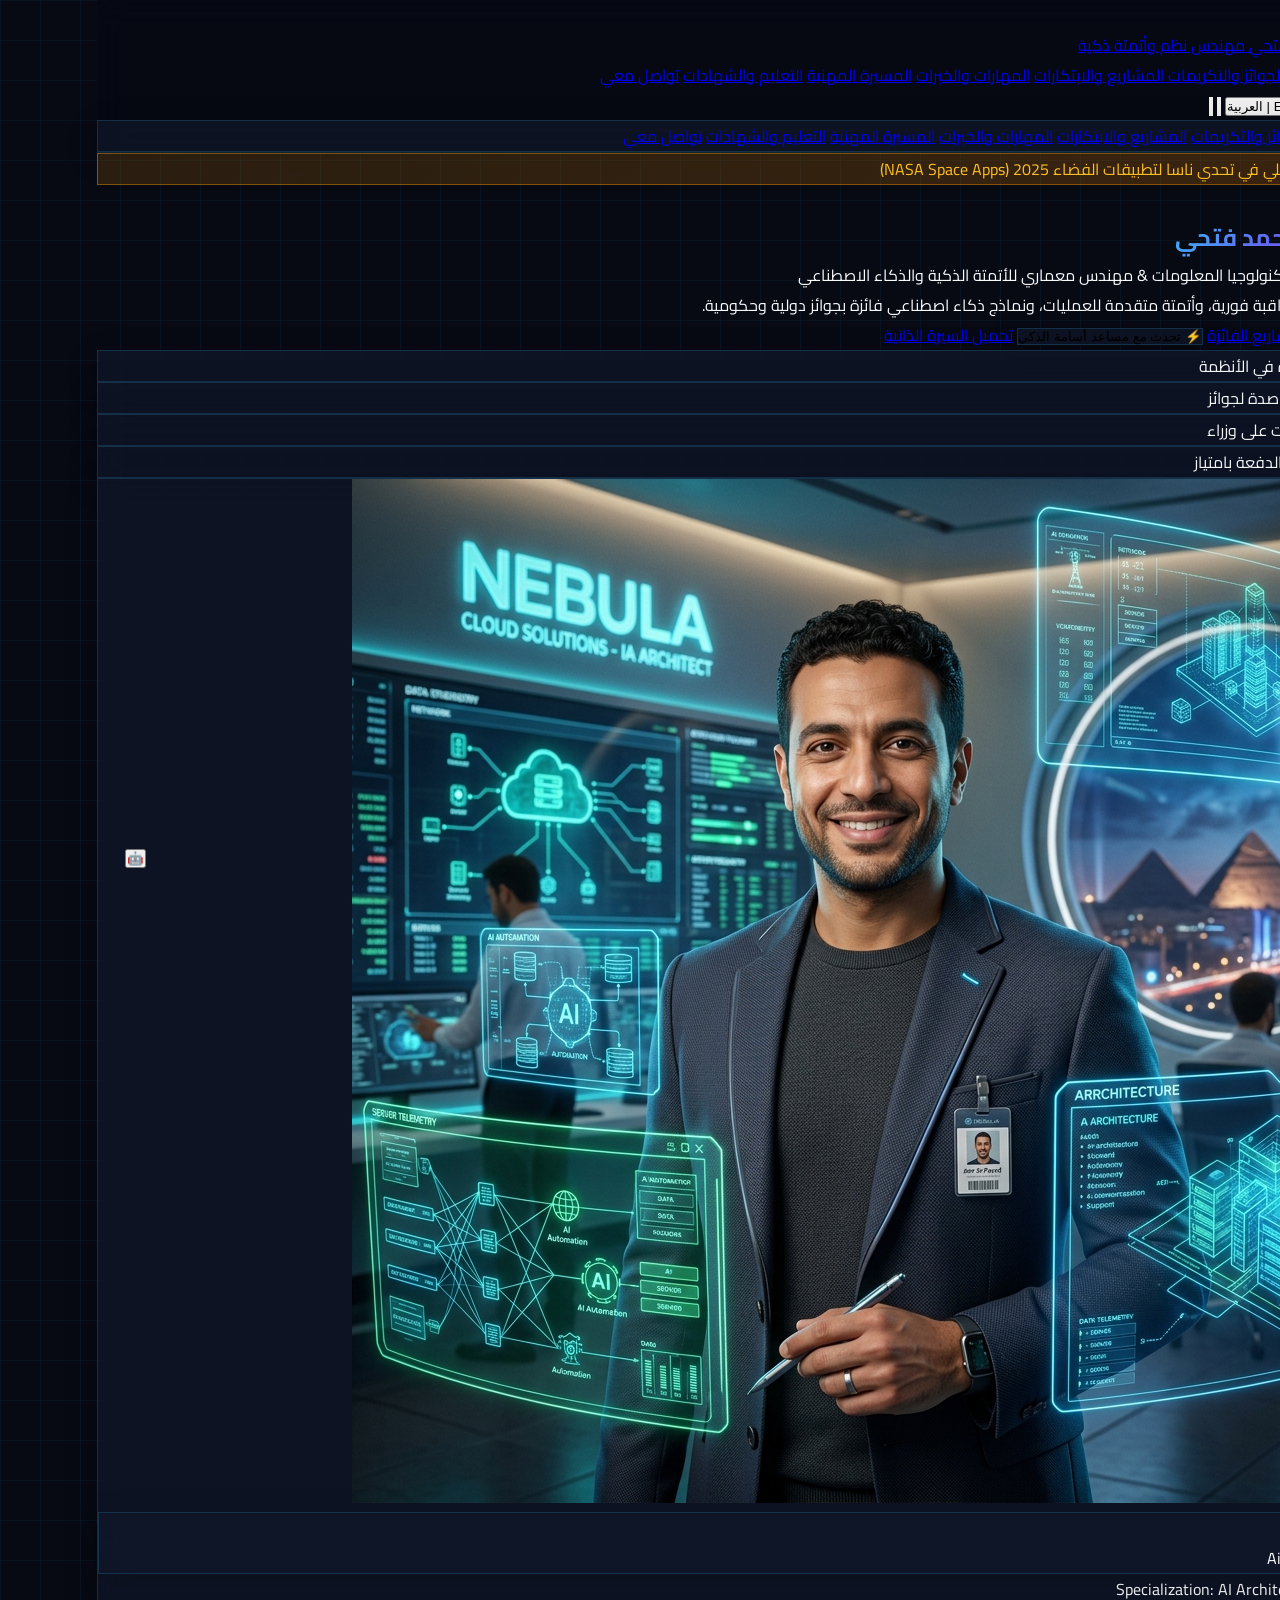
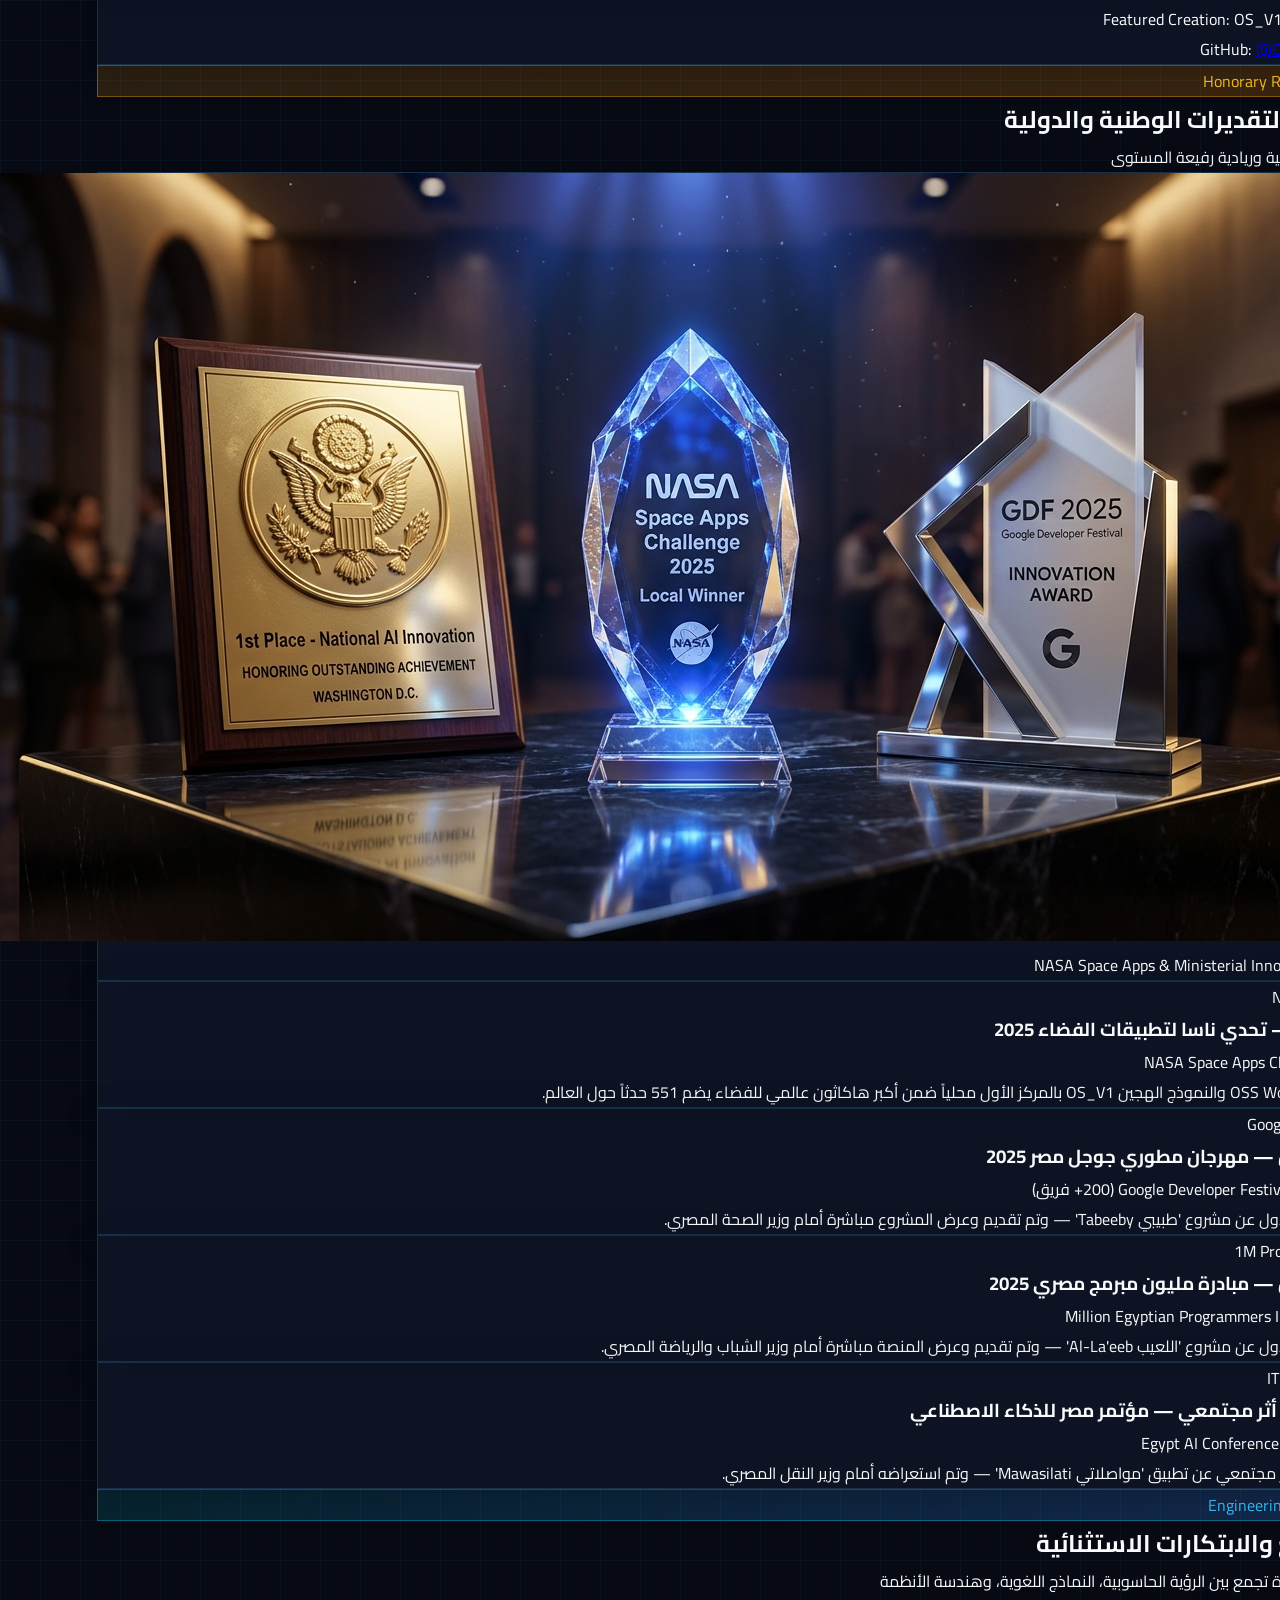
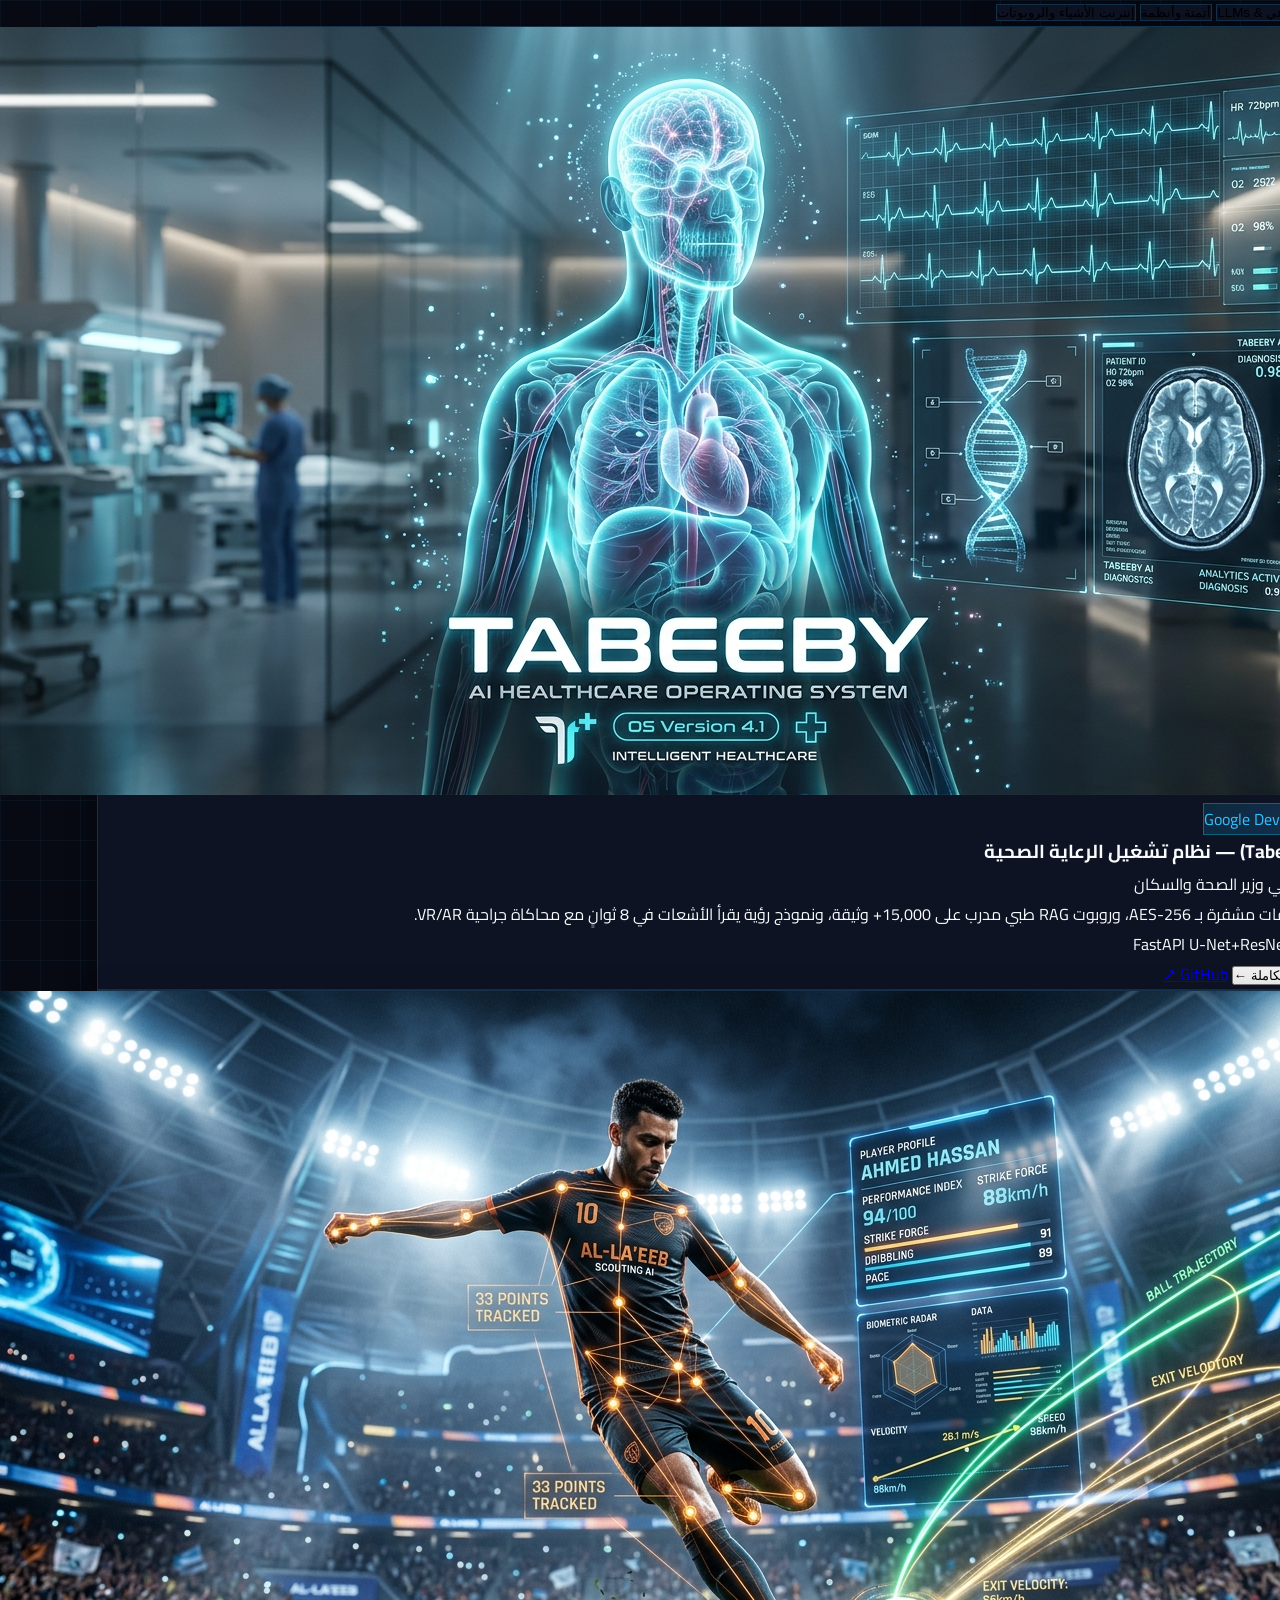
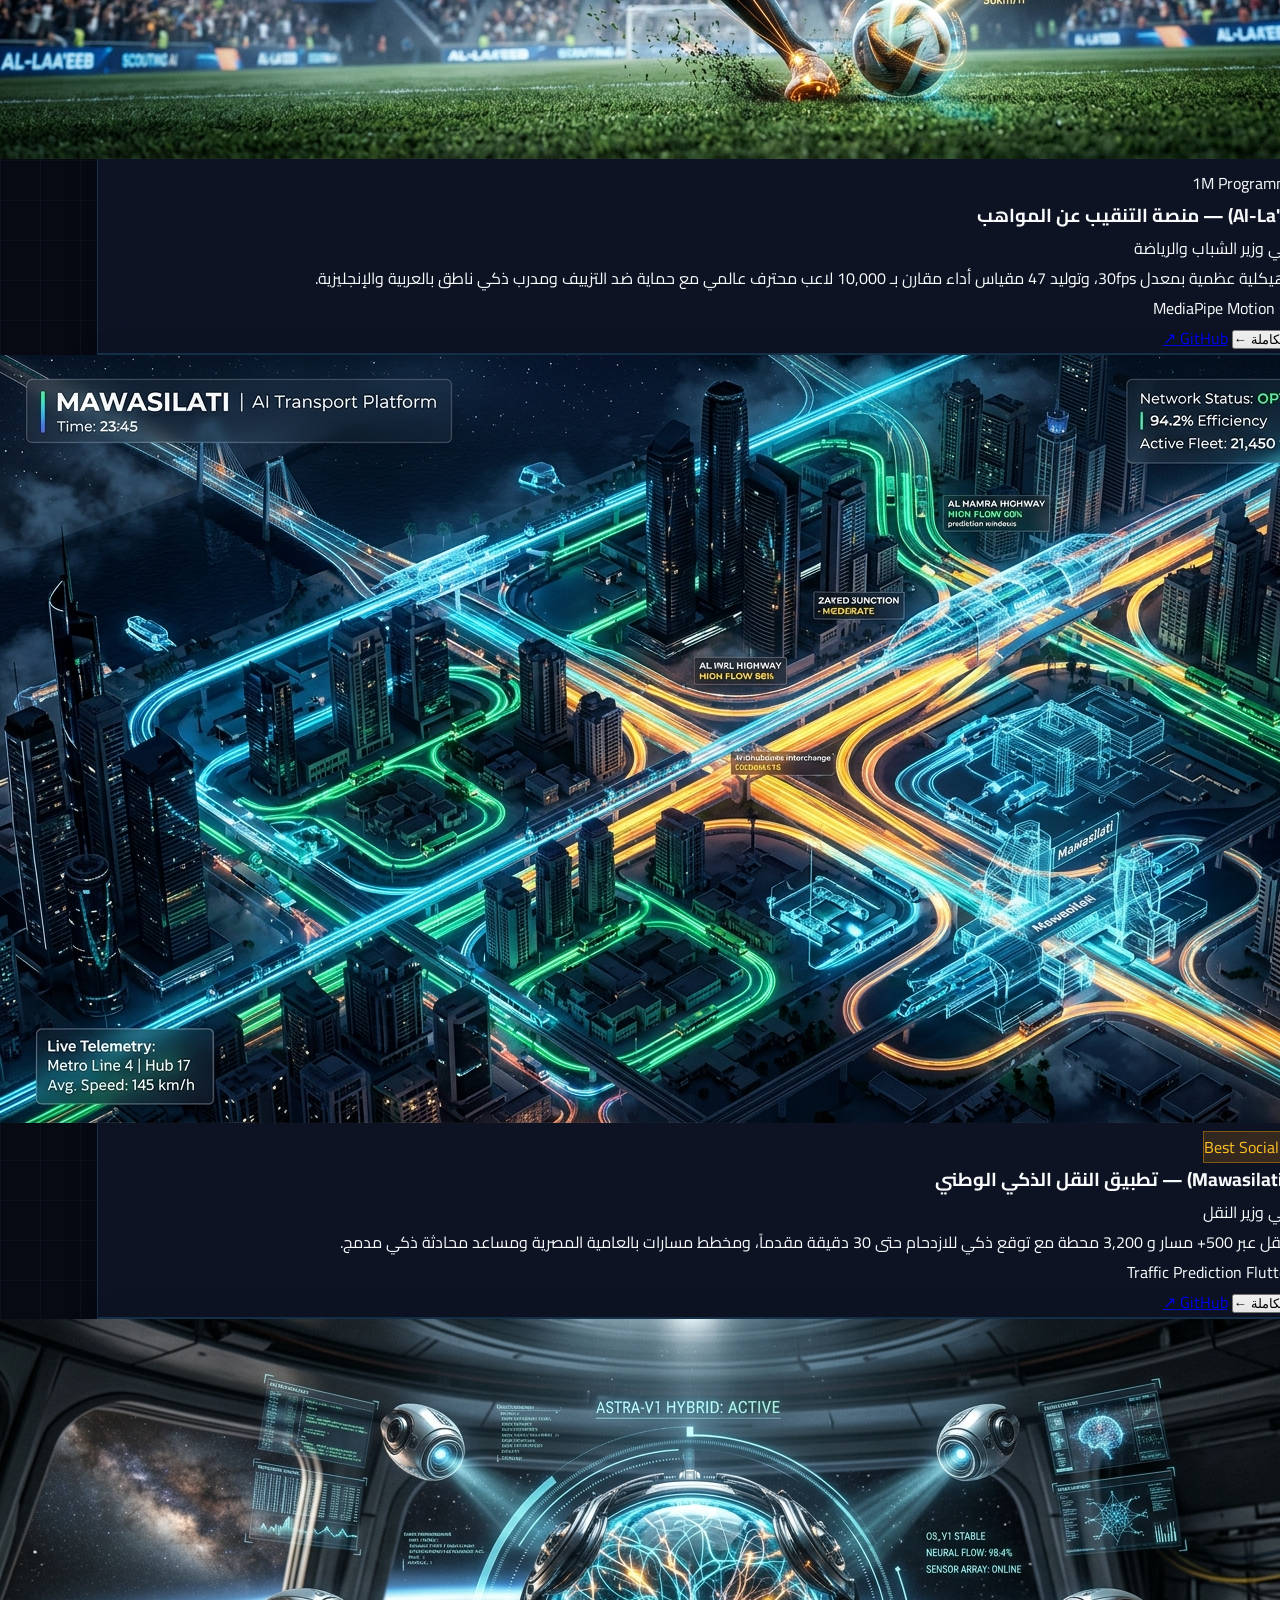
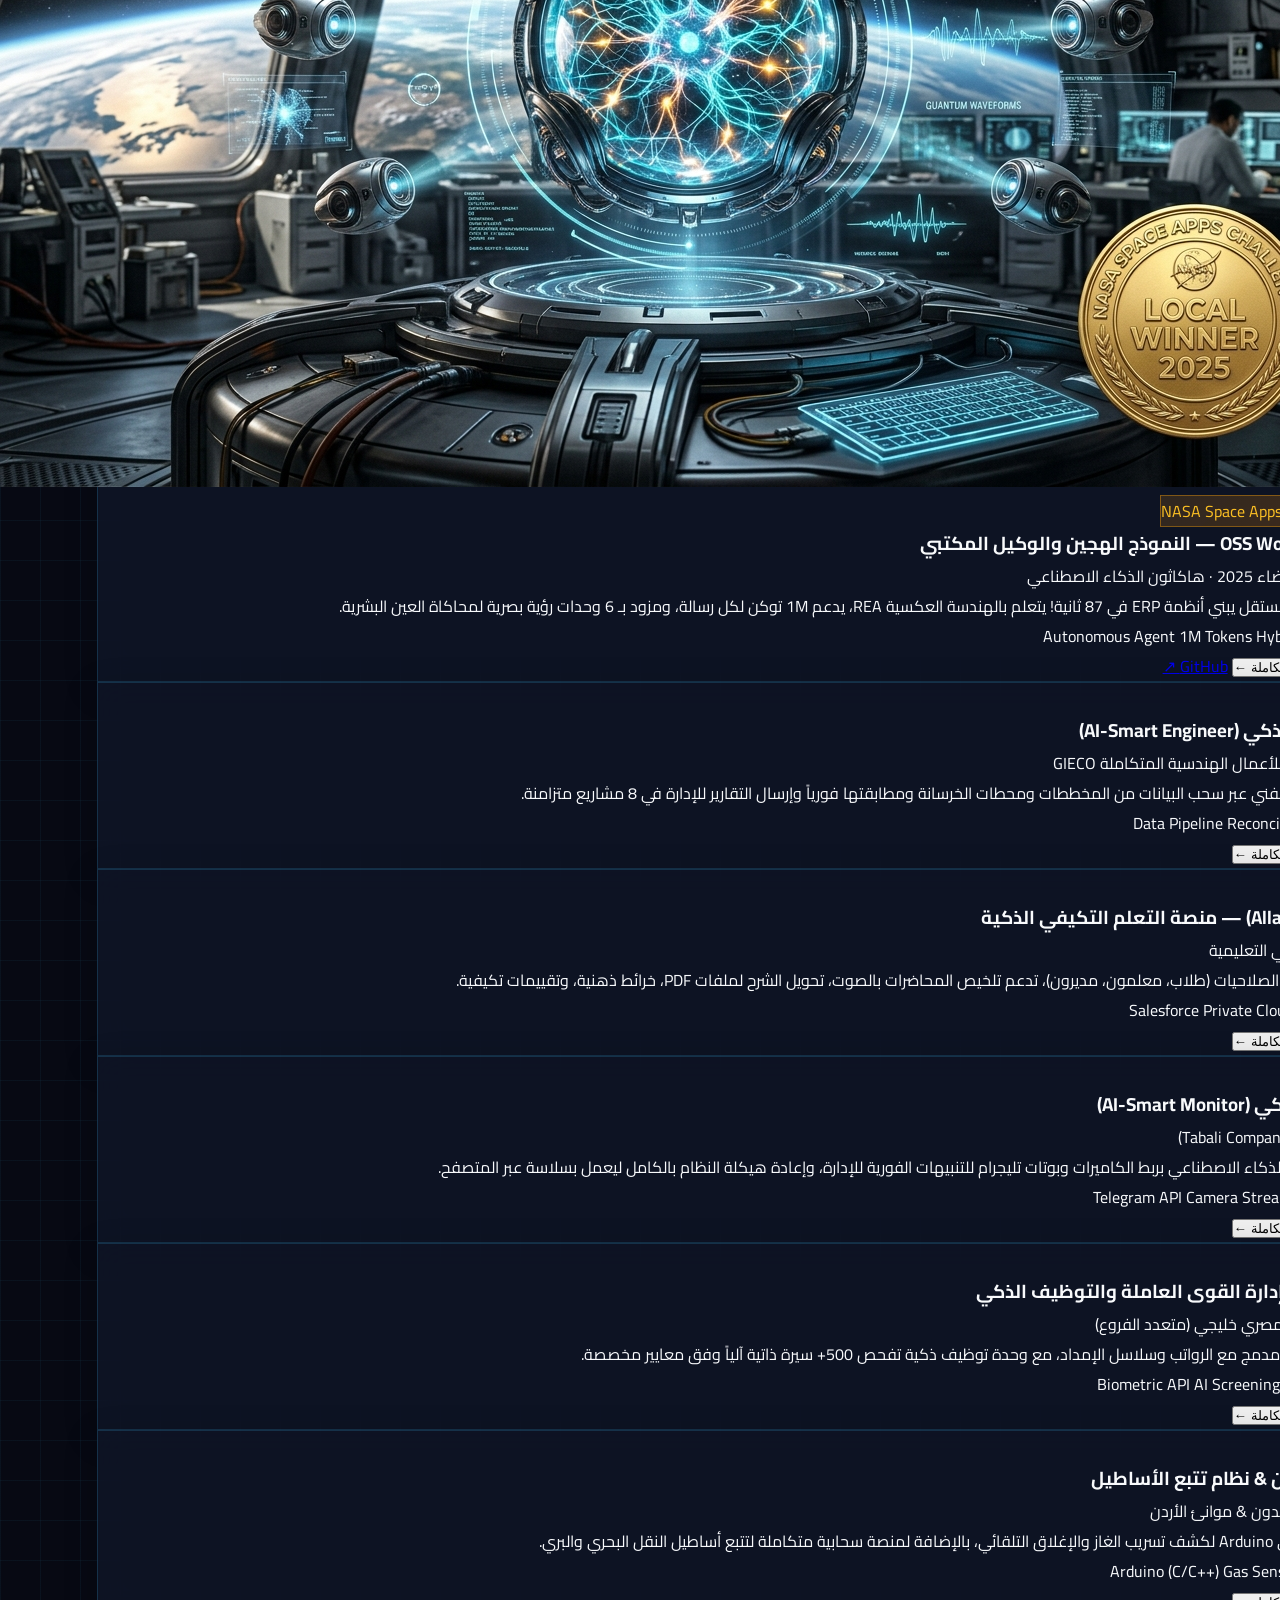
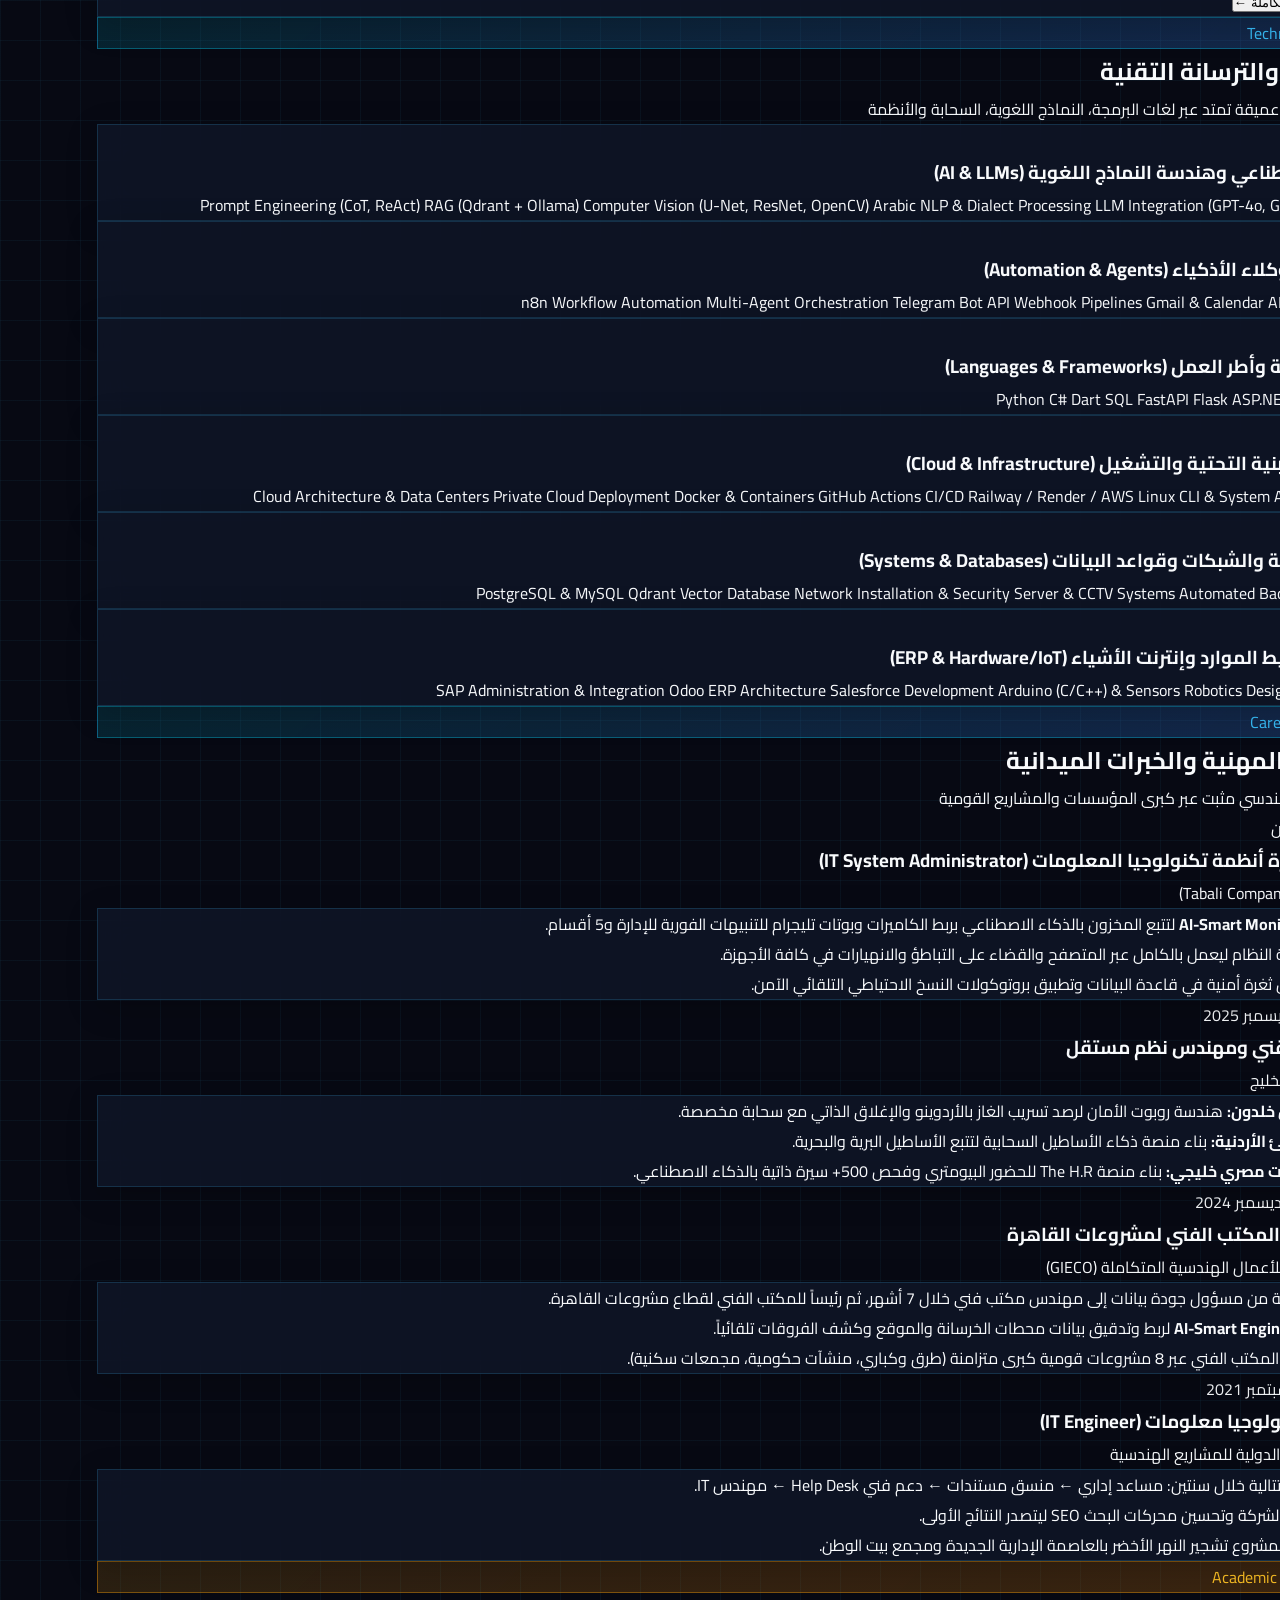
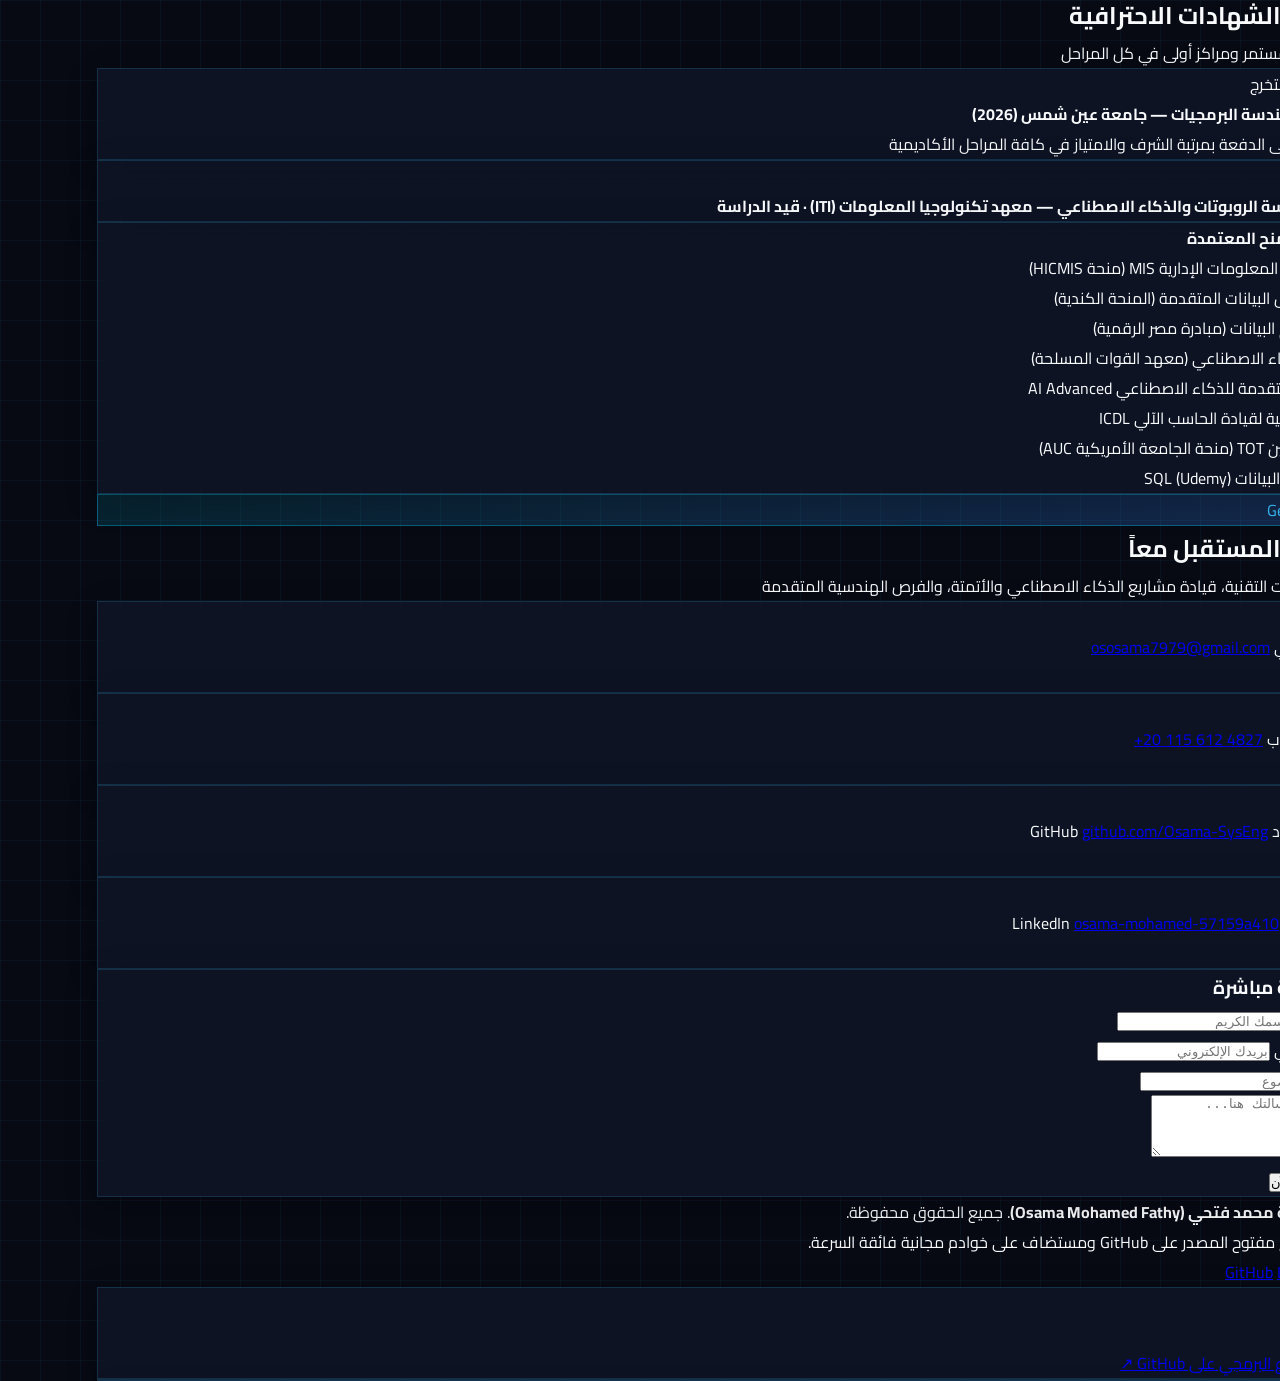
==== index.html @ 9542c3af "Initial commit: Osama Mohamed Fathy 3D AI Portfolio" ====
<!DOCTYPE html>
<html lang="ar" dir="rtl" data-theme="dark">
<head>
  <meta charset="UTF-8">
  <meta name="viewport" content="width=device-width, initial-scale=1.0">
  <title>Osama Mohamed Fathy | IT Systems Engineer & Intelligent Automation Architect</title>
  <meta name="description" content="Official Portfolio of Osama Mohamed Fathy - IT Systems Engineer, Intelligent Automation Architect, Creator of OS_V1, and Local Winner at NASA Space Apps Challenge 2025.">
  <meta name="keywords" content="Osama Mohamed Fathy, AI Architect, NASA Space Apps, Tabeeby, Al-La'eeb, Mawasilati, OS_V1, Enterprise Automation, Systems Engineer">
  <meta property="og:title" content="Osama Mohamed Fathy | 3D AI & Systems Portfolio">
  <meta property="og:description" content="5+ Years Experience · 5 Award-Winning AI Projects · 3 Ministerial Presentations · NASA Space Apps 2025 Winner">
  <meta property="og:image" content="assets/images/os-v1.jpg">
  
  <!-- Tailwind CSS CDN -->
  <script src="https://cdn.tailwindcss.com"></script>
  <!-- Three.js CDN for 3D interactive graphics -->
  <script src="https://cdnjs.cloudflare.com/ajax/libs/three.js/r128/three.min.js"></script>
  <!-- Custom Styles -->
  <link rel="stylesheet" href="css/styles.css">
  
  <script>
    tailwind.config = {
      darkMode: ['class', '[data-theme="dark"]'],
      theme: {
        extend: {
          colors: {
            brand: {
              cyan: '#06b6d4',
              blue: '#3b82f6',
              purple: '#8b5cf6',
              gold: '#f59e0b',
              emerald: '#10b981'
            }
          }
        }
      }
    }
  </script>
</head>
<body class="cyber-grid min-h-screen text-slate-100 selection:bg-cyan-500 selection:text-black">

  <!-- NAVBAR -->
  <header class="fixed top-0 left-0 right-0 z-50 glass-nav transition-all duration-300">
    <div class="max-w-7xl mx-auto px-4 sm:px-6 lg:px-8 h-20 flex items-center justify-between">
      
      <!-- Logo & Brand -->
      <a href="#hero" class="flex items-center gap-3 group">
        <div class="w-11 h-11 rounded-xl bg-gradient-to-tr from-cyan-500 via-blue-600 to-indigo-600 flex items-center justify-center font-black text-xl text-white shadow-lg shadow-cyan-500/30 group-hover:scale-105 transition">
          OS
        </div>
        <div>
          <span class="text-lg font-bold tracking-tight text-white block group-hover:text-cyan-400 transition" data-i18n="nav.name">أسامة محمد فتحي</span>
          <span class="text-xs text-cyan-400 font-mono tracking-wider block" data-i18n="nav.title">مهندس نظم وأتمتة ذكية</span>
        </div>
      </a>

      <!-- Desktop Nav Links -->
      <nav class="hidden lg:flex items-center gap-7 text-sm font-medium text-slate-300">
        <a href="#about" class="hover:text-cyan-400 transition" data-i18n="nav.about">عن أسامة</a>
        <a href="#awards" class="hover:text-amber-400 transition flex items-center gap-1.5">
          <span class="text-amber-400">🏆</span>
          <span data-i18n="nav.awards">الجوائز والتكريمات</span>
        </a>
        <a href="#projects" class="hover:text-cyan-400 transition" data-i18n="nav.projects">المشاريع والابتكارات</a>
        <a href="#skills" class="hover:text-cyan-400 transition" data-i18n="nav.skills">المهارات</a>
        <a href="#experience" class="hover:text-cyan-400 transition" data-i18n="nav.experience">المسيرة المهنية</a>
        <a href="#education" class="hover:text-cyan-400 transition" data-i18n="nav.education">التعليم</a>
        <a href="#contact" class="hover:text-cyan-400 transition" data-i18n="nav.contact">تواصل معي</a>
      </nav>

      <!-- Controls: Assistant, Lang, Theme & CTA -->
      <div class="flex items-center gap-3">
        
        <!-- Osama AI Assistant Shortcut -->
        <button id="nav-assistant-btn" class="hidden sm:flex items-center gap-2 px-3 py-1.5 rounded-full bg-cyan-950/80 border border-cyan-500/40 text-cyan-300 text-xs font-semibold hover:bg-cyan-900/60 transition shadow-sm" title="Chat with Osama AI">
          <span class="relative flex h-2 w-2">
            <span class="animate-ping absolute inline-flex h-full w-full rounded-full bg-cyan-400 opacity-75"></span>
            <span class="relative inline-flex rounded-full h-2 w-2 bg-cyan-500"></span>
          </span>
          <span data-i18n="nav.assistant">مساعد أسامة</span>
        </button>

        <!-- Language Toggle -->
        <button id="lang-toggle-btn" class="px-2.5 py-1.5 rounded-lg border border-slate-700 bg-slate-800/80 hover:bg-slate-700 text-xs text-slate-200 transition font-mono" title="Change Language">
          <span class="font-bold">EN</span> | <span>العربية</span>
        </button>

        <!-- Theme Toggle -->
        <button id="theme-toggle-btn" class="p-2 rounded-lg border border-slate-700 bg-slate-800/80 hover:bg-slate-700 text-slate-200 transition" title="Toggle Theme">
          <svg class="w-5 h-5 text-amber-400" fill="currentColor" viewBox="0 0 20 20"><path d="M10 2a1 1 0 011 1v1a1 1 0 11-2 0V3a1 1 0 011-1zm4 8a4 4 0 11-8 0 4 4 0 018 0zm-.464 4.95l.707.707a1 1 0 001.414-1.414l-.707-.707a1 1 0 00-1.414 1.414zm2.12-10.607a1 1 0 010 1.414l-.706.707a1 1 0 11-1.414-1.414l.707-.707a1 1 0 011.414 0zM17 11a1 1 0 100-2h-1a1 1 0 100 2h1zm-7 4a1 1 0 011 1v1a1 1 0 11-2 0v-1a1 1 0 011-1zM5.05 6.464A1 1 0 106.465 5.05l-.708-.707a1 1 0 00-1.414 1.414l.707.707zm1.414 8.486l-.707.707a1 1 0 01-1.414-1.414l.707-.707a1 1 0 011.414 1.414zM4 11a1 1 0 100-2H3a1 1 0 000 2h1z"/></svg>
        </button>

        <!-- Mobile Menu Toggle Button -->
        <button id="mobile-menu-btn" class="lg:hidden p-2 rounded-lg border border-slate-700 bg-slate-800/80 text-slate-200">
          <svg class="w-6 h-6" fill="none" stroke="currentColor" viewBox="0 0 24 24"><path stroke-linecap="round" stroke-linejoin="round" stroke-width="2" d="M4 6h16M4 12h16m-7 6h7"/></svg>
        </button>

      </div>
    </div>

    <!-- Mobile Dropdown Nav -->
    <div id="mobile-nav" class="hidden lg:hidden glass-panel border-t border-slate-800 px-6 py-4 flex flex-col gap-3 text-sm">
      <a href="#about" class="py-1 text-slate-300 hover:text-cyan-400" data-i18n="nav.about">عن أسامة</a>
      <a href="#awards" class="py-1 text-amber-400 hover:text-amber-300" data-i18n="nav.awards">الجوائز والتكريمات</a>
      <a href="#projects" class="py-1 text-slate-300 hover:text-cyan-400" data-i18n="nav.projects">المشاريع والابتكارات</a>
      <a href="#skills" class="py-1 text-slate-300 hover:text-cyan-400" data-i18n="nav.skills">المهارات</a>
      <a href="#experience" class="py-1 text-slate-300 hover:text-cyan-400" data-i18n="nav.experience">المسيرة المهنية</a>
      <a href="#education" class="py-1 text-slate-300 hover:text-cyan-400" data-i18n="nav.education">التعليم</a>
      <a href="#contact" class="py-1 text-slate-300 hover:text-cyan-400" data-i18n="nav.contact">تواصل معي</a>
    </div>
  </header>

  <!-- HERO SECTION WITH 3D CANVAS -->
  <section id="hero" class="relative min-h-screen pt-28 pb-16 flex items-center justify-center overflow-hidden">
    <!-- Three.js 3D Interactive Canvas -->
    <div id="hero-canvas-container"></div>

    <div class="max-w-7xl mx-auto px-4 sm:px-6 lg:px-8 relative hero-content w-full">
      <div class="grid grid-cols-1 lg:grid-cols-12 gap-12 items-center">
        
        <!-- Left Column: Bio & Hero Text -->
        <div class="lg:col-span-7 space-y-6">
          
          <!-- NASA Space Apps Winner Badge -->
          <div class="inline-flex items-center gap-2.5 px-4 py-2 rounded-full badge-gold text-xs font-bold tracking-wide shadow-lg shadow-amber-500/10">
            <span class="text-base">🚀</span>
            <span data-i18n="hero.badge">🏆 فائز محلي في تحدي ناسا لتطبيقات الفضاء 2025 (NASA Space Apps)</span>
          </div>

          <div class="space-y-2">
            <p class="text-sm md:text-base font-mono text-cyan-400 tracking-wider" data-i18n="hero.greeting">مرحباً، أنا</p>
            <h1 class="text-4xl sm:text-5xl lg:text-6xl font-black text-white tracking-tight leading-tight">
              <span class="gradient-text-cyan-blue" data-i18n="hero.name">أسامة محمد فتحي</span>
            </h1>
            <p class="text-lg sm:text-xl font-semibold text-slate-300" data-i18n="hero.role">
              مهندس نظم تكنولوجيا المعلومات & مهندس معماري للأتمتة الذكية والذكاء الاصطناعي
            </p>
          </div>

          <p class="text-base text-slate-400 leading-relaxed max-w-2xl" data-i18n="hero.tagline">
            أبني منصات مراقبة فورية، وأتمتة متقدمة للعمليات، ونماذج ذكاء اصطناعي فائزة بجوائز دولية وحكومية كبرى، تم استعراضها أمام وزراء في الحكومة المصرية.
          </p>

          <!-- CTAs -->
          <div class="flex flex-wrap items-center gap-4 pt-2">
            <a href="#projects" class="px-6 py-3.5 rounded-xl bg-gradient-to-r from-cyan-500 to-blue-600 hover:from-cyan-400 hover:to-blue-500 text-white font-bold text-sm shadow-lg shadow-cyan-500/25 hover:shadow-cyan-500/40 transform hover:-translate-y-0.5 transition" data-i18n="hero.ctaProjects">
              استكشف المشاريع الفائزة
            </a>
            <button onclick="document.getElementById('ai-bubble-btn').click()" class="px-6 py-3.5 rounded-xl glass-panel hover:bg-slate-800 text-cyan-300 font-bold text-sm border border-cyan-500/40 hover:border-cyan-400 transition flex items-center gap-2">
              <span>⚡</span>
              <span data-i18n="hero.ctaChat">تحدث مع مساعد أسامة الذكي</span>
            </button>
            <a href="#contact" class="px-5 py-3.5 rounded-xl border border-slate-700 hover:border-slate-500 text-slate-300 text-sm font-semibold transition" data-i18n="nav.downloadCv">
              تحميل السيرة الذاتية
            </a>
          </div>

          <!-- Quick Stats / Metrics Counters -->
          <div class="grid grid-cols-2 sm:grid-cols-4 gap-4 pt-6 border-t border-slate-800/80">
            <div class="glass-panel p-3.5 rounded-xl text-center">
              <span class="block text-2xl lg:text-3xl font-black text-cyan-400">5+</span>
              <span class="text-xs text-slate-400 font-medium" data-i18n="hero.stats.exp">سنوات خبرة في الأنظمة</span>
            </div>
            <div class="glass-panel p-3.5 rounded-xl text-center">
              <span class="block text-2xl lg:text-3xl font-black text-amber-400">5</span>
              <span class="text-xs text-slate-400 font-medium" data-i18n="hero.stats.projects">مشاريع AI حاصدة لجوائز</span>
            </div>
            <div class="glass-panel p-3.5 rounded-xl text-center">
              <span class="block text-2xl lg:text-3xl font-black text-indigo-400">3</span>
              <span class="text-xs text-slate-400 font-medium" data-i18n="hero.stats.ministers">مشاريع عُرضت على وزراء</span>
            </div>
            <div class="glass-panel p-3.5 rounded-xl text-center">
              <span class="block text-2xl lg:text-3xl font-black text-emerald-400">1st</span>
              <span class="text-xs text-slate-400 font-medium" data-i18n="hero.stats.academic">الأول على الدفعة بامتياز</span>
            </div>
          </div>

        </div>

        <!-- Right Column: 3D Holographic Tech Card of Osama -->
        <div class="lg:col-span-5 flex justify-center">
          <div class="relative w-full max-w-sm">
            <!-- Glowing Backlight -->
            <div class="absolute -inset-1 bg-gradient-to-r from-cyan-500 via-blue-600 to-purple-600 rounded-3xl blur-2xl opacity-40 group-hover:opacity-75 transition duration-1000"></div>
            
            <div class="relative glass-panel rounded-3xl p-5 border border-cyan-500/30 shadow-2xl tilt-card">
              <!-- Avatar Frame -->
              <div class="relative rounded-2xl overflow-hidden aspect-square border border-slate-700/80 shadow-inner group">
                <img src="assets/images/osama-profile.jpg" alt="Osama Mohamed Fathy" class="w-full h-full object-cover object-top transform group-hover:scale-105 transition duration-700">
                <div class="absolute inset-0 bg-gradient-to-t from-slate-950 via-transparent to-transparent opacity-60"></div>
                
                <!-- Floating Inset Badge -->
                <div class="absolute bottom-3 left-3 right-3 glass-panel p-2.5 rounded-xl border border-cyan-500/40 flex items-center justify-between">
                  <div class="flex items-center gap-2">
                    <span class="w-2.5 h-2.5 rounded-full bg-emerald-400 animate-ping"></span>
                    <span class="text-xs font-bold text-white">Cairo, Egypt</span>
                  </div>
                  <span class="text-xs font-mono text-cyan-400">Ain Shams & ITI</span>
                </div>
              </div>

              <!-- Quick Highlights list -->
              <div class="mt-4 space-y-2 text-xs text-slate-300">
                <div class="flex items-center justify-between py-1.5 px-2 rounded-lg bg-slate-900/60">
                  <span class="text-slate-400">Specialization:</span>
                  <span class="font-semibold text-cyan-300">AI Architect & Systems</span>
                </div>
                <div class="flex items-center justify-between py-1.5 px-2 rounded-lg bg-slate-900/60">
                  <span class="text-slate-400">Featured Creation:</span>
                  <span class="font-semibold text-amber-300">OS_V1 Hybrid Model</span>
                </div>
                <div class="flex items-center justify-between py-1.5 px-2 rounded-lg bg-slate-900/60">
                  <span class="text-slate-400">GitHub:</span>
                  <a href="https://github.com/Osama-SysEng" target="_blank" class="font-mono text-cyan-400 hover:underline">@Osama-SysEng</a>
                </div>
              </div>

            </div>
          </div>
        </div>

      </div>
    </div>
  </section>

  <!-- AWARDS & RECOGNITION GALLERY SECTION -->
  <section id="awards" class="py-24 relative z-10 border-t border-slate-800/80 bg-slate-950/60">
    <div class="max-w-7xl mx-auto px-4 sm:px-6 lg:px-8">
      
      <!-- Section Header -->
      <div class="text-center max-w-3xl mx-auto mb-16 space-y-3">
        <div class="inline-flex items-center gap-2 px-3.5 py-1 rounded-full badge-gold text-xs font-bold">
          <span>🏆</span>
          <span>Honorary Recognition</span>
        </div>
        <h2 class="text-3xl sm:text-4xl font-extrabold text-white" data-i18n="awards.heading">
          الجوائز والتقديرات الوطنية والدولية
        </h2>
        <p class="text-slate-400 text-sm sm:text-base" data-i18n="awards.subheading">
          تكريمات حكومية وريادية رفيعة المستوى من جهات دولية ووزراء في الحكومة المصرية
        </p>
      </div>

      <!-- Awards Showcase Visual + Cards Grid -->
      <div class="grid grid-cols-1 lg:grid-cols-12 gap-8 items-center mb-12">
        
        <!-- Showcase Trophy Image -->
        <div class="lg:col-span-5">
          <div class="glass-panel p-3 rounded-2xl border border-amber-500/30 overflow-hidden shadow-2xl tilt-card">
            <img src="assets/images/awards-showcase.jpg" alt="Osama Mohamed Fathy Awards Showcase" class="w-full h-80 object-cover rounded-xl">
            <div class="p-3 text-center">
              <span class="text-xs font-bold text-amber-400">NASA Space Apps & Ministerial Innovation Gallery</span>
            </div>
          </div>
        </div>

        <!-- Awards Grid -->
        <div class="lg:col-span-7 grid grid-cols-1 sm:grid-cols-2 gap-4">
          
          <!-- Award 1: NASA Space Apps -->
          <div class="glass-panel p-5 rounded-2xl border border-amber-500/40 hover:border-amber-400 transition tilt-card space-y-2">
            <div class="flex items-center justify-between">
              <span class="text-2xl">🚀</span>
              <span class="text-xs px-2.5 py-0.5 rounded-full bg-amber-500/20 text-amber-300 font-bold border border-amber-500/30 font-mono">NASA 2025</span>
            </div>
            <h3 class="text-base font-bold text-white" data-i18n="awards.nasa.title">فائز محلي — تحدي ناسا لتطبيقات الفضاء 2025</h3>
            <p class="text-xs font-medium text-amber-400 font-mono" data-i18n="awards.nasa.event">NASA Space Apps Challenge 2025 (551 events worldwide)</p>
            <p class="text-xs text-slate-300 leading-relaxed" data-i18n="awards.nasa.desc">
              فوز مشروع OSS Work والنموذج الهجين OS_V1 بالمركز الأول محلياً ضمن أكبر هاكاثون عالمي للفضاء.
            </p>
          </div>

          <!-- Award 2: Google DevFest (Minister of Health) -->
          <div class="glass-panel p-5 rounded-2xl border border-cyan-500/40 hover:border-cyan-400 transition tilt-card space-y-2">
            <div class="flex items-center justify-between">
              <span class="text-2xl">🩺</span>
              <span class="text-xs px-2.5 py-0.5 rounded-full bg-cyan-500/20 text-cyan-300 font-bold border border-cyan-500/30 font-mono">Google DevFest</span>
            </div>
            <h3 class="text-base font-bold text-white" data-i18n="awards.health.title">المركز الأول — مهرجان مطوري جوجل مصر 2025</h3>
            <p class="text-xs font-medium text-cyan-400 font-mono" data-i18n="awards.health.event">Tabeeby · عُرض على معالي وزير الصحة</p>
            <p class="text-xs text-slate-300 leading-relaxed" data-i18n="awards.health.desc">
              الفوز بالمركز الأول عن مشروع 'طبيبي Tabeeby' وتم استعراضه أمام وزير الصحة المصري.
            </p>
          </div>

          <!-- Award 3: Million Programmers (Minister of Youth & Sports) -->
          <div class="glass-panel p-5 rounded-2xl border border-emerald-500/40 hover:border-emerald-400 transition tilt-card space-y-2">
            <div class="flex items-center justify-between">
              <span class="text-2xl">⚽</span>
              <span class="text-xs px-2.5 py-0.5 rounded-full bg-emerald-500/20 text-emerald-300 font-bold border border-emerald-500/30 font-mono">1M Programmers</span>
            </div>
            <h3 class="text-base font-bold text-white" data-i18n="awards.sports.title">المركز الأول — مبادرة مليون مبرمج مصري 2025</h3>
            <p class="text-xs font-medium text-emerald-400 font-mono" data-i18n="awards.sports.event">Al-La'eeb · عُرض على وزير الشباب والرياضة</p>
            <p class="text-xs text-slate-300 leading-relaxed" data-i18n="awards.sports.desc">
              الفوز بالمركز الأول عن مشروع 'اللعيب Al-La'eeb' واستعراض المنصة أمام وزير الشباب والرياضة.
            </p>
          </div>

          <!-- Award 4: Egypt AI Conference (Minister of Transport) -->
          <div class="glass-panel p-5 rounded-2xl border border-indigo-500/40 hover:border-indigo-400 transition tilt-card space-y-2">
            <div class="flex items-center justify-between">
              <span class="text-2xl">🚆</span>
              <span class="text-xs px-2.5 py-0.5 rounded-full bg-indigo-500/20 text-indigo-300 font-bold border border-indigo-500/30 font-mono">ITIDA / MCIT</span>
            </div>
            <h3 class="text-base font-bold text-white" data-i18n="awards.transport.title">أفضل أثر مجتمعي — مؤتمر مصر للذكاء الاصطناعي</h3>
            <p class="text-xs font-medium text-indigo-400 font-mono" data-i18n="awards.transport.event">Mawasilati · عُرض على وزير النقل</p>
            <p class="text-xs text-slate-300 leading-relaxed" data-i18n="awards.transport.desc">
              جائزة أفضل أثر مجتمعي عن تطبيق مواصلاتي الذكي الموحد واستعراضه أمام وزير النقل.
            </p>
          </div>

        </div>

      </div>

    </div>
  </section>

  <!-- PROJECTS & INNOVATIONS SHOWCASE -->
  <section id="projects" class="py-24 relative z-10">
    <div class="max-w-7xl mx-auto px-4 sm:px-6 lg:px-8">
      
      <!-- Section Header -->
      <div class="text-center max-w-3xl mx-auto mb-12 space-y-3">
        <div class="inline-flex items-center gap-2 px-3.5 py-1 rounded-full badge-cyan text-xs font-bold">
          <span>⚡</span>
          <span>Engineering Portfolio</span>
        </div>
        <h2 class="text-3xl sm:text-4xl font-extrabold text-white" data-i18n="projects.heading">
          المشاريع والابتكارات الاستثنائية
        </h2>
        <p class="text-slate-400 text-sm sm:text-base" data-i18n="projects.subheading">
          حلول تقنية رائدة تجمع بين الرؤية الحاسوبية، النماذج اللغوية، وهندسة الأنظمة
        </p>
      </div>

      <!-- Filter Buttons -->
      <div class="flex flex-wrap items-center justify-center gap-2.5 mb-14">
        <button class="project-filter-btn active px-4 py-2 rounded-xl text-xs sm:text-sm font-semibold glass-panel bg-cyan-600 text-white transition" data-filter="all" data-i18n="projects.filterAll">الكل</button>
        <button class="project-filter-btn px-4 py-2 rounded-xl text-xs sm:text-sm font-semibold glass-panel text-slate-300 hover:text-cyan-400 transition" data-filter="ai" data-i18n="projects.filterAi">ذكاء اصطناعي & LLMs</button>
        <button class="project-filter-btn px-4 py-2 rounded-xl text-xs sm:text-sm font-semibold glass-panel text-slate-300 hover:text-cyan-400 transition" data-filter="automation" data-i18n="projects.filterAutomation">أتمتة وأنظمة</button>
        <button class="project-filter-btn px-4 py-2 rounded-xl text-xs sm:text-sm font-semibold glass-panel text-slate-300 hover:text-cyan-400 transition" data-filter="iot" data-i18n="projects.filterIot">إنترنت الأشياء والروبوتات</button>
      </div>

      <!-- Projects Grid -->
      <div class="grid grid-cols-1 md:grid-cols-2 lg:grid-cols-3 gap-8">
        
        <!-- Project 1: Tabeeby -->
        <div class="project-item glass-panel rounded-2xl overflow-hidden border border-cyan-500/30 hover:border-cyan-400 transition tilt-card flex flex-col" data-category="ai">
          <div class="relative h-52 overflow-hidden group">
            <img src="assets/images/tabeeby.jpg" alt="Tabeeby AI Healthcare OS" class="w-full h-full object-cover transform group-hover:scale-105 transition duration-500">
            <div class="absolute inset-0 bg-gradient-to-t from-slate-950 via-slate-950/20 to-transparent"></div>
            <span class="absolute top-3 right-3 text-xs font-bold px-3 py-1 rounded-full badge-cyan">Google DevFest 1st Place</span>
          </div>
          <div class="p-6 flex-1 flex flex-col justify-between space-y-4">
            <div>
              <h3 class="text-lg font-bold text-white hover:text-cyan-400 transition">طبيبي (Tabeeby) — نظام تشغيل الرعاية الصحية</h3>
              <p class="text-xs text-amber-400 font-mono mt-1">عُرض على معالي وزير الصحة والسكان</p>
              <p class="text-xs text-slate-300 mt-2.5 leading-relaxed line-clamp-3">
                بنية ثلاثية الطبقات مشفرة بـ AES-256، وروبوت RAG طبي مدرب على 15,000+ وثيقة، ونموذج رؤية يقرأ الأشعات في 8 ثوانٍ مع محاكاة جراحية VR/AR.
              </p>
            </div>
            <div>
              <div class="flex flex-wrap gap-1.5 mb-4">
                <span class="text-[10px] font-mono px-2 py-0.5 rounded bg-cyan-950 text-cyan-300 border border-cyan-800">FastAPI</span>
                <span class="text-[10px] font-mono px-2 py-0.5 rounded bg-cyan-950 text-cyan-300 border border-cyan-800">U-Net+ResNet</span>
                <span class="text-[10px] font-mono px-2 py-0.5 rounded bg-cyan-950 text-cyan-300 border border-cyan-800">Qdrant RAG</span>
              </div>
              <div class="flex items-center justify-between pt-2 border-t border-slate-800 text-xs">
                <button onclick="openProjectModal('tabeeby')" class="text-cyan-400 font-semibold hover:underline">عرض التفاصيل الكاملة ←</button>
                <a href="https://github.com/Osama-SysEng/Tabeeby" target="_blank" class="text-slate-400 hover:text-white font-mono">GitHub ↗</a>
              </div>
            </div>
          </div>
        </div>

        <!-- Project 2: Al-La'eeb -->
        <div class="project-item glass-panel rounded-2xl overflow-hidden border border-emerald-500/30 hover:border-emerald-400 transition tilt-card flex flex-col" data-category="ai">
          <div class="relative h-52 overflow-hidden group">
            <img src="assets/images/al-laeeb.jpg" alt="Al-La'eeb AI Football Scouting" class="w-full h-full object-cover transform group-hover:scale-105 transition duration-500">
            <div class="absolute inset-0 bg-gradient-to-t from-slate-950 via-slate-950/20 to-transparent"></div>
            <span class="absolute top-3 right-3 text-xs font-bold px-3 py-1 rounded-full bg-emerald-500/20 text-emerald-300 border border-emerald-500/40">1M Programmers 1st Place</span>
          </div>
          <div class="p-6 flex-1 flex flex-col justify-between space-y-4">
            <div>
              <h3 class="text-lg font-bold text-white hover:text-emerald-400 transition">اللعّيب (Al-La'eeb) — منصة التنقيب عن المواهب</h3>
              <p class="text-xs text-amber-400 font-mono mt-1">عُرض على معالي وزير الشباب والرياضة</p>
              <p class="text-xs text-slate-300 mt-2.5 leading-relaxed line-clamp-3">
                تتبع 33 نقطة هيكلية عظمية بمعدل 30fps، وتوليد 47 مقياس أداء مقارن بـ 10,000 لاعب محترف عالمي مع حماية ضد التزييف ومدرب ذكي ناطق بالعربية والإنجليزية.
              </p>
            </div>
            <div>
              <div class="flex flex-wrap gap-1.5 mb-4">
                <span class="text-[10px] font-mono px-2 py-0.5 rounded bg-emerald-950 text-emerald-300 border border-emerald-800">MediaPipe</span>
                <span class="text-[10px] font-mono px-2 py-0.5 rounded bg-emerald-950 text-emerald-300 border border-emerald-800">Motion CV</span>
                <span class="text-[10px] font-mono px-2 py-0.5 rounded bg-emerald-950 text-emerald-300 border border-emerald-800">Arabic NLP</span>
              </div>
              <div class="flex items-center justify-between pt-2 border-t border-slate-800 text-xs">
                <button onclick="openProjectModal('laeeb')" class="text-emerald-400 font-semibold hover:underline">عرض التفاصيل الكاملة ←</button>
                <a href="https://github.com/Osama-SysEng/Al-Laeeb" target="_blank" class="text-slate-400 hover:text-white font-mono">GitHub ↗</a>
              </div>
            </div>
          </div>
        </div>

        <!-- Project 3: Mawasilati -->
        <div class="project-item glass-panel rounded-2xl overflow-hidden border border-amber-500/30 hover:border-amber-400 transition tilt-card flex flex-col" data-category="ai automation">
          <div class="relative h-52 overflow-hidden group">
            <img src="assets/images/mawasilati.jpg" alt="Mawasilati Intelligent Transport Platform" class="w-full h-full object-cover transform group-hover:scale-105 transition duration-500">
            <div class="absolute inset-0 bg-gradient-to-t from-slate-950 via-slate-950/20 to-transparent"></div>
            <span class="absolute top-3 right-3 text-xs font-bold px-3 py-1 rounded-full badge-gold">Best Social Impact (MCIT)</span>
          </div>
          <div class="p-6 flex-1 flex flex-col justify-between space-y-4">
            <div>
              <h3 class="text-lg font-bold text-white hover:text-amber-400 transition">مواصلاتي (Mawasilati) — تطبيق النقل الذكي الوطني</h3>
              <p class="text-xs text-amber-400 font-mono mt-1">عُرض على معالي وزير النقل</p>
              <p class="text-xs text-slate-300 mt-2.5 leading-relaxed line-clamp-3">
                دمج 7 وسائل نقل عبر 500+ مسار و 3,200 محطة مع توقع ذكي للازدحام حتى 30 دقيقة مقدماً، ومخطط مسارات بالعامية المصرية ومساعد محادثة ذكي مدمج.
              </p>
            </div>
            <div>
              <div class="flex flex-wrap gap-1.5 mb-4">
                <span class="text-[10px] font-mono px-2 py-0.5 rounded bg-amber-950 text-amber-300 border border-amber-800">Traffic Prediction</span>
                <span class="text-[10px] font-mono px-2 py-0.5 rounded bg-amber-950 text-amber-300 border border-amber-800">Flutter</span>
                <span class="text-[10px] font-mono px-2 py-0.5 rounded bg-amber-950 text-amber-300 border border-amber-800">Dialect NLP</span>
              </div>
              <div class="flex items-center justify-between pt-2 border-t border-slate-800 text-xs">
                <button onclick="openProjectModal('mawasilati')" class="text-amber-400 font-semibold hover:underline">عرض التفاصيل الكاملة ←</button>
                <a href="https://github.com/Osama-SysEng/Mawasilati" target="_blank" class="text-slate-400 hover:text-white font-mono">GitHub ↗</a>
              </div>
            </div>
          </div>
        </div>

        <!-- Project 4: OSS Work & OS_V1 (NASA Winner) -->
        <div class="project-item glass-panel rounded-2xl overflow-hidden border border-purple-500/40 hover:border-purple-300 transition tilt-card flex flex-col" data-category="ai automation">
          <div class="relative h-52 overflow-hidden group">
            <img src="assets/images/os-v1.jpg" alt="OS_V1 Autonomous AI Agent - NASA Space Apps" class="w-full h-full object-cover transform group-hover:scale-105 transition duration-500">
            <div class="absolute inset-0 bg-gradient-to-t from-slate-950 via-slate-950/20 to-transparent"></div>
            <span class="absolute top-3 right-3 text-xs font-bold px-3 py-1 rounded-full badge-gold">NASA Space Apps Local Winner</span>
          </div>
          <div class="p-6 flex-1 flex flex-col justify-between space-y-4">
            <div>
              <h3 class="text-lg font-bold text-white hover:text-purple-400 transition">OSS Work & OS_V1 — النموذج الهجين والوكيل المكتبي</h3>
              <p class="text-xs text-amber-400 font-mono mt-1">تحدي ناسا للفضاء 2025 · هاكاثون الذكاء الاصطناعي</p>
              <p class="text-xs text-slate-300 mt-2.5 leading-relaxed line-clamp-3">
                وكيل مكتبي مستقل يبني أنظمة ERP في 87 ثانية! يتعلم بالهندسة العكسية REA، يدعم 1M توكن لكل رسالة، ومزود بـ 6 وحدات رؤية بصرية لمحاكاة العين البشرية.
              </p>
            </div>
            <div>
              <div class="flex flex-wrap gap-1.5 mb-4">
                <span class="text-[10px] font-mono px-2 py-0.5 rounded bg-purple-950 text-purple-300 border border-purple-800">Autonomous Agent</span>
                <span class="text-[10px] font-mono px-2 py-0.5 rounded bg-purple-950 text-purple-300 border border-purple-800">1M Tokens</span>
                <span class="text-[10px] font-mono px-2 py-0.5 rounded bg-purple-950 text-purple-300 border border-purple-800">Hybrid Reasoning</span>
              </div>
              <div class="flex items-center justify-between pt-2 border-t border-slate-800 text-xs">
                <button onclick="openProjectModal('oss')" class="text-purple-400 font-semibold hover:underline">عرض التفاصيل الكاملة ←</button>
                <a href="https://github.com/Osama-SysEng/OSS-Work" target="_blank" class="text-slate-400 hover:text-white font-mono">GitHub ↗</a>
              </div>
            </div>
          </div>
        </div>

        <!-- Project 5: AI-Smart Engineer (GIECO) -->
        <div class="project-item glass-panel rounded-2xl overflow-hidden border border-slate-700 hover:border-cyan-400 transition tilt-card flex flex-col" data-category="automation">
          <div class="p-6 flex-1 flex flex-col justify-between space-y-4">
            <div>
              <div class="w-12 h-12 rounded-xl bg-cyan-950 border border-cyan-800 flex items-center justify-center text-2xl mb-3">🏗️</div>
              <h3 class="text-lg font-bold text-white hover:text-cyan-400 transition">المهندس الذكي (AI-Smart Engineer)</h3>
              <p class="text-xs text-cyan-400 font-mono mt-1">شركة الغرابلي للأعمال الهندسية المتكاملة GIECO</p>
              <p class="text-xs text-slate-300 mt-2.5 leading-relaxed">
                أتمتة المكتب الفني عبر سحب البيانات من المخططات ومحطات الخرسانة ومطابقتها فورياً وإرسال التقارير للإدارة في 8 مشاريع متزامنة.
              </p>
            </div>
            <div>
              <div class="flex flex-wrap gap-1.5 mb-4">
                <span class="text-[10px] font-mono px-2 py-0.5 rounded bg-slate-800 text-slate-300">Data Pipeline</span>
                <span class="text-[10px] font-mono px-2 py-0.5 rounded bg-slate-800 text-slate-300">Reconciliation</span>
                <span class="text-[10px] font-mono px-2 py-0.5 rounded bg-slate-800 text-slate-300">Python</span>
              </div>
              <button onclick="openProjectModal('smartEngineer')" class="text-xs text-cyan-400 font-semibold hover:underline">عرض التفاصيل الكاملة ←</button>
            </div>
          </div>
        </div>

        <!-- Project 6: Allamni (Learning Platform) -->
        <div class="project-item glass-panel rounded-2xl overflow-hidden border border-slate-700 hover:border-cyan-400 transition tilt-card flex flex-col" data-category="ai">
          <div class="p-6 flex-1 flex flex-col justify-between space-y-4">
            <div>
              <div class="w-12 h-12 rounded-xl bg-indigo-950 border border-indigo-800 flex items-center justify-center text-2xl mb-3">📚</div>
              <h3 class="text-lg font-bold text-white hover:text-indigo-400 transition">علّمني (Allamni) — منصة التعلم التكيفي الذكية</h3>
              <p class="text-xs text-indigo-400 font-mono mt-1">مؤسسة الجملي التعليمية</p>
              <p class="text-xs text-slate-300 mt-2.5 leading-relaxed">
                منصة متعددة الصلاحيات (طلاب، معلمون، مديرون)، تدعم تلخيص المحاضرات بالصوت، تحويل الشرح لملفات PDF، خرائط ذهنية، وتقييمات تكيفية.
              </p>
            </div>
            <div>
              <div class="flex flex-wrap gap-1.5 mb-4">
                <span class="text-[10px] font-mono px-2 py-0.5 rounded bg-slate-800 text-slate-300">Salesforce</span>
                <span class="text-[10px] font-mono px-2 py-0.5 rounded bg-slate-800 text-slate-300">Private Cloud</span>
                <span class="text-[10px] font-mono px-2 py-0.5 rounded bg-slate-800 text-slate-300">Adaptive AI</span>
              </div>
              <button onclick="openProjectModal('allamni')" class="text-xs text-indigo-400 font-semibold hover:underline">عرض التفاصيل الكاملة ←</button>
            </div>
          </div>
        </div>

        <!-- Project 7: AI-Smart Monitor (Tabali Co.) -->
        <div class="project-item glass-panel rounded-2xl overflow-hidden border border-slate-700 hover:border-cyan-400 transition tilt-card flex flex-col" data-category="automation">
          <div class="p-6 flex-1 flex flex-col justify-between space-y-4">
            <div>
              <div class="w-12 h-12 rounded-xl bg-blue-950 border border-blue-800 flex items-center justify-center text-2xl mb-3">📊</div>
              <h3 class="text-lg font-bold text-white hover:text-blue-400 transition">المراقب الذكي (AI-Smart Monitor)</h3>
              <p class="text-xs text-blue-400 font-mono mt-1">شركة طبالي (Tabali Company)</p>
              <p class="text-xs text-slate-300 mt-2.5 leading-relaxed">
                تتبع المخزون بالذكاء الاصطناعي بربط الكاميرات وبوتات تليجرام للتنبيهات الفورية للإدارة، وإعادة هيكلة النظام بالكامل ليعمل بسلاسة عبر المتصفح.
              </p>
            </div>
            <div>
              <div class="flex flex-wrap gap-1.5 mb-4">
                <span class="text-[10px] font-mono px-2 py-0.5 rounded bg-slate-800 text-slate-300">Telegram API</span>
                <span class="text-[10px] font-mono px-2 py-0.5 rounded bg-slate-800 text-slate-300">Camera Stream</span>
                <span class="text-[10px] font-mono px-2 py-0.5 rounded bg-slate-800 text-slate-300">PostgreSQL</span>
              </div>
              <button onclick="openProjectModal('smartMonitor')" class="text-xs text-blue-400 font-semibold hover:underline">عرض التفاصيل الكاملة ←</button>
            </div>
          </div>
        </div>

        <!-- Project 8: The H.R -->
        <div class="project-item glass-panel rounded-2xl overflow-hidden border border-slate-700 hover:border-cyan-400 transition tilt-card flex flex-col" data-category="automation ai">
          <div class="p-6 flex-1 flex flex-col justify-between space-y-4">
            <div>
              <div class="w-12 h-12 rounded-xl bg-emerald-950 border border-emerald-800 flex items-center justify-center text-2xl mb-3">👥</div>
              <h3 class="text-lg font-bold text-white hover:text-emerald-400 transition">The H.R — إدارة القوى العاملة والتوظيف الذكي</h3>
              <p class="text-xs text-emerald-400 font-mono mt-1">مصنع أسمنت مصري خليجي (متعدد الفروع)</p>
              <p class="text-xs text-slate-300 mt-2.5 leading-relaxed">
                حضور بيومتري مدمج مع الرواتب وسلاسل الإمداد، مع وحدة توظيف ذكية تفحص 500+ سيرة ذاتية آلياً وفق معايير مخصصة.
              </p>
            </div>
            <div>
              <div class="flex flex-wrap gap-1.5 mb-4">
                <span class="text-[10px] font-mono px-2 py-0.5 rounded bg-slate-800 text-slate-300">Biometric API</span>
                <span class="text-[10px] font-mono px-2 py-0.5 rounded bg-slate-800 text-slate-300">AI Screening</span>
                <span class="text-[10px] font-mono px-2 py-0.5 rounded bg-slate-800 text-slate-300">Multi-Branch</span>
              </div>
              <button onclick="openProjectModal('theHr')" class="text-xs text-emerald-400 font-semibold hover:underline">عرض التفاصيل الكاملة ←</button>
            </div>
          </div>
        </div>

        <!-- Project 9: Safety Robot & Fleet System -->
        <div class="project-item glass-panel rounded-2xl overflow-hidden border border-slate-700 hover:border-cyan-400 transition tilt-card flex flex-col" data-category="iot automation">
          <div class="p-6 flex-1 flex flex-col justify-between space-y-4">
            <div>
              <div class="w-12 h-12 rounded-xl bg-amber-950 border border-amber-800 flex items-center justify-center text-2xl mb-3">🤖</div>
              <h3 class="text-lg font-bold text-white hover:text-amber-400 transition">روبوت الأمان & نظام تتبع الأساطيل</h3>
              <p class="text-xs text-amber-400 font-mono mt-1">مؤسسة ابن خلدون & موانئ الأردن</p>
              <p class="text-xs text-slate-300 mt-2.5 leading-relaxed">
                روبوت إلكتروني Arduino لكشف تسريب الغاز والإغلاق التلقائي، بالإضافة لمنصة سحابية متكاملة لتتبع أساطيل النقل البحري والبري.
              </p>
            </div>
            <div>
              <div class="flex flex-wrap gap-1.5 mb-4">
                <span class="text-[10px] font-mono px-2 py-0.5 rounded bg-slate-800 text-slate-300">Arduino (C/C++)</span>
                <span class="text-[10px] font-mono px-2 py-0.5 rounded bg-slate-800 text-slate-300">Gas Sensors</span>
                <span class="text-[10px] font-mono px-2 py-0.5 rounded bg-slate-800 text-slate-300">Fleet GPS</span>
              </div>
              <button onclick="openProjectModal('safetyRobot')" class="text-xs text-amber-400 font-semibold hover:underline">عرض التفاصيل الكاملة ←</button>
            </div>
          </div>
        </div>

      </div>

    </div>
  </section>

  <!-- TECHNICAL SKILLS & ARSENAL -->
  <section id="skills" class="py-24 relative z-10 bg-slate-950/80 border-t border-slate-800/80">
    <div class="max-w-7xl mx-auto px-4 sm:px-6 lg:px-8">
      
      <!-- Section Header -->
      <div class="text-center max-w-3xl mx-auto mb-16 space-y-3">
        <div class="inline-flex items-center gap-2 px-3.5 py-1 rounded-full badge-cyan text-xs font-bold">
          <span>🛠️</span>
          <span>Technical Stack</span>
        </div>
        <h2 class="text-3xl sm:text-4xl font-extrabold text-white" data-i18n="skills.heading">
          المهارات والترسانة التقنية
        </h2>
        <p class="text-slate-400 text-sm sm:text-base" data-i18n="skills.subheading">
          خبرات هندسية عميقة تمتد عبر لغات البرمجة، النماذج اللغوية، السحابة والأنظمة
        </p>
      </div>

      <div class="grid grid-cols-1 md:grid-cols-2 lg:grid-cols-3 gap-6">
        
        <!-- Category 1: AI & LLM -->
        <div class="glass-panel p-6 rounded-2xl border border-cyan-500/25 space-y-4">
          <div class="flex items-center gap-3">
            <span class="p-2.5 rounded-xl bg-cyan-950 border border-cyan-800 text-cyan-400 text-xl">🧠</span>
            <h3 class="text-base font-bold text-white" data-i18n="skills.categories.ai">الذكاء الاصطناعي وهندسة النماذج اللغوية</h3>
          </div>
          <div class="flex flex-wrap gap-2 text-xs">
            <span class="px-2.5 py-1 rounded-lg bg-slate-900 border border-slate-700 text-slate-300">Prompt Engineering (CoT, ReAct)</span>
            <span class="px-2.5 py-1 rounded-lg bg-slate-900 border border-slate-700 text-slate-300">RAG (Qdrant + Ollama)</span>
            <span class="px-2.5 py-1 rounded-lg bg-slate-900 border border-slate-700 text-slate-300">Computer Vision (U-Net, ResNet, OpenCV)</span>
            <span class="px-2.5 py-1 rounded-lg bg-slate-900 border border-slate-700 text-slate-300">Arabic NLP & Dialect Processing</span>
            <span class="px-2.5 py-1 rounded-lg bg-slate-900 border border-slate-700 text-slate-300">LLM Integration (GPT-4o, Gemini, Claude)</span>
          </div>
        </div>

        <!-- Category 2: Automation & Agents -->
        <div class="glass-panel p-6 rounded-2xl border border-purple-500/25 space-y-4">
          <div class="flex items-center gap-3">
            <span class="p-2.5 rounded-xl bg-purple-950 border border-purple-800 text-purple-400 text-xl">⚡</span>
            <h3 class="text-base font-bold text-white" data-i18n="skills.categories.automation">الأتمتة والوكلاء الأذكياء</h3>
          </div>
          <div class="flex flex-wrap gap-2 text-xs">
            <span class="px-2.5 py-1 rounded-lg bg-slate-900 border border-slate-700 text-slate-300">n8n Workflow Automation</span>
            <span class="px-2.5 py-1 rounded-lg bg-slate-900 border border-slate-700 text-slate-300">Multi-Agent Orchestration</span>
            <span class="px-2.5 py-1 rounded-lg bg-slate-900 border border-slate-700 text-slate-300">Telegram Bot API</span>
            <span class="px-2.5 py-1 rounded-lg bg-slate-900 border border-slate-700 text-slate-300">Webhook Pipelines</span>
            <span class="px-2.5 py-1 rounded-lg bg-slate-900 border border-slate-700 text-slate-300">Gmail & Calendar API Automation</span>
          </div>
        </div>

        <!-- Category 3: Programming & Frameworks -->
        <div class="glass-panel p-6 rounded-2xl border border-blue-500/25 space-y-4">
          <div class="flex items-center gap-3">
            <span class="p-2.5 rounded-xl bg-blue-950 border border-blue-800 text-blue-400 text-xl">💻</span>
            <h3 class="text-base font-bold text-white" data-i18n="skills.categories.languages">لغات البرمجة وأطر العمل</h3>
          </div>
          <div class="flex flex-wrap gap-2 text-xs">
            <span class="px-2.5 py-1 rounded-lg bg-slate-900 border border-slate-700 text-slate-300 font-mono">Python</span>
            <span class="px-2.5 py-1 rounded-lg bg-slate-900 border border-slate-700 text-slate-300 font-mono">C#</span>
            <span class="px-2.5 py-1 rounded-lg bg-slate-900 border border-slate-700 text-slate-300 font-mono">Dart</span>
            <span class="px-2.5 py-1 rounded-lg bg-slate-900 border border-slate-700 text-slate-300 font-mono">SQL</span>
            <span class="px-2.5 py-1 rounded-lg bg-slate-900 border border-slate-700 text-slate-300 font-mono">FastAPI</span>
            <span class="px-2.5 py-1 rounded-lg bg-slate-900 border border-slate-700 text-slate-300 font-mono">Flask</span>
            <span class="px-2.5 py-1 rounded-lg bg-slate-900 border border-slate-700 text-slate-300 font-mono">ASP.NET Core</span>
            <span class="px-2.5 py-1 rounded-lg bg-slate-900 border border-slate-700 text-slate-300 font-mono">Flutter</span>
          </div>
        </div>

        <!-- Category 4: Cloud & Infrastructure -->
        <div class="glass-panel p-6 rounded-2xl border border-emerald-500/25 space-y-4">
          <div class="flex items-center gap-3">
            <span class="p-2.5 rounded-xl bg-emerald-950 border border-emerald-800 text-emerald-400 text-xl">☁️</span>
            <h3 class="text-base font-bold text-white" data-i18n="skills.categories.cloud">السحابة والبنية التحتية والتشغيل</h3>
          </div>
          <div class="flex flex-wrap gap-2 text-xs">
            <span class="px-2.5 py-1 rounded-lg bg-slate-900 border border-slate-700 text-slate-300">Cloud Architecture & Data Centers</span>
            <span class="px-2.5 py-1 rounded-lg bg-slate-900 border border-slate-700 text-slate-300">Private Cloud Deployment</span>
            <span class="px-2.5 py-1 rounded-lg bg-slate-900 border border-slate-700 text-slate-300">Docker & Containers</span>
            <span class="px-2.5 py-1 rounded-lg bg-slate-900 border border-slate-700 text-slate-300">GitHub Actions CI/CD</span>
            <span class="px-2.5 py-1 rounded-lg bg-slate-900 border border-slate-700 text-slate-300">Railway / Render / AWS</span>
            <span class="px-2.5 py-1 rounded-lg bg-slate-900 border border-slate-700 text-slate-300">Linux CLI & System Administration</span>
          </div>
        </div>

        <!-- Category 5: Systems & Databases -->
        <div class="glass-panel p-6 rounded-2xl border border-amber-500/25 space-y-4">
          <div class="flex items-center gap-3">
            <span class="p-2.5 rounded-xl bg-amber-950 border border-amber-800 text-amber-400 text-xl">🗄️</span>
            <h3 class="text-base font-bold text-white" data-i18n="skills.categories.systems">الأنظمة والشبكات وقواعد البيانات</h3>
          </div>
          <div class="flex flex-wrap gap-2 text-xs">
            <span class="px-2.5 py-1 rounded-lg bg-slate-900 border border-slate-700 text-slate-300">PostgreSQL & MySQL</span>
            <span class="px-2.5 py-1 rounded-lg bg-slate-900 border border-slate-700 text-slate-300">Qdrant Vector Database</span>
            <span class="px-2.5 py-1 rounded-lg bg-slate-900 border border-slate-700 text-slate-300">Network Installation & Security</span>
            <span class="px-2.5 py-1 rounded-lg bg-slate-900 border border-slate-700 text-slate-300">Server & CCTV Systems</span>
            <span class="px-2.5 py-1 rounded-lg bg-slate-900 border border-slate-700 text-slate-300">Automated Backup Protocols</span>
          </div>
        </div>

        <!-- Category 6: ERP & Hardware -->
        <div class="glass-panel p-6 rounded-2xl border border-pink-500/25 space-y-4">
          <div class="flex items-center gap-3">
            <span class="p-2.5 rounded-xl bg-pink-950 border border-pink-800 text-pink-400 text-xl">🏢</span>
            <h3 class="text-base font-bold text-white" data-i18n="skills.categories.erp">أنظمة الشركات والعتاد الذكي</h3>
          </div>
          <div class="flex flex-wrap gap-2 text-xs">
            <span class="px-2.5 py-1 rounded-lg bg-slate-900 border border-slate-700 text-slate-300">SAP Administration & Integration</span>
            <span class="px-2.5 py-1 rounded-lg bg-slate-900 border border-slate-700 text-slate-300">Odoo ERP Architecture</span>
            <span class="px-2.5 py-1 rounded-lg bg-slate-900 border border-slate-700 text-slate-300">Salesforce Development</span>
            <span class="px-2.5 py-1 rounded-lg bg-slate-900 border border-slate-700 text-slate-300">Arduino (C/C++) & Sensors</span>
            <span class="px-2.5 py-1 rounded-lg bg-slate-900 border border-slate-700 text-slate-300">Robotics Design & Assembly</span>
          </div>
        </div>

      </div>

    </div>
  </section>

  <!-- PROFESSIONAL EXPERIENCE TIMELINE -->
  <section id="experience" class="py-24 relative z-10 border-t border-slate-800/80">
    <div class="max-w-5xl mx-auto px-4 sm:px-6 lg:px-8">
      
      <!-- Section Header -->
      <div class="text-center max-w-3xl mx-auto mb-16 space-y-3">
        <div class="inline-flex items-center gap-2 px-3.5 py-1 rounded-full badge-cyan text-xs font-bold">
          <span>💼</span>
          <span>Career Journey</span>
        </div>
        <h2 class="text-3xl sm:text-4xl font-extrabold text-white" data-i18n="experience.heading">
          المسيرة المهنية والخبرات الميدانية
        </h2>
        <p class="text-slate-400 text-sm sm:text-base" data-i18n="experience.subheading">
          تدرج قيادي وهندسي مثبت عبر كبرى المؤسسات والمشاريع القومية
        </p>
      </div>

      <!-- Timeline Items -->
      <div class="space-y-8 relative before:absolute before:inset-0 before:left-8 md:before:left-1/2 before:w-0.5 before:bg-slate-800">
        
        <!-- Experience 1: Tabali -->
        <div class="relative flex flex-col md:flex-row items-start group">
          <div class="md:w-1/2 md:pr-12 md:text-right mb-4 md:mb-0">
            <span class="text-xs font-mono text-cyan-400 bg-cyan-950 px-3 py-1 rounded-full border border-cyan-800">يناير 2026 – الآن</span>
            <h3 class="text-lg font-bold text-white mt-2">مسؤول إدارة أنظمة تكنولوجيا المعلومات (IT System Administrator)</h3>
            <p class="text-xs text-amber-400 font-semibold font-mono">شركة طبالي (Tabali Company)</p>
          </div>
          <div class="absolute left-8 md:left-1/2 -translate-x-1/2 w-5 h-5 rounded-full bg-cyan-500 border-4 border-slate-950 z-10"></div>
          <div class="md:w-1/2 md:pl-12 pl-16">
            <div class="glass-panel p-5 rounded-2xl border border-slate-700/80 space-y-2 text-xs text-slate-300">
              <p>• بناء نظام <strong>AI-Smart Monitor</strong> لتتبع المخزون بالذكاء الاصطناعي بربط الكاميرات وبوتات تليجرام للتنبيهات الفورية للإدارة و5 أقسام.</p>
              <p>• إعادة هندسة النظام ليعمل بالكامل عبر المتصفح والقضاء على التباطؤ والانهيارات في كافة الأجهزة.</p>
              <p>• اكتشاف وحل ثغرة أمنية في قاعدة البيانات وتطبيق بروتوكولات النسخ الاحتياطي التلقائي الآمن.</p>
            </div>
          </div>
        </div>

        <!-- Experience 2: Freelance -->
        <div class="relative flex flex-col md:flex-row items-start group">
          <div class="md:w-1/2 md:pr-12 md:text-right mb-4 md:mb-0">
            <span class="text-xs font-mono text-cyan-400 bg-cyan-950 px-3 py-1 rounded-full border border-cyan-800">أبريل 2025 – ديسمبر 2025</span>
            <h3 class="text-lg font-bold text-white mt-2">استشاري تقني ومهندس نظم مستقل</h3>
            <p class="text-xs text-amber-400 font-semibold font-mono">مصر · الأردن · الخليج</p>
          </div>
          <div class="absolute left-8 md:left-1/2 -translate-x-1/2 w-5 h-5 rounded-full bg-cyan-500 border-4 border-slate-950 z-10"></div>
          <div class="md:w-1/2 md:pl-12 pl-16">
            <div class="glass-panel p-5 rounded-2xl border border-slate-700/80 space-y-2 text-xs text-slate-300">
              <p>• <strong>مؤسسة ابن خلدون:</strong> هندسة روبوت الأمان لرصد تسريب الغاز بالأردوينو والإغلاق الذاتي مع سحابة مخصصة.</p>
              <p>• <strong>هيئة الموانئ الأردنية:</strong> بناء منصة ذكاء الأساطيل السحابية لتتبع الأساطيل البرية والبحرية.</p>
              <p>• <strong>مصنع أسمنت مصري خليجي:</strong> بناء منصة The H.R للحضور البيومتري وفحص 500+ سيرة ذاتية بالذكاء الاصطناعي.</p>
            </div>
          </div>
        </div>

        <!-- Experience 3: GIECO -->
        <div class="relative flex flex-col md:flex-row items-start group">
          <div class="md:w-1/2 md:pr-12 md:text-right mb-4 md:mb-0">
            <span class="text-xs font-mono text-cyan-400 bg-cyan-950 px-3 py-1 rounded-full border border-cyan-800">أكتوبر 2021 – ديسمبر 2024</span>
            <h3 class="text-lg font-bold text-white mt-2">رئيس قطاع المكتب الفني لمشروعات القاهرة</h3>
            <p class="text-xs text-amber-400 font-semibold font-mono">شركة الغرابلي للأعمال الهندسية المتكاملة (GIECO)</p>
          </div>
          <div class="absolute left-8 md:left-1/2 -translate-x-1/2 w-5 h-5 rounded-full bg-cyan-500 border-4 border-slate-950 z-10"></div>
          <div class="md:w-1/2 md:pl-12 pl-16">
            <div class="glass-panel p-5 rounded-2xl border border-slate-700/80 space-y-2 text-xs text-slate-300">
              <p>• ترقية استثنائية من مسؤول جودة بيانات إلى مهندس مكتب فني خلال 7 أشهر، ثم رئيساً للمكتب الفني لقطاع مشروعات القاهرة.</p>
              <p>• بناء نظام <strong>AI-Smart Engineer</strong> لربط وتدقيق بيانات محطات الخرسانة والموقع وكشف الفروقات تلقائياً.</p>
              <p>• إدارة عمليات المكتب الفني عبر 8 مشروعات قومية كبرى متزامنة (طرق وكباري، منشآت حكومية، مجمعات سكنية).</p>
            </div>
          </div>
        </div>

        <!-- Experience 4: El-Marasem -->
        <div class="relative flex flex-col md:flex-row items-start group">
          <div class="md:w-1/2 md:pr-12 md:text-right mb-4 md:mb-0">
            <span class="text-xs font-mono text-cyan-400 bg-cyan-950 px-3 py-1 rounded-full border border-cyan-800">أبريل 2019 – سبتمبر 2021</span>
            <h3 class="text-lg font-bold text-white mt-2">مهندس تكنولوجيا معلومات (IT Engineer)</h3>
            <p class="text-xs text-amber-400 font-semibold font-mono">شركة المراسم الدولية للمشاريع الهندسية</p>
          </div>
          <div class="absolute left-8 md:left-1/2 -translate-x-1/2 w-5 h-5 rounded-full bg-cyan-500 border-4 border-slate-950 z-10"></div>
          <div class="md:w-1/2 md:pl-12 pl-16">
            <div class="glass-panel p-5 rounded-2xl border border-slate-700/80 space-y-2 text-xs text-slate-300">
              <p>• أربع ترقيات متتالية خلال سنتين: مساعد إداري ← منسق مستندات ← دعم فني Help Desk ← مهندس IT.</p>
              <p>• تطوير موقع الشركة وتحسين محركات البحث SEO ليتصدر النتائج الأولى.</p>
              <p>• الدعم الفني لمشروع تشجير النهر الأخضر بالعاصمة الإدارية الجديدة ومجمع بيت الوطن.</p>
            </div>
          </div>
        </div>

      </div>

    </div>
  </section>

  <!-- EDUCATION & CERTIFICATIONS -->
  <section id="education" class="py-24 relative z-10 bg-slate-950/80 border-t border-slate-800/80">
    <div class="max-w-7xl mx-auto px-4 sm:px-6 lg:px-8">
      
      <div class="grid grid-cols-1 lg:grid-cols-12 gap-12 items-center">
        
        <div class="lg:col-span-5 space-y-6">
          <div class="inline-flex items-center gap-2 px-3.5 py-1 rounded-full badge-gold text-xs font-bold">
            <span>🎓</span>
            <span>Academic Excellence</span>
          </div>
          <h2 class="text-3xl sm:text-4xl font-extrabold text-white" data-i18n="education.heading">
            التعليم والشهادات الاحترافية
          </h2>
          <p class="text-slate-400 text-sm leading-relaxed" data-i18n="education.subheading">
            سجل أكاديمي استثنائي بالمركز الأول مع مرتبة الشرف والامتياز في كافة المراحل التعليمية
          </p>

          <div class="space-y-4">
            <div class="glass-panel p-4 rounded-xl border border-cyan-500/30">
              <span class="text-xs font-mono text-cyan-400">2026 · دفعة التخرج</span>
              <h4 class="text-base font-bold text-white mt-1" data-i18n="education.bsc">بكالوريوس هندسة البرمجيات — جامعة عين شمس</h4>
              <p class="text-xs text-emerald-400 mt-1 font-semibold" data-i18n="education.honor">المركز الأول على الدفعة بمرتبة الشرف والامتياز</p>
            </div>

            <div class="glass-panel p-4 rounded-xl border border-purple-500/30">
              <span class="text-xs font-mono text-purple-400">قيد الدراسة</span>
              <h4 class="text-base font-bold text-white mt-1" data-i18n="education.msc">ماجستير هندسة الروبوتات والذكاء الاصطناعي — معهد تكنولوجيا المعلومات (ITI)</h4>
            </div>
          </div>
        </div>

        <div class="lg:col-span-7">
          <div class="glass-panel p-6 rounded-2xl border border-slate-800 space-y-4">
            <h4 class="text-sm font-bold text-slate-300 uppercase tracking-wider font-mono">الشهادات والمنح المعتمدة</h4>
            
            <div class="grid grid-cols-1 sm:grid-cols-2 gap-3 text-xs">
              <div class="p-3 rounded-xl bg-slate-900/80 border border-slate-800 flex items-center gap-2.5">
                <span class="text-amber-400 font-bold">✓</span>
                <span>شهادة نظم المعلومات الإدارية MIS (منحة HICMIS)</span>
              </div>
              <div class="p-3 rounded-xl bg-slate-900/80 border border-slate-800 flex items-center gap-2.5">
                <span class="text-amber-400 font-bold">✓</span>
                <span>شهادة تحليل البيانات المتقدمة (المنحة الكندية)</span>
              </div>
              <div class="p-3 rounded-xl bg-slate-900/80 border border-slate-800 flex items-center gap-2.5">
                <span class="text-amber-400 font-bold">✓</span>
                <span>بايثون لعلوم البيانات (مبادرة مصر الرقمية)</span>
              </div>
              <div class="p-3 rounded-xl bg-slate-900/80 border border-slate-800 flex items-center gap-2.5">
                <span class="text-amber-400 font-bold">✓</span>
                <span>شهادة الذكاء الاصطناعي (معهد القوات المسلحة)</span>
              </div>
              <div class="p-3 rounded-xl bg-slate-900/80 border border-slate-800 flex items-center gap-2.5">
                <span class="text-amber-400 font-bold">✓</span>
                <span>الشهادة المتقدمة للذكاء الاصطناعي AI Advanced</span>
              </div>
              <div class="p-3 rounded-xl bg-slate-900/80 border border-slate-800 flex items-center gap-2.5">
                <span class="text-amber-400 font-bold">✓</span>
                <span>الرخصة الدولية لقيادة الحاسب الآلي ICDL</span>
              </div>
              <div class="p-3 rounded-xl bg-slate-900/80 border border-slate-800 flex items-center gap-2.5">
                <span class="text-amber-400 font-bold">✓</span>
                <span>تدريب المدربين TOT (منحة الجامعة الأمريكية AUC)</span>
              </div>
              <div class="p-3 rounded-xl bg-slate-900/80 border border-slate-800 flex items-center gap-2.5">
                <span class="text-amber-400 font-bold">✓</span>
                <span>دورة قواعد البيانات SQL (Udemy)</span>
              </div>
            </div>

          </div>
        </div>

      </div>

    </div>
  </section>

  <!-- CONTACT & COLLABORATION SECTION -->
  <section id="contact" class="py-24 relative z-10 border-t border-slate-800/80">
    <div class="max-w-7xl mx-auto px-4 sm:px-6 lg:px-8">
      
      <!-- Section Header -->
      <div class="text-center max-w-3xl mx-auto mb-16 space-y-3">
        <div class="inline-flex items-center gap-2 px-3.5 py-1 rounded-full badge-cyan text-xs font-bold">
          <span>📬</span>
          <span>Get in Touch</span>
        </div>
        <h2 class="text-3xl sm:text-4xl font-extrabold text-white" data-i18n="contact.heading">
          دعنا نبني المستقبل معاً
        </h2>
        <p class="text-slate-400 text-sm sm:text-base" data-i18n="contact.subheading">
          متاح للاستشارات التقنية، قيادة مشاريع الذكاء الاصطناعي والأتمتة، والفرص الهندسية المتقدمة
        </p>
      </div>

      <div class="grid grid-cols-1 lg:grid-cols-12 gap-10">
        
        <!-- Contact Cards -->
        <div class="lg:col-span-5 space-y-4">
          
          <!-- Email Card -->
          <div class="glass-panel p-5 rounded-2xl border border-slate-800 flex items-center justify-between group hover:border-cyan-400 transition">
            <div class="flex items-center gap-4">
              <div class="w-12 h-12 rounded-xl bg-cyan-950 text-cyan-400 flex items-center justify-center text-xl">✉️</div>
              <div>
                <span class="text-xs text-slate-400 block">البريد الإلكتروني</span>
                <a href="mailto:ososama7979@gmail.com" class="text-sm font-mono font-bold text-white hover:text-cyan-400">ososama7979@gmail.com</a>
              </div>
            </div>
            <button onclick="copyToClipboard('ososama7979@gmail.com', 'البريد الإلكتروني')" class="p-2 rounded-lg bg-slate-800 hover:bg-slate-700 text-slate-300 text-xs">نسخ</button>
          </div>

          <!-- Phone Card -->
          <div class="glass-panel p-5 rounded-2xl border border-slate-800 flex items-center justify-between group hover:border-cyan-400 transition">
            <div class="flex items-center gap-4">
              <div class="w-12 h-12 rounded-xl bg-emerald-950 text-emerald-400 flex items-center justify-center text-xl">📱</div>
              <div>
                <span class="text-xs text-slate-400 block">الهاتف / واتساب</span>
                <a href="tel:+201156124827" class="text-sm font-mono font-bold text-white hover:text-emerald-400" dir="ltr">+20 115 612 4827</a>
              </div>
            </div>
            <button onclick="copyToClipboard('+201156124827', 'رقم الهاتف')" class="p-2 rounded-lg bg-slate-800 hover:bg-slate-700 text-slate-300 text-xs">نسخ</button>
          </div>

          <!-- GitHub Card -->
          <div class="glass-panel p-5 rounded-2xl border border-slate-800 flex items-center justify-between group hover:border-cyan-400 transition">
            <div class="flex items-center gap-4">
              <div class="w-12 h-12 rounded-xl bg-slate-900 text-white flex items-center justify-center text-xl">🐙</div>
              <div>
                <span class="text-xs text-slate-400 block">مستودع الأكواد GitHub</span>
                <a href="https://github.com/Osama-SysEng" target="_blank" class="text-sm font-mono font-bold text-white hover:text-cyan-400">github.com/Osama-SysEng</a>
              </div>
            </div>
            <a href="https://github.com/Osama-SysEng" target="_blank" class="p-2 rounded-lg bg-slate-800 hover:bg-slate-700 text-slate-300 text-xs">زيارة ↗</a>
          </div>

          <!-- LinkedIn Card -->
          <div class="glass-panel p-5 rounded-2xl border border-slate-800 flex items-center justify-between group hover:border-cyan-400 transition">
            <div class="flex items-center gap-4">
              <div class="w-12 h-12 rounded-xl bg-blue-950 text-blue-400 flex items-center justify-center text-xl">💼</div>
              <div>
                <span class="text-xs text-slate-400 block">الملف المهني LinkedIn</span>
                <a href="https://linkedin.com/in/osama-mohamed-57159a410" target="_blank" class="text-sm font-mono font-bold text-white hover:text-blue-400">osama-mohamed-57159a410</a>
              </div>
            </div>
            <a href="https://linkedin.com/in/osama-mohamed-57159a410" target="_blank" class="p-2 rounded-lg bg-slate-800 hover:bg-slate-700 text-slate-300 text-xs">زيارة ↗</a>
          </div>

        </div>

        <!-- Contact Form -->
        <div class="lg:col-span-7">
          <form id="contact-form" class="glass-panel p-8 rounded-2xl border border-slate-800 space-y-4">
            <h3 class="text-lg font-bold text-white mb-2" data-i18n="contact.sendMsg">إرسال رسالة مباشرة</h3>
            
            <div class="grid grid-cols-1 sm:grid-cols-2 gap-4">
              <div>
                <label class="block text-xs text-slate-400 mb-1">الاسم الكريم</label>
                <input type="text" required placeholder="اسمك الكريم" data-i18n="contact.namePlaceholder" class="w-full px-4 py-3 rounded-xl bg-slate-900 border border-slate-700 text-white text-sm focus:outline-none focus:border-cyan-400 transition">
              </div>
              <div>
                <label class="block text-xs text-slate-400 mb-1">البريد الإلكتروني</label>
                <input type="email" required placeholder="name@example.com" data-i18n="contact.emailPlaceholder" class="w-full px-4 py-3 rounded-xl bg-slate-900 border border-slate-700 text-white text-sm focus:outline-none focus:border-cyan-400 transition">
              </div>
            </div>

            <div>
              <label class="block text-xs text-slate-400 mb-1">الموضوع</label>
              <input type="text" required placeholder="فرصة عمل / استشارة / تعاون تقني" data-i18n="contact.subjectPlaceholder" class="w-full px-4 py-3 rounded-xl bg-slate-900 border border-slate-700 text-white text-sm focus:outline-none focus:border-cyan-400 transition">
            </div>

            <div>
              <label class="block text-xs text-slate-400 mb-1">الرسالة</label>
              <textarea rows="4" required placeholder="اكتب تفاصيل رسالتك هنا..." data-i18n="contact.messagePlaceholder" class="w-full px-4 py-3 rounded-xl bg-slate-900 border border-slate-700 text-white text-sm focus:outline-none focus:border-cyan-400 transition"></textarea>
            </div>

            <button type="submit" class="w-full py-3.5 rounded-xl bg-gradient-to-r from-cyan-500 to-blue-600 hover:from-cyan-400 hover:to-blue-500 text-white font-bold text-sm shadow-lg shadow-cyan-500/25 transition" data-i18n="contact.sendBtn">
              إرسال الرسالة الآن
            </button>
          </form>
        </div>

      </div>

    </div>
  </section>

  <!-- FOOTER -->
  <footer class="py-10 border-t border-slate-800 bg-slate-950 text-slate-400 text-xs">
    <div class="max-w-7xl mx-auto px-4 sm:px-6 lg:px-8 flex flex-col sm:flex-row items-center justify-between gap-4">
      <div>
        <p>© 2026 <strong>أسامة محمد فتحي (Osama Mohamed Fathy)</strong>. جميع الحقوق محفوظة.</p>
        <p class="text-[11px] text-slate-500 mt-1">مشروع الموقع مفتوح المصدر على GitHub ومستضاف على خوادم مجانية فائقة السرعة.</p>
      </div>
      <div class="flex items-center gap-4">
        <a href="https://github.com/Osama-SysEng" target="_blank" class="hover:text-cyan-400 transition">GitHub</a>
        <a href="https://linkedin.com/in/osama-mohamed-57159a410" target="_blank" class="hover:text-cyan-400 transition">LinkedIn</a>
        <a href="mailto:ososama7979@gmail.com" class="hover:text-cyan-400 transition">Email</a>
      </div>
    </div>
  </footer>

  <!-- FLOATING SMART AI ASSISTANT WIDGET: "أسامة" (OSAMA AI) -->
  <div class="ai-assistant-bubble">
    <button id="ai-bubble-btn" class="w-14 h-14 rounded-full bg-gradient-to-tr from-cyan-500 via-blue-600 to-purple-600 text-white shadow-xl flex items-center justify-center pulse-glow relative cursor-pointer" title="تحدث مع مساعد أسامة الذكي">
      <span class="text-2xl">🤖</span>
      <span class="absolute -top-1 -right-1 w-4 h-4 bg-emerald-400 border-2 border-slate-950 rounded-full animate-pulse"></span>
    </button>
  </div>

  <!-- AI ASSISTANT CHAT WINDOW -->
  <div id="ai-chat-window" class="ai-chat-window glass-panel border border-cyan-500/40 hidden">
    <!-- Chat Header -->
    <div class="p-4 bg-slate-900/90 border-b border-slate-800 flex items-center justify-between">
      <div class="flex items-center gap-3">
        <div class="w-9 h-9 rounded-full bg-gradient-to-tr from-cyan-500 to-blue-600 flex items-center justify-center text-lg text-white">🤖</div>
        <div>
          <h4 class="text-sm font-bold text-white flex items-center gap-1.5" data-i18n="assistant.title">
            مساعد أسامة الذكي
          </h4>
          <span class="text-[11px] text-emerald-400 flex items-center gap-1">
            <span class="w-1.5 h-1.5 rounded-full bg-emerald-400"></span>
            <span data-i18n="assistant.status">متصل وجاهز للإجابة</span>
          </span>
        </div>
      </div>
      <button id="ai-close-btn" class="text-slate-400 hover:text-white p-1 rounded-lg hover:bg-slate-800 transition">✕</button>
    </div>

    <!-- Quick Prompts Scrollbar -->
    <div id="ai-chips-container" class="p-2.5 bg-slate-900/60 border-b border-slate-800/80 flex items-center gap-2 overflow-x-auto no-scrollbar">
      <!-- Injected dynamically -->
    </div>

    <!-- Messages Container -->
    <div id="ai-messages" class="flex-1 p-4 overflow-y-auto space-y-3 text-xs">
      <div class="flex justify-start">
        <div class="bg-slate-800 text-slate-100 border border-slate-700 rounded-2xl rounded-bl-none px-4 py-2.5 max-w-[88%] text-xs shadow-md leading-relaxed" data-i18n="assistant.welcome">
          أهلاً بك! أنا المساعد الذكي للمهندس أسامة محمد فتحي. يسعدني الإجابة عن أي استفسار يخص مشاريعه مثل Tabeeby، أو نموذجه الحائز على المركز الأول في ناسا OS_V1، أو خبراته في الأتمتة والسحابة. كيف أساعدك اليوم؟
        </div>
      </div>
    </div>

    <!-- Input Bar -->
    <div class="p-3 bg-slate-900 border-t border-slate-800 flex items-center gap-2">
      <input id="ai-chat-input" type="text" placeholder="اسألني عن مشاريع أسامة، جوائزه، أو خبراته..." data-i18n="assistant.placeholder" class="flex-1 px-3.5 py-2.5 rounded-xl bg-slate-950 border border-slate-700 text-xs text-white focus:outline-none focus:border-cyan-400 transition">
      <button id="ai-send-btn" class="p-2.5 rounded-xl bg-gradient-to-r from-cyan-500 to-blue-600 text-white hover:from-cyan-400 hover:to-blue-500 transition">
        <svg class="w-4 h-4 transform rotate-180" fill="none" stroke="currentColor" viewBox="0 0 24 24"><path stroke-linecap="round" stroke-linejoin="round" stroke-width="2" d="M14 5l7 7m0 0l-7 7m7-7H3"/></svg>
      </button>
    </div>
  </div>

  <!-- PROJECT DETAIL MODAL -->
  <div id="project-modal" class="fixed inset-0 z-50 bg-black/80 backdrop-blur-md flex items-center justify-center p-4 hidden">
    <div class="glass-panel w-full max-w-2xl rounded-3xl border border-cyan-500/40 overflow-hidden shadow-2xl animate-in fade-in zoom-in duration-200">
      <div class="relative h-64 overflow-hidden">
        <img id="modal-image" src="" alt="" class="w-full h-full object-cover">
        <div class="absolute inset-0 bg-gradient-to-t from-slate-950 via-slate-950/30 to-transparent"></div>
        <button id="modal-close-btn" class="absolute top-4 right-4 w-9 h-9 rounded-full bg-slate-950/80 text-white flex items-center justify-center hover:bg-slate-900 transition">✕</button>
        <span id="modal-award" class="absolute bottom-4 right-4 text-xs font-bold px-3 py-1 rounded-full badge-gold font-mono"></span>
      </div>
      <div class="p-6 space-y-4">
        <h3 id="modal-title" class="text-xl font-bold text-white"></h3>
        <p id="modal-desc" class="text-xs sm:text-sm text-slate-300 leading-relaxed"></p>
        <div id="modal-tags" class="flex flex-wrap gap-2"></div>
        <div class="flex items-center justify-between pt-4 border-t border-slate-800">
          <a id="modal-github" href="#" target="_blank" class="px-4 py-2 rounded-xl bg-cyan-600 hover:bg-cyan-500 text-white text-xs font-bold transition">
            عرض المستودع البرمجي على GitHub ↗
          </a>
        </div>
      </div>
    </div>
  </div>

  <!-- Toast Notification Container -->
  <div id="toast-notification" class="fixed bottom-6 left-6 z-50 glass-panel border border-cyan-500 px-4 py-2.5 rounded-xl text-xs font-semibold text-cyan-300 shadow-2xl opacity-0 pointer-events-none transition-all duration-300 transform translate-y-4"></div>

  <!-- Scripts -->
  <script src="js/translations.js"></script>
  <script src="js/three-scene.js"></script>
  <script src="js/assistant.js"></script>
  <script src="js/app.js"></script>
</body>
</html>
---- css/styles.css ----
/* Osama Mohamed Fathy - 3D Portfolio Stylesheet */
@import url('https://fonts.googleapis.com/css2?family=Cairo:wght@300;400;600;700;800;900&family=Inter:wght@300;400;500;600;700;800&family=Fira+Code:wght@400;500;600&display=swap');

:root {
  --font-arabic: 'Cairo', sans-serif;
  --font-english: 'Inter', sans-serif;
  
  /* Dark Theme (Default) */
  --bg-primary: #070913;
  --bg-secondary: #0d1224;
  --bg-card: rgba(16, 23, 42, 0.75);
  --bg-card-hover: rgba(30, 41, 69, 0.9);
  --border-color: rgba(56, 189, 248, 0.18);
  --border-glow: rgba(56, 189, 248, 0.45);
  --text-primary: #f8fafc;
  --text-secondary: #94a3b8;
  --text-muted: #64748b;
  --accent-cyan: #06b6d4;
  --accent-blue: #3b82f6;
  --accent-purple: #8b5cf6;
  --accent-gold: #f59e0b;
  --accent-emerald: #10b981;
  --glow-shadow: 0 0 35px rgba(6, 182, 212, 0.25);
  --nav-bg: rgba(7, 9, 19, 0.85);
}

[data-theme="light"] {
  --bg-primary: #f8fafc;
  --bg-secondary: #f1f5f9;
  --bg-card: rgba(255, 255, 255, 0.85);
  --bg-card-hover: rgba(255, 255, 255, 0.98);
  --border-color: rgba(14, 165, 233, 0.25);
  --border-glow: rgba(14, 165, 233, 0.5);
  --text-primary: #0f172a;
  --text-secondary: #334155;
  --text-muted: #64748b;
  --accent-cyan: #0284c7;
  --accent-blue: #2563eb;
  --accent-purple: #7c3aed;
  --accent-gold: #d97706;
  --accent-emerald: #059669;
  --glow-shadow: 0 10px 30px rgba(2, 132, 199, 0.15);
  --nav-bg: rgba(248, 250, 252, 0.9);
}

* {
  box-sizing: border-box;
  margin: 0;
  padding: 0;
  scroll-behavior: smooth;
}

body {
  background-color: var(--bg-primary);
  color: var(--text-primary);
  font-family: var(--font-english);
  overflow-x: hidden;
  transition: background-color 0.3s ease, color 0.3s ease;
}

body[dir="rtl"] {
  font-family: var(--font-arabic);
}

/* Glassmorphism Classes */
.glass-panel {
  background: var(--bg-card);
  backdrop-filter: blur(16px);
  -webkit-backdrop-filter: blur(16px);
  border: 1px solid var(--border-color);
  box-shadow: 0 8px 32px 0 rgba(0, 0, 0, 0.2);
}

.glass-nav {
  background: var(--nav-bg);
  backdrop-filter: blur(16px);
  border-bottom: 1px solid var(--border-color);
}

/* 3D Card Hover & Tilt */
.tilt-card {
  transition: transform 0.35s cubic-bezier(0.23, 1, 0.32, 1), box-shadow 0.35s ease, border-color 0.35s ease;
  transform-style: preserve-3d;
  will-change: transform;
}

.tilt-card:hover {
  transform: translateY(-8px) scale(1.02);
  border-color: var(--border-glow);
  box-shadow: var(--glow-shadow);
}

/* Animated Gradient Text */
.gradient-text-cyan-blue {
  background: linear-gradient(135deg, #38bdf8 0%, #6366f1 50%, #a855f7 100%);
  -webkit-background-clip: text;
  -webkit-text-fill-color: transparent;
}

.gradient-text-gold {
  background: linear-gradient(135deg, #fbbf24 0%, #f59e0b 50%, #d97706 100%);
  -webkit-background-clip: text;
  -webkit-text-fill-color: transparent;
}

/* Background Cyber Grid */
.cyber-grid {
  background-size: 40px 40px;
  background-image: 
    linear-gradient(to right, rgba(56, 189, 248, 0.05) 1px, transparent 1px),
    linear-gradient(to bottom, rgba(56, 189, 248, 0.05) 1px, transparent 1px);
}

/* Three.js Canvas Container */
#hero-canvas-container {
  position: absolute;
  top: 0;
  left: 0;
  width: 100%;
  height: 100%;
  z-index: 1;
  pointer-events: auto;
}

.hero-content {
  position: relative;
  z-index: 2;
}

/* Floating AI Chat Assistant Widget */
.ai-assistant-bubble {
  position: fixed;
  bottom: 28px;
  right: 28px;
  z-index: 999;
  transition: transform 0.3s cubic-bezier(0.34, 1.56, 0.64, 1);
}

body[dir="rtl"] .ai-assistant-bubble {
  right: auto;
  left: 28px;
}

.ai-assistant-bubble:hover {
  transform: scale(1.08);
}

.ai-chat-window {
  position: fixed;
  bottom: 95px;
  right: 28px;
  width: 380px;
  max-width: calc(100vw - 32px);
  height: 520px;
  max-height: calc(100vh - 120px);
  z-index: 1000;
  border-radius: 1.25rem;
  box-shadow: 0 20px 50px rgba(0, 0, 0, 0.45);
  display: flex;
  flex-direction: column;
  overflow: hidden;
  transition: all 0.3s cubic-bezier(0.16, 1, 0.3, 1);
  transform-origin: bottom right;
}

body[dir="rtl"] .ai-chat-window {
  right: auto;
  left: 28px;
  transform-origin: bottom left;
}

.ai-chat-window.hidden {
  opacity: 0;
  pointer-events: none;
  transform: scale(0.9) translateY(20px);
}

/* Custom Scrollbar */
::-webkit-scrollbar {
  width: 8px;
  height: 8px;
}
::-webkit-scrollbar-track {
  background: var(--bg-primary);
}
::-webkit-scrollbar-thumb {
  background: var(--border-glow);
  border-radius: 4px;
}
::-webkit-scrollbar-thumb:hover {
  background: var(--accent-cyan);
}

/* Pulse Glow Animation */
@keyframes pulseGlow {
  0%, 100% {
    box-shadow: 0 0 15px rgba(6, 182, 212, 0.4);
  }
  50% {
    box-shadow: 0 0 30px rgba(59, 130, 246, 0.8), 0 0 45px rgba(139, 92, 246, 0.5);
  }
}

.pulse-glow {
  animation: pulseGlow 3s infinite;
}

/* Badges */
.badge-gold {
  background: linear-gradient(135deg, rgba(245, 158, 11, 0.15), rgba(217, 119, 6, 0.25));
  border: 1px solid rgba(245, 158, 11, 0.4);
  color: #fbbf24;
}

.badge-cyan {
  background: linear-gradient(135deg, rgba(6, 182, 212, 0.15), rgba(59, 130, 246, 0.25));
  border: 1px solid rgba(6, 182, 212, 0.4);
  color: #38bdf8;
}
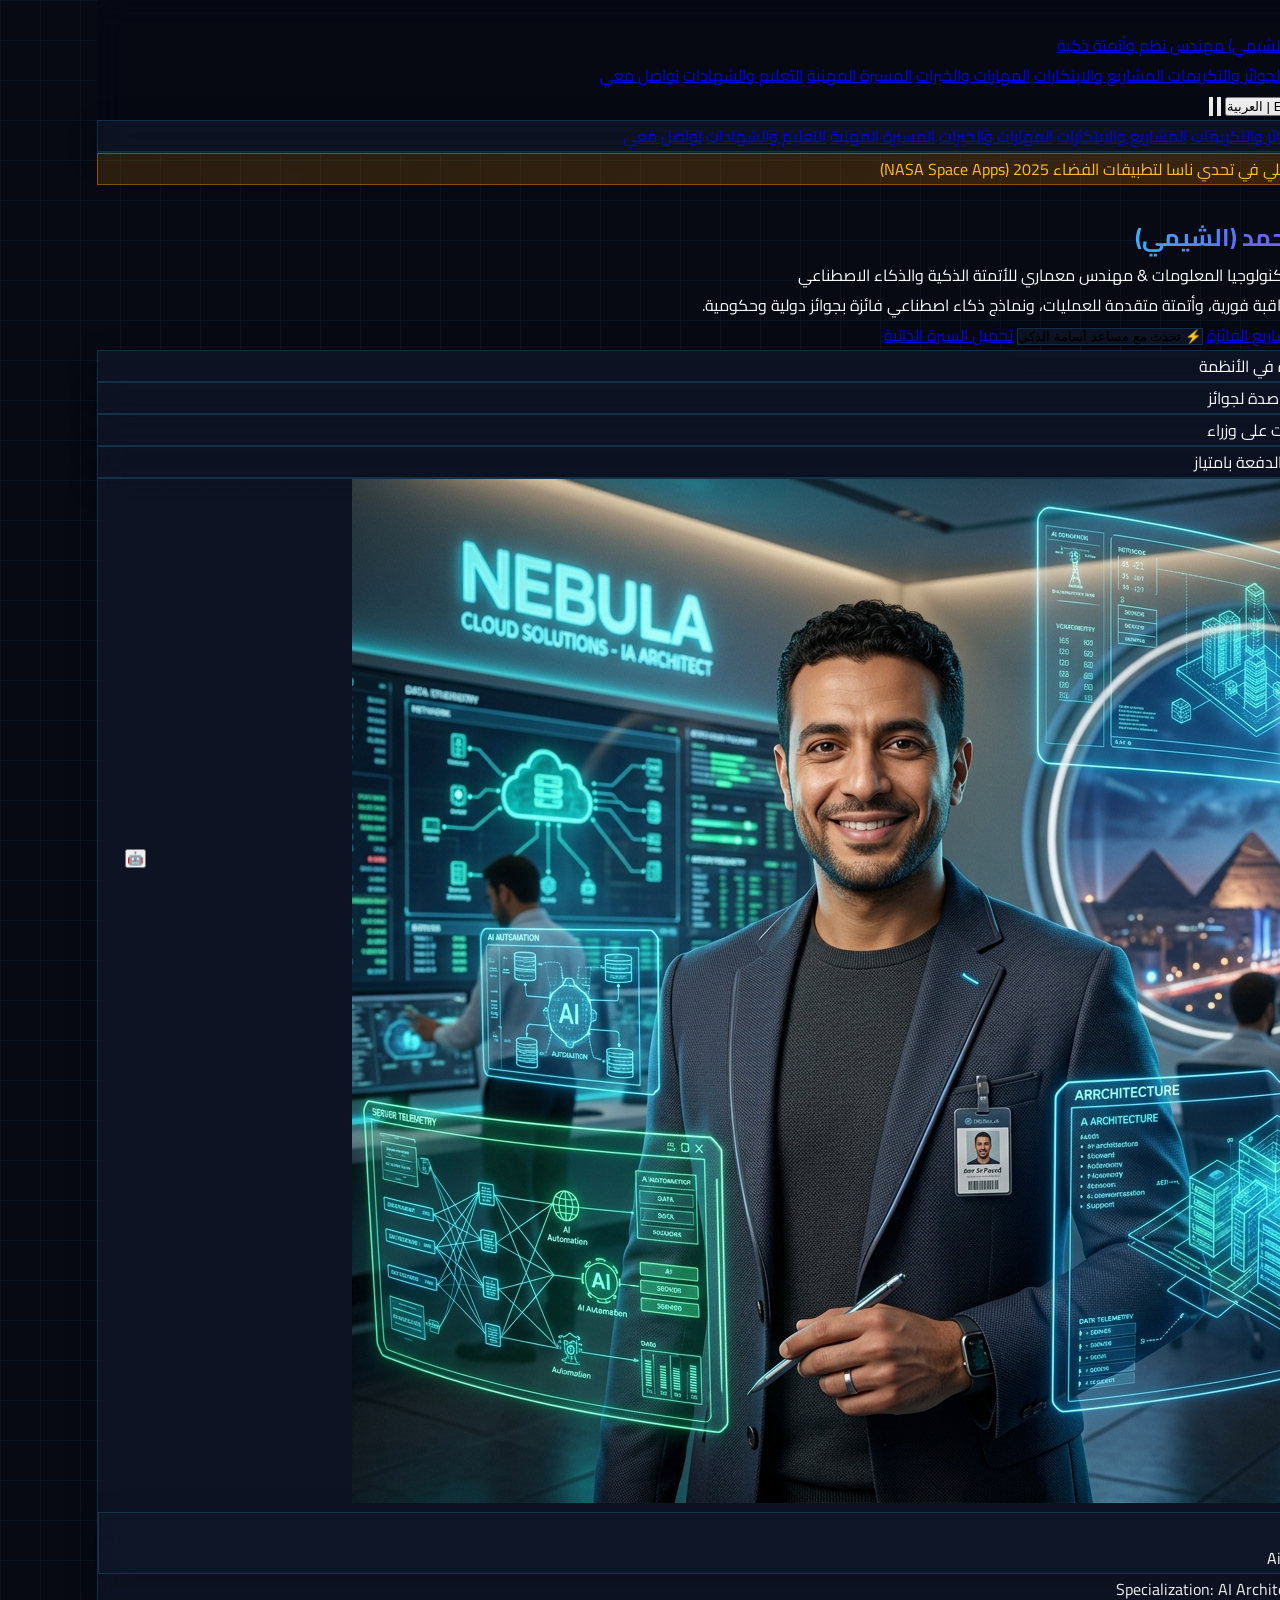
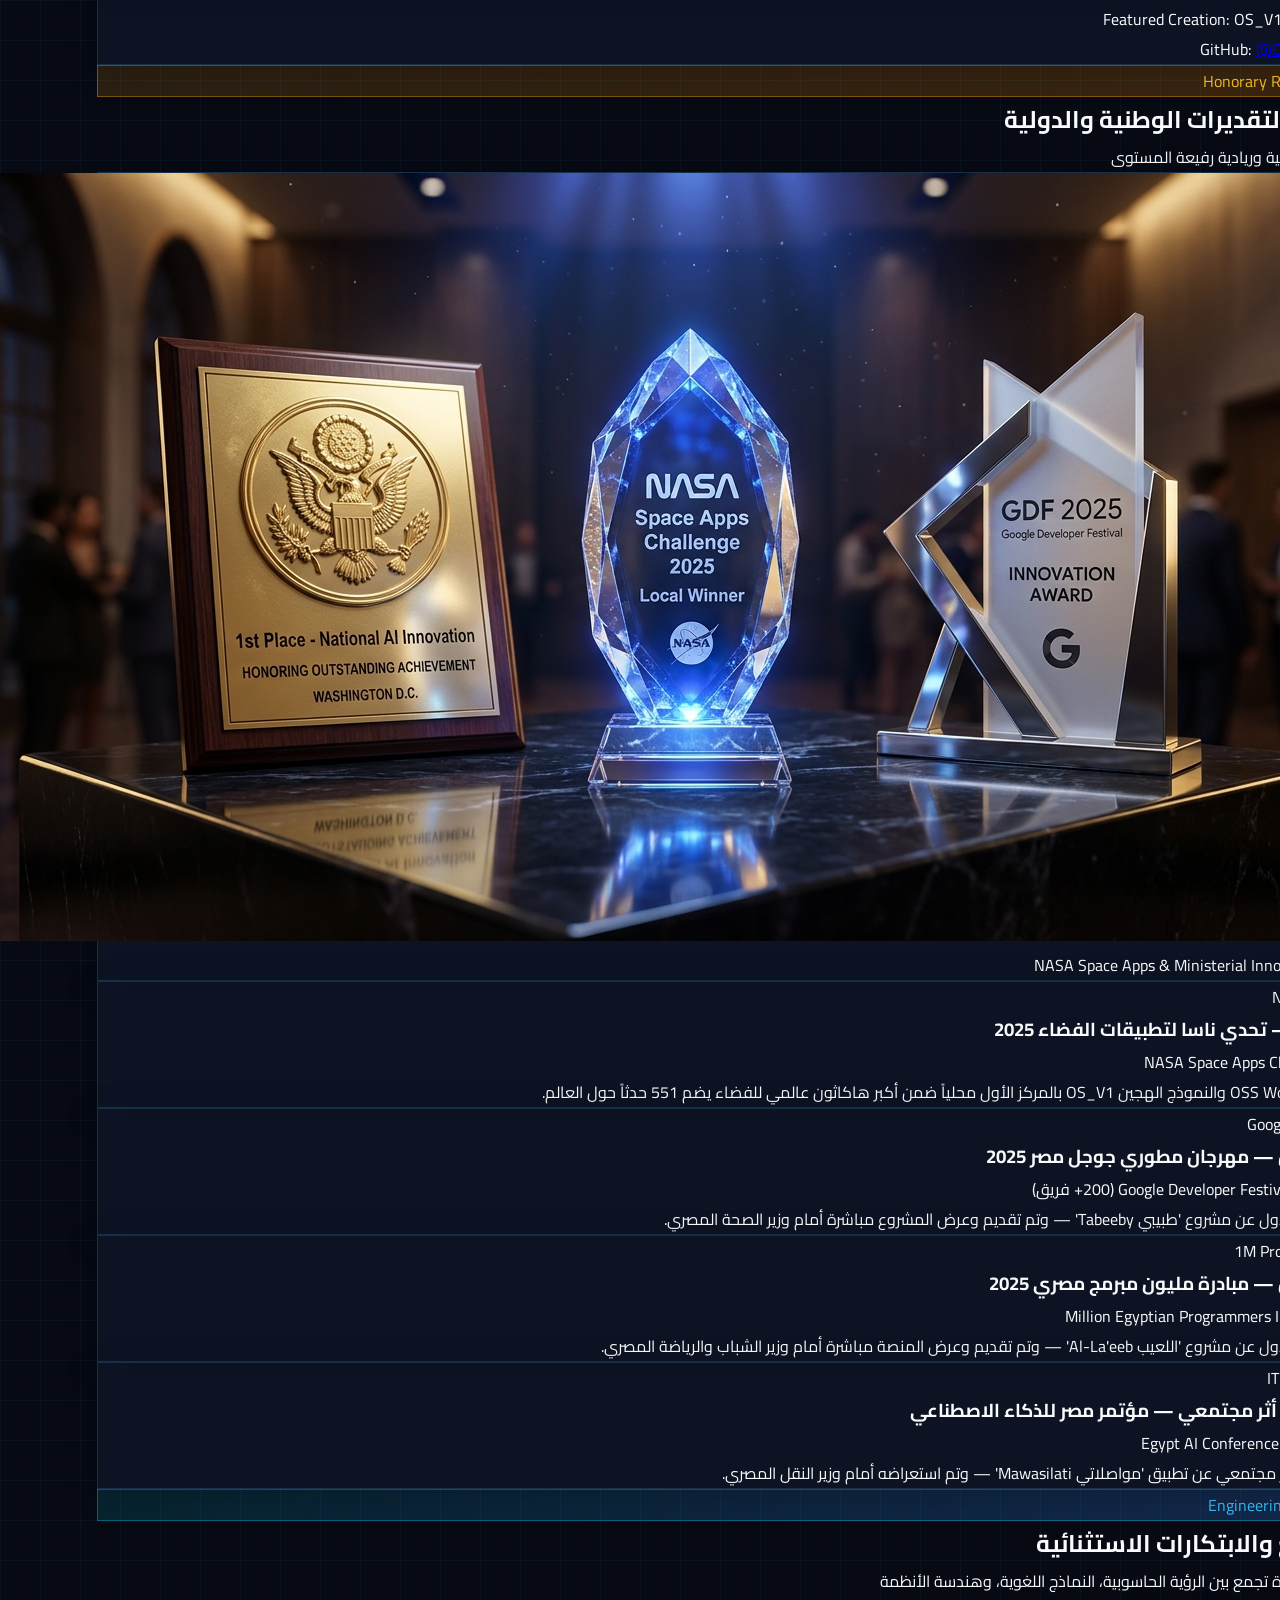
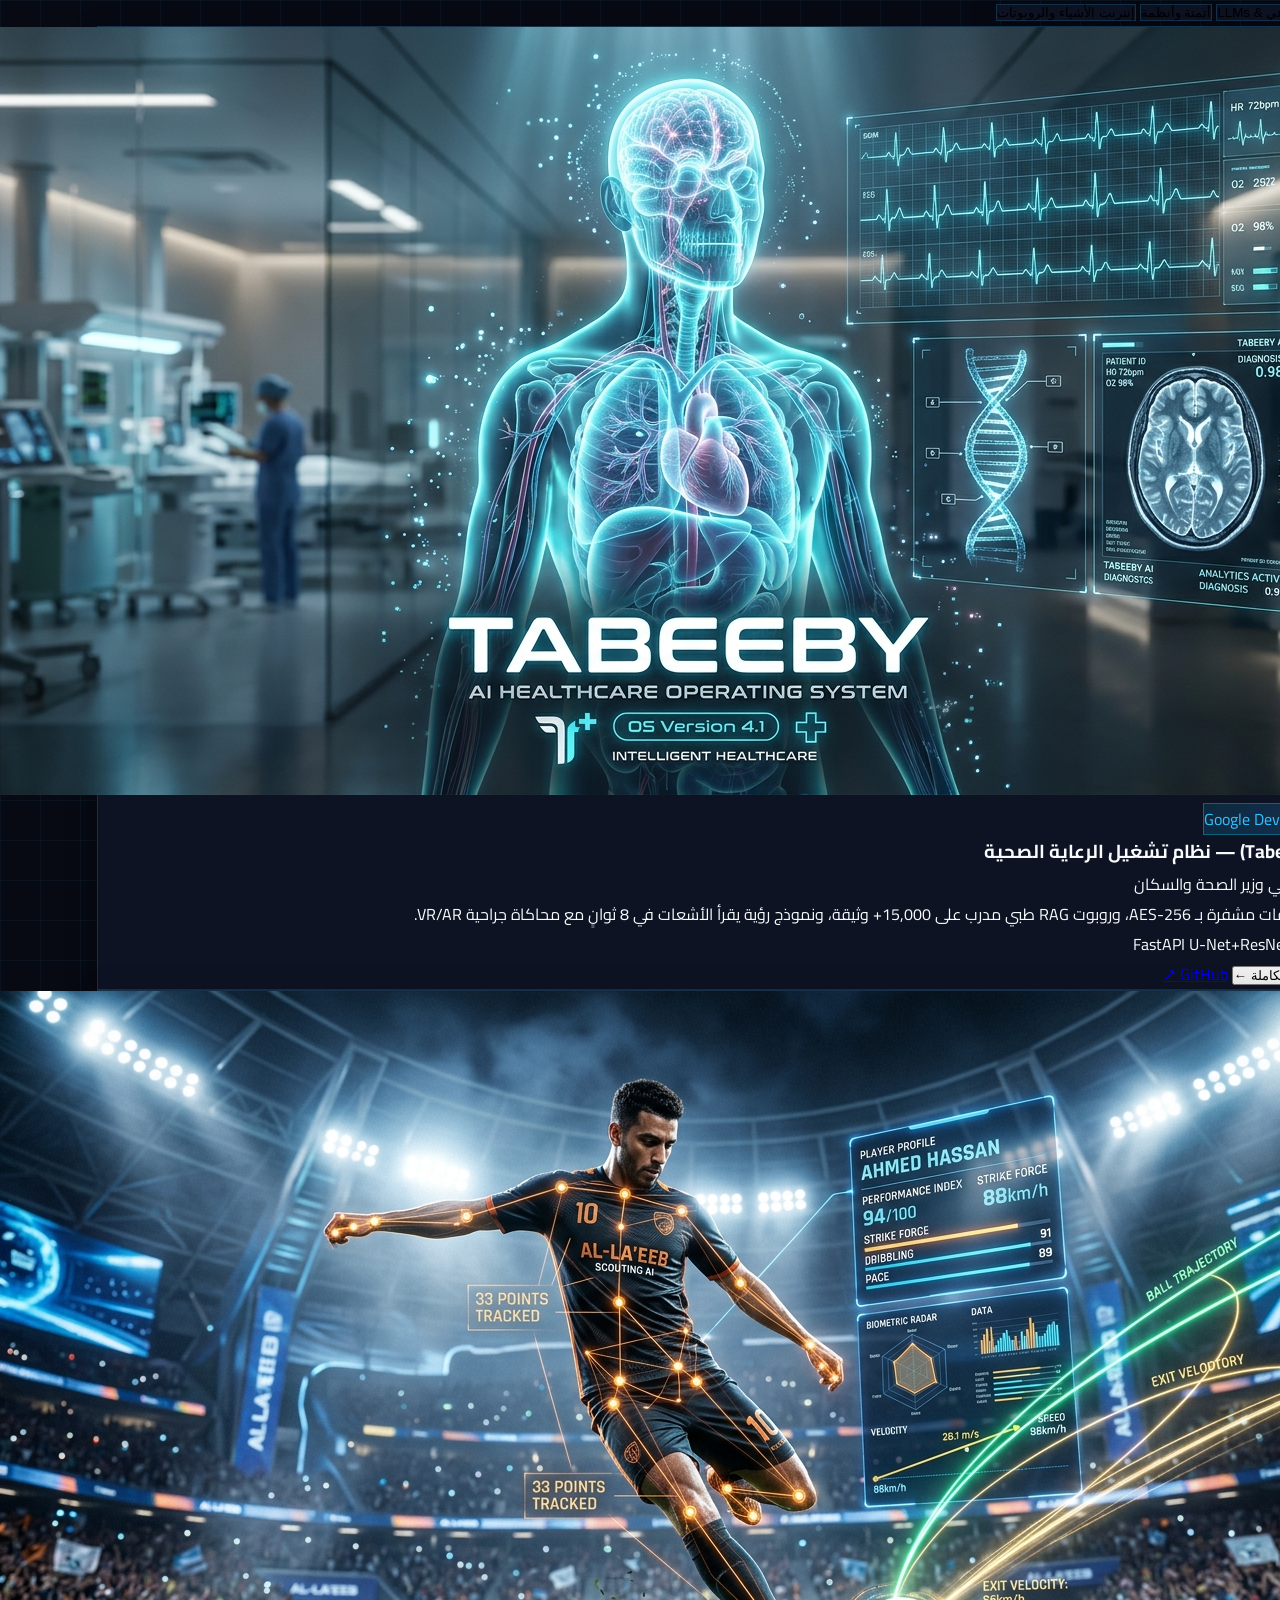
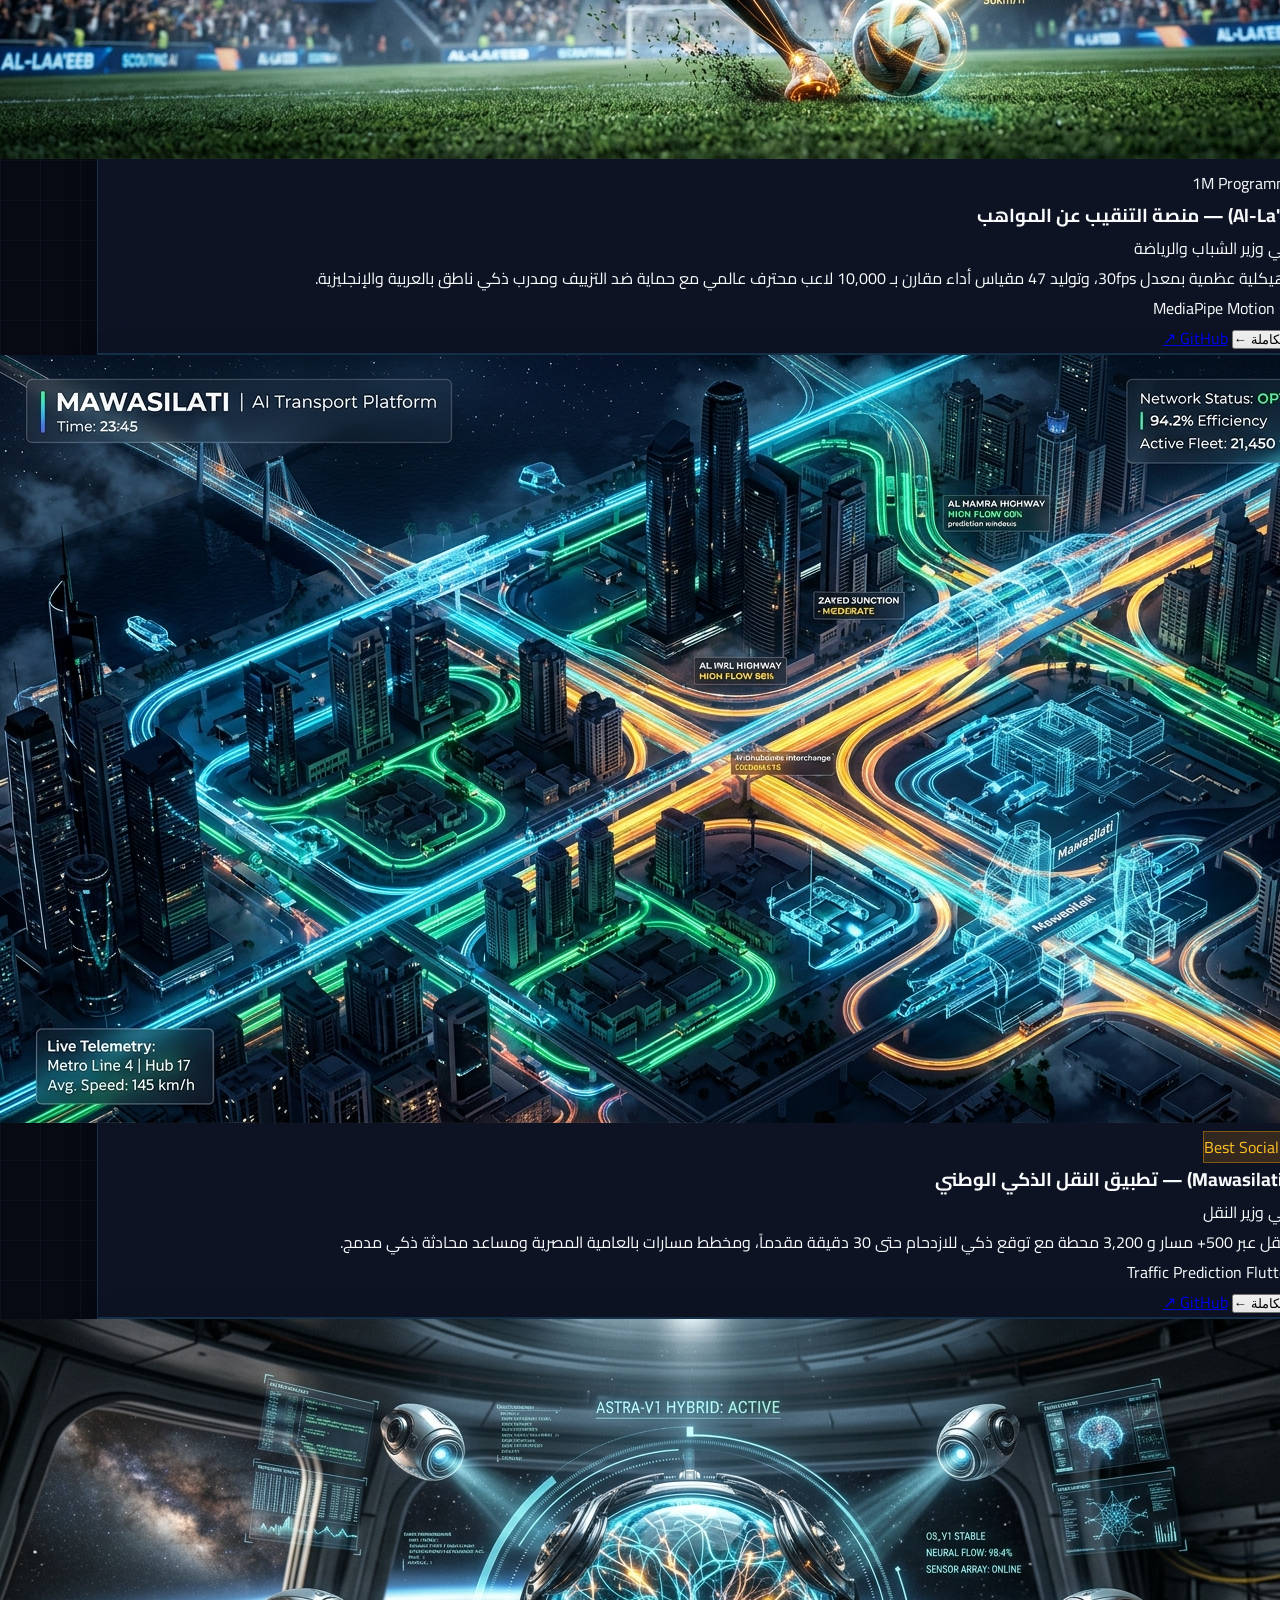
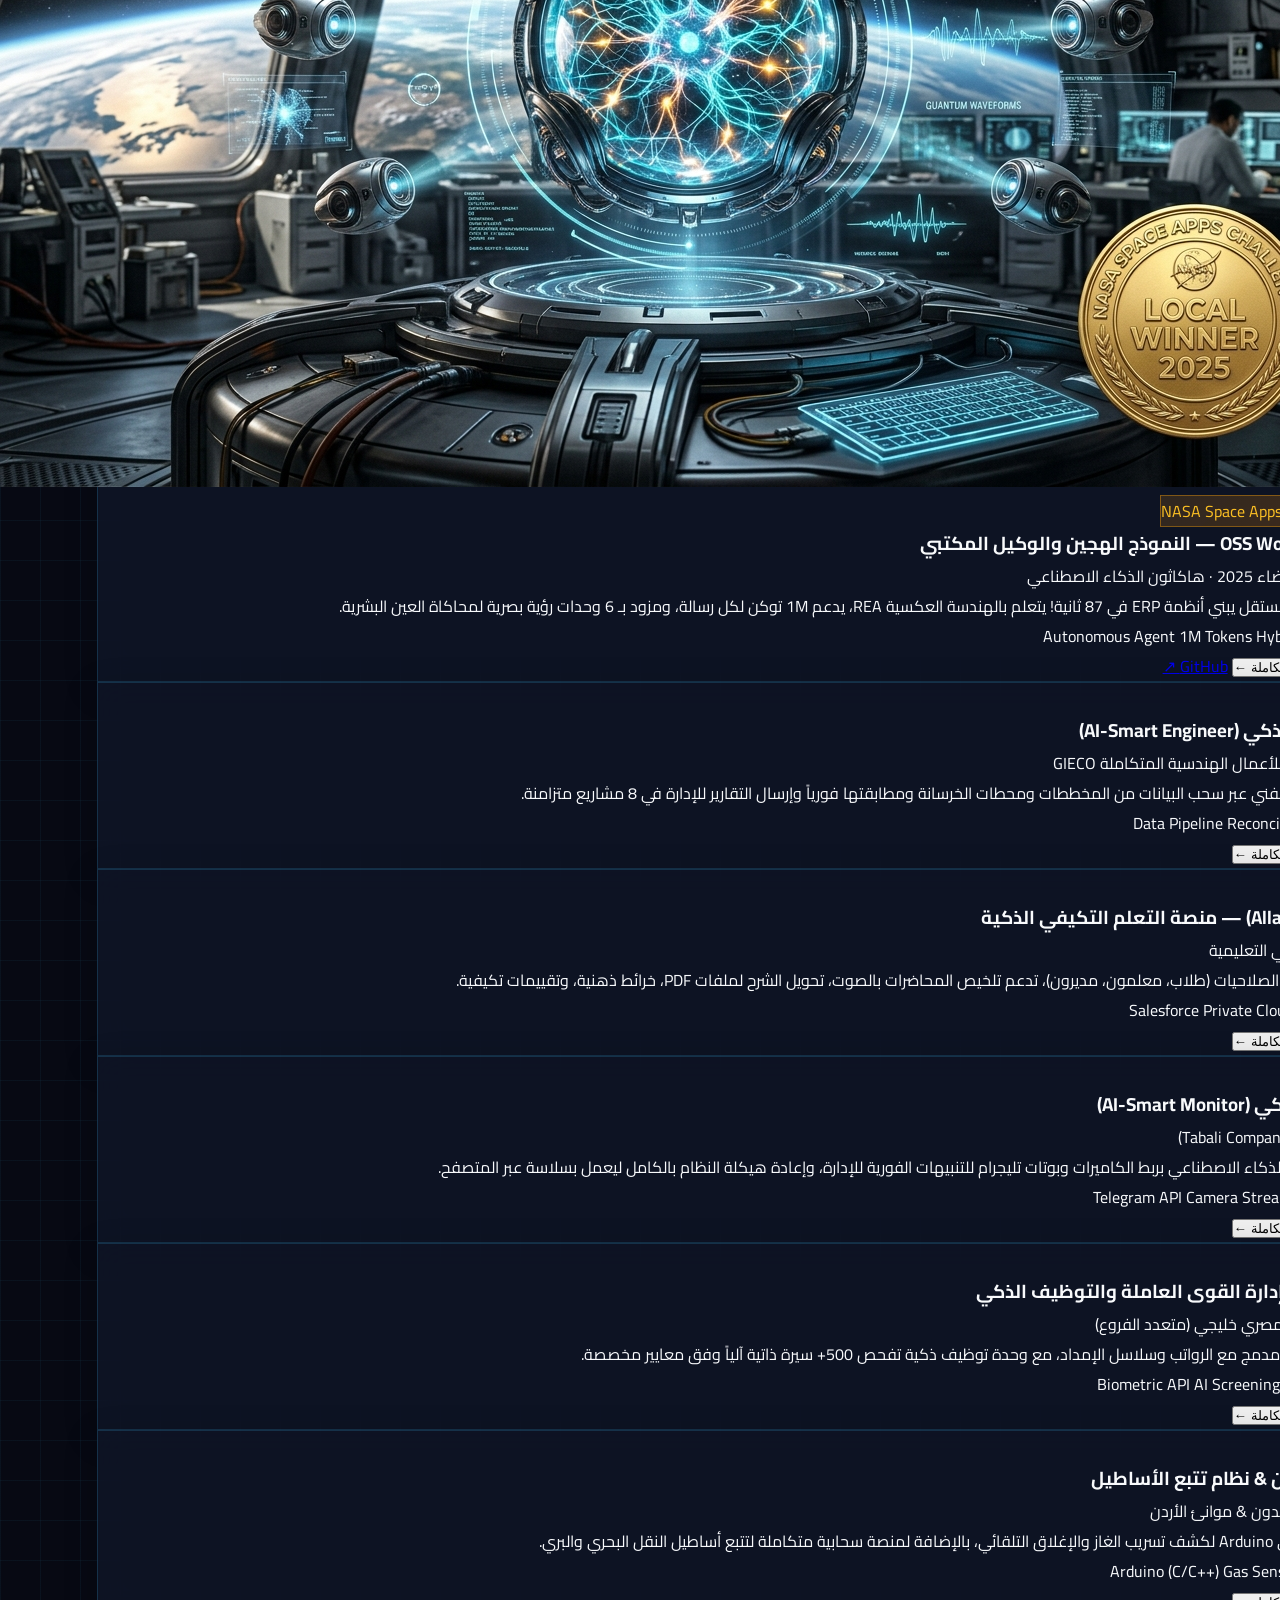
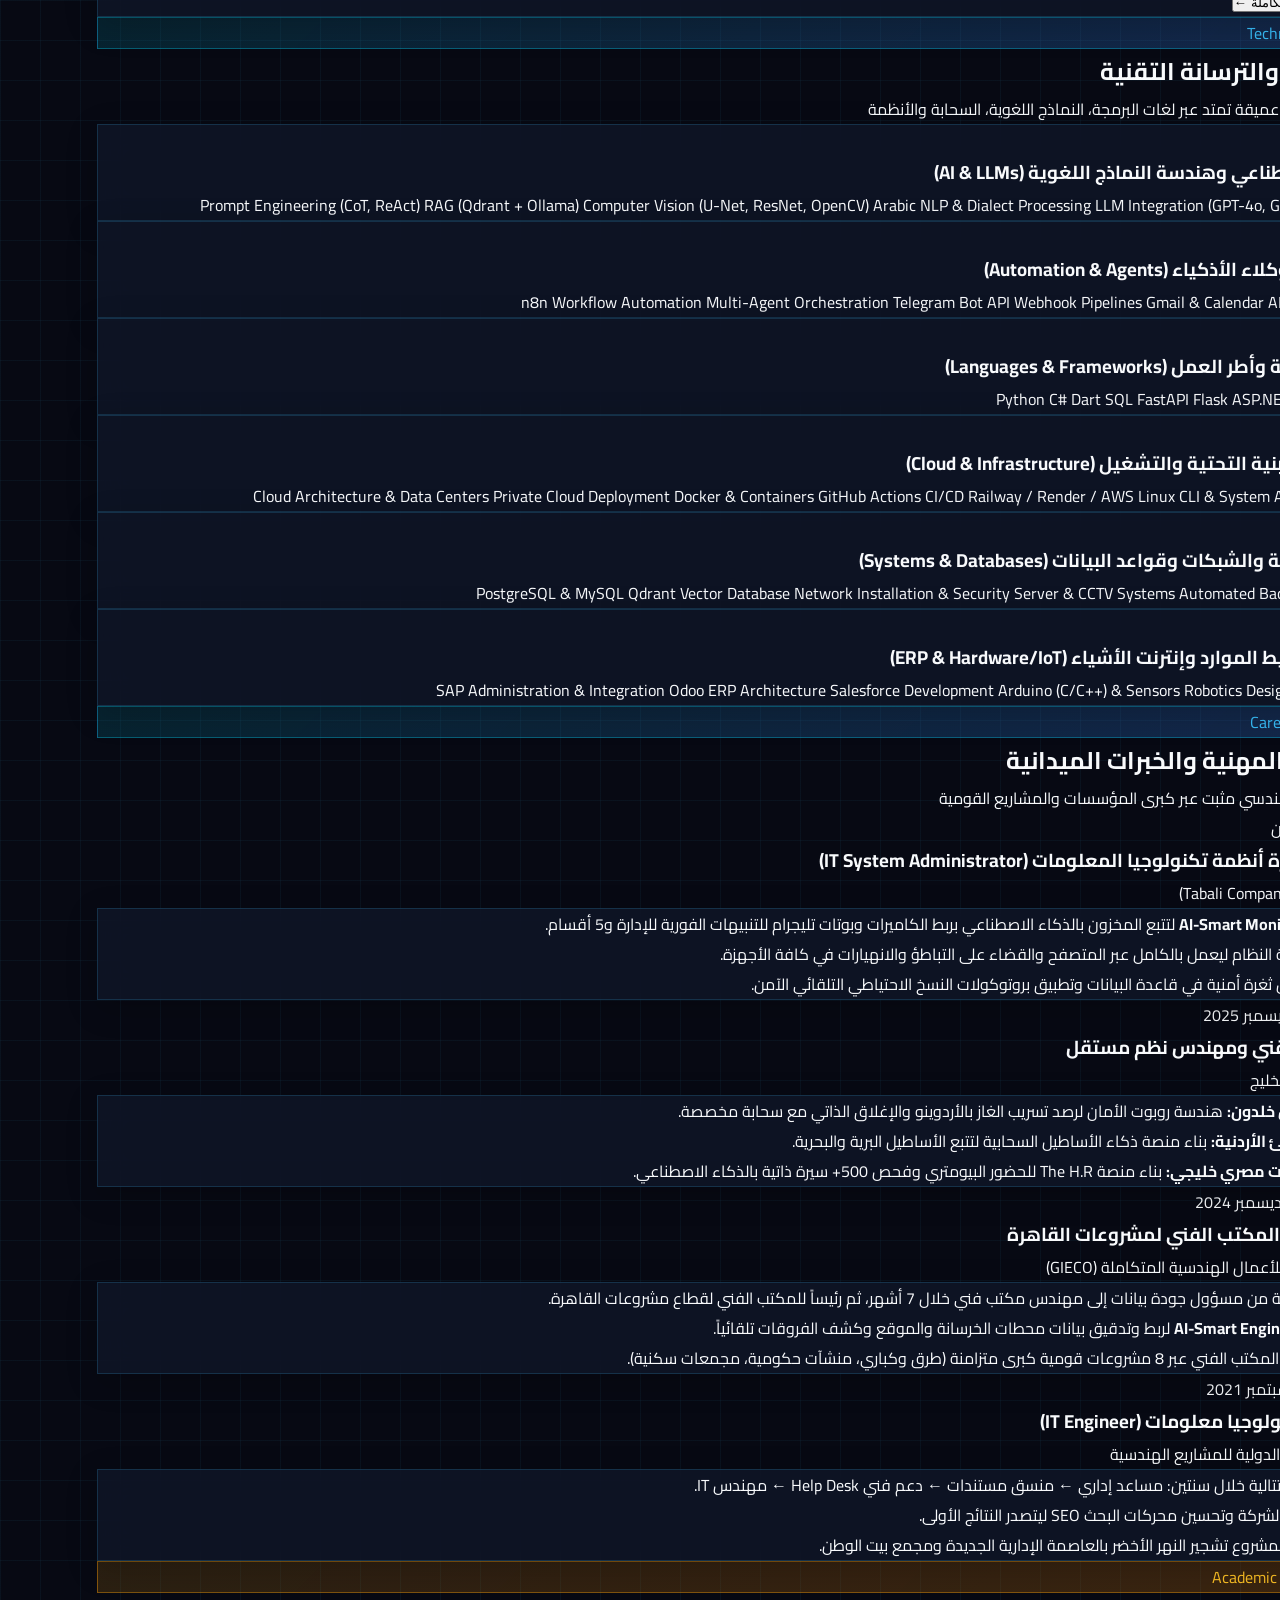
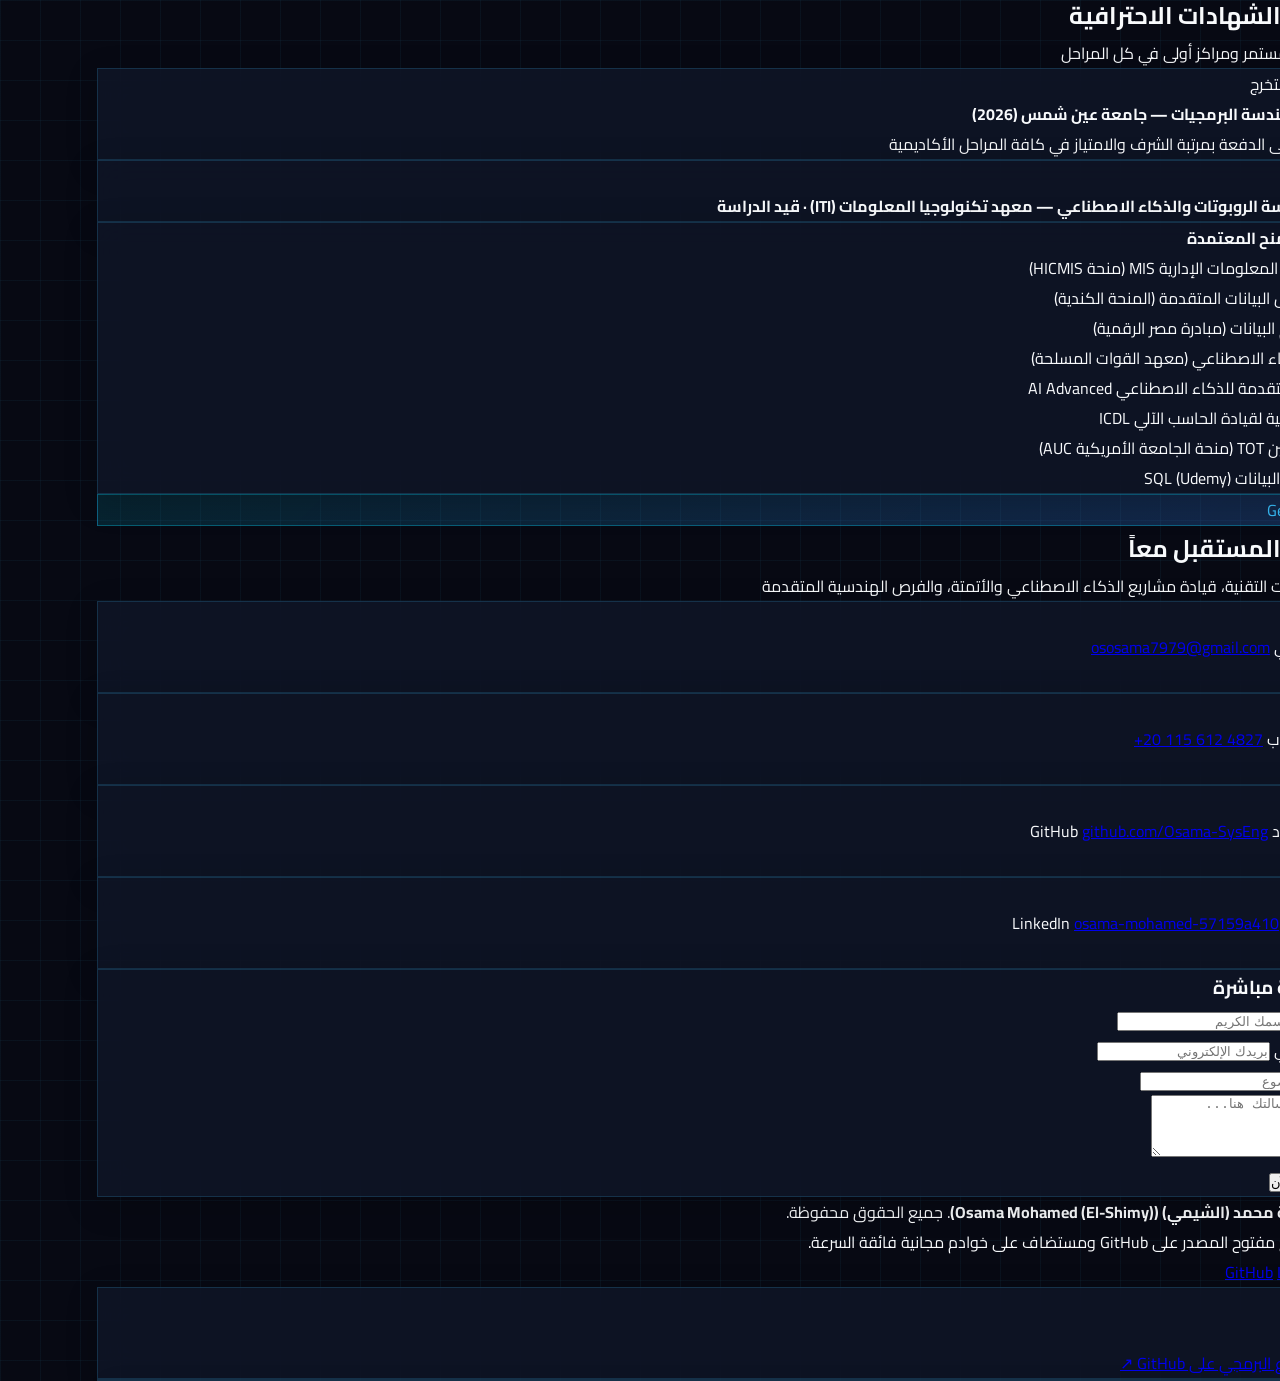
==== commit 68cd6512: "Update name branding to Osama Mohamed (El-Shimy)" ====
--- a/index.html
+++ b/index.html
@@ -1,12 +1,12 @@
-<!DOCTYPE html>
+﻿<!DOCTYPE html>
 <html lang="ar" dir="rtl" data-theme="dark">
 <head>
   <meta charset="UTF-8">
   <meta name="viewport" content="width=device-width, initial-scale=1.0">
-  <title>Osama Mohamed Fathy | IT Systems Engineer & Intelligent Automation Architect</title>
-  <meta name="description" content="Official Portfolio of Osama Mohamed Fathy - IT Systems Engineer, Intelligent Automation Architect, Creator of OS_V1, and Local Winner at NASA Space Apps Challenge 2025.">
-  <meta name="keywords" content="Osama Mohamed Fathy, AI Architect, NASA Space Apps, Tabeeby, Al-La'eeb, Mawasilati, OS_V1, Enterprise Automation, Systems Engineer">
-  <meta property="og:title" content="Osama Mohamed Fathy | 3D AI & Systems Portfolio">
+  <title>Osama Mohamed (El-Shimy) | IT Systems Engineer & Intelligent Automation Architect</title>
+  <meta name="description" content="Official Portfolio of Osama Mohamed (El-Shimy) - IT Systems Engineer, Intelligent Automation Architect, Creator of OS_V1, and Local Winner at NASA Space Apps Challenge 2025.">
+  <meta name="keywords" content="Osama Mohamed (El-Shimy), AI Architect, NASA Space Apps, Tabeeby, Al-La'eeb, Mawasilati, OS_V1, Enterprise Automation, Systems Engineer">
+  <meta property="og:title" content="Osama Mohamed (El-Shimy) | 3D AI & Systems Portfolio">
   <meta property="og:description" content="5+ Years Experience · 5 Award-Winning AI Projects · 3 Ministerial Presentations · NASA Space Apps 2025 Winner">
   <meta property="og:image" content="assets/images/os-v1.jpg">
   
@@ -48,7 +48,7 @@
           OS
         </div>
         <div>
-          <span class="text-lg font-bold tracking-tight text-white block group-hover:text-cyan-400 transition" data-i18n="nav.name">أسامة محمد فتحي</span>
+          <span class="text-lg font-bold tracking-tight text-white block group-hover:text-cyan-400 transition" data-i18n="nav.name">أسامة محمد (الشيمي)</span>
           <span class="text-xs text-cyan-400 font-mono tracking-wider block" data-i18n="nav.title">مهندس نظم وأتمتة ذكية</span>
         </div>
       </a>
@@ -129,7 +129,7 @@
           <div class="space-y-2">
             <p class="text-sm md:text-base font-mono text-cyan-400 tracking-wider" data-i18n="hero.greeting">مرحباً، أنا</p>
             <h1 class="text-4xl sm:text-5xl lg:text-6xl font-black text-white tracking-tight leading-tight">
-              <span class="gradient-text-cyan-blue" data-i18n="hero.name">أسامة محمد فتحي</span>
+              <span class="gradient-text-cyan-blue" data-i18n="hero.name">أسامة محمد (الشيمي)</span>
             </h1>
             <p class="text-lg sm:text-xl font-semibold text-slate-300" data-i18n="hero.role">
               مهندس نظم تكنولوجيا المعلومات & مهندس معماري للأتمتة الذكية والذكاء الاصطناعي
@@ -185,7 +185,7 @@
             <div class="relative glass-panel rounded-3xl p-5 border border-cyan-500/30 shadow-2xl tilt-card">
               <!-- Avatar Frame -->
               <div class="relative rounded-2xl overflow-hidden aspect-square border border-slate-700/80 shadow-inner group">
-                <img src="assets/images/osama-profile.jpg" alt="Osama Mohamed Fathy" class="w-full h-full object-cover object-top transform group-hover:scale-105 transition duration-700">
+                <img src="assets/images/osama-profile.jpg" alt="Osama Mohamed (El-Shimy)" class="w-full h-full object-cover object-top transform group-hover:scale-105 transition duration-700">
                 <div class="absolute inset-0 bg-gradient-to-t from-slate-950 via-transparent to-transparent opacity-60"></div>
                 
                 <!-- Floating Inset Badge -->
@@ -246,7 +246,7 @@
         <!-- Showcase Trophy Image -->
         <div class="lg:col-span-5">
           <div class="glass-panel p-3 rounded-2xl border border-amber-500/30 overflow-hidden shadow-2xl tilt-card">
-            <img src="assets/images/awards-showcase.jpg" alt="Osama Mohamed Fathy Awards Showcase" class="w-full h-80 object-cover rounded-xl">
+            <img src="assets/images/awards-showcase.jpg" alt="Osama Mohamed (El-Shimy) Awards Showcase" class="w-full h-80 object-cover rounded-xl">
             <div class="p-3 text-center">
               <span class="text-xs font-bold text-amber-400">NASA Space Apps & Ministerial Innovation Gallery</span>
             </div>
@@ -981,7 +981,7 @@
   <footer class="py-10 border-t border-slate-800 bg-slate-950 text-slate-400 text-xs">
     <div class="max-w-7xl mx-auto px-4 sm:px-6 lg:px-8 flex flex-col sm:flex-row items-center justify-between gap-4">
       <div>
-        <p>© 2026 <strong>أسامة محمد فتحي (Osama Mohamed Fathy)</strong>. جميع الحقوق محفوظة.</p>
+        <p>© 2026 <strong>أسامة محمد (الشيمي) (Osama Mohamed (El-Shimy))</strong>. جميع الحقوق محفوظة.</p>
         <p class="text-[11px] text-slate-500 mt-1">مشروع الموقع مفتوح المصدر على GitHub ومستضاف على خوادم مجانية فائقة السرعة.</p>
       </div>
       <div class="flex items-center gap-4">
@@ -1028,7 +1028,7 @@
     <div id="ai-messages" class="flex-1 p-4 overflow-y-auto space-y-3 text-xs">
       <div class="flex justify-start">
         <div class="bg-slate-800 text-slate-100 border border-slate-700 rounded-2xl rounded-bl-none px-4 py-2.5 max-w-[88%] text-xs shadow-md leading-relaxed" data-i18n="assistant.welcome">
-          أهلاً بك! أنا المساعد الذكي للمهندس أسامة محمد فتحي. يسعدني الإجابة عن أي استفسار يخص مشاريعه مثل Tabeeby، أو نموذجه الحائز على المركز الأول في ناسا OS_V1، أو خبراته في الأتمتة والسحابة. كيف أساعدك اليوم؟
+          أهلاً بك! أنا المساعد الذكي للمهندس أسامة محمد (الشيمي). يسعدني الإجابة عن أي استفسار يخص مشاريعه مثل Tabeeby، أو نموذجه الحائز على المركز الأول في ناسا OS_V1، أو خبراته في الأتمتة والسحابة. كيف أساعدك اليوم؟
         </div>
       </div>
     </div>
@@ -1074,3 +1074,4 @@
   <script src="js/app.js"></script>
 </body>
 </html>
+
--- a/css/styles.css
+++ b/css/styles.css
@@ -1,4 +1,4 @@
-/* Osama Mohamed Fathy - 3D Portfolio Stylesheet */
+﻿/* Osama Mohamed (El-Shimy) - 3D Portfolio Stylesheet */
 @import url('https://fonts.googleapis.com/css2?family=Cairo:wght@300;400;600;700;800;900&family=Inter:wght@300;400;500;600;700;800&family=Fira+Code:wght@400;500;600&display=swap');
 
 :root {
@@ -217,3 +217,4 @@
   border: 1px solid rgba(6, 182, 212, 0.4);
   color: #38bdf8;
 }
+
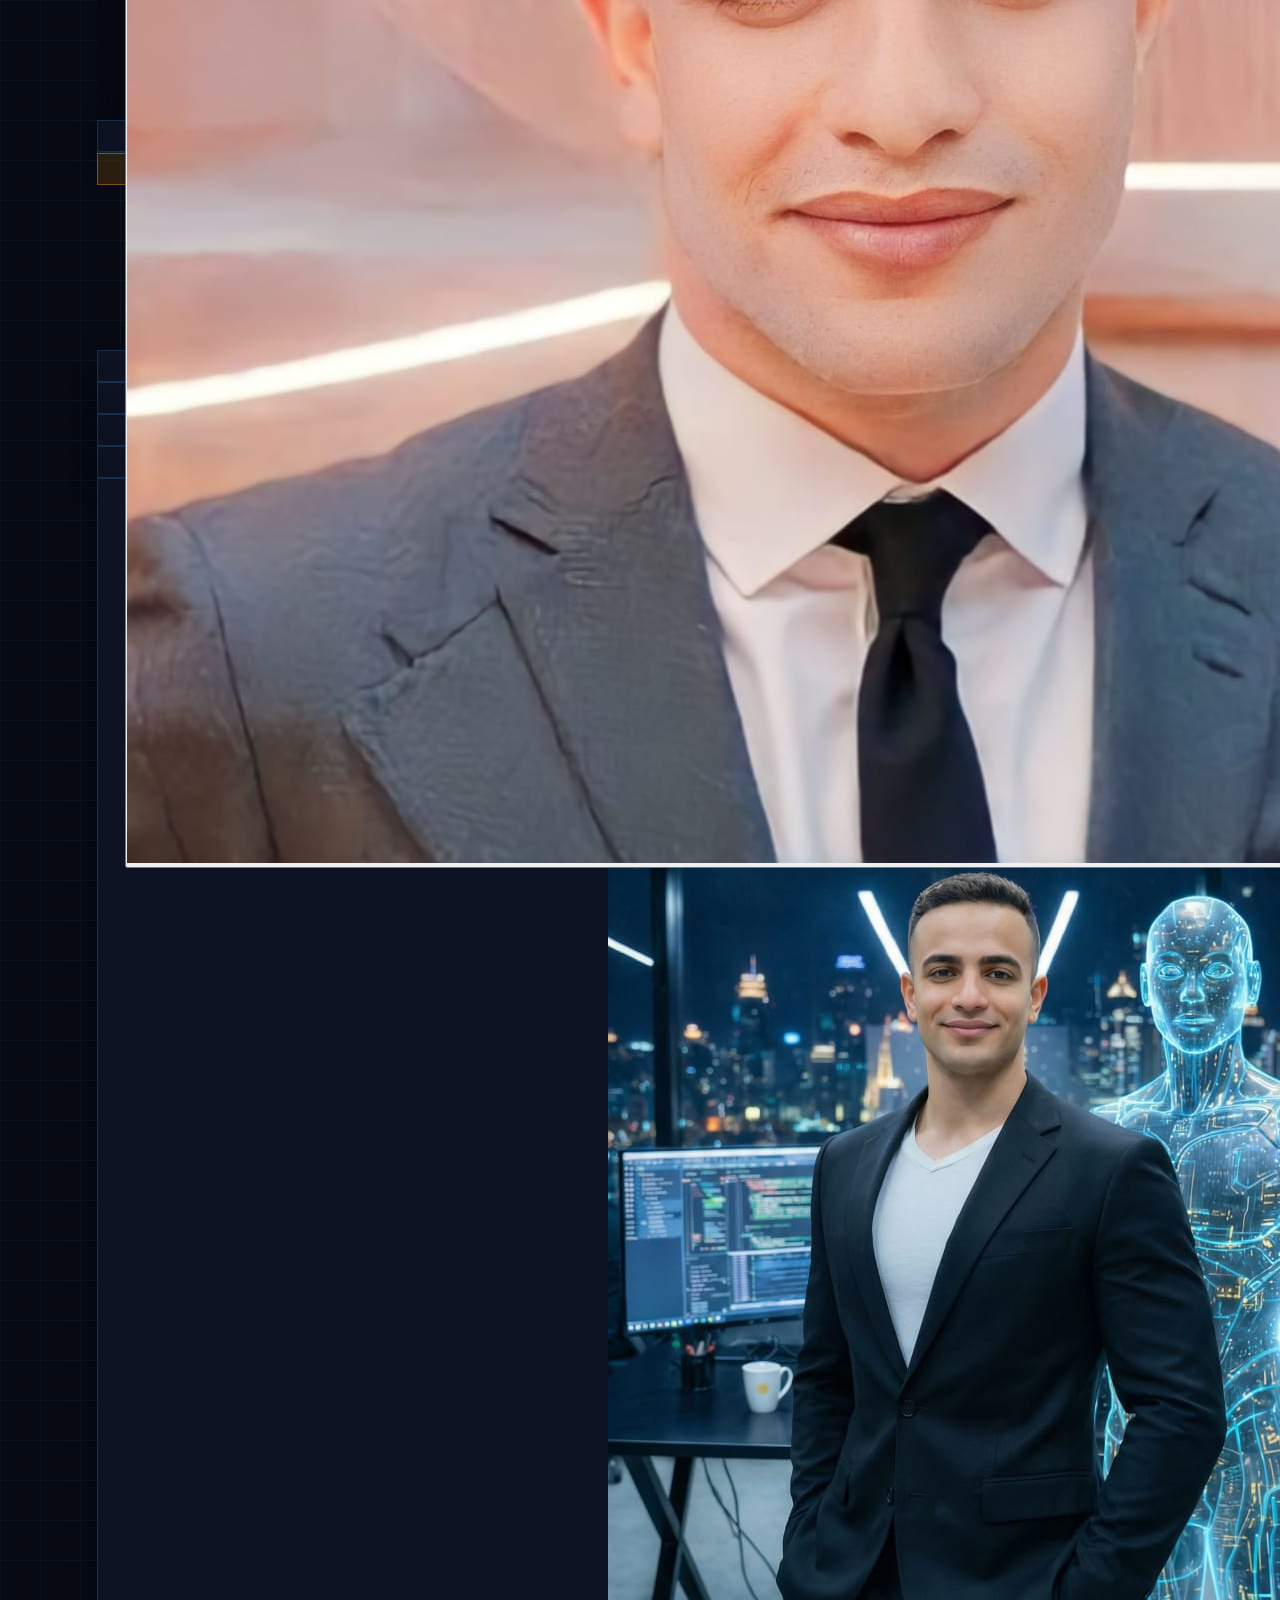
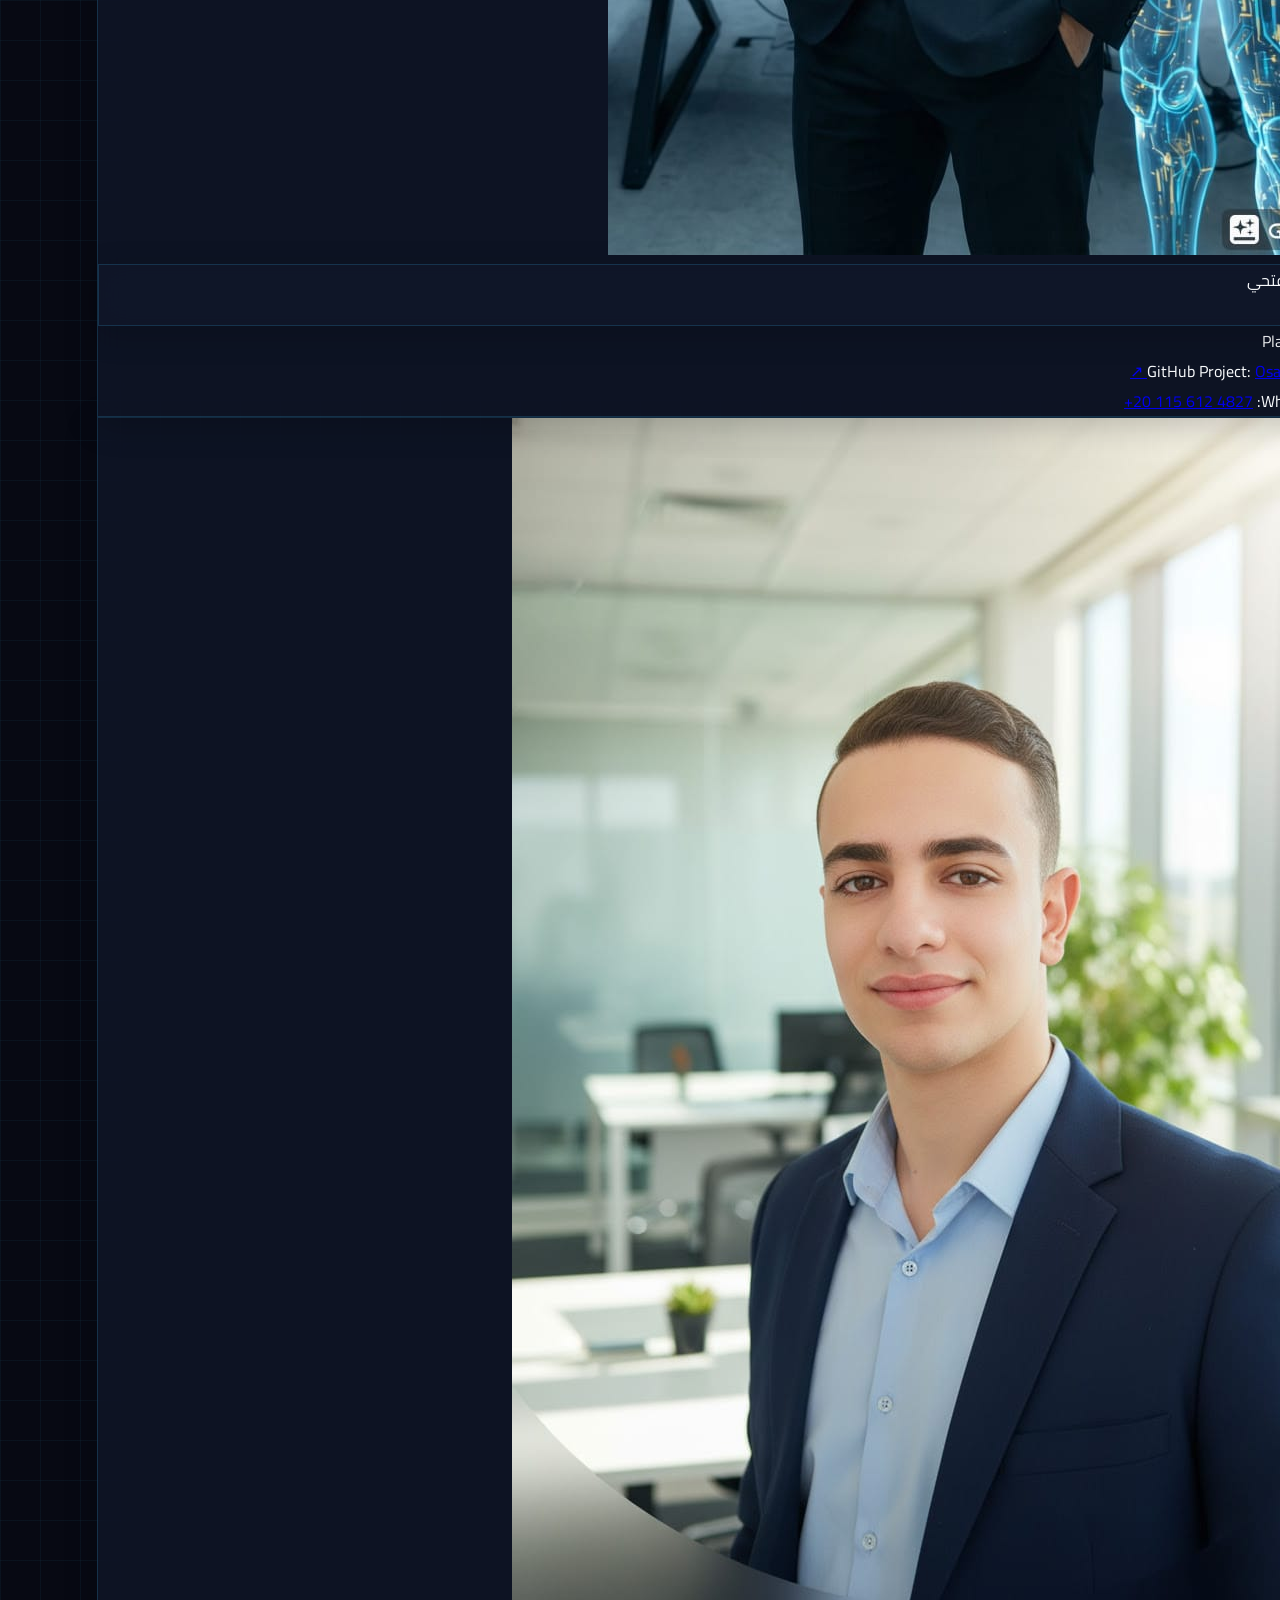
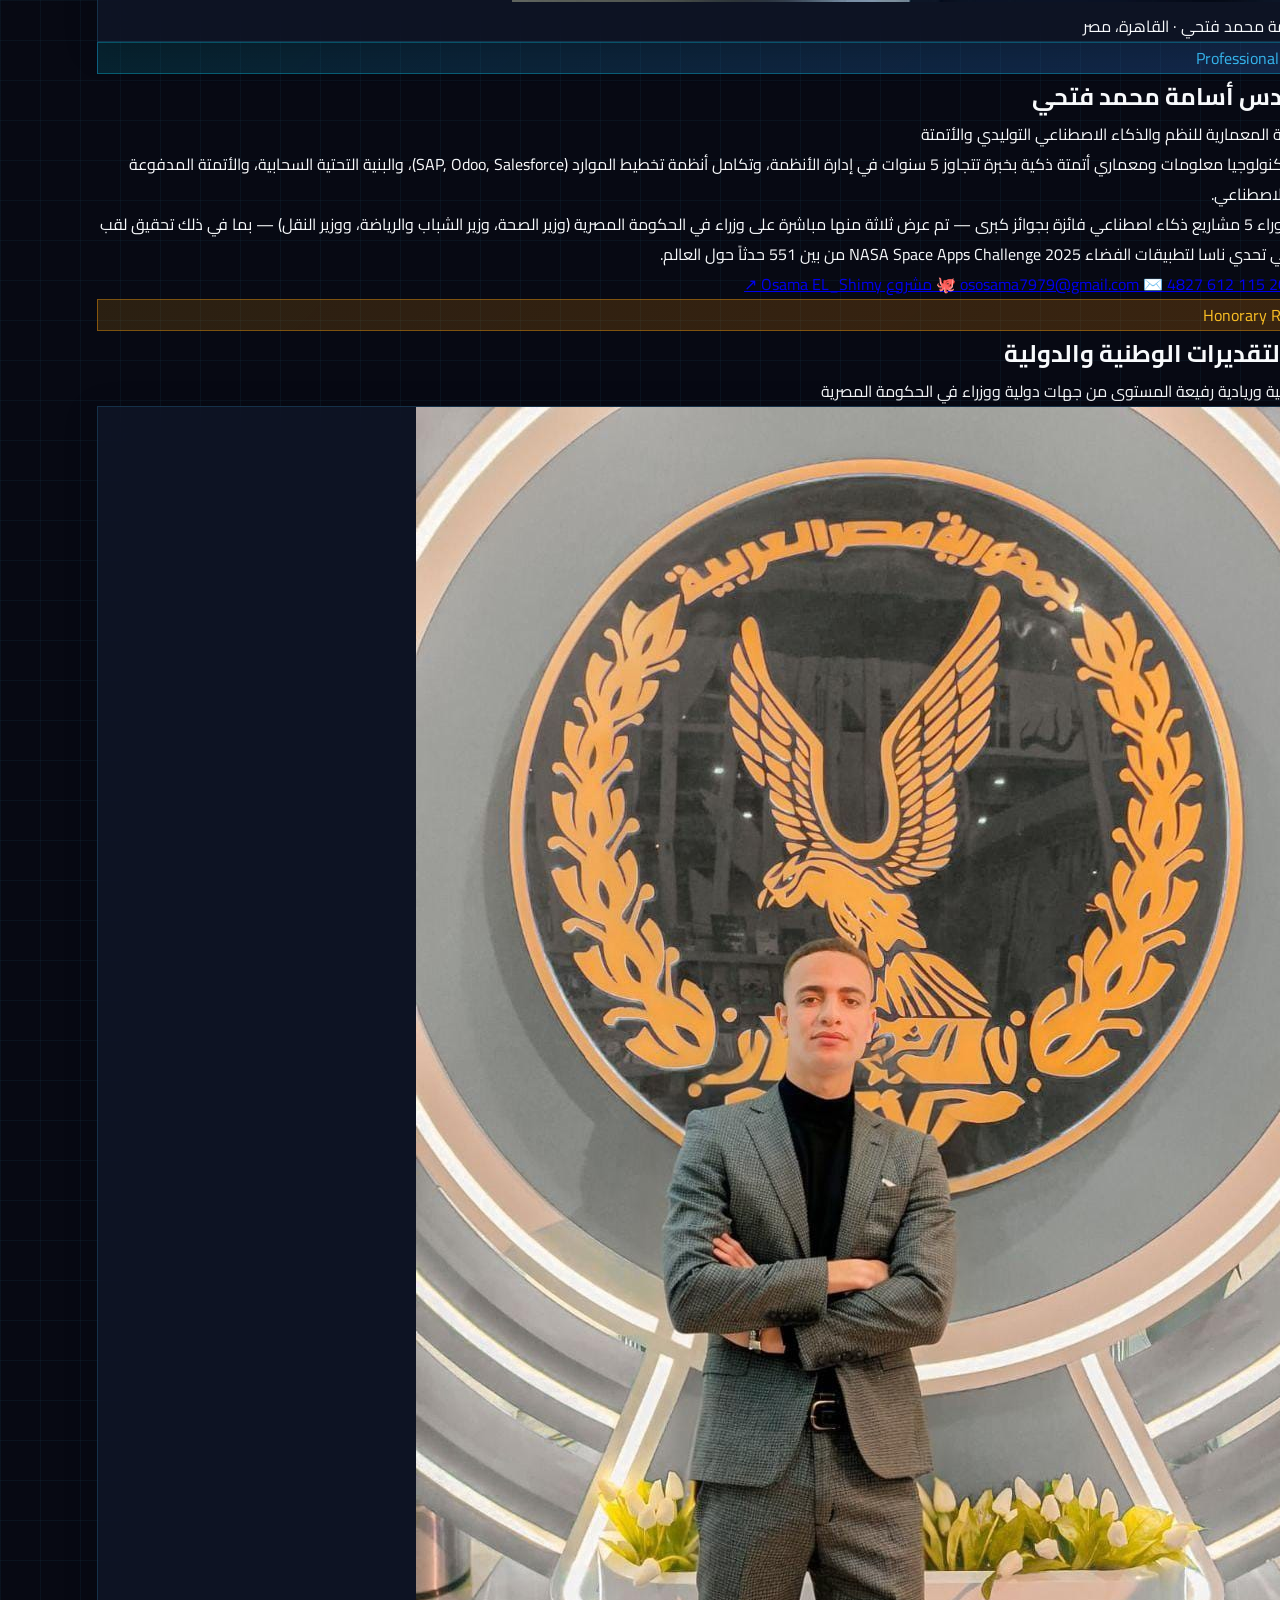
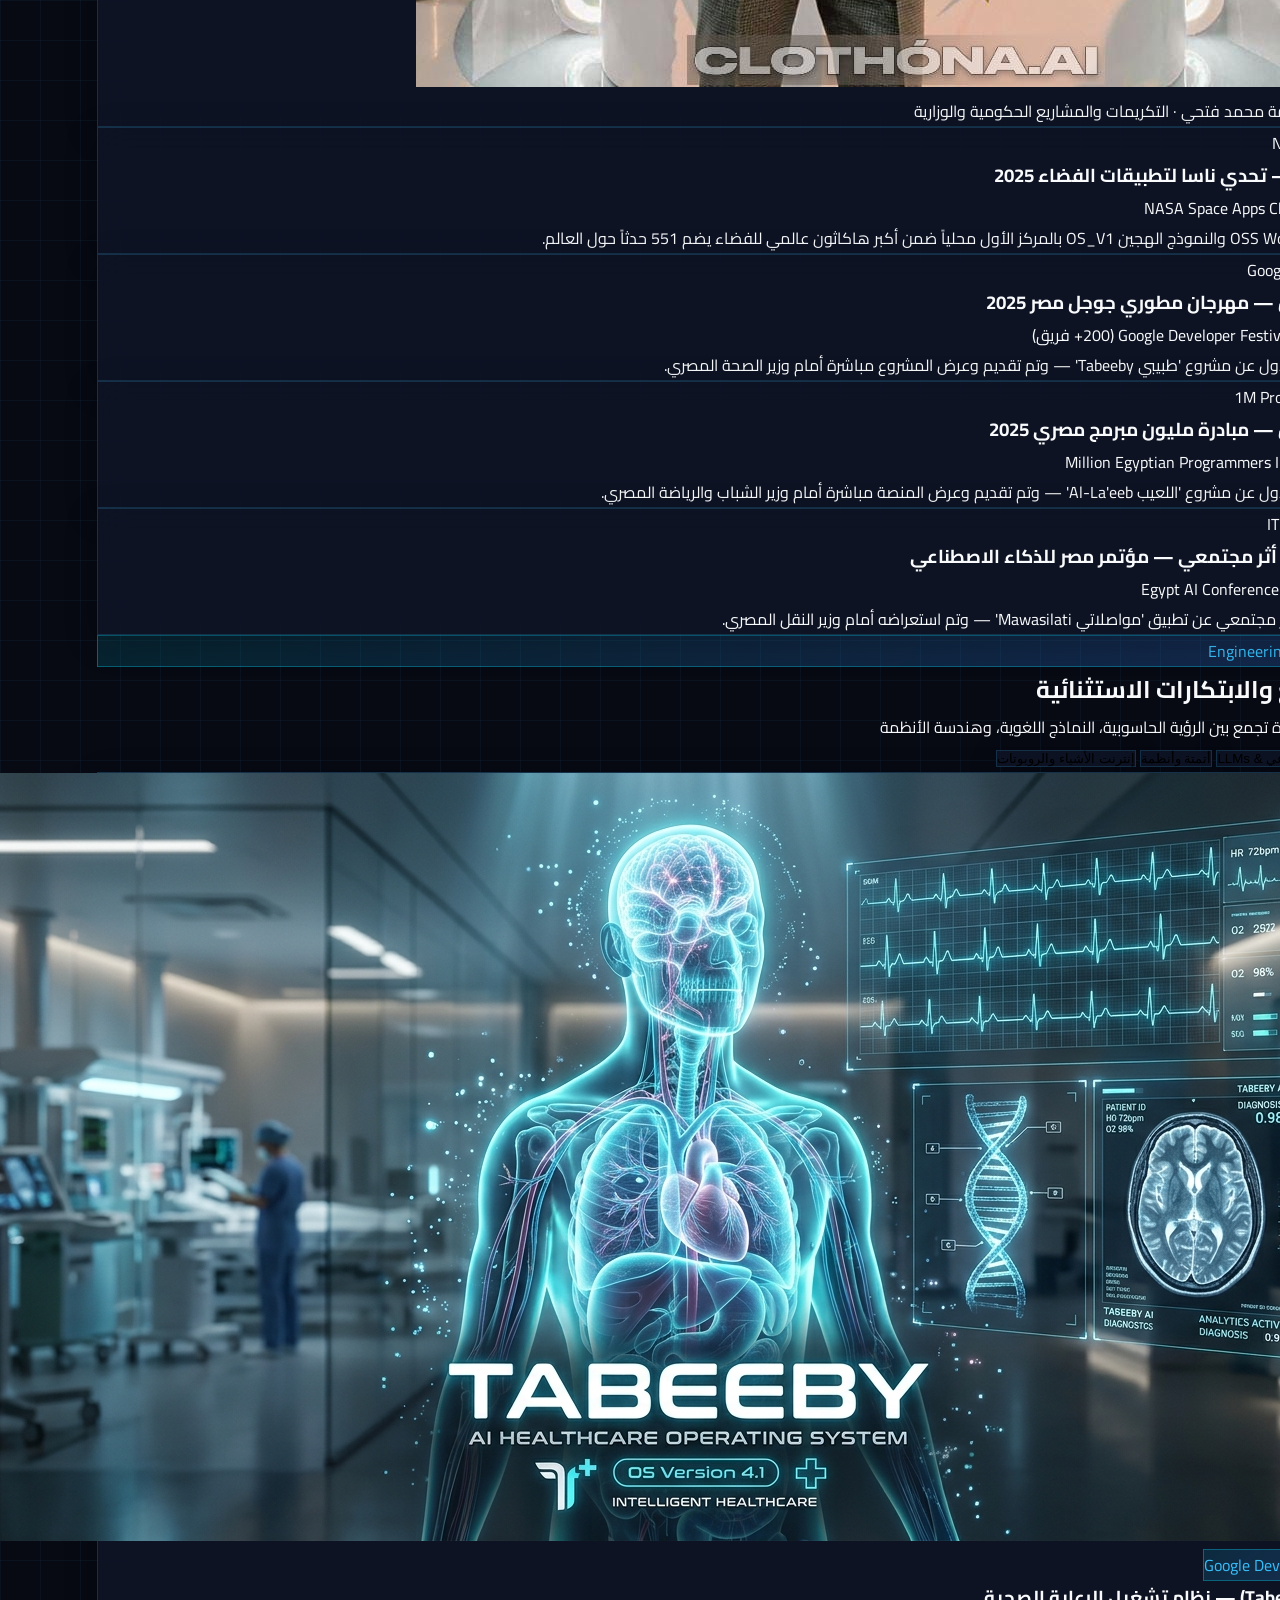
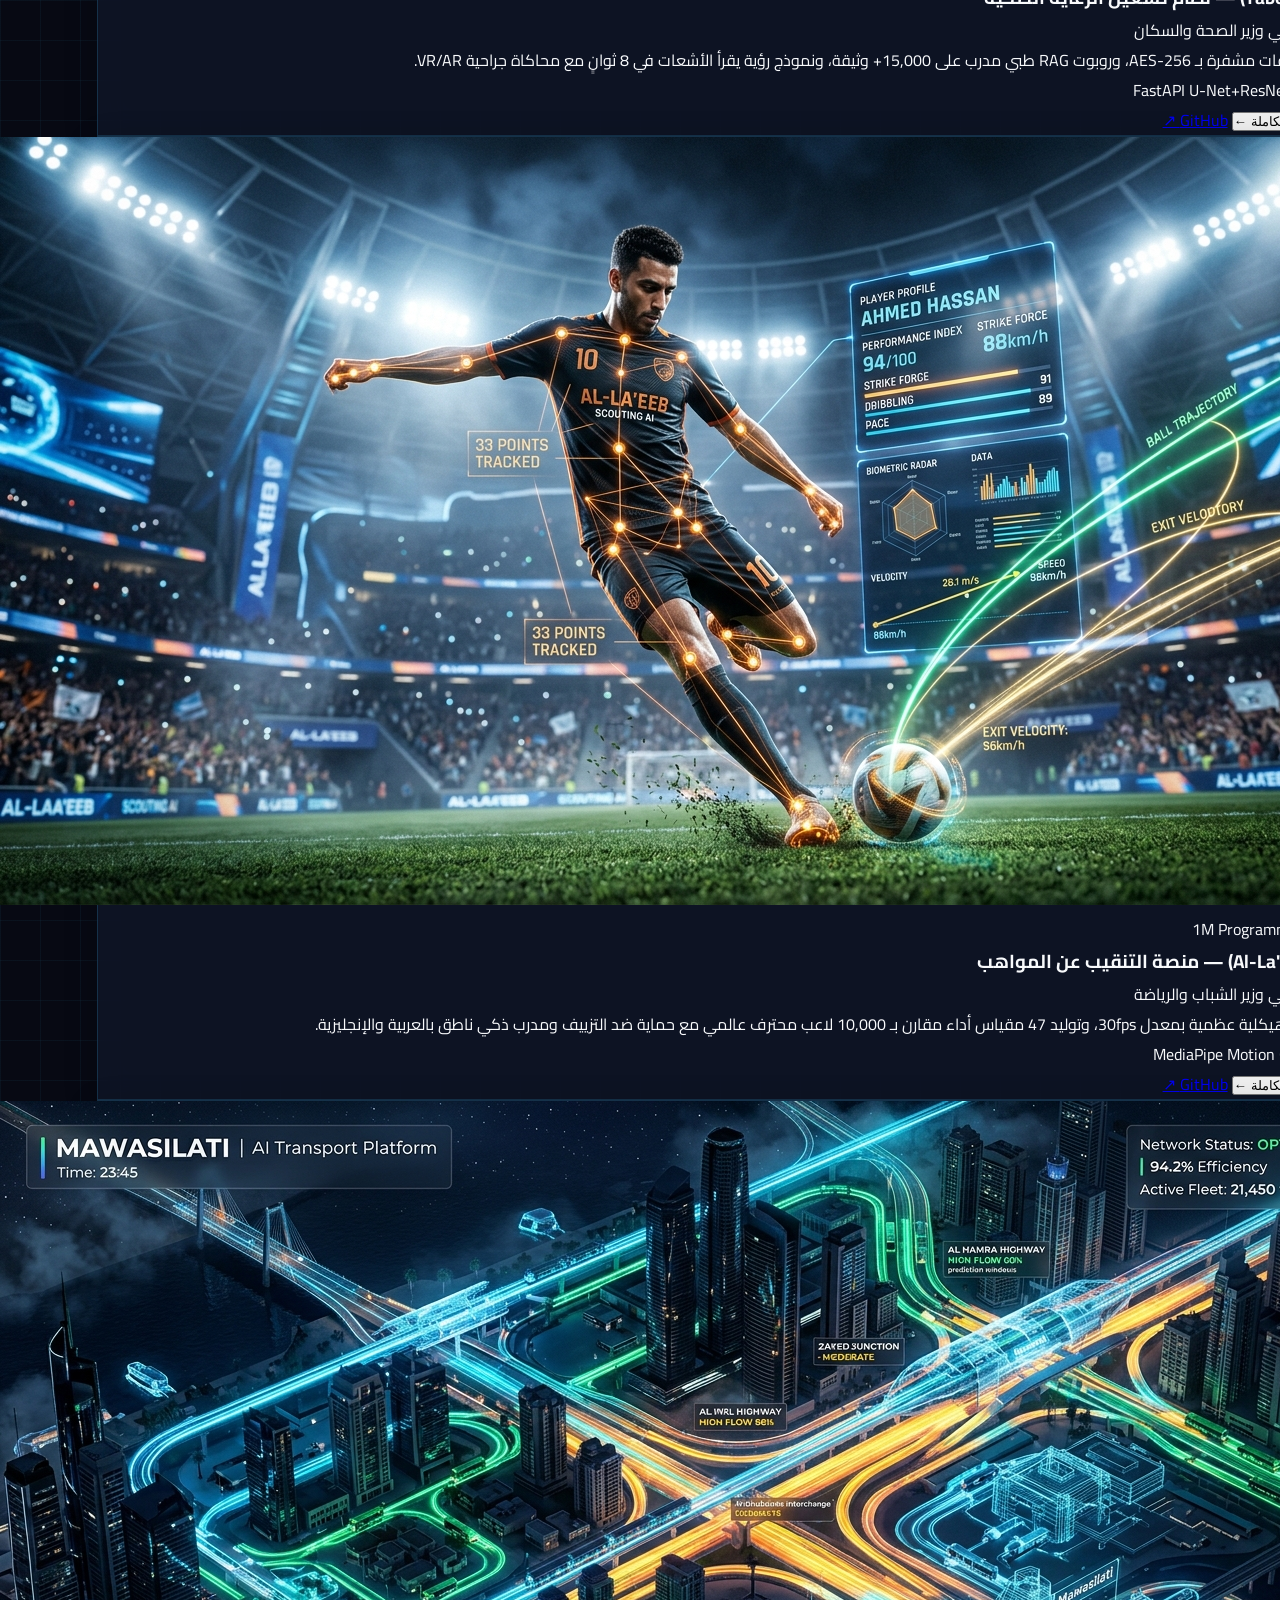
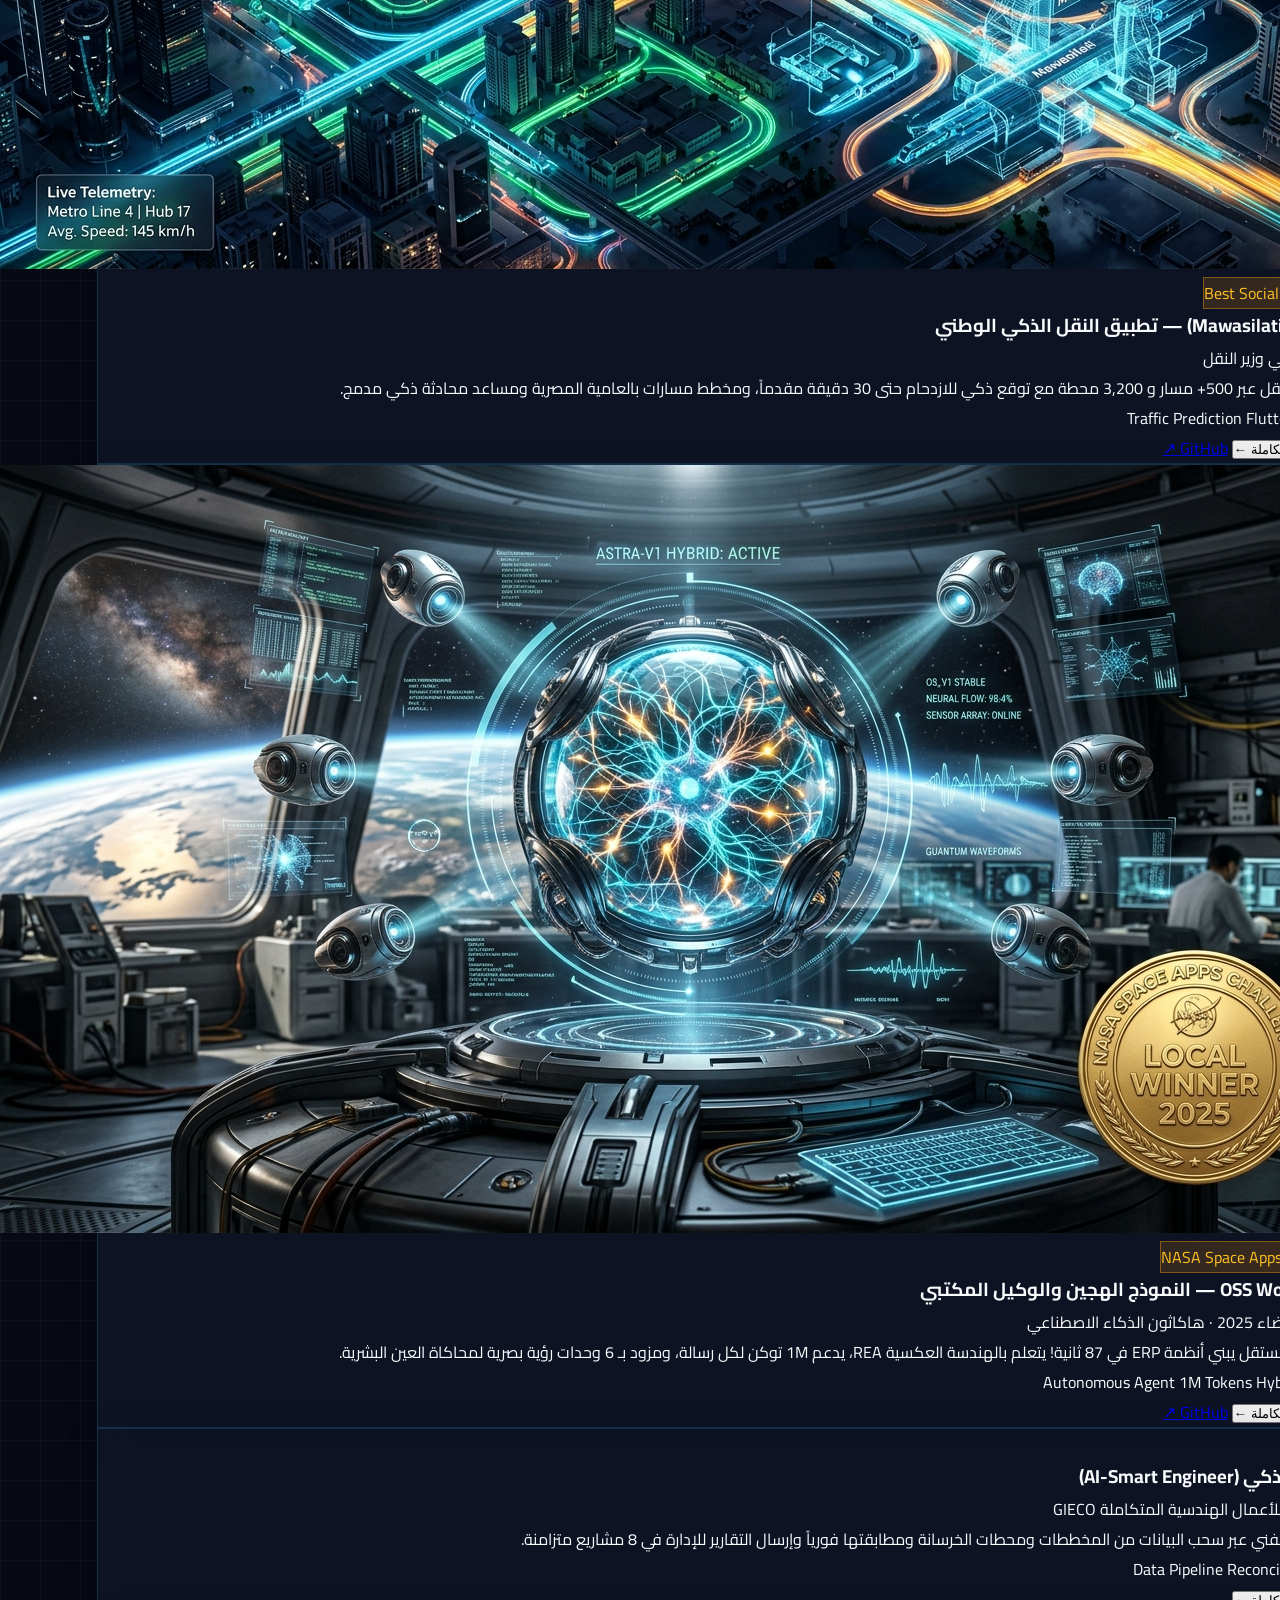
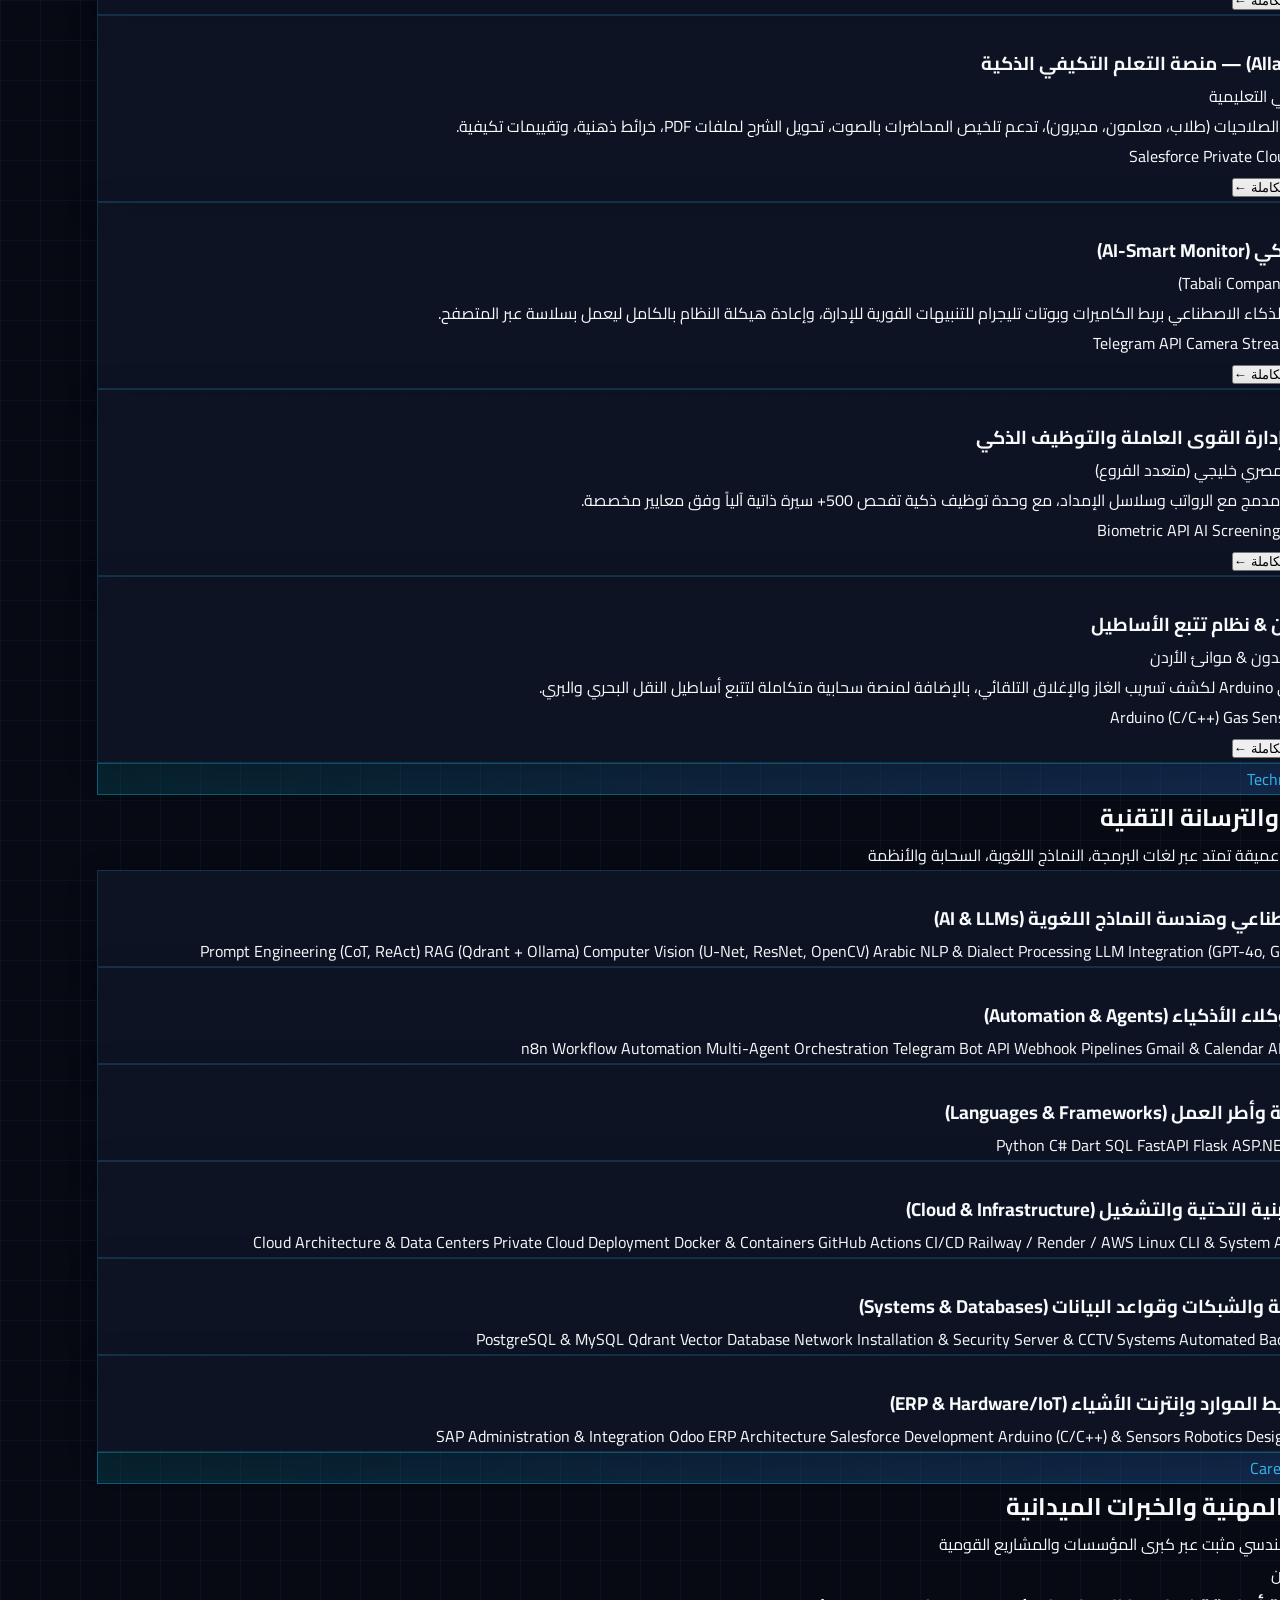
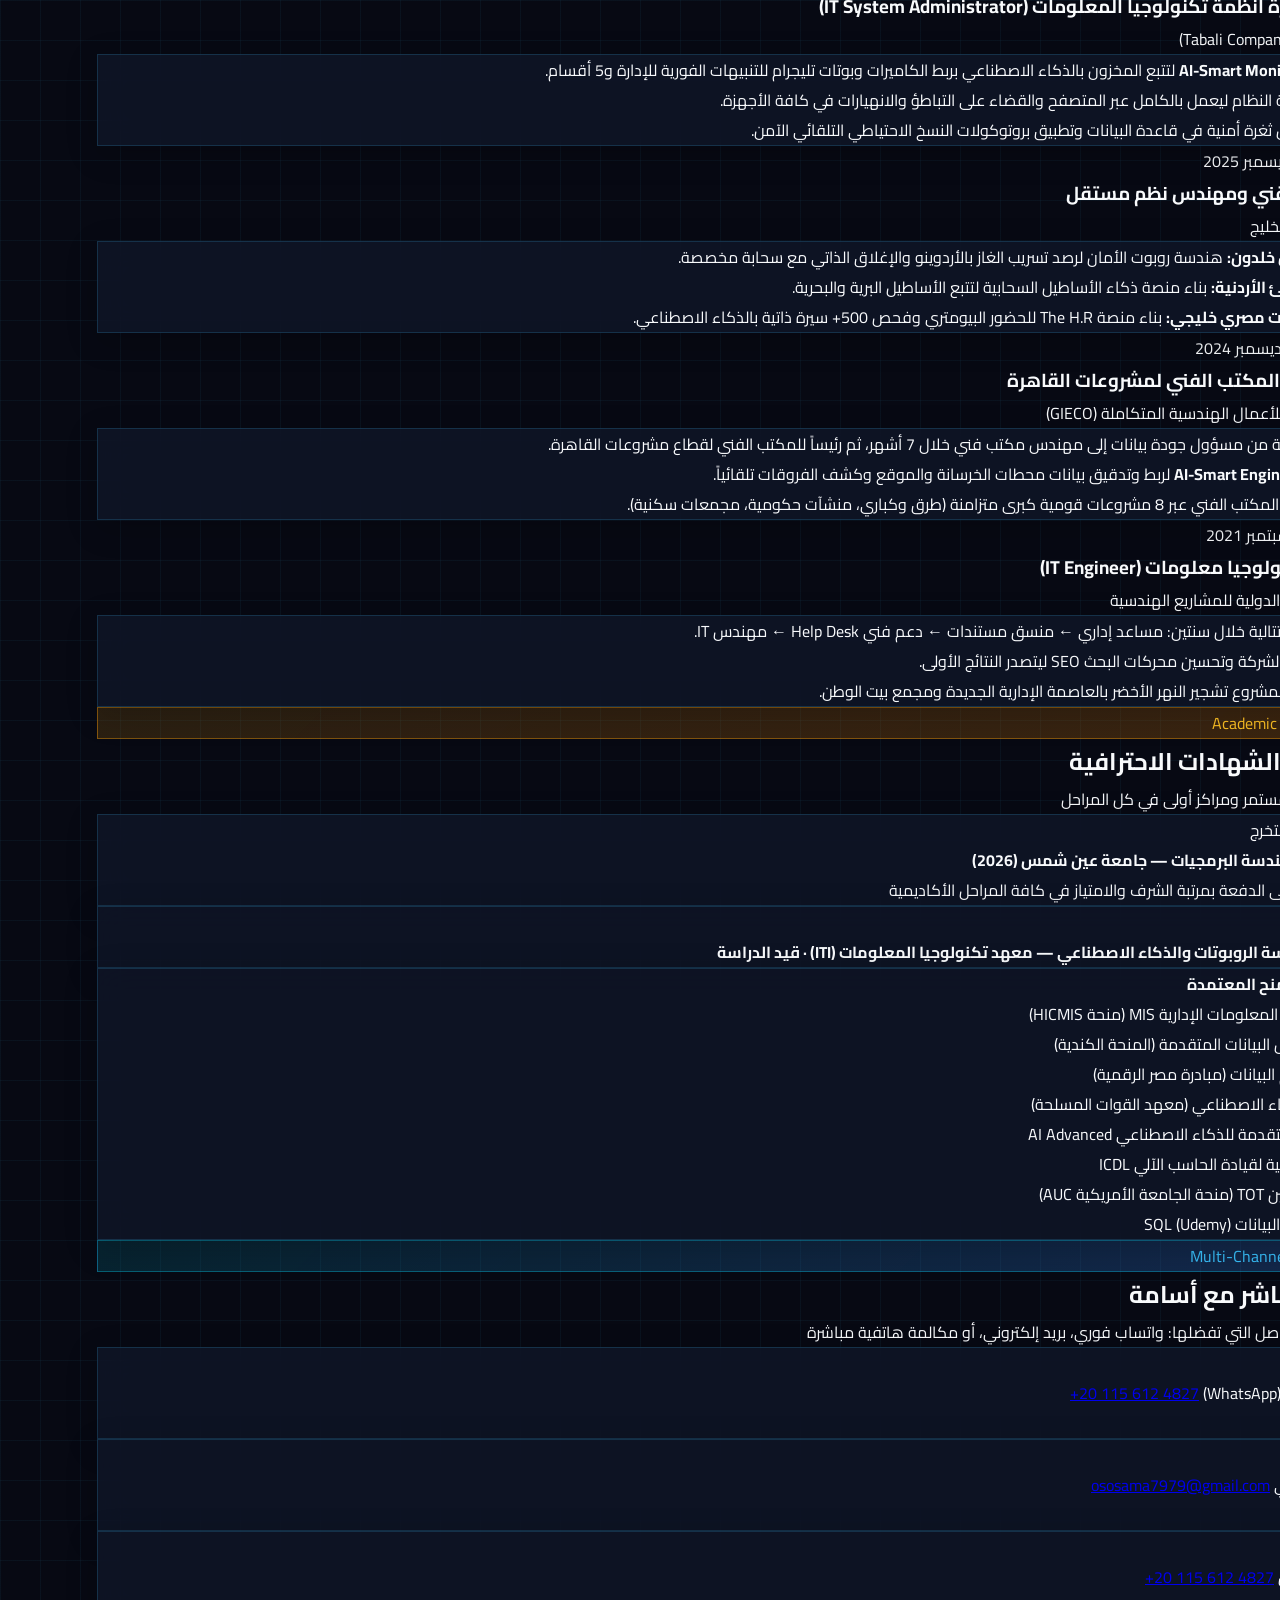
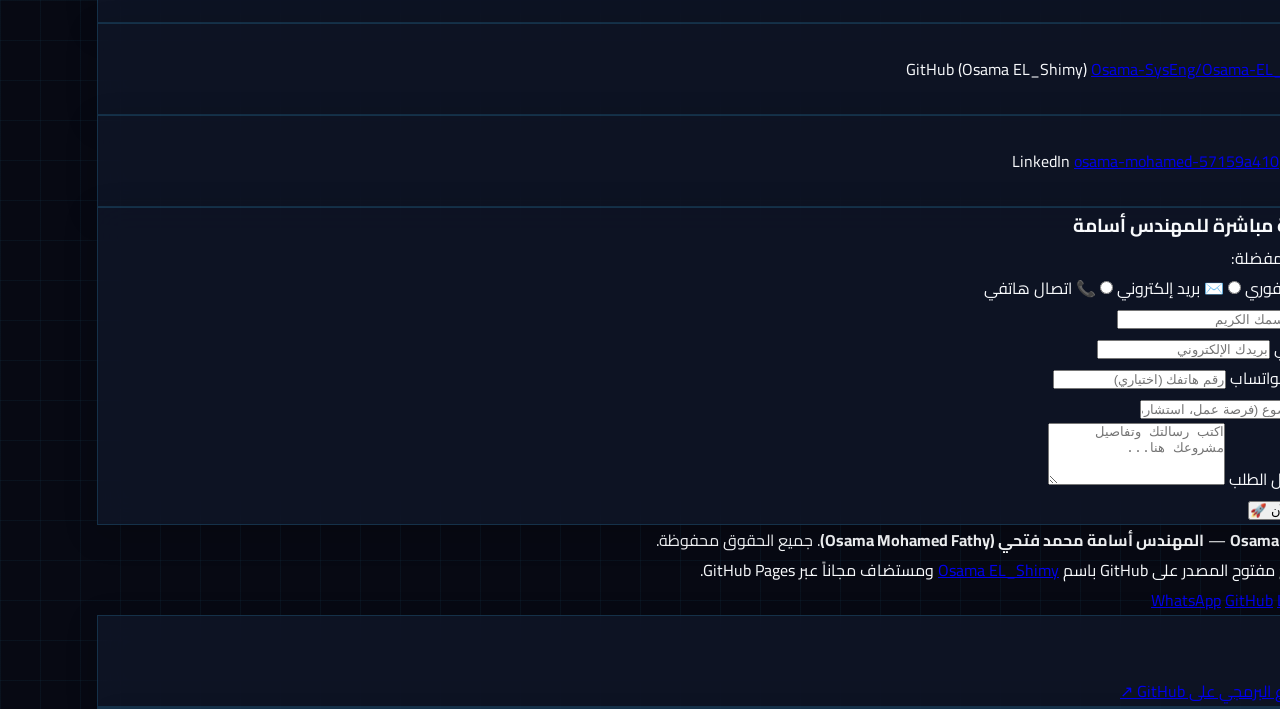
==== commit 65eadb1c: "feat: Real photos, multi-channel contact dispatch (WhatsApp/Email/Phone), platform branding Osama" ====
--- a/index.html
+++ b/index.html
@@ -3,12 +3,12 @@
 <head>
   <meta charset="UTF-8">
   <meta name="viewport" content="width=device-width, initial-scale=1.0">
-  <title>Osama Mohamed (El-Shimy) | IT Systems Engineer & Intelligent Automation Architect</title>
-  <meta name="description" content="Official Portfolio of Osama Mohamed (El-Shimy) - IT Systems Engineer, Intelligent Automation Architect, Creator of OS_V1, and Local Winner at NASA Space Apps Challenge 2025.">
-  <meta name="keywords" content="Osama Mohamed (El-Shimy), AI Architect, NASA Space Apps, Tabeeby, Al-La'eeb, Mawasilati, OS_V1, Enterprise Automation, Systems Engineer">
-  <meta property="og:title" content="Osama Mohamed (El-Shimy) | 3D AI & Systems Portfolio">
-  <meta property="og:description" content="5+ Years Experience · 5 Award-Winning AI Projects · 3 Ministerial Presentations · NASA Space Apps 2025 Winner">
-  <meta property="og:image" content="assets/images/os-v1.jpg">
+  <title>Osama | Osama Mohamed Fathy — IT Systems Engineer & Intelligent Automation Architect</title>
+  <meta name="description" content="Osama Platform — Official Portfolio of Osama Mohamed Fathy, IT Systems Engineer & Intelligent Automation Architect, Creator of OS_V1 & Local Winner at NASA Space Apps Challenge 2025.">
+  <meta name="keywords" content="Osama, Osama EL_Shimy, Osama Mohamed Fathy, NASA Space Apps, Tabeeby, Al-La'eeb, Mawasilati, OS_V1, Enterprise Automation, Systems Engineer">
+  <meta property="og:title" content="Osama | 3D AI & Systems Platform">
+  <meta property="og:description" content="Official Platform of Osama Mohamed Fathy · 5+ Years Experience · 5 Award-Winning AI Projects · 3 Ministerial Presentations · NASA Space Apps 2025 Winner">
+  <meta property="og:image" content="assets/images/osama-hero.jpg">
   
   <!-- Tailwind CSS CDN -->
   <script src="https://cdn.tailwindcss.com"></script>
@@ -42,14 +42,14 @@
   <header class="fixed top-0 left-0 right-0 z-50 glass-nav transition-all duration-300">
     <div class="max-w-7xl mx-auto px-4 sm:px-6 lg:px-8 h-20 flex items-center justify-between">
       
-      <!-- Logo & Brand -->
+      <!-- Brand Logo: Osama -->
       <a href="#hero" class="flex items-center gap-3 group">
         <div class="w-11 h-11 rounded-xl bg-gradient-to-tr from-cyan-500 via-blue-600 to-indigo-600 flex items-center justify-center font-black text-xl text-white shadow-lg shadow-cyan-500/30 group-hover:scale-105 transition">
-          OS
+          O
         </div>
         <div>
-          <span class="text-lg font-bold tracking-tight text-white block group-hover:text-cyan-400 transition" data-i18n="nav.name">أسامة محمد (الشيمي)</span>
-          <span class="text-xs text-cyan-400 font-mono tracking-wider block" data-i18n="nav.title">مهندس نظم وأتمتة ذكية</span>
+          <span class="text-xl font-black tracking-tight text-white block group-hover:text-cyan-400 transition" data-i18n="nav.platform">Osama</span>
+          <span class="text-[11px] text-cyan-400 font-mono tracking-wider block" data-i18n="nav.name">أسامة محمد فتحي</span>
         </div>
       </a>
 
@@ -67,11 +67,17 @@
         <a href="#contact" class="hover:text-cyan-400 transition" data-i18n="nav.contact">تواصل معي</a>
       </nav>
 
-      <!-- Controls: Assistant, Lang, Theme & CTA -->
-      <div class="flex items-center gap-3">
+      <!-- Controls: Assistant, Lang, Theme & WhatsApp -->
+      <div class="flex items-center gap-2.5">
         
+        <!-- Direct WhatsApp Quick Link -->
+        <a href="https://wa.me/201156124827" target="_blank" class="hidden sm:flex items-center gap-1.5 px-3 py-1.5 rounded-full bg-emerald-600/20 border border-emerald-500/40 text-emerald-300 text-xs font-semibold hover:bg-emerald-600/30 transition shadow-sm" title="تواصل عبر واتساب">
+          <span>💬</span>
+          <span class="hidden md:inline font-mono">WhatsApp</span>
+        </a>
+
         <!-- Osama AI Assistant Shortcut -->
-        <button id="nav-assistant-btn" class="hidden sm:flex items-center gap-2 px-3 py-1.5 rounded-full bg-cyan-950/80 border border-cyan-500/40 text-cyan-300 text-xs font-semibold hover:bg-cyan-900/60 transition shadow-sm" title="Chat with Osama AI">
+        <button id="nav-assistant-btn" class="flex items-center gap-2 px-3 py-1.5 rounded-full bg-cyan-950/80 border border-cyan-500/40 text-cyan-300 text-xs font-semibold hover:bg-cyan-900/60 transition shadow-sm" title="Chat with Osama AI">
           <span class="relative flex h-2 w-2">
             <span class="animate-ping absolute inline-flex h-full w-full rounded-full bg-cyan-400 opacity-75"></span>
             <span class="relative inline-flex rounded-full h-2 w-2 bg-cyan-500"></span>
@@ -109,7 +115,7 @@
     </div>
   </header>
 
-  <!-- HERO SECTION WITH 3D CANVAS -->
+  <!-- HERO SECTION WITH 3D CANVAS & OSAMA'S REAL PHOTO -->
   <section id="hero" class="relative min-h-screen pt-28 pb-16 flex items-center justify-center overflow-hidden">
     <!-- Three.js 3D Interactive Canvas -->
     <div id="hero-canvas-container"></div>
@@ -127,9 +133,9 @@
           </div>
 
           <div class="space-y-2">
-            <p class="text-sm md:text-base font-mono text-cyan-400 tracking-wider" data-i18n="hero.greeting">مرحباً، أنا</p>
+            <p class="text-sm md:text-base font-mono text-cyan-400 tracking-wider" data-i18n="hero.greeting">مرحباً بكم في منصة Osama، أنا</p>
             <h1 class="text-4xl sm:text-5xl lg:text-6xl font-black text-white tracking-tight leading-tight">
-              <span class="gradient-text-cyan-blue" data-i18n="hero.name">أسامة محمد (الشيمي)</span>
+              <span class="gradient-text-cyan-blue" data-i18n="hero.name">أسامة محمد فتحي</span>
             </h1>
             <p class="text-lg sm:text-xl font-semibold text-slate-300" data-i18n="hero.role">
               مهندس نظم تكنولوجيا المعلومات & مهندس معماري للأتمتة الذكية والذكاء الاصطناعي
@@ -140,18 +146,19 @@
             أبني منصات مراقبة فورية، وأتمتة متقدمة للعمليات، ونماذج ذكاء اصطناعي فائزة بجوائز دولية وحكومية كبرى، تم استعراضها أمام وزراء في الحكومة المصرية.
           </p>
 
-          <!-- CTAs -->
-          <div class="flex flex-wrap items-center gap-4 pt-2">
-            <a href="#projects" class="px-6 py-3.5 rounded-xl bg-gradient-to-r from-cyan-500 to-blue-600 hover:from-cyan-400 hover:to-blue-500 text-white font-bold text-sm shadow-lg shadow-cyan-500/25 hover:shadow-cyan-500/40 transform hover:-translate-y-0.5 transition" data-i18n="hero.ctaProjects">
-              استكشف المشاريع الفائزة
+          <!-- CTAs including Instant WhatsApp and Direct Email -->
+          <div class="flex flex-wrap items-center gap-3.5 pt-2">
+            <a href="https://wa.me/201156124827" target="_blank" class="px-5 py-3 rounded-xl bg-emerald-600 hover:bg-emerald-500 text-white font-bold text-xs sm:text-sm shadow-lg shadow-emerald-600/30 flex items-center gap-2 transform hover:-translate-y-0.5 transition">
+              <span>💬</span>
+              <span data-i18n="hero.whatsappBtn">مراسلة واتساب فورية</span>
             </a>
-            <button onclick="document.getElementById('ai-bubble-btn').click()" class="px-6 py-3.5 rounded-xl glass-panel hover:bg-slate-800 text-cyan-300 font-bold text-sm border border-cyan-500/40 hover:border-cyan-400 transition flex items-center gap-2">
-              <span>⚡</span>
+            <a href="#contact" class="px-5 py-3 rounded-xl bg-gradient-to-r from-cyan-500 to-blue-600 hover:from-cyan-400 hover:to-blue-500 text-white font-bold text-xs sm:text-sm shadow-lg shadow-cyan-500/25 transform hover:-translate-y-0.5 transition" data-i18n="hero.emailBtn">
+              مراسلة بالبريد الإلكتروني
+            </a>
+            <button onclick="document.getElementById('ai-bubble-btn').click()" class="px-5 py-3 rounded-xl glass-panel hover:bg-slate-800 text-cyan-300 font-bold text-xs sm:text-sm border border-cyan-500/40 hover:border-cyan-400 transition flex items-center gap-2">
+              <span>🤖</span>
               <span data-i18n="hero.ctaChat">تحدث مع مساعد أسامة الذكي</span>
             </button>
-            <a href="#contact" class="px-5 py-3.5 rounded-xl border border-slate-700 hover:border-slate-500 text-slate-300 text-sm font-semibold transition" data-i18n="nav.downloadCv">
-              تحميل السيرة الذاتية
-            </a>
           </div>
 
           <!-- Quick Stats / Metrics Counters -->
@@ -176,41 +183,41 @@
 
         </div>
 
-        <!-- Right Column: 3D Holographic Tech Card of Osama -->
+        <!-- Right Column: Osama's Real Tech Portrait Card -->
         <div class="lg:col-span-5 flex justify-center">
           <div class="relative w-full max-w-sm">
             <!-- Glowing Backlight -->
             <div class="absolute -inset-1 bg-gradient-to-r from-cyan-500 via-blue-600 to-purple-600 rounded-3xl blur-2xl opacity-40 group-hover:opacity-75 transition duration-1000"></div>
             
-            <div class="relative glass-panel rounded-3xl p-5 border border-cyan-500/30 shadow-2xl tilt-card">
-              <!-- Avatar Frame -->
-              <div class="relative rounded-2xl overflow-hidden aspect-square border border-slate-700/80 shadow-inner group">
-                <img src="assets/images/osama-profile.jpg" alt="Osama Mohamed (El-Shimy)" class="w-full h-full object-cover object-top transform group-hover:scale-105 transition duration-700">
-                <div class="absolute inset-0 bg-gradient-to-t from-slate-950 via-transparent to-transparent opacity-60"></div>
+            <div class="relative glass-panel rounded-3xl p-4 border border-cyan-500/30 shadow-2xl tilt-card">
+              <!-- Actual Personal Photo Frame -->
+              <div class="relative rounded-2xl overflow-hidden aspect-[3/4] border border-slate-700/80 shadow-inner group">
+                <img src="assets/images/osama-hero.jpg" alt="Eng. Osama Mohamed Fathy" class="w-full h-full object-cover object-top transform group-hover:scale-105 transition duration-700">
+                <div class="absolute inset-0 bg-gradient-to-t from-slate-950 via-transparent to-transparent opacity-50"></div>
                 
                 <!-- Floating Inset Badge -->
                 <div class="absolute bottom-3 left-3 right-3 glass-panel p-2.5 rounded-xl border border-cyan-500/40 flex items-center justify-between">
                   <div class="flex items-center gap-2">
                     <span class="w-2.5 h-2.5 rounded-full bg-emerald-400 animate-ping"></span>
-                    <span class="text-xs font-bold text-white">Cairo, Egypt</span>
+                    <span class="text-xs font-bold text-white">أسامة محمد فتحي</span>
                   </div>
-                  <span class="text-xs font-mono text-cyan-400">Ain Shams & ITI</span>
+                  <span class="text-[11px] font-mono text-cyan-400">Cairo, Egypt</span>
                 </div>
               </div>
 
               <!-- Quick Highlights list -->
               <div class="mt-4 space-y-2 text-xs text-slate-300">
                 <div class="flex items-center justify-between py-1.5 px-2 rounded-lg bg-slate-900/60">
-                  <span class="text-slate-400">Specialization:</span>
-                  <span class="font-semibold text-cyan-300">AI Architect & Systems</span>
+                  <span class="text-slate-400">Platform:</span>
+                  <span class="font-bold text-cyan-300">Osama</span>
                 </div>
                 <div class="flex items-center justify-between py-1.5 px-2 rounded-lg bg-slate-900/60">
-                  <span class="text-slate-400">Featured Creation:</span>
-                  <span class="font-semibold text-amber-300">OS_V1 Hybrid Model</span>
+                  <span class="text-slate-400">GitHub Project:</span>
+                  <a href="https://github.com/Osama-SysEng/Osama-EL_Shimy" target="_blank" class="font-mono text-amber-300 hover:underline">Osama EL_Shimy ↗</a>
                 </div>
                 <div class="flex items-center justify-between py-1.5 px-2 rounded-lg bg-slate-900/60">
-                  <span class="text-slate-400">GitHub:</span>
-                  <a href="https://github.com/Osama-SysEng" target="_blank" class="font-mono text-cyan-400 hover:underline">@Osama-SysEng</a>
+                  <span class="text-slate-400">WhatsApp Direct:</span>
+                  <a href="https://wa.me/201156124827" target="_blank" class="font-mono text-emerald-400 hover:underline" dir="ltr">+20 115 612 4827</a>
                 </div>
               </div>
 
@@ -222,8 +229,63 @@
     </div>
   </section>
 
-  <!-- AWARDS & RECOGNITION GALLERY SECTION -->
-  <section id="awards" class="py-24 relative z-10 border-t border-slate-800/80 bg-slate-950/60">
+  <!-- ABOUT SECTION WITH REAL PHOTO -->
+  <section id="about" class="py-24 relative z-10 border-t border-slate-800/80 bg-slate-950/60">
+    <div class="max-w-7xl mx-auto px-4 sm:px-6 lg:px-8">
+      <div class="grid grid-cols-1 lg:grid-cols-12 gap-12 items-center">
+        
+        <!-- Osama Photo in About Section -->
+        <div class="lg:col-span-5 flex justify-center">
+          <div class="relative w-full max-w-md">
+            <div class="glass-panel p-3 rounded-3xl border border-cyan-500/30 overflow-hidden shadow-2xl tilt-card">
+              <img src="assets/images/osama-about.jpg" alt="Osama Mohamed Fathy in Office" class="w-full h-96 object-cover object-top rounded-2xl">
+              <div class="p-3 text-center">
+                <span class="text-xs font-bold text-cyan-300 font-mono">المهندس أسامة محمد فتحي · القاهرة، مصر</span>
+              </div>
+            </div>
+          </div>
+        </div>
+
+        <!-- About Text Details -->
+        <div class="lg:col-span-7 space-y-6">
+          <div class="inline-flex items-center gap-2 px-3.5 py-1 rounded-full badge-cyan text-xs font-bold">
+            <span>👤</span>
+            <span>Professional Biography</span>
+          </div>
+          <h2 class="text-3xl sm:text-4xl font-extrabold text-white" data-i18n="about.heading">
+            عن المهندس أسامة محمد فتحي
+          </h2>
+          <p class="text-amber-400 font-semibold text-sm sm:text-base font-mono" data-i18n="about.subheading">
+            شغف بالهندسة المعمارية للنظم والذكاء الاصطناعي التوليدي والأتمتة
+          </p>
+          <p class="text-slate-300 text-sm sm:text-base leading-relaxed" data-i18n="about.bio1">
+            مهندس نظم تكنولوجيا معلومات ومعماري أتمتة ذكية بخبرة تتجاوز 5 سنوات في إدارة الأنظمة، وتكامل أنظمة تخطيط الموارد (SAP, Odoo, Salesforce)، والبنية التحتية السحابية، والأتمتة المدفوعة بنماذج الذكاء الاصطناعي.
+          </p>
+          <p class="text-slate-300 text-sm sm:text-base leading-relaxed" data-i18n="about.bio2">
+            مبتكر مستقل وراء 5 مشاريع ذكاء اصطناعي فائزة بجوائز كبرى — تم عرض ثلاثة منها مباشرة على وزراء في الحكومة المصرية (وزير الصحة، وزير الشباب والرياضة، ووزير النقل) — بما في ذلك تحقيق لقب الفائز المحلي في تحدي ناسا لتطبيقات الفضاء NASA Space Apps Challenge 2025 من بين 551 حدثاً حول العالم.
+          </p>
+
+          <!-- Direct Links -->
+          <div class="flex flex-wrap gap-4 pt-2 text-xs font-mono">
+            <a href="https://wa.me/201156124827" target="_blank" class="px-4 py-2 rounded-xl bg-emerald-950 text-emerald-300 border border-emerald-800 flex items-center gap-2 hover:bg-emerald-900 transition">
+              <span>💬</span> واتساب: +20 115 612 4827
+            </a>
+            <a href="mailto:ososama7979@gmail.com" class="px-4 py-2 rounded-xl bg-blue-950 text-blue-300 border border-blue-800 flex items-center gap-2 hover:bg-blue-900 transition">
+              <span>✉️</span> ososama7979@gmail.com
+            </a>
+            <a href="https://github.com/Osama-SysEng/Osama-EL_Shimy" target="_blank" class="px-4 py-2 rounded-xl bg-slate-900 text-cyan-300 border border-slate-700 flex items-center gap-2 hover:bg-slate-800 transition">
+              <span>🐙</span> مشروع Osama EL_Shimy ↗
+            </a>
+          </div>
+
+        </div>
+
+      </div>
+    </div>
+  </section>
+
+  <!-- AWARDS & RECOGNITION GALLERY SECTION WITH EMBLEM PHOTO -->
+  <section id="awards" class="py-24 relative z-10 border-t border-slate-800/80">
     <div class="max-w-7xl mx-auto px-4 sm:px-6 lg:px-8">
       
       <!-- Section Header -->
@@ -240,15 +302,15 @@
         </p>
       </div>
 
-      <!-- Awards Showcase Visual + Cards Grid -->
+      <!-- Awards Showcase Visual + Real Photo + Cards Grid -->
       <div class="grid grid-cols-1 lg:grid-cols-12 gap-8 items-center mb-12">
         
-        <!-- Showcase Trophy Image -->
+        <!-- Real Photo in front of Egyptian Republic Emblem -->
         <div class="lg:col-span-5">
           <div class="glass-panel p-3 rounded-2xl border border-amber-500/30 overflow-hidden shadow-2xl tilt-card">
-            <img src="assets/images/awards-showcase.jpg" alt="Osama Mohamed (El-Shimy) Awards Showcase" class="w-full h-80 object-cover rounded-xl">
+            <img src="assets/images/osama-awards.jpg" alt="Osama Mohamed Fathy with Egyptian State Emblem" class="w-full h-96 object-cover object-top rounded-xl">
             <div class="p-3 text-center">
-              <span class="text-xs font-bold text-amber-400">NASA Space Apps & Ministerial Innovation Gallery</span>
+              <span class="text-xs font-bold text-amber-400">المهندس أسامة محمد فتحي · التكريمات والمشاريع الحكومية والوزارية</span>
             </div>
           </div>
         </div>
@@ -316,7 +378,7 @@
   </section>
 
   <!-- PROJECTS & INNOVATIONS SHOWCASE -->
-  <section id="projects" class="py-24 relative z-10">
+  <section id="projects" class="py-24 relative z-10 bg-slate-950/60 border-t border-slate-800/80">
     <div class="max-w-7xl mx-auto px-4 sm:px-6 lg:px-8">
       
       <!-- Section Header -->
@@ -454,7 +516,7 @@
               </div>
               <div class="flex items-center justify-between pt-2 border-t border-slate-800 text-xs">
                 <button onclick="openProjectModal('oss')" class="text-purple-400 font-semibold hover:underline">عرض التفاصيل الكاملة ←</button>
-                <a href="https://github.com/Osama-SysEng/OSS-Work" target="_blank" class="text-slate-400 hover:text-white font-mono">GitHub ↗</a>
+                <a href="https://github.com/Osama-SysEng/oss-work-universal-ai-agent" target="_blank" class="text-slate-400 hover:text-white font-mono">GitHub ↗</a>
               </div>
             </div>
           </div>
@@ -576,7 +638,7 @@
   </section>
 
   <!-- TECHNICAL SKILLS & ARSENAL -->
-  <section id="skills" class="py-24 relative z-10 bg-slate-950/80 border-t border-slate-800/80">
+  <section id="skills" class="py-24 relative z-10 border-t border-slate-800/80">
     <div class="max-w-7xl mx-auto px-4 sm:px-6 lg:px-8">
       
       <!-- Section Header -->
@@ -695,7 +757,7 @@
   </section>
 
   <!-- PROFESSIONAL EXPERIENCE TIMELINE -->
-  <section id="experience" class="py-24 relative z-10 border-t border-slate-800/80">
+  <section id="experience" class="py-24 relative z-10 bg-slate-950/60 border-t border-slate-800/80">
     <div class="max-w-5xl mx-auto px-4 sm:px-6 lg:px-8">
       
       <!-- Section Header -->
@@ -789,7 +851,7 @@
   </section>
 
   <!-- EDUCATION & CERTIFICATIONS -->
-  <section id="education" class="py-24 relative z-10 bg-slate-950/80 border-t border-slate-800/80">
+  <section id="education" class="py-24 relative z-10 border-t border-slate-800/80">
     <div class="max-w-7xl mx-auto px-4 sm:px-6 lg:px-8">
       
       <div class="grid grid-cols-1 lg:grid-cols-12 gap-12 items-center">
@@ -867,21 +929,21 @@
     </div>
   </section>
 
-  <!-- CONTACT & COLLABORATION SECTION -->
-  <section id="contact" class="py-24 relative z-10 border-t border-slate-800/80">
+  <!-- CONTACT & MULTI-CHANNEL DISPATCH SECTION -->
+  <section id="contact" class="py-24 relative z-10 bg-slate-950/60 border-t border-slate-800/80">
     <div class="max-w-7xl mx-auto px-4 sm:px-6 lg:px-8">
       
       <!-- Section Header -->
       <div class="text-center max-w-3xl mx-auto mb-16 space-y-3">
         <div class="inline-flex items-center gap-2 px-3.5 py-1 rounded-full badge-cyan text-xs font-bold">
           <span>📬</span>
-          <span>Get in Touch</span>
+          <span>Multi-Channel Dispatch</span>
         </div>
         <h2 class="text-3xl sm:text-4xl font-extrabold text-white" data-i18n="contact.heading">
-          دعنا نبني المستقبل معاً
+          تواصل مباشر مع أسامة
         </h2>
         <p class="text-slate-400 text-sm sm:text-base" data-i18n="contact.subheading">
-          متاح للاستشارات التقنية، قيادة مشاريع الذكاء الاصطناعي والأتمتة، والفرص الهندسية المتقدمة
+          اختر وسيلة التواصل التي تفضلها: واتساب فوري، بريد إلكتروني، أو مكالمة هاتفية مباشرة
         </p>
       </div>
 
@@ -890,6 +952,18 @@
         <!-- Contact Cards -->
         <div class="lg:col-span-5 space-y-4">
           
+          <!-- WhatsApp Card -->
+          <div class="glass-panel p-5 rounded-2xl border border-emerald-500/40 flex items-center justify-between group hover:border-emerald-400 transition">
+            <div class="flex items-center gap-4">
+              <div class="w-12 h-12 rounded-xl bg-emerald-950 text-emerald-400 flex items-center justify-center text-xl">💬</div>
+              <div>
+                <span class="text-xs text-slate-400 block">واتساب مباشر (WhatsApp)</span>
+                <a href="https://wa.me/201156124827" target="_blank" class="text-sm font-mono font-bold text-white hover:text-emerald-400" dir="ltr">+20 115 612 4827</a>
+              </div>
+            </div>
+            <a href="https://wa.me/201156124827" target="_blank" class="px-3 py-1.5 rounded-lg bg-emerald-600 hover:bg-emerald-500 text-white font-bold text-xs transition">محادثة ↗</a>
+          </div>
+
           <!-- Email Card -->
           <div class="glass-panel p-5 rounded-2xl border border-slate-800 flex items-center justify-between group hover:border-cyan-400 transition">
             <div class="flex items-center gap-4">
@@ -905,25 +979,25 @@
           <!-- Phone Card -->
           <div class="glass-panel p-5 rounded-2xl border border-slate-800 flex items-center justify-between group hover:border-cyan-400 transition">
             <div class="flex items-center gap-4">
-              <div class="w-12 h-12 rounded-xl bg-emerald-950 text-emerald-400 flex items-center justify-center text-xl">📱</div>
+              <div class="w-12 h-12 rounded-xl bg-blue-950 text-blue-400 flex items-center justify-center text-xl">📱</div>
               <div>
-                <span class="text-xs text-slate-400 block">الهاتف / واتساب</span>
-                <a href="tel:+201156124827" class="text-sm font-mono font-bold text-white hover:text-emerald-400" dir="ltr">+20 115 612 4827</a>
-              </div>
-            </div>
-            <button onclick="copyToClipboard('+201156124827', 'رقم الهاتف')" class="p-2 rounded-lg bg-slate-800 hover:bg-slate-700 text-slate-300 text-xs">نسخ</button>
-          </div>
-
-          <!-- GitHub Card -->
+                <span class="text-xs text-slate-400 block">الهاتف / اتصال</span>
+                <a href="tel:+201156124827" class="text-sm font-mono font-bold text-white hover:text-blue-400" dir="ltr">+20 115 612 4827</a>
+              </div>
+            </div>
+            <a href="tel:+201156124827" class="p-2 rounded-lg bg-slate-800 hover:bg-slate-700 text-slate-300 text-xs">اتصال 📞</a>
+          </div>
+
+          <!-- GitHub Card (Project Osama EL_Shimy) -->
           <div class="glass-panel p-5 rounded-2xl border border-slate-800 flex items-center justify-between group hover:border-cyan-400 transition">
             <div class="flex items-center gap-4">
               <div class="w-12 h-12 rounded-xl bg-slate-900 text-white flex items-center justify-center text-xl">🐙</div>
               <div>
-                <span class="text-xs text-slate-400 block">مستودع الأكواد GitHub</span>
-                <a href="https://github.com/Osama-SysEng" target="_blank" class="text-sm font-mono font-bold text-white hover:text-cyan-400">github.com/Osama-SysEng</a>
-              </div>
-            </div>
-            <a href="https://github.com/Osama-SysEng" target="_blank" class="p-2 rounded-lg bg-slate-800 hover:bg-slate-700 text-slate-300 text-xs">زيارة ↗</a>
+                <span class="text-xs text-slate-400 block">مشروع GitHub (Osama EL_Shimy)</span>
+                <a href="https://github.com/Osama-SysEng/Osama-EL_Shimy" target="_blank" class="text-sm font-mono font-bold text-white hover:text-cyan-400">Osama-SysEng/Osama-EL_Shimy</a>
+              </div>
+            </div>
+            <a href="https://github.com/Osama-SysEng/Osama-EL_Shimy" target="_blank" class="p-2 rounded-lg bg-slate-800 hover:bg-slate-700 text-slate-300 text-xs">زيارة ↗</a>
           </div>
 
           <!-- LinkedIn Card -->
@@ -940,34 +1014,59 @@
 
         </div>
 
-        <!-- Contact Form -->
+        <!-- Contact Form with Multi-Channel Choice -->
         <div class="lg:col-span-7">
-          <form id="contact-form" class="glass-panel p-8 rounded-2xl border border-slate-800 space-y-4">
-            <h3 class="text-lg font-bold text-white mb-2" data-i18n="contact.sendMsg">إرسال رسالة مباشرة</h3>
+          <form id="contact-form" class="glass-panel p-8 rounded-2xl border border-slate-800 space-y-5">
+            <h3 class="text-lg font-bold text-white mb-2" data-i18n="contact.sendMsg">إرسال رسالة مباشرة للمهندس أسامة</h3>
             
+            <!-- Channel Selector (WhatsApp vs Email vs Phone) -->
+            <div class="space-y-2">
+              <label class="block text-xs font-semibold text-cyan-300" data-i18n="contact.channelLabel">قناة الإرسال المفضلة:</label>
+              <div class="grid grid-cols-1 sm:grid-cols-3 gap-2.5 text-xs font-semibold">
+                <label class="flex items-center gap-2 p-2.5 rounded-xl bg-slate-900/90 border border-emerald-500/40 cursor-pointer hover:bg-emerald-950/30 transition">
+                  <input type="radio" name="dispatch-channel" value="whatsapp" checked class="text-emerald-500 focus:ring-emerald-400">
+                  <span class="text-emerald-300">💬 واتساب فوري</span>
+                </label>
+                <label class="flex items-center gap-2 p-2.5 rounded-xl bg-slate-900/90 border border-blue-500/40 cursor-pointer hover:bg-blue-950/30 transition">
+                  <input type="radio" name="dispatch-channel" value="email" class="text-blue-500 focus:ring-blue-400">
+                  <span class="text-blue-300">✉️ بريد إلكتروني</span>
+                </label>
+                <label class="flex items-center gap-2 p-2.5 rounded-xl bg-slate-900/90 border border-slate-700 cursor-pointer hover:bg-slate-800 transition">
+                  <input type="radio" name="dispatch-channel" value="phone" class="text-cyan-500 focus:ring-cyan-400">
+                  <span class="text-slate-300">📞 اتصال هاتفي</span>
+                </label>
+              </div>
+            </div>
+
             <div class="grid grid-cols-1 sm:grid-cols-2 gap-4">
               <div>
                 <label class="block text-xs text-slate-400 mb-1">الاسم الكريم</label>
-                <input type="text" required placeholder="اسمك الكريم" data-i18n="contact.namePlaceholder" class="w-full px-4 py-3 rounded-xl bg-slate-900 border border-slate-700 text-white text-sm focus:outline-none focus:border-cyan-400 transition">
+                <input id="form-name" type="text" required placeholder="اسمك الكريم" data-i18n="contact.namePlaceholder" class="w-full px-4 py-3 rounded-xl bg-slate-900 border border-slate-700 text-white text-sm focus:outline-none focus:border-cyan-400 transition">
               </div>
               <div>
                 <label class="block text-xs text-slate-400 mb-1">البريد الإلكتروني</label>
-                <input type="email" required placeholder="name@example.com" data-i18n="contact.emailPlaceholder" class="w-full px-4 py-3 rounded-xl bg-slate-900 border border-slate-700 text-white text-sm focus:outline-none focus:border-cyan-400 transition">
-              </div>
-            </div>
-
-            <div>
-              <label class="block text-xs text-slate-400 mb-1">الموضوع</label>
-              <input type="text" required placeholder="فرصة عمل / استشارة / تعاون تقني" data-i18n="contact.subjectPlaceholder" class="w-full px-4 py-3 rounded-xl bg-slate-900 border border-slate-700 text-white text-sm focus:outline-none focus:border-cyan-400 transition">
-            </div>
-
-            <div>
-              <label class="block text-xs text-slate-400 mb-1">الرسالة</label>
-              <textarea rows="4" required placeholder="اكتب تفاصيل رسالتك هنا..." data-i18n="contact.messagePlaceholder" class="w-full px-4 py-3 rounded-xl bg-slate-900 border border-slate-700 text-white text-sm focus:outline-none focus:border-cyan-400 transition"></textarea>
+                <input id="form-email" type="email" required placeholder="name@example.com" data-i18n="contact.emailPlaceholder" class="w-full px-4 py-3 rounded-xl bg-slate-900 border border-slate-700 text-white text-sm focus:outline-none focus:border-cyan-400 transition">
+              </div>
+            </div>
+
+            <div class="grid grid-cols-1 sm:grid-cols-2 gap-4">
+              <div>
+                <label class="block text-xs text-slate-400 mb-1">رقم الهاتف / الواتساب</label>
+                <input id="form-phone" type="text" placeholder="+20..." data-i18n="contact.phonePlaceholder" class="w-full px-4 py-3 rounded-xl bg-slate-900 border border-slate-700 text-white text-sm focus:outline-none focus:border-cyan-400 transition">
+              </div>
+              <div>
+                <label class="block text-xs text-slate-400 mb-1">الموضوع</label>
+                <input id="form-subject" type="text" required placeholder="فرصة عمل / استشارة / مشروع" data-i18n="contact.subjectPlaceholder" class="w-full px-4 py-3 rounded-xl bg-slate-900 border border-slate-700 text-white text-sm focus:outline-none focus:border-cyan-400 transition">
+              </div>
+            </div>
+
+            <div>
+              <label class="block text-xs text-slate-400 mb-1">الرسالة وتفاصيل الطلب</label>
+              <textarea id="form-message" rows="4" required placeholder="اكتب رسالتك وتفاصيل مشروعك هنا..." data-i18n="contact.messagePlaceholder" class="w-full px-4 py-3 rounded-xl bg-slate-900 border border-slate-700 text-white text-sm focus:outline-none focus:border-cyan-400 transition"></textarea>
             </div>
 
             <button type="submit" class="w-full py-3.5 rounded-xl bg-gradient-to-r from-cyan-500 to-blue-600 hover:from-cyan-400 hover:to-blue-500 text-white font-bold text-sm shadow-lg shadow-cyan-500/25 transition" data-i18n="contact.sendBtn">
-              إرسال الرسالة الآن
+              إرسال الرسالة الآن 🚀
             </button>
           </form>
         </div>
@@ -981,11 +1080,16 @@
   <footer class="py-10 border-t border-slate-800 bg-slate-950 text-slate-400 text-xs">
     <div class="max-w-7xl mx-auto px-4 sm:px-6 lg:px-8 flex flex-col sm:flex-row items-center justify-between gap-4">
       <div>
-        <p>© 2026 <strong>أسامة محمد (الشيمي) (Osama Mohamed (El-Shimy))</strong>. جميع الحقوق محفوظة.</p>
-        <p class="text-[11px] text-slate-500 mt-1">مشروع الموقع مفتوح المصدر على GitHub ومستضاف على خوادم مجانية فائقة السرعة.</p>
+        <p>© 2026 <strong>منصة Osama</strong> — <strong>المهندس أسامة محمد فتحي (Osama Mohamed Fathy)</strong>. جميع الحقوق محفوظة.</p>
+        <p class="text-[11px] text-slate-500 mt-1">
+          مشروع الموقع مفتوح المصدر على GitHub باسم 
+          <a href="https://github.com/Osama-SysEng/Osama-EL_Shimy" target="_blank" class="text-cyan-400 hover:underline">Osama EL_Shimy</a> 
+          ومستضاف مجاناً عبر GitHub Pages.
+        </p>
       </div>
       <div class="flex items-center gap-4">
-        <a href="https://github.com/Osama-SysEng" target="_blank" class="hover:text-cyan-400 transition">GitHub</a>
+        <a href="https://wa.me/201156124827" target="_blank" class="text-emerald-400 hover:underline">WhatsApp</a>
+        <a href="https://github.com/Osama-SysEng/Osama-EL_Shimy" target="_blank" class="hover:text-cyan-400 transition">GitHub</a>
         <a href="https://linkedin.com/in/osama-mohamed-57159a410" target="_blank" class="hover:text-cyan-400 transition">LinkedIn</a>
         <a href="mailto:ososama7979@gmail.com" class="hover:text-cyan-400 transition">Email</a>
       </div>
@@ -995,7 +1099,7 @@
   <!-- FLOATING SMART AI ASSISTANT WIDGET: "أسامة" (OSAMA AI) -->
   <div class="ai-assistant-bubble">
     <button id="ai-bubble-btn" class="w-14 h-14 rounded-full bg-gradient-to-tr from-cyan-500 via-blue-600 to-purple-600 text-white shadow-xl flex items-center justify-center pulse-glow relative cursor-pointer" title="تحدث مع مساعد أسامة الذكي">
-      <span class="text-2xl">🤖</span>
+      <img src="assets/images/osama-avatar.jpg" alt="Osama AI" class="w-12 h-12 rounded-full object-cover border-2 border-white/80">
       <span class="absolute -top-1 -right-1 w-4 h-4 bg-emerald-400 border-2 border-slate-950 rounded-full animate-pulse"></span>
     </button>
   </div>
@@ -1003,16 +1107,16 @@
   <!-- AI ASSISTANT CHAT WINDOW -->
   <div id="ai-chat-window" class="ai-chat-window glass-panel border border-cyan-500/40 hidden">
     <!-- Chat Header -->
-    <div class="p-4 bg-slate-900/90 border-b border-slate-800 flex items-center justify-between">
+    <div class="p-3.5 bg-slate-900/95 border-b border-slate-800 flex items-center justify-between">
       <div class="flex items-center gap-3">
-        <div class="w-9 h-9 rounded-full bg-gradient-to-tr from-cyan-500 to-blue-600 flex items-center justify-center text-lg text-white">🤖</div>
+        <img src="assets/images/osama-avatar.jpg" alt="Osama AI" class="w-9 h-9 rounded-full object-cover border border-cyan-400">
         <div>
           <h4 class="text-sm font-bold text-white flex items-center gap-1.5" data-i18n="assistant.title">
             مساعد أسامة الذكي
           </h4>
           <span class="text-[11px] text-emerald-400 flex items-center gap-1">
             <span class="w-1.5 h-1.5 rounded-full bg-emerald-400"></span>
-            <span data-i18n="assistant.status">متصل وجاهز للإجابة</span>
+            <span data-i18n="assistant.status">متصل ويمكنه توصيل رسالتك فوراً</span>
           </span>
         </div>
       </div>
@@ -1020,7 +1124,7 @@
     </div>
 
     <!-- Quick Prompts Scrollbar -->
-    <div id="ai-chips-container" class="p-2.5 bg-slate-900/60 border-b border-slate-800/80 flex items-center gap-2 overflow-x-auto no-scrollbar">
+    <div id="ai-chips-container" class="p-2 bg-slate-900/70 border-b border-slate-800/80 flex items-center gap-2 overflow-x-auto no-scrollbar">
       <!-- Injected dynamically -->
     </div>
 
@@ -1028,14 +1132,14 @@
     <div id="ai-messages" class="flex-1 p-4 overflow-y-auto space-y-3 text-xs">
       <div class="flex justify-start">
         <div class="bg-slate-800 text-slate-100 border border-slate-700 rounded-2xl rounded-bl-none px-4 py-2.5 max-w-[88%] text-xs shadow-md leading-relaxed" data-i18n="assistant.welcome">
-          أهلاً بك! أنا المساعد الذكي للمهندس أسامة محمد (الشيمي). يسعدني الإجابة عن أي استفسار يخص مشاريعه مثل Tabeeby، أو نموذجه الحائز على المركز الأول في ناسا OS_V1، أو خبراته في الأتمتة والسحابة. كيف أساعدك اليوم؟
+          أهلاً بك في منصة Osama! أنا المساعد الذكي للمهندس أسامة محمد فتحي. يسعدني الإجابة عن أي استفسار يخص مشاريعه وجوائزه، كما يمكنني توصيل رسالتك له فوراً عبر الواتساب أو البريد الإلكتروني. كيف أساعدك اليوم؟
         </div>
       </div>
     </div>
 
     <!-- Input Bar -->
     <div class="p-3 bg-slate-900 border-t border-slate-800 flex items-center gap-2">
-      <input id="ai-chat-input" type="text" placeholder="اسألني عن مشاريع أسامة، جوائزه، أو خبراته..." data-i18n="assistant.placeholder" class="flex-1 px-3.5 py-2.5 rounded-xl bg-slate-950 border border-slate-700 text-xs text-white focus:outline-none focus:border-cyan-400 transition">
+      <input id="ai-chat-input" type="text" placeholder="اطلب من المساعد إرسال رسالة لأسامة أو اسأله عن خبراته..." data-i18n="assistant.placeholder" class="flex-1 px-3.5 py-2.5 rounded-xl bg-slate-950 border border-slate-700 text-xs text-white focus:outline-none focus:border-cyan-400 transition">
       <button id="ai-send-btn" class="p-2.5 rounded-xl bg-gradient-to-r from-cyan-500 to-blue-600 text-white hover:from-cyan-400 hover:to-blue-500 transition">
         <svg class="w-4 h-4 transform rotate-180" fill="none" stroke="currentColor" viewBox="0 0 24 24"><path stroke-linecap="round" stroke-linejoin="round" stroke-width="2" d="M14 5l7 7m0 0l-7 7m7-7H3"/></svg>
       </button>
@@ -1074,4 +1178,3 @@
   <script src="js/app.js"></script>
 </body>
 </html>
-
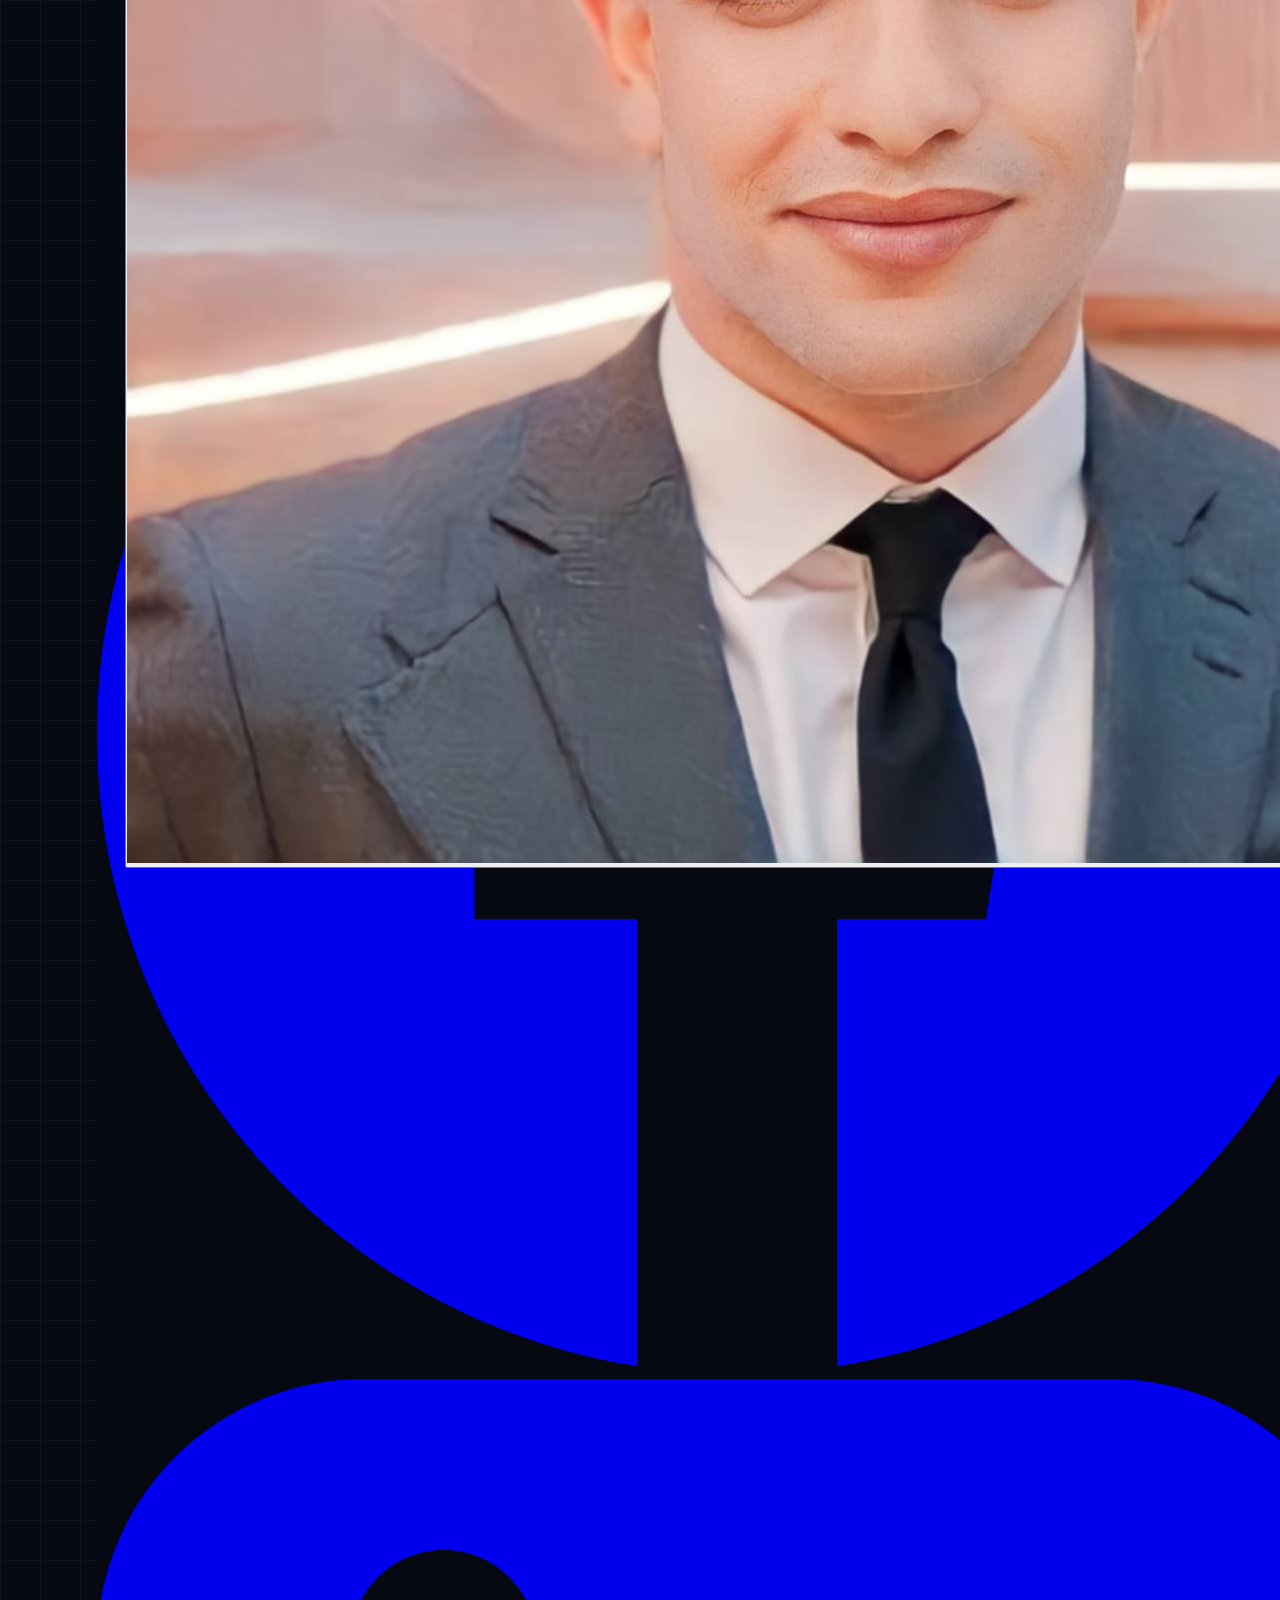
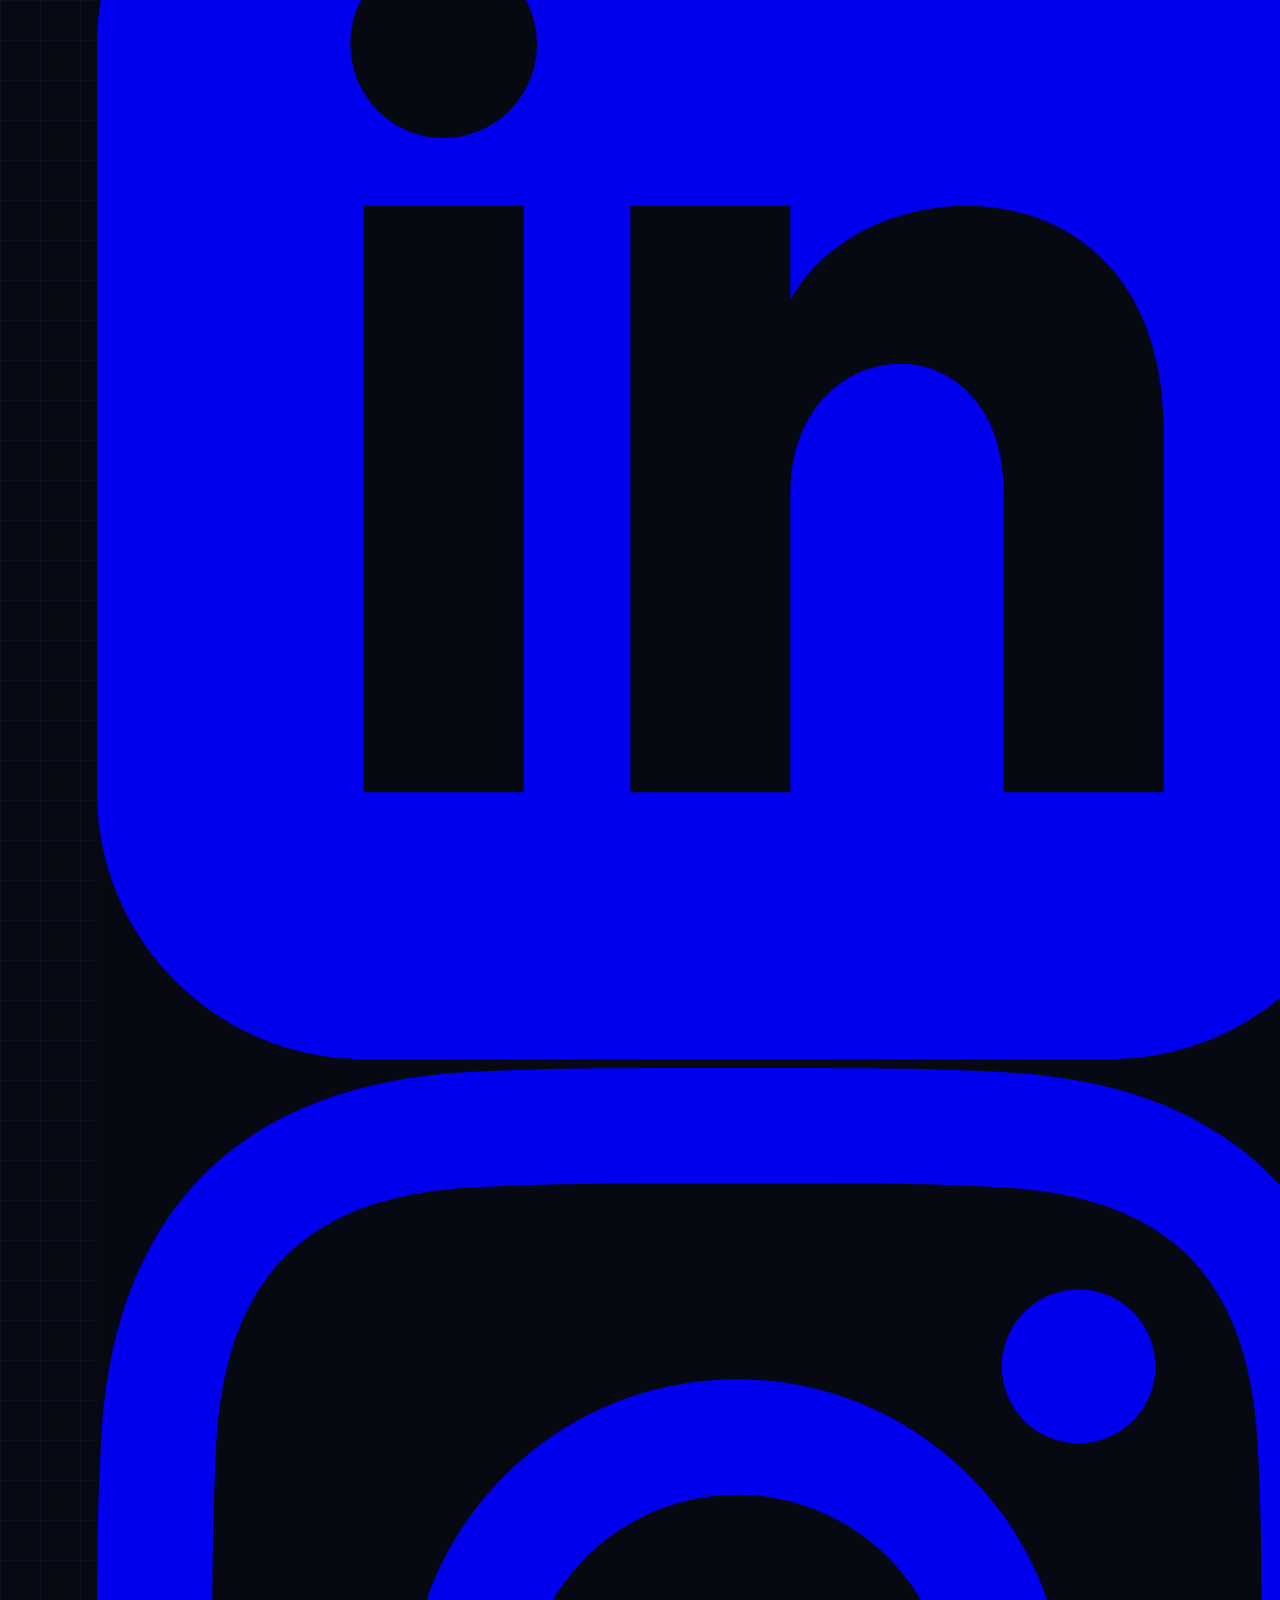
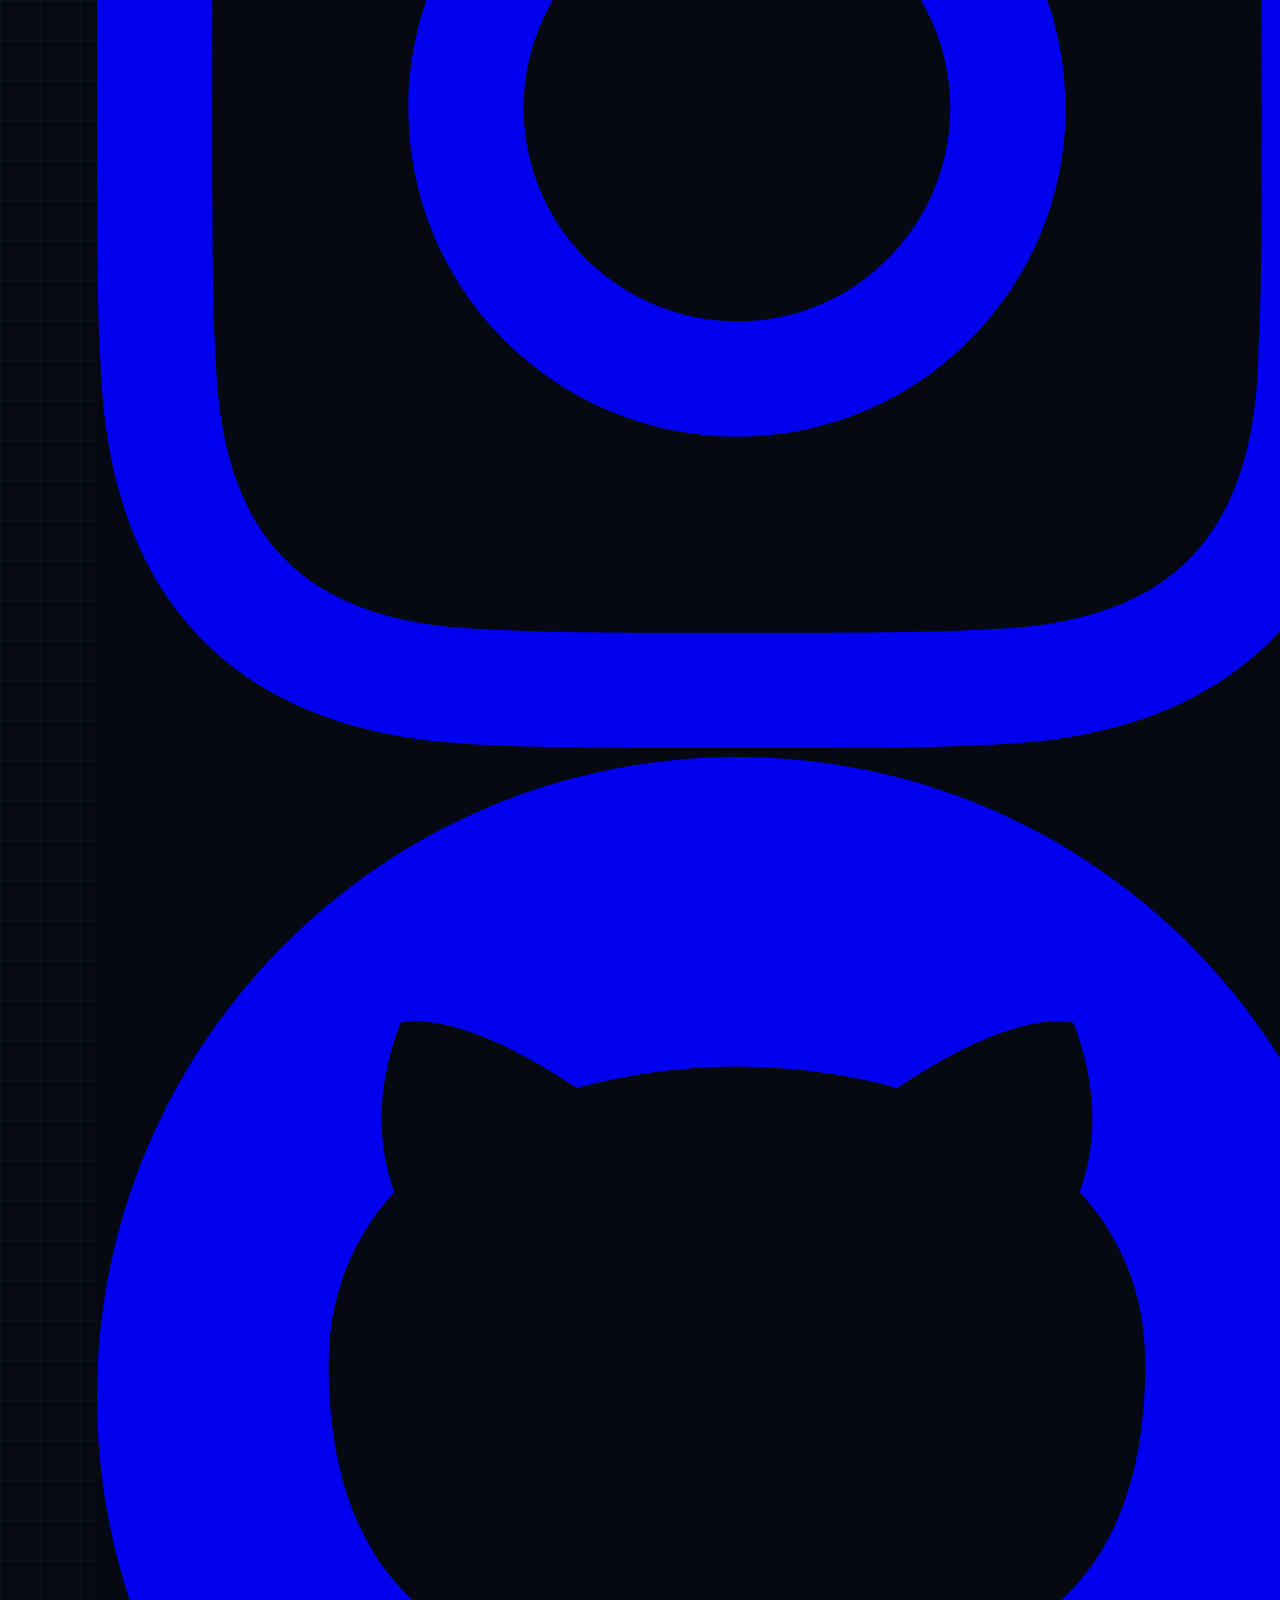
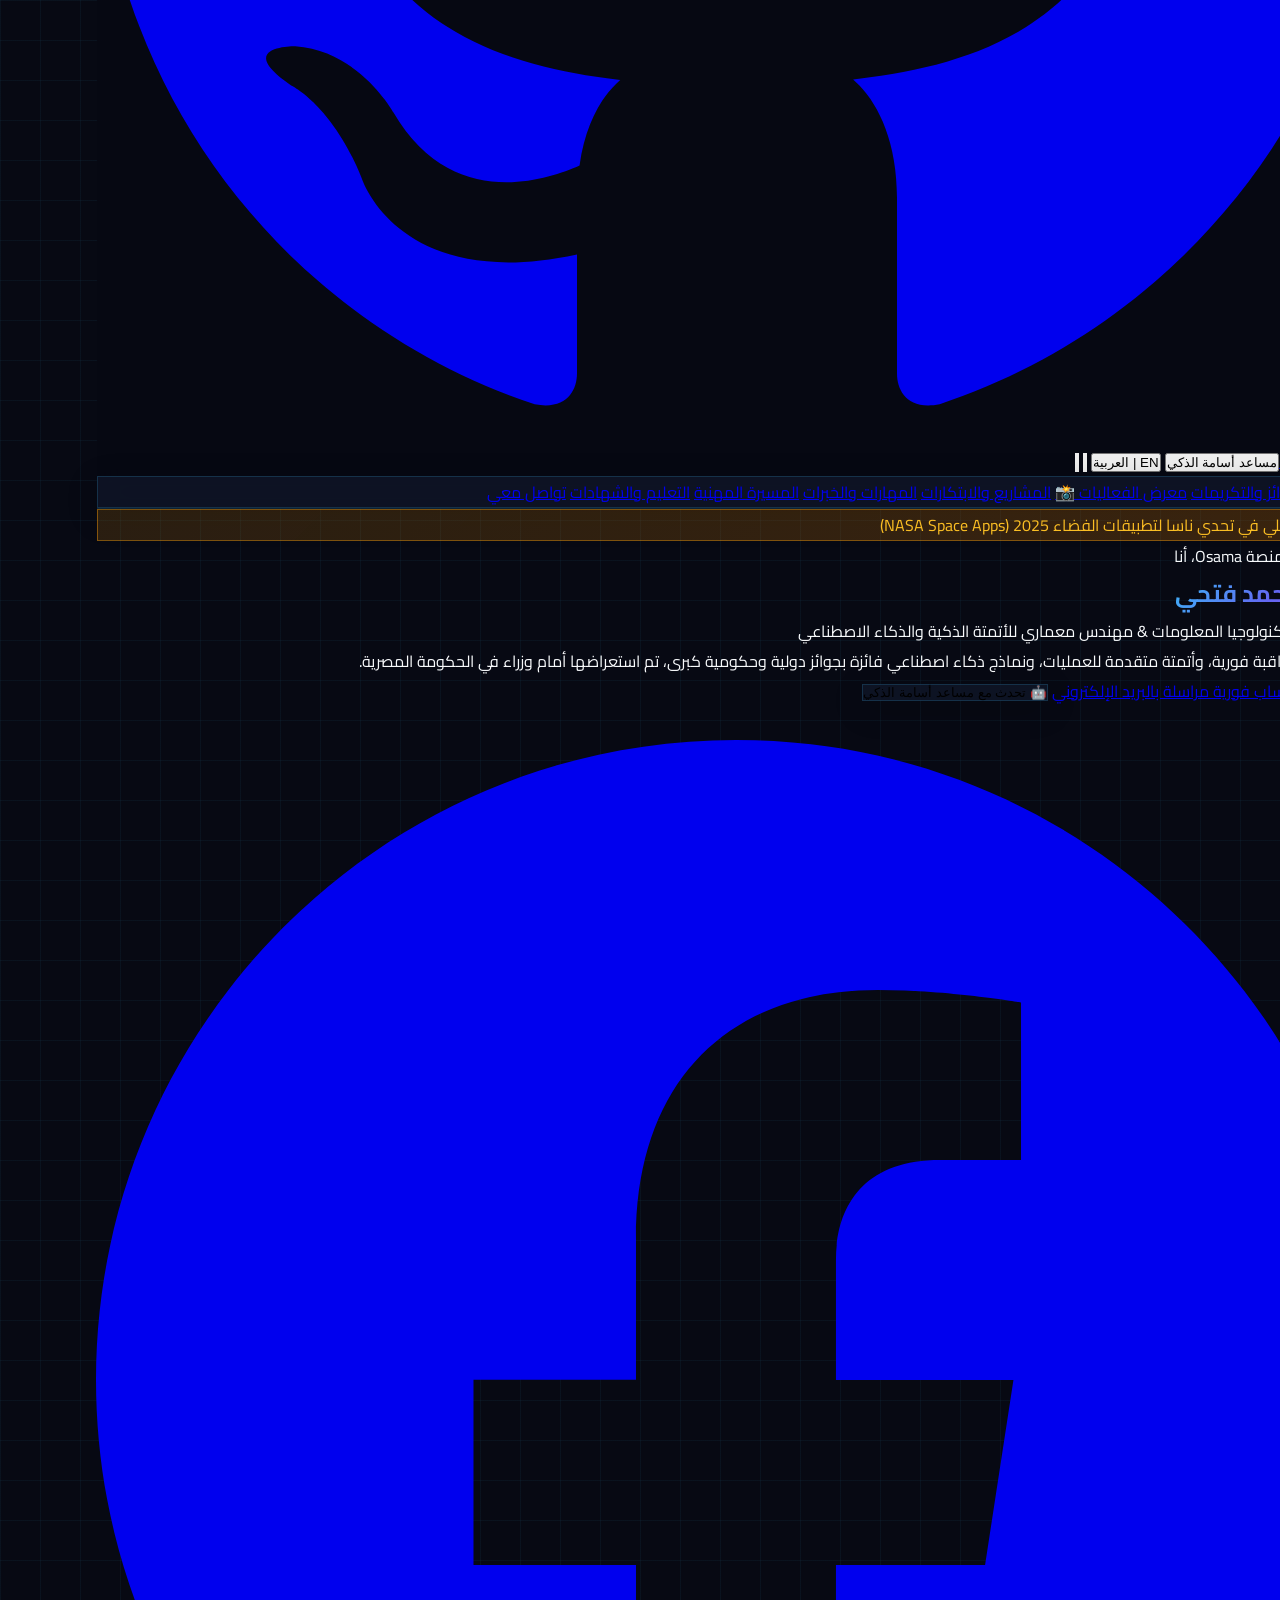
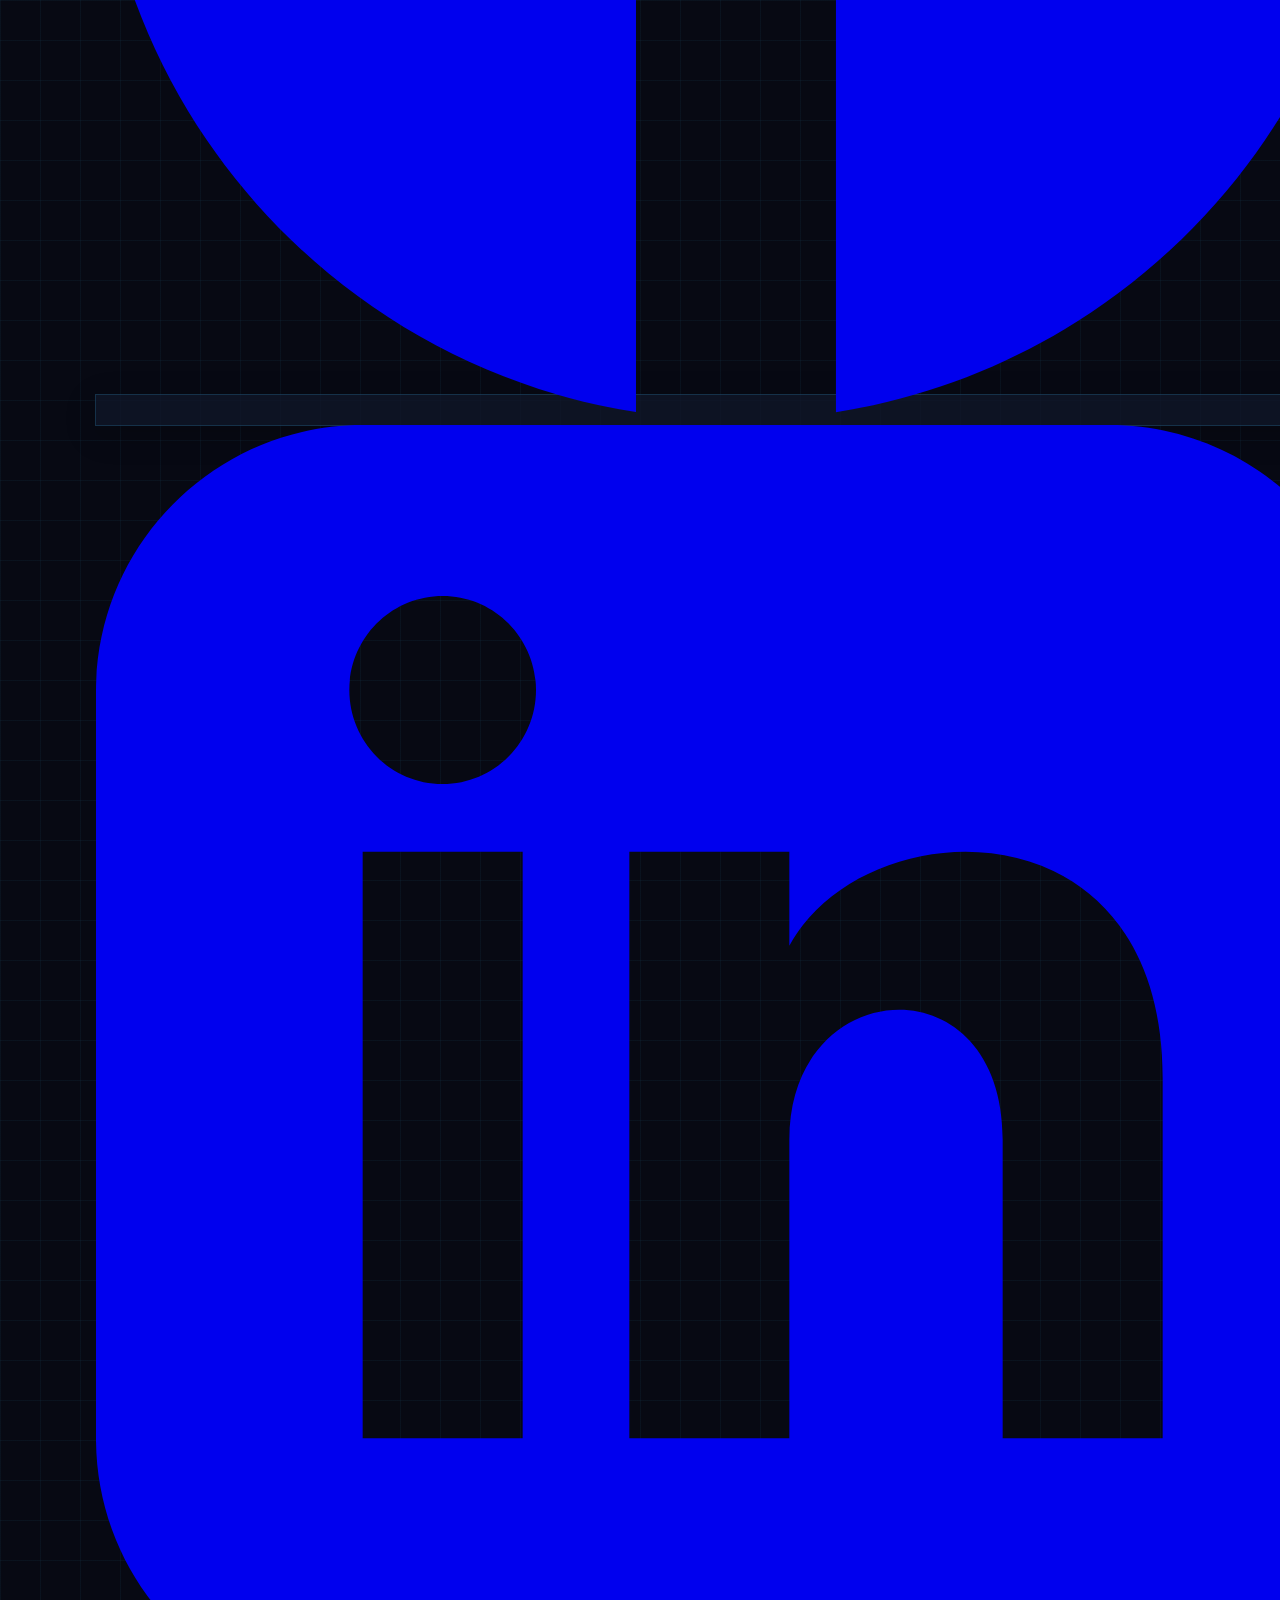
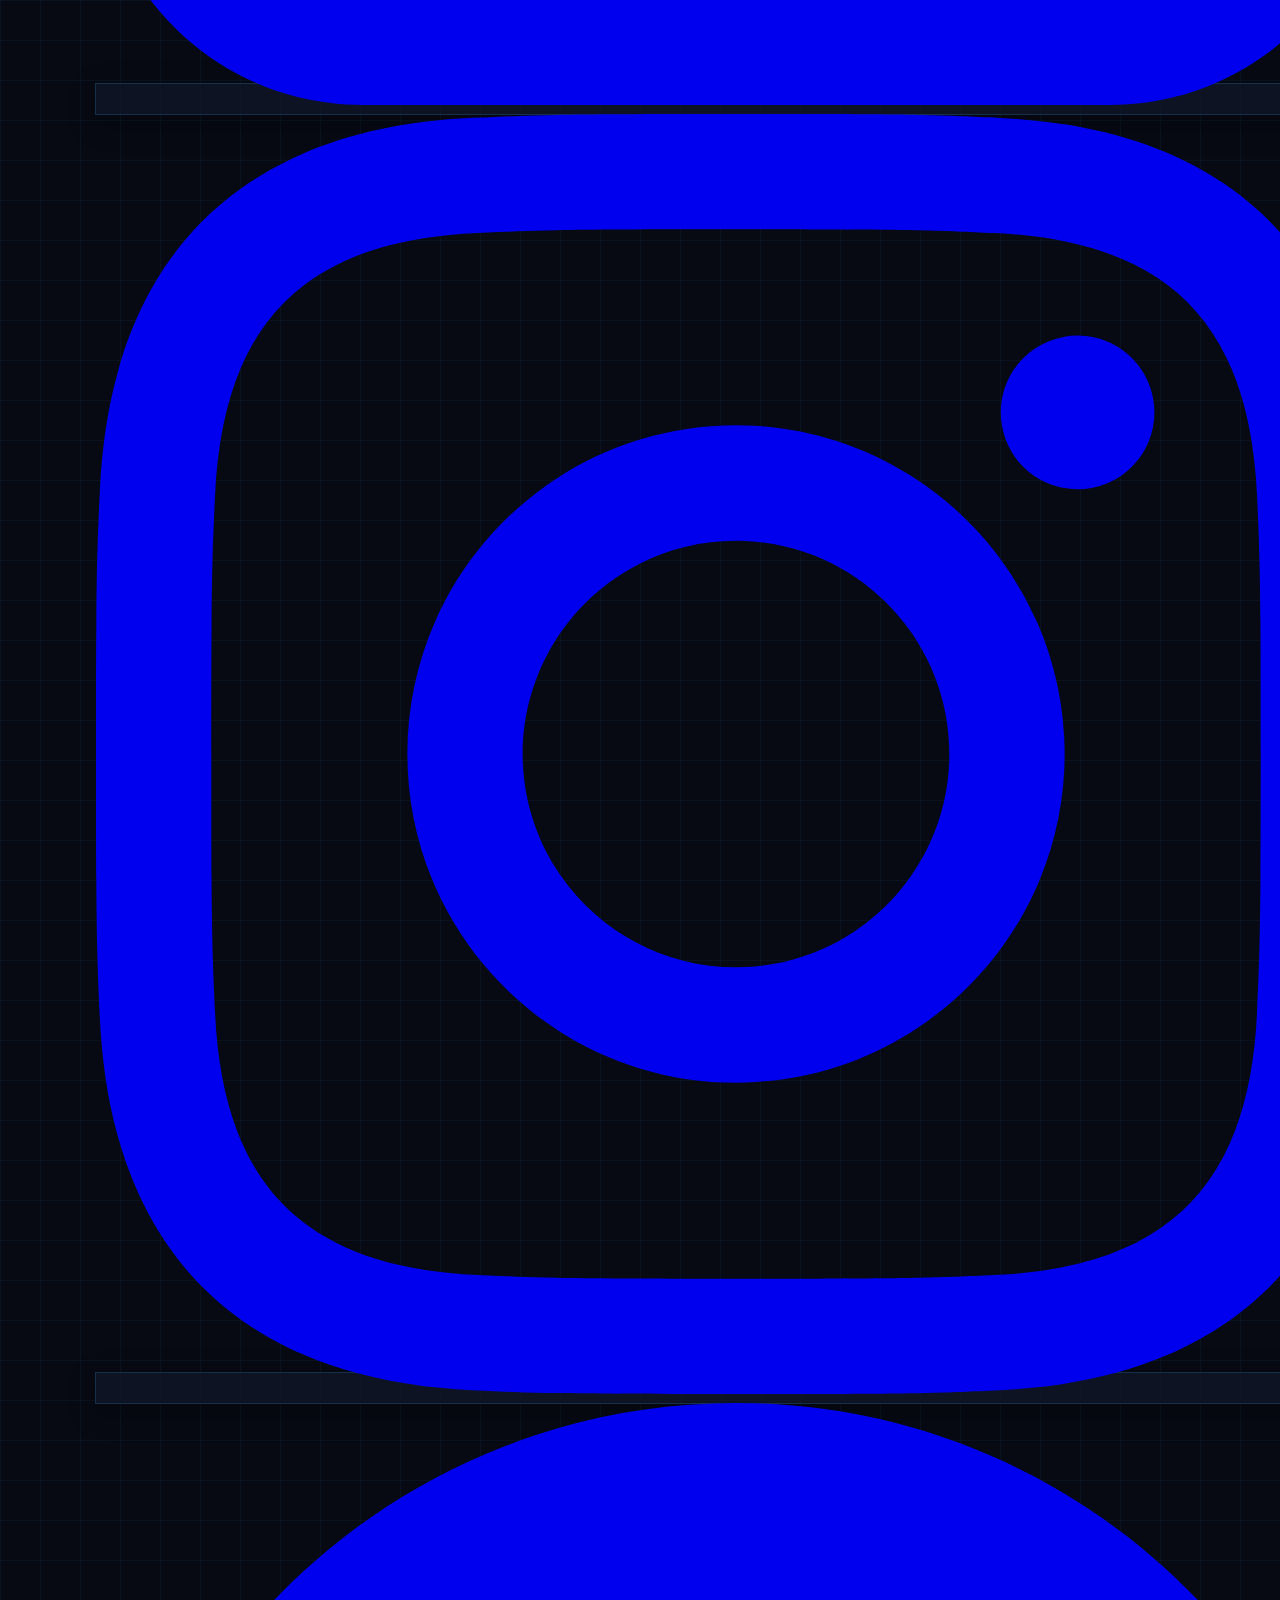
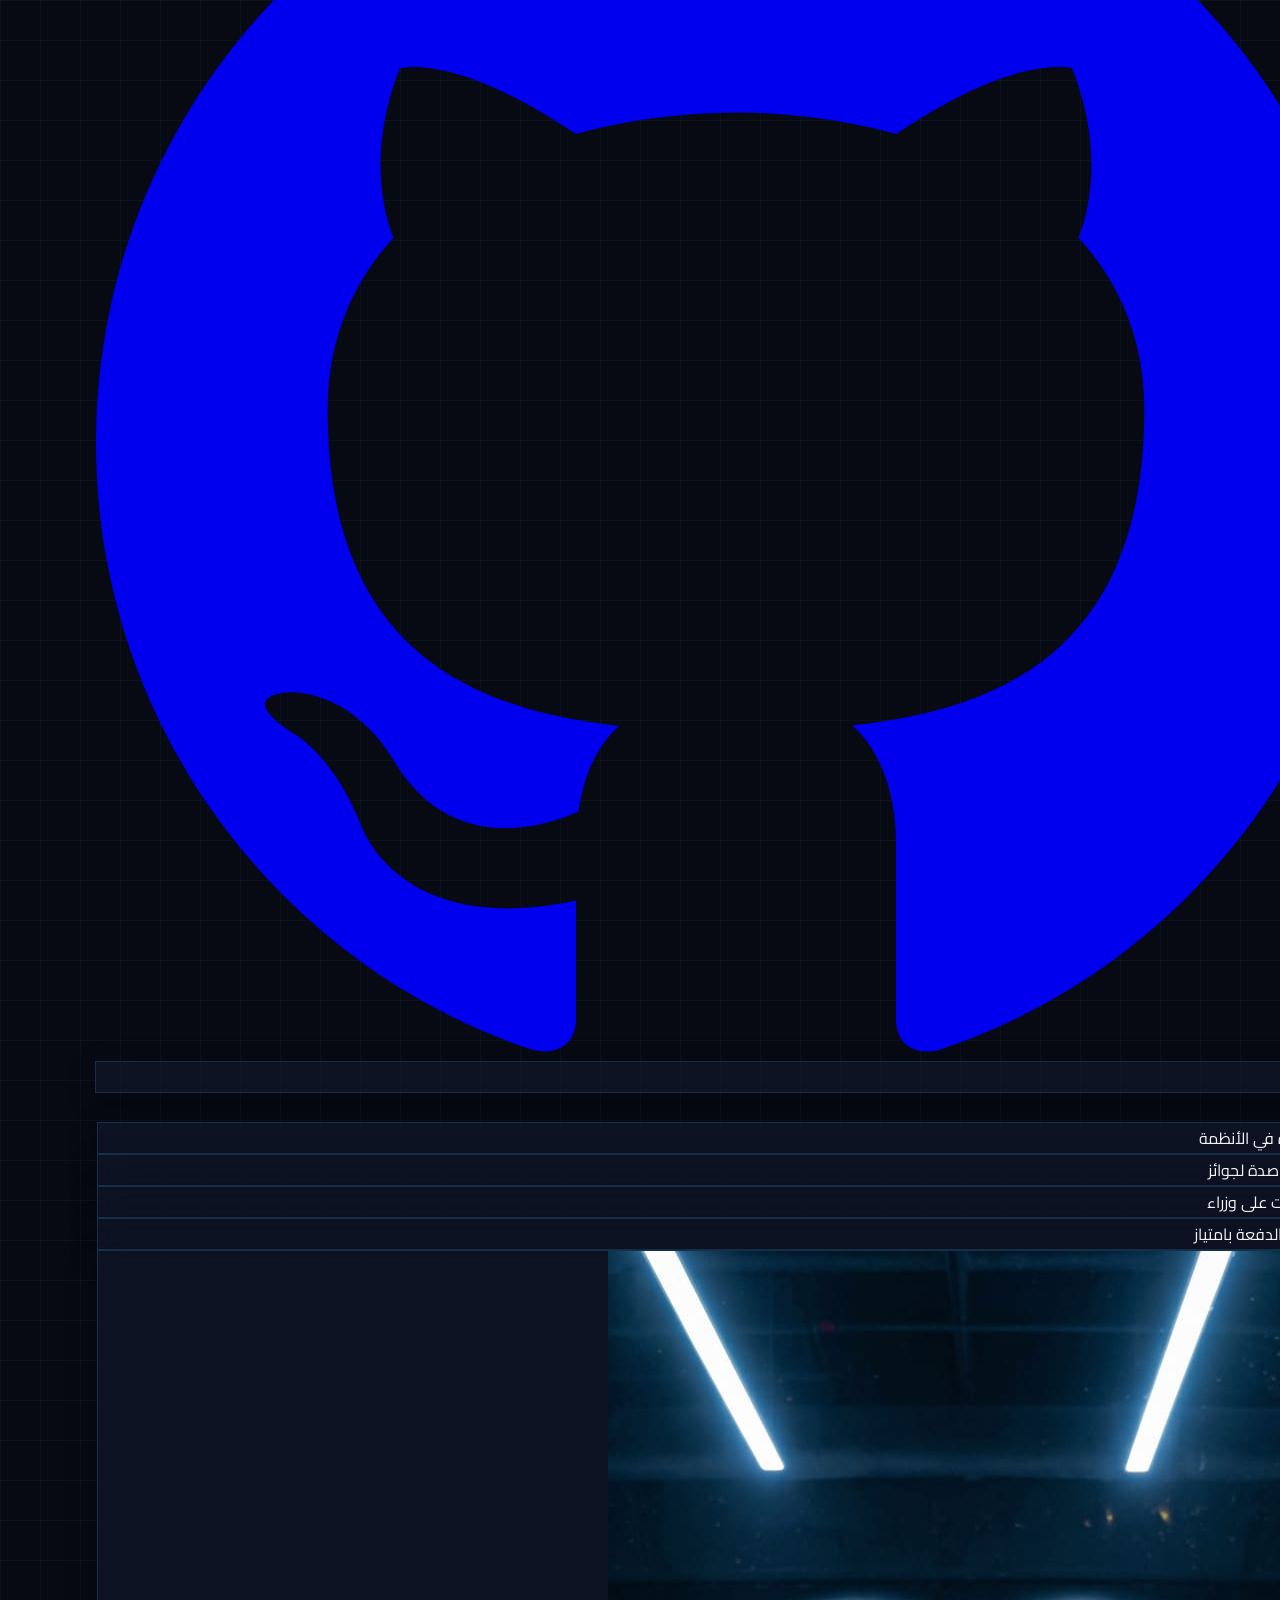
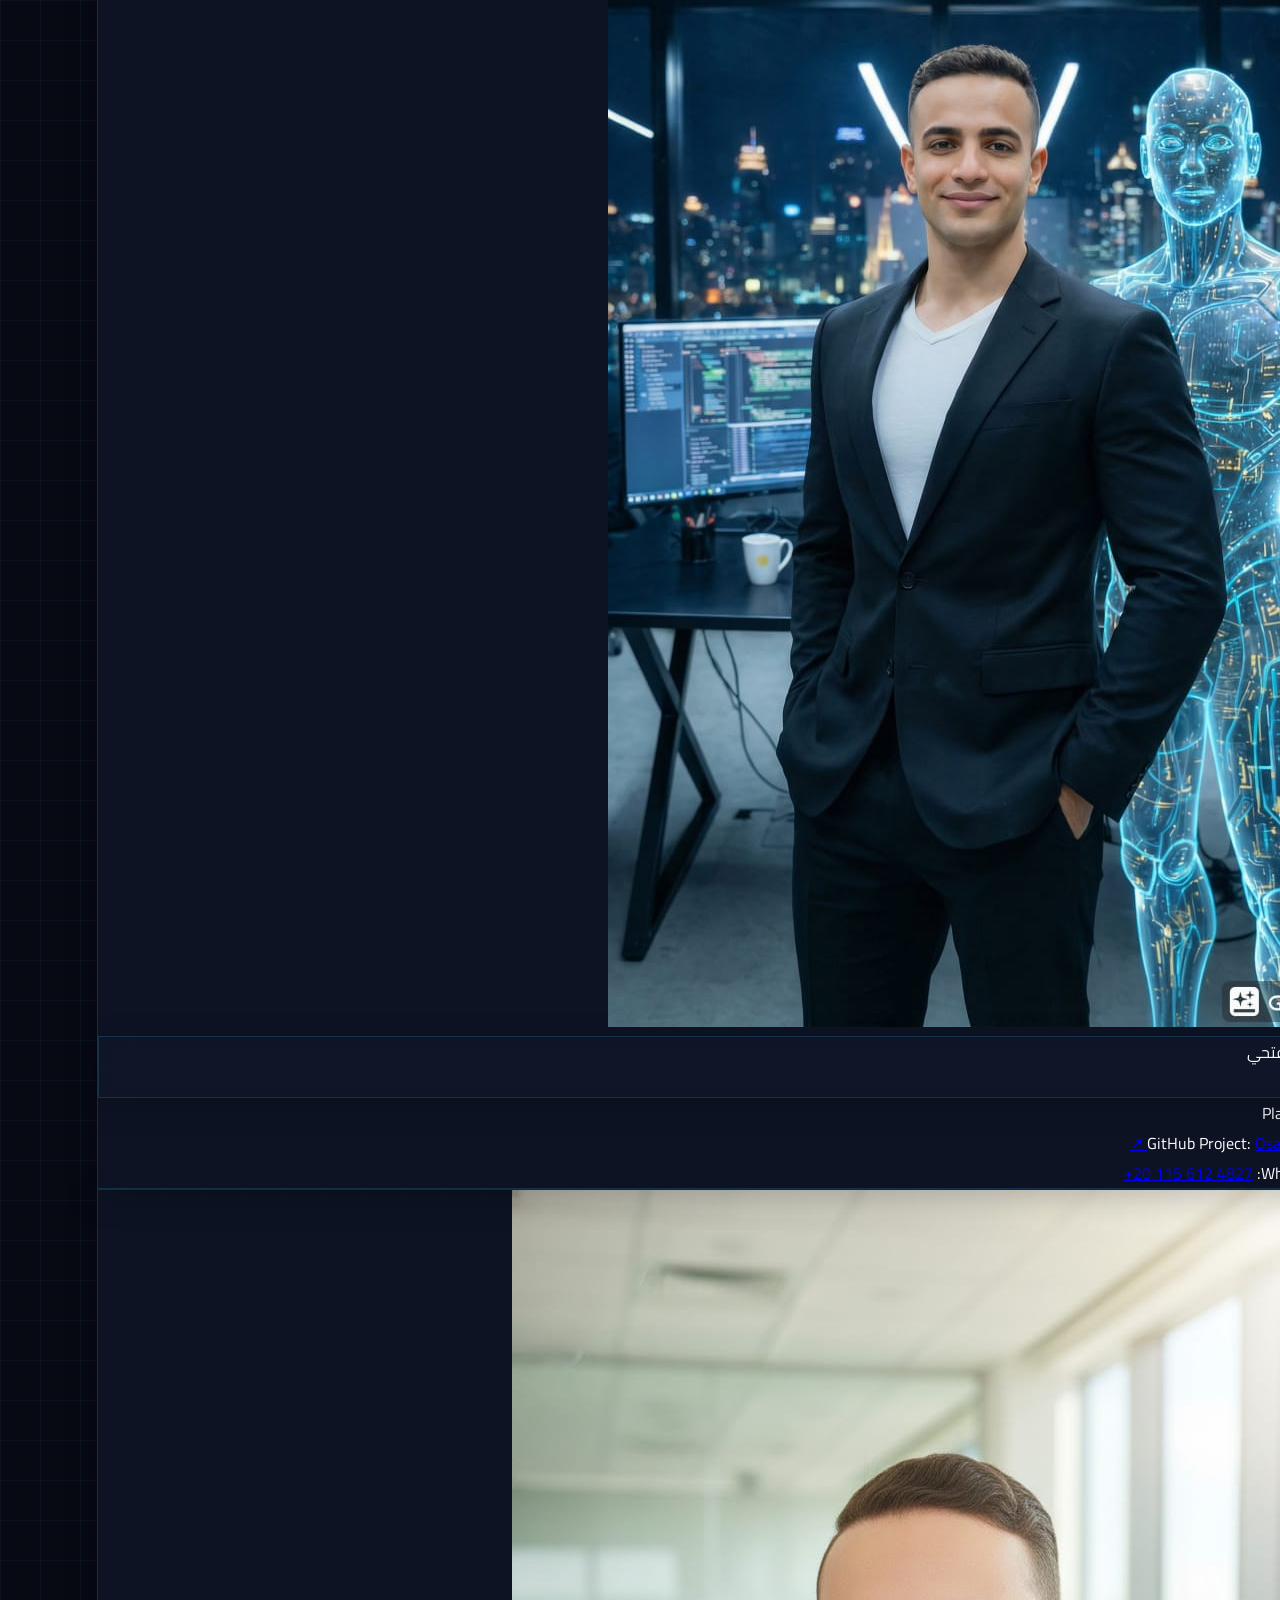
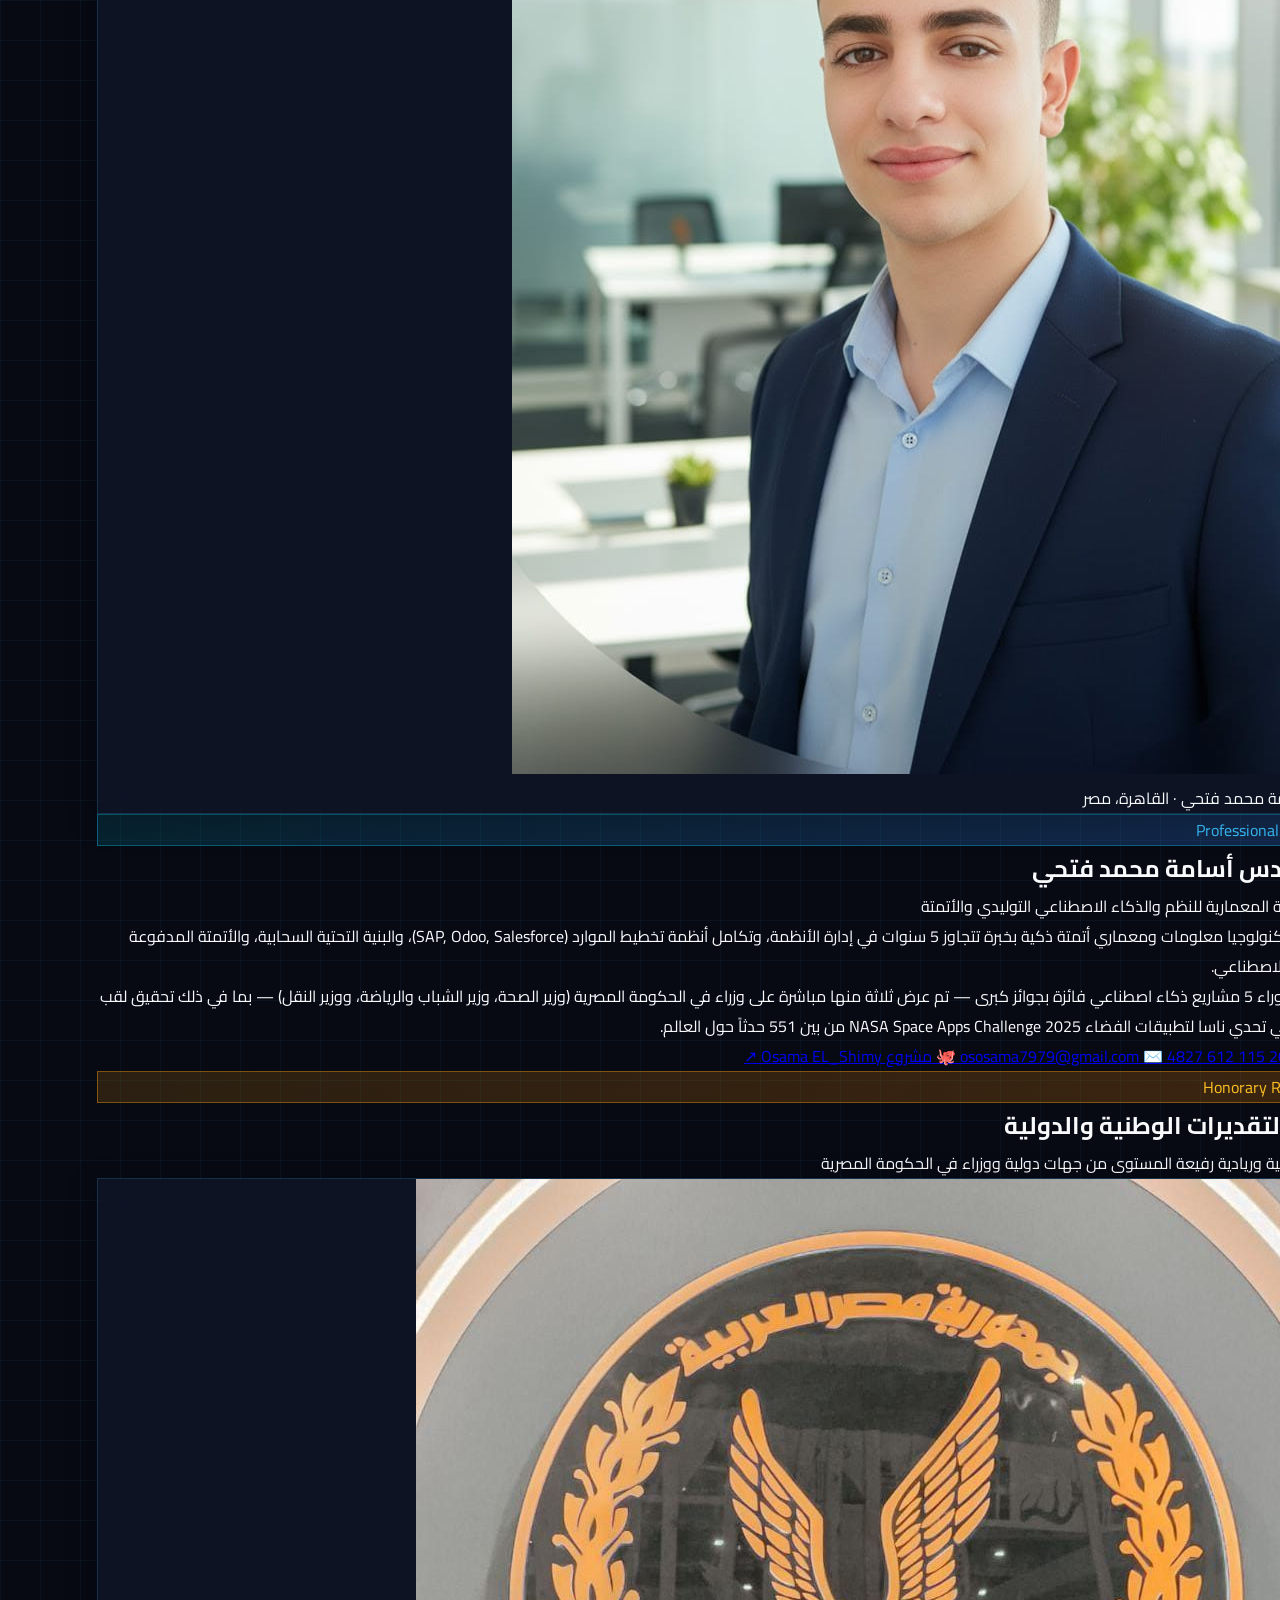
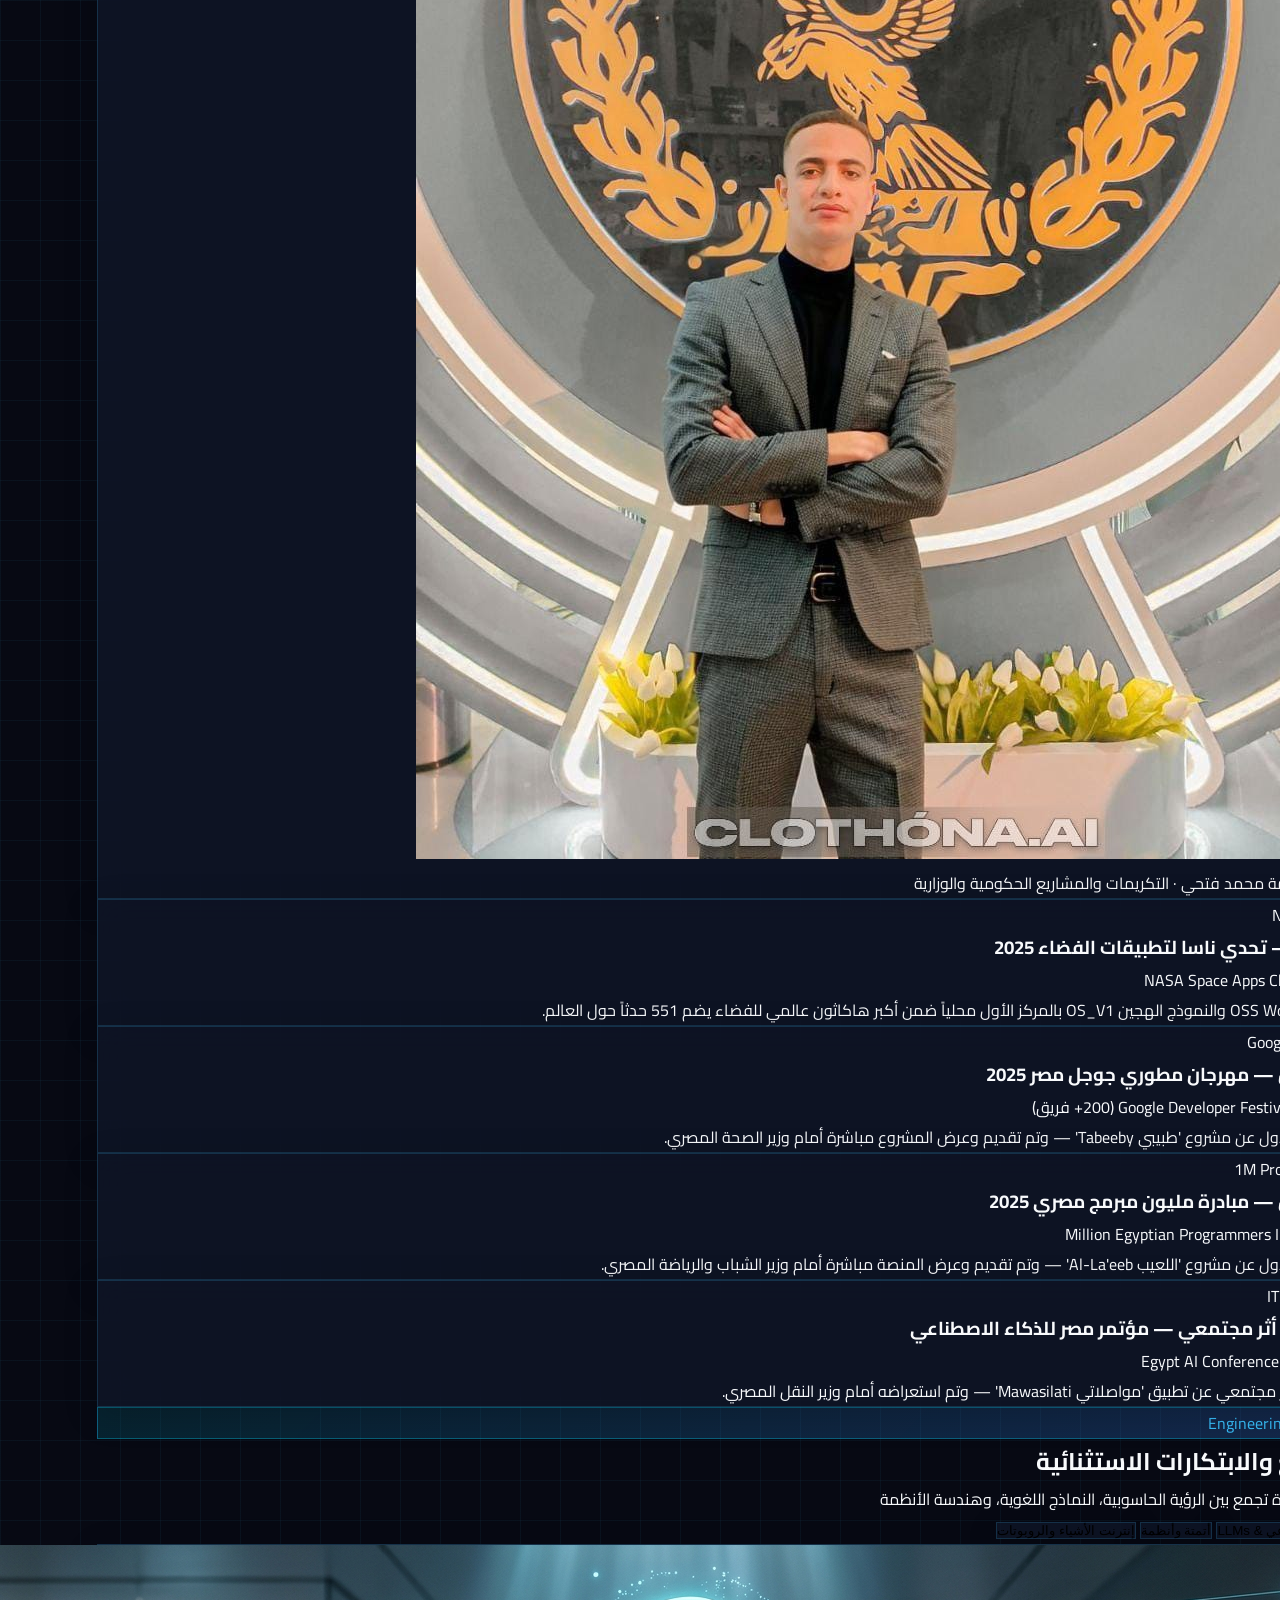
==== commit 9343e600: "feat: SEO schema, gallery showcase, light theme enhancement, AI assistant training, and social chann" ====
--- a/index.html
+++ b/index.html
@@ -3,13 +3,29 @@
 <head>
   <meta charset="UTF-8">
   <meta name="viewport" content="width=device-width, initial-scale=1.0">
-  <title>Osama | Osama Mohamed Fathy — IT Systems Engineer & Intelligent Automation Architect</title>
-  <meta name="description" content="Osama Platform — Official Portfolio of Osama Mohamed Fathy, IT Systems Engineer & Intelligent Automation Architect, Creator of OS_V1 & Local Winner at NASA Space Apps Challenge 2025.">
-  <meta name="keywords" content="Osama, Osama EL_Shimy, Osama Mohamed Fathy, NASA Space Apps, Tabeeby, Al-La'eeb, Mawasilati, OS_V1, Enterprise Automation, Systems Engineer">
-  <meta property="og:title" content="Osama | 3D AI & Systems Platform">
-  <meta property="og:description" content="Official Platform of Osama Mohamed Fathy · 5+ Years Experience · 5 Award-Winning AI Projects · 3 Ministerial Presentations · NASA Space Apps 2025 Winner">
-  <meta property="og:image" content="assets/images/osama-hero.jpg">
-  
+  <title>Osama | أسامة الشيمي — أسامة محمد (أسامة محمد فتحي) | Osama Mohamed (Osama EL_Shimy) — IT Systems Engineer & Intelligent Automation Architect</title>
+  <meta name="description" content="منصة Osama — الموقع الرسمي للمهندس أسامة محمد (أسامة الشيمي / أسامة محمد فتحي) Osama Mohamed Fathy (Osama EL_Shimy). مهندس نظم تكنولوجيا المعلومات والأتمتة الذكية والذكاء الاصطناعي، الفائز في تحدي ناسا لتطبيقات الفضاء NASA Space Apps 2025 ومبتكر OS_V1 وطبيبي واللعيب ومواصلاتي.">
+  <meta name="keywords" content="أسامة الشيمي, اسامة الشيمي, أسامة محمد, اسامة محمد, أسامة محمد فتحي, اسامة محمد فتحي, أسامة فتحي, اسامة فتحي, المهندس أسامة الشيمي, المهندس اسامة الشيمي, المهندس أسامة محمد, المهندس اسامة محمد, osama el shimy, osama elshimy, osama el_shimy, osama mohamed, osama mohamed fathy, osama fathy, Osama El-Shimy, Osama Mohamed, Osama SysEng, Osama Systems Engineer, NASA Space Apps 2025 Osama, Tabeeby AI, Al-La'eeb, Mawasilati, OS_V1, مهندس نظم ومعلومات, ذكاء اصطناعي مصر, هندسة برمجيات عين شمس, ITI روبوتات, طبالي IT, المراسم الدولية, الغرابلي GIECO">
+  <meta name="author" content="Osama Mohamed Fathy (Osama EL_Shimy)">
+  <link rel="icon" type="image/svg+xml" href="favicon.svg">
+  <link rel="canonical" href="https://osama-syseng.github.io/Osama-EL_Shimy/">
+
+  <!-- Open Graph / Facebook -->
+  <meta property="og:type" content="profile">
+  <meta property="og:url" content="https://osama-syseng.github.io/Osama-EL_Shimy/">
+  <meta property="og:title" content="Osama | أسامة الشيمي — أسامة محمد فتحي (Osama EL_Shimy)">
+  <meta property="og:description" content="الموقع الرسمي للمهندس أسامة محمد (أسامة الشيمي) · فائز في تحدي ناسا NASA Space Apps 2025 · 3 مشاريع عُرضت على وزراء مصر · 5+ سنوات خبرة">
+  <meta property="og:image" content="https://osama-syseng.github.io/Osama-EL_Shimy/assets/images/osama-hero.jpg">
+  <meta property="og:image:width" content="1200">
+  <meta property="og:image:height" content="1600">
+  <meta property="og:site_name" content="منصة Osama">
+
+  <!-- Twitter / X -->
+  <meta name="twitter:card" content="summary_large_image">
+  <meta name="twitter:title" content="Osama | المهندس أسامة محمد (أسامة الشيمي) — Osama EL_Shimy">
+  <meta name="twitter:description" content="IT Systems Engineer & Intelligent Automation Architect · NASA Space Apps 2025 Winner · Creator of OS_V1, Tabeeby, Al-La'eeb">
+  <meta name="twitter:image" content="https://osama-syseng.github.io/Osama-EL_Shimy/assets/images/osama-hero.jpg">
+
   <!-- Tailwind CSS CDN -->
   <script src="https://cdn.tailwindcss.com"></script>
   <!-- Three.js CDN for 3D interactive graphics -->
@@ -35,6 +51,75 @@
       }
     }
   </script>
+
+  <!-- Schema.org JSON-LD for Google Search & Image Graph -->
+  <script type="application/ld+json">
+  {
+    "@context": "https://schema.org",
+    "@graph": [
+      {
+        "@type": "Person",
+        "@id": "https://osama-syseng.github.io/Osama-EL_Shimy/#person",
+        "name": "Osama Mohamed Fathy",
+        "alternateName": [
+          "أسامة الشيمي",
+          "اسامة الشيمي",
+          "أسامة محمد",
+          "اسامة محمد",
+          "أسامة محمد فتحي",
+          "اسامة محمد فتحي",
+          "Osama EL_Shimy",
+          "Osama El Shimy",
+          "Osama El-Shimy",
+          "Osama Mohamed",
+          "Osama Fathy",
+          "Osama-SysEng"
+        ],
+        "jobTitle": "IT Systems Engineer & Intelligent Automation Architect",
+        "worksFor": {
+          "@type": "Organization",
+          "name": "Tabali Company"
+        },
+        "alumniOf": {
+          "@type": "CollegeOrUniversity",
+          "name": "Ain Shams University"
+        },
+        "image": [
+          "https://osama-syseng.github.io/Osama-EL_Shimy/assets/images/osama-hero.jpg",
+          "https://osama-syseng.github.io/Osama-EL_Shimy/assets/images/osama-about.jpg",
+          "https://osama-syseng.github.io/Osama-EL_Shimy/assets/images/osama-awards.jpg",
+          "https://osama-syseng.github.io/Osama-EL_Shimy/assets/images/osama-avatar.jpg"
+        ],
+        "url": "https://osama-syseng.github.io/Osama-EL_Shimy/",
+        "telephone": "+201156124827",
+        "email": "ososama7979@gmail.com",
+        "sameAs": [
+          "https://github.com/Osama-SysEng",
+          "https://github.com/Osama-SysEng/Osama-EL_Shimy",
+          "https://www.linkedin.com/in/osama-mohamed-57159a410",
+          "https://www.facebook.com/osama.mohamed.95524",
+          "https://www.instagram.com/osama.mohamed.95524",
+          "https://wa.me/201156124827"
+        ],
+        "award": [
+          "Local Winner - NASA Space Apps Challenge 2025",
+          "1st Place - Google Developer Festival Egypt 2025 (Tabeeby)",
+          "1st Place - Million Egyptian Programmers 2025 (Al-La'eeb)",
+          "1st Place - AI Hackathon Creativa x TIEC 2025 (OSS Work)",
+          "Best Social Impact - Egypt AI Conference ITIDA / MCIT (Mawasilati)"
+        ]
+      },
+      {
+        "@type": "WebSite",
+        "@id": "https://osama-syseng.github.io/Osama-EL_Shimy/#website",
+        "url": "https://osama-syseng.github.io/Osama-EL_Shimy/",
+        "name": "Osama Platform",
+        "alternateName": ["منصة أسامة الشيمي", "Osama EL_Shimy Portfolio"],
+        "publisher": { "@id": "https://osama-syseng.github.io/Osama-EL_Shimy/#person" }
+      }
+    ]
+  }
+  </script>
 </head>
 <body class="cyber-grid min-h-screen text-slate-100 selection:bg-cyan-500 selection:text-black">
 
@@ -54,11 +139,15 @@
       </a>
 
       <!-- Desktop Nav Links -->
-      <nav class="hidden lg:flex items-center gap-7 text-sm font-medium text-slate-300">
+      <nav class="hidden lg:flex items-center gap-6 text-sm font-medium text-slate-300">
         <a href="#about" class="hover:text-cyan-400 transition" data-i18n="nav.about">عن أسامة</a>
         <a href="#awards" class="hover:text-amber-400 transition flex items-center gap-1.5">
           <span class="text-amber-400">🏆</span>
           <span data-i18n="nav.awards">الجوائز والتكريمات</span>
+        </a>
+        <a href="#gallery" class="hover:text-cyan-400 transition flex items-center gap-1.5">
+          <span>📸</span>
+          <span>معرض الفعاليات</span>
         </a>
         <a href="#projects" class="hover:text-cyan-400 transition" data-i18n="nav.projects">المشاريع والابتكارات</a>
         <a href="#skills" class="hover:text-cyan-400 transition" data-i18n="nav.skills">المهارات</a>
@@ -70,6 +159,23 @@
       <!-- Controls: Assistant, Lang, Theme & WhatsApp -->
       <div class="flex items-center gap-2.5">
         
+        
+        <!-- Social Profiles Quick Strip -->
+        <div class="hidden xl:flex items-center gap-1.5 pl-2 border-l border-slate-700/60">
+          <a href="https://www.facebook.com/osama.mohamed.95524" target="_blank" class="w-8 h-8 rounded-lg bg-blue-600/20 hover:bg-blue-600 text-blue-400 hover:text-white flex items-center justify-center transition text-xs" title="Facebook">
+            <svg class="w-3.5 h-3.5" fill="currentColor" viewBox="0 0 24 24"><path d="M24 12.073c0-6.627-5.373-12-12-12s-12 5.373-12 12c0 5.99 4.388 10.954 10.125 11.854v-8.385H7.078v-3.47h3.047V9.43c0-3.007 1.792-4.669 4.533-4.669 1.312 0 2.686.235 2.686.235v2.953H15.83c-1.491 0-1.956.925-1.956 1.874v2.25h3.328l-.532 3.47h-2.796v8.385C19.612 23.027 24 18.062 24 12.073z"/></svg>
+          </a>
+          <a href="https://www.linkedin.com/in/osama-mohamed-57159a410" target="_blank" class="w-8 h-8 rounded-lg bg-sky-600/20 hover:bg-sky-600 text-sky-400 hover:text-white flex items-center justify-center transition text-xs" title="LinkedIn">
+            <svg class="w-3.5 h-3.5" fill="currentColor" viewBox="0 0 24 24"><path d="M19 0h-14c-2.761 0-5 2.239-5 5v14c0 2.761 2.239 5 5 5h14c2.762 0 5-2.239 5-5v-14c0-2.761-2.238-5-5-5zm-11 19h-3v-11h3v11zm-1.5-12.268c-.966 0-1.75-.79-1.75-1.764s.784-1.764 1.75-1.764 1.75.79 1.75 1.764-.783 1.764-1.75 1.764zm13.5 12.268h-3v-5.604c0-3.368-4-3.113-4 0v5.604h-3v-11h3v1.765c1.396-2.586 7-2.777 7 2.476v6.759z"/></svg>
+          </a>
+          <a href="https://www.instagram.com/osama.mohamed.95524" target="_blank" class="w-8 h-8 rounded-lg bg-pink-600/20 hover:bg-pink-600 text-pink-400 hover:text-white flex items-center justify-center transition text-xs" title="Instagram">
+            <svg class="w-3.5 h-3.5" fill="currentColor" viewBox="0 0 24 24"><path d="M12 2.163c3.204 0 3.584.012 4.85.07 3.252.148 4.771 1.691 4.919 4.919.058 1.265.069 1.645.069 4.849 0 3.205-.012 3.584-.069 4.849-.149 3.225-1.664 4.771-4.919 4.919-1.266.058-1.644.07-4.85.07-3.204 0-3.584-.012-4.849-.07-3.26-.149-4.771-1.699-4.919-4.92-.058-1.265-.07-1.644-.07-4.849 0-3.204.013-3.583.07-4.849.149-3.227 1.664-4.771 4.919-4.919 1.266-.057 1.645-.069 4.849-.069zm0-2.163c-3.259 0-3.667.014-4.947.072-4.358.2-6.78 2.618-6.98 6.98-.059 1.281-.073 1.689-.073 4.948 0 3.259.014 3.668.072 4.948.2 4.358 2.618 6.78 6.98 6.98 1.281.058 1.689.072 4.948.072 3.259 0 3.668-.014 4.948-.072 4.354-.2 6.782-2.618 6.979-6.98.059-1.28.073-1.689.073-4.948 0-3.259-.014-3.667-.072-4.947-.196-4.354-2.617-6.78-6.979-6.98-1.281-.059-1.69-.073-4.949-.073zm0 5.838c-3.403 0-6.162 2.759-6.162 6.162s2.759 6.163 6.162 6.163 6.162-2.759 6.162-6.163c0-3.403-2.759-6.162-6.162-6.162zm0 10.162c-2.209 0-4-1.79-4-4 0-2.209 1.791-4 4-4s4 1.791 4 4c0 2.21-1.791 4-4 4zm6.406-11.845c-.796 0-1.441.645-1.441 1.44s.645 1.44 1.441 1.44c.795 0 1.439-.645 1.439-1.44s-.644-1.44-1.439-1.44z"/></svg>
+          </a>
+          <a href="https://github.com/Osama-SysEng/Osama-EL_Shimy" target="_blank" class="w-8 h-8 rounded-lg bg-slate-800 hover:bg-slate-700 text-slate-300 hover:text-white flex items-center justify-center transition text-xs" title="GitHub">
+            <svg class="w-3.5 h-3.5" fill="currentColor" viewBox="0 0 24 24"><path d="M12 0c-6.626 0-12 5.373-12 12 0 5.302 3.438 9.8 8.207 11.387.599.111.793-.261.793-.577v-2.234c-3.338.726-4.033-1.416-4.033-1.416-.546-1.387-1.333-1.756-1.333-1.756-1.089-.745.083-.729.083-.729 1.205.084 1.839 1.237 1.839 1.237 1.07 1.834 2.807 1.304 3.492.997.107-.775.418-1.305.762-1.604-2.665-.305-5.467-1.334-5.467-5.931 0-1.311.469-2.381 1.236-3.221-.124-.303-.535-1.524.117-3.176 0 0 1.008-.322 3.301 1.23.957-.266 1.983-.399 3.003-.404 1.02.005 2.047.138 3.006.404 2.291-1.552 3.297-1.23 3.297-1.23.653 1.653.242 2.874.118 3.176.77.84 1.235 1.911 1.235 3.221 0 4.609-2.807 5.624-5.479 5.921.43.372.823 1.102.823 2.222v3.293c0 .319.192.694.801.576 4.765-1.589 8.199-6.086 8.199-11.386 0-6.627-5.373-12-12-12z"/></svg>
+          </a>
+        </div>
+
         <!-- Direct WhatsApp Quick Link -->
         <a href="https://wa.me/201156124827" target="_blank" class="hidden sm:flex items-center gap-1.5 px-3 py-1.5 rounded-full bg-emerald-600/20 border border-emerald-500/40 text-emerald-300 text-xs font-semibold hover:bg-emerald-600/30 transition shadow-sm" title="تواصل عبر واتساب">
           <span>💬</span>
@@ -107,6 +213,7 @@
     <div id="mobile-nav" class="hidden lg:hidden glass-panel border-t border-slate-800 px-6 py-4 flex flex-col gap-3 text-sm">
       <a href="#about" class="py-1 text-slate-300 hover:text-cyan-400" data-i18n="nav.about">عن أسامة</a>
       <a href="#awards" class="py-1 text-amber-400 hover:text-amber-300" data-i18n="nav.awards">الجوائز والتكريمات</a>
+      <a href="#gallery" class="py-1 text-slate-300 hover:text-cyan-400">معرض الفعاليات 📸</a>
       <a href="#projects" class="py-1 text-slate-300 hover:text-cyan-400" data-i18n="nav.projects">المشاريع والابتكارات</a>
       <a href="#skills" class="py-1 text-slate-300 hover:text-cyan-400" data-i18n="nav.skills">المهارات</a>
       <a href="#experience" class="py-1 text-slate-300 hover:text-cyan-400" data-i18n="nav.experience">المسيرة المهنية</a>
@@ -159,6 +266,29 @@
               <span>🤖</span>
               <span data-i18n="hero.ctaChat">تحدث مع مساعد أسامة الذكي</span>
             </button>
+          </div>
+
+          
+          <!-- Social Profiles Row -->
+          <div class="flex items-center gap-3 pt-2">
+            <span class="text-xs font-semibold text-slate-400">تواصل مباشر:</span>
+            <div class="flex items-center gap-2">
+              <a href="https://www.facebook.com/osama.mohamed.95524" target="_blank" class="w-9 h-9 rounded-xl glass-panel flex items-center justify-center text-blue-400 hover:text-white hover:bg-blue-600 transition shadow-sm" title="Facebook">
+                <svg class="w-4 h-4" fill="currentColor" viewBox="0 0 24 24"><path d="M24 12.073c0-6.627-5.373-12-12-12s-12 5.373-12 12c0 5.99 4.388 10.954 10.125 11.854v-8.385H7.078v-3.47h3.047V9.43c0-3.007 1.792-4.669 4.533-4.669 1.312 0 2.686.235 2.686.235v2.953H15.83c-1.491 0-1.956.925-1.956 1.874v2.25h3.328l-.532 3.47h-2.796v8.385C19.612 23.027 24 18.062 24 12.073z"/></svg>
+              </a>
+              <a href="https://www.linkedin.com/in/osama-mohamed-57159a410" target="_blank" class="w-9 h-9 rounded-xl glass-panel flex items-center justify-center text-sky-400 hover:text-white hover:bg-sky-600 transition shadow-sm" title="LinkedIn">
+                <svg class="w-4 h-4" fill="currentColor" viewBox="0 0 24 24"><path d="M19 0h-14c-2.761 0-5 2.239-5 5v14c0 2.761 2.239 5 5 5h14c2.762 0 5-2.239 5-5v-14c0-2.761-2.238-5-5-5zm-11 19h-3v-11h3v11zm-1.5-12.268c-.966 0-1.75-.79-1.75-1.764s.784-1.764 1.75-1.764 1.75.79 1.75 1.764-.783 1.764-1.75 1.764zm13.5 12.268h-3v-5.604c0-3.368-4-3.113-4 0v5.604h-3v-11h3v1.765c1.396-2.586 7-2.777 7 2.476v6.759z"/></svg>
+              </a>
+              <a href="https://www.instagram.com/osama.mohamed.95524" target="_blank" class="w-9 h-9 rounded-xl glass-panel flex items-center justify-center text-pink-400 hover:text-white hover:bg-pink-600 transition shadow-sm" title="Instagram">
+                <svg class="w-4 h-4" fill="currentColor" viewBox="0 0 24 24"><path d="M12 2.163c3.204 0 3.584.012 4.85.07 3.252.148 4.771 1.691 4.919 4.919.058 1.265.069 1.645.069 4.849 0 3.205-.012 3.584-.069 4.849-.149 3.225-1.664 4.771-4.919 4.919-1.266.058-1.644.07-4.85.07-3.204 0-3.584-.012-4.849-.07-3.26-.149-4.771-1.699-4.919-4.92-.058-1.265-.07-1.644-.07-4.849 0-3.204.013-3.583.07-4.849.149-3.227 1.664-4.771 4.919-4.919 1.266-.057 1.645-.069 4.849-.069zm0-2.163c-3.259 0-3.667.014-4.947.072-4.358.2-6.78 2.618-6.98 6.98-.059 1.281-.073 1.689-.073 4.948 0 3.259.014 3.668.072 4.948.2 4.358 2.618 6.78 6.98 6.98 1.281.058 1.689.072 4.948.072 3.259 0 3.668-.014 4.948-.072 4.354-.2 6.782-2.618 6.979-6.98.059-1.28.073-1.689.073-4.948 0-3.259-.014-3.667-.072-4.947-.196-4.354-2.617-6.78-6.979-6.98-1.281-.059-1.69-.073-4.949-.073zm0 5.838c-3.403 0-6.162 2.759-6.162 6.162s2.759 6.163 6.162 6.163 6.162-2.759 6.162-6.163c0-3.403-2.759-6.162-6.162-6.162zm0 10.162c-2.209 0-4-1.79-4-4 0-2.209 1.791-4 4-4s4 1.791 4 4c0 2.21-1.791 4-4 4zm6.406-11.845c-.796 0-1.441.645-1.441 1.44s.645 1.44 1.441 1.44c.795 0 1.439-.645 1.439-1.44s-.644-1.44-1.439-1.44z"/></svg>
+              </a>
+              <a href="https://github.com/Osama-SysEng/Osama-EL_Shimy" target="_blank" class="w-9 h-9 rounded-xl glass-panel flex items-center justify-center text-slate-300 hover:text-white hover:bg-slate-700 transition shadow-sm" title="GitHub">
+                <svg class="w-4 h-4" fill="currentColor" viewBox="0 0 24 24"><path d="M12 0c-6.626 0-12 5.373-12 12 0 5.302 3.438 9.8 8.207 11.387.599.111.793-.261.793-.577v-2.234c-3.338.726-4.033-1.416-4.033-1.416-.546-1.387-1.333-1.756-1.333-1.756-1.089-.745.083-.729.083-.729 1.205.084 1.839 1.237 1.839 1.237 1.07 1.834 2.807 1.304 3.492.997.107-.775.418-1.305.762-1.604-2.665-.305-5.467-1.334-5.467-5.931 0-1.311.469-2.381 1.236-3.221-.124-.303-.535-1.524.117-3.176 0 0 1.008-.322 3.301 1.23.957-.266 1.983-.399 3.003-.404 1.02.005 2.047.138 3.006.404 2.291-1.552 3.297-1.23 3.297-1.23.653 1.653.242 2.874.118 3.176.77.84 1.235 1.911 1.235 3.221 0 4.609-2.807 5.624-5.479 5.921.43.372.823 1.102.823 2.222v3.293c0 .319.192.694.801.576 4.765-1.589 8.199-6.086 8.199-11.386 0-6.627-5.373-12-12-12z"/></svg>
+              </a>
+              <a href="https://wa.me/201156124827" target="_blank" class="w-9 h-9 rounded-xl glass-panel flex items-center justify-center text-emerald-400 hover:text-white hover:bg-emerald-600 transition shadow-sm" title="WhatsApp">
+                <span>💬</span>
+              </a>
+            </div>
           </div>
 
           <!-- Quick Stats / Metrics Counters -->
@@ -427,9 +557,13 @@
                 <span class="text-[10px] font-mono px-2 py-0.5 rounded bg-cyan-950 text-cyan-300 border border-cyan-800">U-Net+ResNet</span>
                 <span class="text-[10px] font-mono px-2 py-0.5 rounded bg-cyan-950 text-cyan-300 border border-cyan-800">Qdrant RAG</span>
               </div>
+              
               <div class="flex items-center justify-between pt-2 border-t border-slate-800 text-xs">
-                <button onclick="openProjectModal('tabeeby')" class="text-cyan-400 font-semibold hover:underline">عرض التفاصيل الكاملة ←</button>
-                <a href="https://github.com/Osama-SysEng/Tabeeby" target="_blank" class="text-slate-400 hover:text-white font-mono">GitHub ↗</a>
+                <button onclick="openProjectModal('tabeeby')" class="text-cyan-400 font-semibold hover:underline">عرض المعمارية والمحاكي ←</button>
+                <div class="flex items-center gap-2">
+                  <button onclick="openProjectModal('tabeeby')" class="px-2 py-1 rounded bg-cyan-600 hover:bg-cyan-500 text-white font-bold text-[10px] transition">🚀 تجربة تفاعلية</button>
+                  <a href="https://github.com/Osama-SysEng/Tabeeby" target="_blank" class="text-slate-400 hover:text-white font-mono">GitHub ↗</a>
+                </div>
               </div>
             </div>
           </div>
@@ -954,8 +1088,16 @@
           
           <!-- WhatsApp Card -->
           <div class="glass-panel p-5 rounded-2xl border border-emerald-500/40 flex items-center justify-between group hover:border-emerald-400 transition">
-            <div class="flex items-center gap-4">
-              <div class="w-12 h-12 rounded-xl bg-emerald-950 text-emerald-400 flex items-center justify-center text-xl">💬</div>
+            
+      <div class="flex items-center gap-4 text-xs">
+        <a href="https://wa.me/201156124827" target="_blank" class="text-emerald-400 hover:underline">WhatsApp</a>
+        <a href="https://github.com/Osama-SysEng/Osama-EL_Shimy" target="_blank" class="hover:text-cyan-400 transition">GitHub</a>
+        <a href="https://www.linkedin.com/in/osama-mohamed-57159a410" target="_blank" class="hover:text-sky-400 transition">LinkedIn</a>
+        <a href="https://www.facebook.com/osama.mohamed.95524" target="_blank" class="hover:text-blue-400 transition">Facebook</a>
+        <a href="https://www.instagram.com/osama.mohamed.95524" target="_blank" class="hover:text-pink-400 transition">Instagram</a>
+        <a href="mailto:ososama7979@gmail.com" class="hover:text-cyan-400 transition">Email</a>
+      </div>
+
               <div>
                 <span class="text-xs text-slate-400 block">واتساب مباشر (WhatsApp)</span>
                 <a href="https://wa.me/201156124827" target="_blank" class="text-sm font-mono font-bold text-white hover:text-emerald-400" dir="ltr">+20 115 612 4827</a>
@@ -966,8 +1108,16 @@
 
           <!-- Email Card -->
           <div class="glass-panel p-5 rounded-2xl border border-slate-800 flex items-center justify-between group hover:border-cyan-400 transition">
-            <div class="flex items-center gap-4">
-              <div class="w-12 h-12 rounded-xl bg-cyan-950 text-cyan-400 flex items-center justify-center text-xl">✉️</div>
+            
+      <div class="flex items-center gap-4 text-xs">
+        <a href="https://wa.me/201156124827" target="_blank" class="text-emerald-400 hover:underline">WhatsApp</a>
+        <a href="https://github.com/Osama-SysEng/Osama-EL_Shimy" target="_blank" class="hover:text-cyan-400 transition">GitHub</a>
+        <a href="https://www.linkedin.com/in/osama-mohamed-57159a410" target="_blank" class="hover:text-sky-400 transition">LinkedIn</a>
+        <a href="https://www.facebook.com/osama.mohamed.95524" target="_blank" class="hover:text-blue-400 transition">Facebook</a>
+        <a href="https://www.instagram.com/osama.mohamed.95524" target="_blank" class="hover:text-pink-400 transition">Instagram</a>
+        <a href="mailto:ososama7979@gmail.com" class="hover:text-cyan-400 transition">Email</a>
+      </div>
+
               <div>
                 <span class="text-xs text-slate-400 block">البريد الإلكتروني</span>
                 <a href="mailto:ososama7979@gmail.com" class="text-sm font-mono font-bold text-white hover:text-cyan-400">ososama7979@gmail.com</a>
@@ -978,8 +1128,16 @@
 
           <!-- Phone Card -->
           <div class="glass-panel p-5 rounded-2xl border border-slate-800 flex items-center justify-between group hover:border-cyan-400 transition">
-            <div class="flex items-center gap-4">
-              <div class="w-12 h-12 rounded-xl bg-blue-950 text-blue-400 flex items-center justify-center text-xl">📱</div>
+            
+      <div class="flex items-center gap-4 text-xs">
+        <a href="https://wa.me/201156124827" target="_blank" class="text-emerald-400 hover:underline">WhatsApp</a>
+        <a href="https://github.com/Osama-SysEng/Osama-EL_Shimy" target="_blank" class="hover:text-cyan-400 transition">GitHub</a>
+        <a href="https://www.linkedin.com/in/osama-mohamed-57159a410" target="_blank" class="hover:text-sky-400 transition">LinkedIn</a>
+        <a href="https://www.facebook.com/osama.mohamed.95524" target="_blank" class="hover:text-blue-400 transition">Facebook</a>
+        <a href="https://www.instagram.com/osama.mohamed.95524" target="_blank" class="hover:text-pink-400 transition">Instagram</a>
+        <a href="mailto:ososama7979@gmail.com" class="hover:text-cyan-400 transition">Email</a>
+      </div>
+
               <div>
                 <span class="text-xs text-slate-400 block">الهاتف / اتصال</span>
                 <a href="tel:+201156124827" class="text-sm font-mono font-bold text-white hover:text-blue-400" dir="ltr">+20 115 612 4827</a>
@@ -990,8 +1148,16 @@
 
           <!-- GitHub Card (Project Osama EL_Shimy) -->
           <div class="glass-panel p-5 rounded-2xl border border-slate-800 flex items-center justify-between group hover:border-cyan-400 transition">
-            <div class="flex items-center gap-4">
-              <div class="w-12 h-12 rounded-xl bg-slate-900 text-white flex items-center justify-center text-xl">🐙</div>
+            
+      <div class="flex items-center gap-4 text-xs">
+        <a href="https://wa.me/201156124827" target="_blank" class="text-emerald-400 hover:underline">WhatsApp</a>
+        <a href="https://github.com/Osama-SysEng/Osama-EL_Shimy" target="_blank" class="hover:text-cyan-400 transition">GitHub</a>
+        <a href="https://www.linkedin.com/in/osama-mohamed-57159a410" target="_blank" class="hover:text-sky-400 transition">LinkedIn</a>
+        <a href="https://www.facebook.com/osama.mohamed.95524" target="_blank" class="hover:text-blue-400 transition">Facebook</a>
+        <a href="https://www.instagram.com/osama.mohamed.95524" target="_blank" class="hover:text-pink-400 transition">Instagram</a>
+        <a href="mailto:ososama7979@gmail.com" class="hover:text-cyan-400 transition">Email</a>
+      </div>
+
               <div>
                 <span class="text-xs text-slate-400 block">مشروع GitHub (Osama EL_Shimy)</span>
                 <a href="https://github.com/Osama-SysEng/Osama-EL_Shimy" target="_blank" class="text-sm font-mono font-bold text-white hover:text-cyan-400">Osama-SysEng/Osama-EL_Shimy</a>
@@ -1000,10 +1166,59 @@
             <a href="https://github.com/Osama-SysEng/Osama-EL_Shimy" target="_blank" class="p-2 rounded-lg bg-slate-800 hover:bg-slate-700 text-slate-300 text-xs">زيارة ↗</a>
           </div>
 
+          
+          <!-- Facebook Card -->
+          <div class="glass-panel p-5 rounded-2xl border border-slate-800 flex items-center justify-between group hover:border-blue-500 transition">
+            
+      <div class="flex items-center gap-4 text-xs">
+        <a href="https://wa.me/201156124827" target="_blank" class="text-emerald-400 hover:underline">WhatsApp</a>
+        <a href="https://github.com/Osama-SysEng/Osama-EL_Shimy" target="_blank" class="hover:text-cyan-400 transition">GitHub</a>
+        <a href="https://www.linkedin.com/in/osama-mohamed-57159a410" target="_blank" class="hover:text-sky-400 transition">LinkedIn</a>
+        <a href="https://www.facebook.com/osama.mohamed.95524" target="_blank" class="hover:text-blue-400 transition">Facebook</a>
+        <a href="https://www.instagram.com/osama.mohamed.95524" target="_blank" class="hover:text-pink-400 transition">Instagram</a>
+        <a href="mailto:ososama7979@gmail.com" class="hover:text-cyan-400 transition">Email</a>
+      </div>
+
+              <div>
+                <span class="text-xs text-slate-400 block">فيسبوك (Facebook)</span>
+                <a href="https://www.facebook.com/osama.mohamed.95524" target="_blank" class="text-sm font-mono font-bold text-white hover:text-blue-400">osama.mohamed.95524</a>
+              </div>
+            </div>
+            <a href="https://www.facebook.com/osama.mohamed.95524" target="_blank" class="p-2 rounded-lg bg-blue-600 hover:bg-blue-500 text-white text-xs font-bold transition">متابعة ↗</a>
+          </div>
+
+          <!-- Instagram Card -->
+          <div class="glass-panel p-5 rounded-2xl border border-slate-800 flex items-center justify-between group hover:border-pink-500 transition">
+            
+      <div class="flex items-center gap-4 text-xs">
+        <a href="https://wa.me/201156124827" target="_blank" class="text-emerald-400 hover:underline">WhatsApp</a>
+        <a href="https://github.com/Osama-SysEng/Osama-EL_Shimy" target="_blank" class="hover:text-cyan-400 transition">GitHub</a>
+        <a href="https://www.linkedin.com/in/osama-mohamed-57159a410" target="_blank" class="hover:text-sky-400 transition">LinkedIn</a>
+        <a href="https://www.facebook.com/osama.mohamed.95524" target="_blank" class="hover:text-blue-400 transition">Facebook</a>
+        <a href="https://www.instagram.com/osama.mohamed.95524" target="_blank" class="hover:text-pink-400 transition">Instagram</a>
+        <a href="mailto:ososama7979@gmail.com" class="hover:text-cyan-400 transition">Email</a>
+      </div>
+
+              <div>
+                <span class="text-xs text-slate-400 block">إنستغرام (Instagram)</span>
+                <a href="https://www.instagram.com/osama.mohamed.95524" target="_blank" class="text-sm font-mono font-bold text-white hover:text-pink-400">osama.mohamed.95524</a>
+              </div>
+            </div>
+            <a href="https://www.instagram.com/osama.mohamed.95524" target="_blank" class="p-2 rounded-lg bg-pink-600 hover:bg-pink-500 text-white text-xs font-bold transition">متابعة ↗</a>
+          </div>
+
           <!-- LinkedIn Card -->
           <div class="glass-panel p-5 rounded-2xl border border-slate-800 flex items-center justify-between group hover:border-cyan-400 transition">
-            <div class="flex items-center gap-4">
-              <div class="w-12 h-12 rounded-xl bg-blue-950 text-blue-400 flex items-center justify-center text-xl">💼</div>
+            
+      <div class="flex items-center gap-4 text-xs">
+        <a href="https://wa.me/201156124827" target="_blank" class="text-emerald-400 hover:underline">WhatsApp</a>
+        <a href="https://github.com/Osama-SysEng/Osama-EL_Shimy" target="_blank" class="hover:text-cyan-400 transition">GitHub</a>
+        <a href="https://www.linkedin.com/in/osama-mohamed-57159a410" target="_blank" class="hover:text-sky-400 transition">LinkedIn</a>
+        <a href="https://www.facebook.com/osama.mohamed.95524" target="_blank" class="hover:text-blue-400 transition">Facebook</a>
+        <a href="https://www.instagram.com/osama.mohamed.95524" target="_blank" class="hover:text-pink-400 transition">Instagram</a>
+        <a href="mailto:ososama7979@gmail.com" class="hover:text-cyan-400 transition">Email</a>
+      </div>
+
               <div>
                 <span class="text-xs text-slate-400 block">الملف المهني LinkedIn</span>
                 <a href="https://linkedin.com/in/osama-mohamed-57159a410" target="_blank" class="text-sm font-mono font-bold text-white hover:text-blue-400">osama-mohamed-57159a410</a>
@@ -1087,12 +1302,16 @@
           ومستضاف مجاناً عبر GitHub Pages.
         </p>
       </div>
-      <div class="flex items-center gap-4">
+      
+      <div class="flex items-center gap-4 text-xs">
         <a href="https://wa.me/201156124827" target="_blank" class="text-emerald-400 hover:underline">WhatsApp</a>
         <a href="https://github.com/Osama-SysEng/Osama-EL_Shimy" target="_blank" class="hover:text-cyan-400 transition">GitHub</a>
-        <a href="https://linkedin.com/in/osama-mohamed-57159a410" target="_blank" class="hover:text-cyan-400 transition">LinkedIn</a>
+        <a href="https://www.linkedin.com/in/osama-mohamed-57159a410" target="_blank" class="hover:text-sky-400 transition">LinkedIn</a>
+        <a href="https://www.facebook.com/osama.mohamed.95524" target="_blank" class="hover:text-blue-400 transition">Facebook</a>
+        <a href="https://www.instagram.com/osama.mohamed.95524" target="_blank" class="hover:text-pink-400 transition">Instagram</a>
         <a href="mailto:ososama7979@gmail.com" class="hover:text-cyan-400 transition">Email</a>
       </div>
+
     </div>
   </footer>
 
@@ -1148,7 +1367,7 @@
 
   <!-- PROJECT DETAIL MODAL -->
   <div id="project-modal" class="fixed inset-0 z-50 bg-black/80 backdrop-blur-md flex items-center justify-center p-4 hidden">
-    <div class="glass-panel w-full max-w-2xl rounded-3xl border border-cyan-500/40 overflow-hidden shadow-2xl animate-in fade-in zoom-in duration-200">
+    <div class="glass-panel w-full max-w-3xl rounded-3xl border border-cyan-500/40 overflow-y-auto max-h-[92vh] shadow-2xl animate-in fade-in zoom-in duration-200">
       <div class="relative h-64 overflow-hidden">
         <img id="modal-image" src="" alt="" class="w-full h-full object-cover">
         <div class="absolute inset-0 bg-gradient-to-t from-slate-950 via-slate-950/30 to-transparent"></div>
@@ -1159,12 +1378,31 @@
         <h3 id="modal-title" class="text-xl font-bold text-white"></h3>
         <p id="modal-desc" class="text-xs sm:text-sm text-slate-300 leading-relaxed"></p>
         <div id="modal-tags" class="flex flex-wrap gap-2"></div>
+        
+        <!-- Step-by-Step Architecture Pipeline -->
+        <div id="modal-pipeline-container"></div>
+
+        <!-- Interactive Live Simulator -->
+        <div id="modal-simulator-container"></div>
+
         <div class="flex items-center justify-between pt-4 border-t border-slate-800">
           <a id="modal-github" href="#" target="_blank" class="px-4 py-2 rounded-xl bg-cyan-600 hover:bg-cyan-500 text-white text-xs font-bold transition">
             عرض المستودع البرمجي على GitHub ↗
           </a>
         </div>
       </div>
+    </div>
+  </div>
+
+  
+  <!-- GALLERY LIGHTBOX MODAL -->
+  <div id="gallery-lightbox-modal" class="fixed inset-0 z-50 bg-black/90 backdrop-blur-md flex items-center justify-center p-4 hidden">
+    <div class="relative max-w-4xl w-full flex flex-col items-center">
+      <button id="lightbox-close-btn" class="absolute -top-12 right-0 w-10 h-10 rounded-full bg-slate-800 text-white hover:bg-slate-700 flex items-center justify-center text-lg font-bold transition">✕</button>
+      <div class="rounded-2xl overflow-hidden max-h-[80vh] border border-cyan-500/40 shadow-2xl">
+        <img id="lightbox-img" src="" alt="" class="w-full h-full object-contain max-h-[75vh]">
+      </div>
+      <p id="lightbox-caption" class="mt-3 text-sm font-semibold text-cyan-300 text-center font-mono"></p>
     </div>
   </div>
 
--- a/css/styles.css
+++ b/css/styles.css
@@ -21,28 +21,160 @@
   --accent-gold: #f59e0b;
   --accent-emerald: #10b981;
   --glow-shadow: 0 0 35px rgba(6, 182, 212, 0.25);
-  --nav-bg: rgba(7, 9, 19, 0.85);
-}
-
+  --nav-bg: rgba(7, 9, 19, 0.88);
+}
+
+/* ==============================================================
+   LIGHT THEME OVERHAUL — CRISP, HIGH-CONTRAST, NEVER BLEACHED
+   ============================================================== */
 [data-theme="light"] {
   --bg-primary: #f8fafc;
   --bg-secondary: #f1f5f9;
-  --bg-card: rgba(255, 255, 255, 0.85);
-  --bg-card-hover: rgba(255, 255, 255, 0.98);
-  --border-color: rgba(14, 165, 233, 0.25);
-  --border-glow: rgba(14, 165, 233, 0.5);
+  --bg-card: #ffffff;
+  --bg-card-hover: #f1f5f9;
+  --border-color: #cbd5e1;
+  --border-glow: #0284c7;
   --text-primary: #0f172a;
   --text-secondary: #334155;
-  --text-muted: #64748b;
+  --text-muted: #475569;
   --accent-cyan: #0284c7;
   --accent-blue: #2563eb;
   --accent-purple: #7c3aed;
   --accent-gold: #d97706;
   --accent-emerald: #059669;
   --glow-shadow: 0 10px 30px rgba(2, 132, 199, 0.15);
-  --nav-bg: rgba(248, 250, 252, 0.9);
-}
-
+  --nav-bg: rgba(255, 255, 255, 0.96);
+}
+
+[data-theme="light"] body {
+  background-color: #f8fafc !important;
+  color: #0f172a !important;
+}
+
+/* Text color fixes for light mode to prevent washed-out text */
+[data-theme="light"] .text-white,
+[data-theme="light"] .text-slate-100 {
+  color: #0f172a !important;
+}
+
+[data-theme="light"] .text-slate-200,
+[data-theme="light"] .text-slate-300 {
+  color: #1e293b !important;
+}
+
+[data-theme="light"] .text-slate-400 {
+  color: #475569 !important;
+}
+
+[data-theme="light"] .text-slate-500 {
+  color: #64748b !important;
+}
+
+/* Backgrounds & Panels in Light Mode */
+[data-theme="light"] .cyber-grid {
+  background-size: 40px 40px;
+  background-image: 
+    linear-gradient(to right, rgba(2, 132, 199, 0.08) 1px, transparent 1px),
+    linear-gradient(to bottom, rgba(2, 132, 199, 0.08) 1px, transparent 1px) !important;
+}
+
+[data-theme="light"] .glass-panel {
+  background: #ffffff !important;
+  border-color: #e2e8f0 !important;
+  box-shadow: 0 10px 25px -5px rgba(0, 0, 0, 0.06), 0 8px 10px -6px rgba(0, 0, 0, 0.03) !important;
+}
+
+[data-theme="light"] .glass-nav {
+  background: rgba(255, 255, 255, 0.95) !important;
+  border-bottom: 1px solid #e2e8f0 !important;
+  box-shadow: 0 4px 20px rgba(0, 0, 0, 0.05) !important;
+}
+
+[data-theme="light"] .bg-slate-950,
+[data-theme="light"] .bg-slate-900,
+[data-theme="light"] .bg-slate-900\/50,
+[data-theme="light"] .bg-slate-900\/60,
+[data-theme="light"] .bg-slate-900\/70,
+[data-theme="light"] .bg-slate-900\/80,
+[data-theme="light"] .bg-slate-900\/90,
+[data-theme="light"] .bg-slate-900\/95,
+[data-theme="light"] .bg-slate-950\/60,
+[data-theme="light"] .bg-slate-950\/80 {
+  background-color: #f1f5f9 !important;
+}
+
+[data-theme="light"] .border-slate-800,
+[data-theme="light"] .border-slate-800\/80,
+[data-theme="light"] .border-slate-700 {
+  border-color: #cbd5e1 !important;
+}
+
+[data-theme="light"] input,
+[data-theme="light"] textarea,
+[data-theme="light"] select {
+  background-color: #ffffff !important;
+  color: #0f172a !important;
+  border-color: #cbd5e1 !important;
+}
+
+[data-theme="light"] input::placeholder,
+[data-theme="light"] textarea::placeholder {
+  color: #64748b !important;
+}
+
+[data-theme="light"] .badge-gold {
+  background: #fef3c7 !important;
+  border-color: #f59e0b !important;
+  color: #b45309 !important;
+}
+
+[data-theme="light"] .badge-cyan {
+  background: #e0f2fe !important;
+  border-color: #0284c7 !important;
+  color: #0369a1 !important;
+}
+
+[data-theme="light"] .ai-chat-window {
+  background: #ffffff !important;
+  border-color: #38bdf8 !important;
+  box-shadow: 0 20px 40px rgba(0, 0, 0, 0.15) !important;
+}
+
+[data-theme="light"] #ai-messages .bg-slate-800 {
+  background-color: #f1f5f9 !important;
+  color: #0f172a !important;
+  border-color: #cbd5e1 !important;
+}
+
+[data-theme="light"] #ai-chat-input {
+  background-color: #ffffff !important;
+  color: #0f172a !important;
+  border-color: #cbd5e1 !important;
+}
+
+[data-theme="light"] #ai-chips-container {
+  background-color: #f8fafc !important;
+  border-color: #e2e8f0 !important;
+}
+
+[data-theme="light"] #ai-chips-container button {
+  background-color: #ffffff !important;
+  color: #0369a1 !important;
+  border-color: #bae6fd !important;
+}
+
+[data-theme="light"] #ai-chips-container button:hover {
+  background-color: #e0f2fe !important;
+}
+
+[data-theme="light"] footer {
+  background-color: #ffffff !important;
+  border-color: #e2e8f0 !important;
+}
+
+/* ==============================================================
+   GENERAL BASE STYLES
+   ============================================================== */
 * {
   box-sizing: border-box;
   margin: 0;
@@ -149,9 +281,9 @@
   position: fixed;
   bottom: 95px;
   right: 28px;
-  width: 380px;
+  width: 400px;
   max-width: calc(100vw - 32px);
-  height: 520px;
+  height: 540px;
   max-height: calc(100vh - 120px);
   z-index: 1000;
   border-radius: 1.25rem;
@@ -218,3 +350,97 @@
   color: #38bdf8;
 }
 
+/* Social Media Button Hovers */
+.social-icon-btn {
+  display: inline-flex;
+  align-items: center;
+  justify-content: center;
+  width: 40px;
+  height: 40px;
+  border-radius: 12px;
+  transition: all 0.3s ease;
+}
+
+.social-icon-btn:hover {
+  transform: translateY(-3px) scale(1.08);
+}
+
+.social-icon-btn.fb:hover {
+  background-color: #1877f2 !important;
+  color: #ffffff !important;
+  box-shadow: 0 8px 20px rgba(24, 119, 242, 0.4);
+}
+
+.social-icon-btn.li:hover {
+  background-color: #0a66c2 !important;
+  color: #ffffff !important;
+  box-shadow: 0 8px 20px rgba(10, 102, 194, 0.4);
+}
+
+.social-icon-btn.ig:hover {
+  background: radial-gradient(circle at 30% 107%, #fdf497 0%, #fdf497 5%, #fd5949 45%, #d6249f 60%, #285aeb 90%) !important;
+  color: #ffffff !important;
+  box-shadow: 0 8px 20px rgba(214, 36, 159, 0.4);
+}
+
+.social-icon-btn.wa:hover {
+  background-color: #25d366 !important;
+  color: #ffffff !important;
+  box-shadow: 0 8px 20px rgba(37, 211, 102, 0.4);
+}
+
+.social-icon-btn.gh:hover {
+  background-color: #24292e !important;
+  color: #ffffff !important;
+  box-shadow: 0 8px 20px rgba(0, 0, 0, 0.4);
+}
+
+/* Gallery Lightbox */
+.gallery-card {
+  position: relative;
+  overflow: hidden;
+  border-radius: 1.25rem;
+  cursor: pointer;
+  transition: all 0.4s cubic-bezier(0.16, 1, 0.3, 1);
+}
+
+.gallery-card:hover {
+  transform: translateY(-6px);
+  box-shadow: 0 20px 30px rgba(0, 0, 0, 0.3);
+}
+
+.gallery-card:hover img {
+  transform: scale(1.07);
+}
+
+/* Interactive Simulator Elements */
+.scanner-line {
+  position: absolute;
+  top: 0;
+  left: 0;
+  right: 0;
+  height: 4px;
+  background: linear-gradient(90deg, transparent, #06b6d4, #3b82f6, transparent);
+  box-shadow: 0 0 15px #06b6d4;
+  animation: scanLoop 2.5s infinite ease-in-out;
+}
+
+@keyframes scanLoop {
+  0% { top: 0%; opacity: 0.8; }
+  50% { top: 96%; opacity: 1; }
+  100% { top: 0%; opacity: 0.8; }
+}
+
+.terminal-cursor {
+  display: inline-block;
+  width: 8px;
+  height: 14px;
+  background-color: #38bdf8;
+  animation: blinkCursor 0.8s infinite;
+  vertical-align: middle;
+}
+
+@keyframes blinkCursor {
+  0%, 100% { opacity: 1; }
+  50% { opacity: 0; }
+}
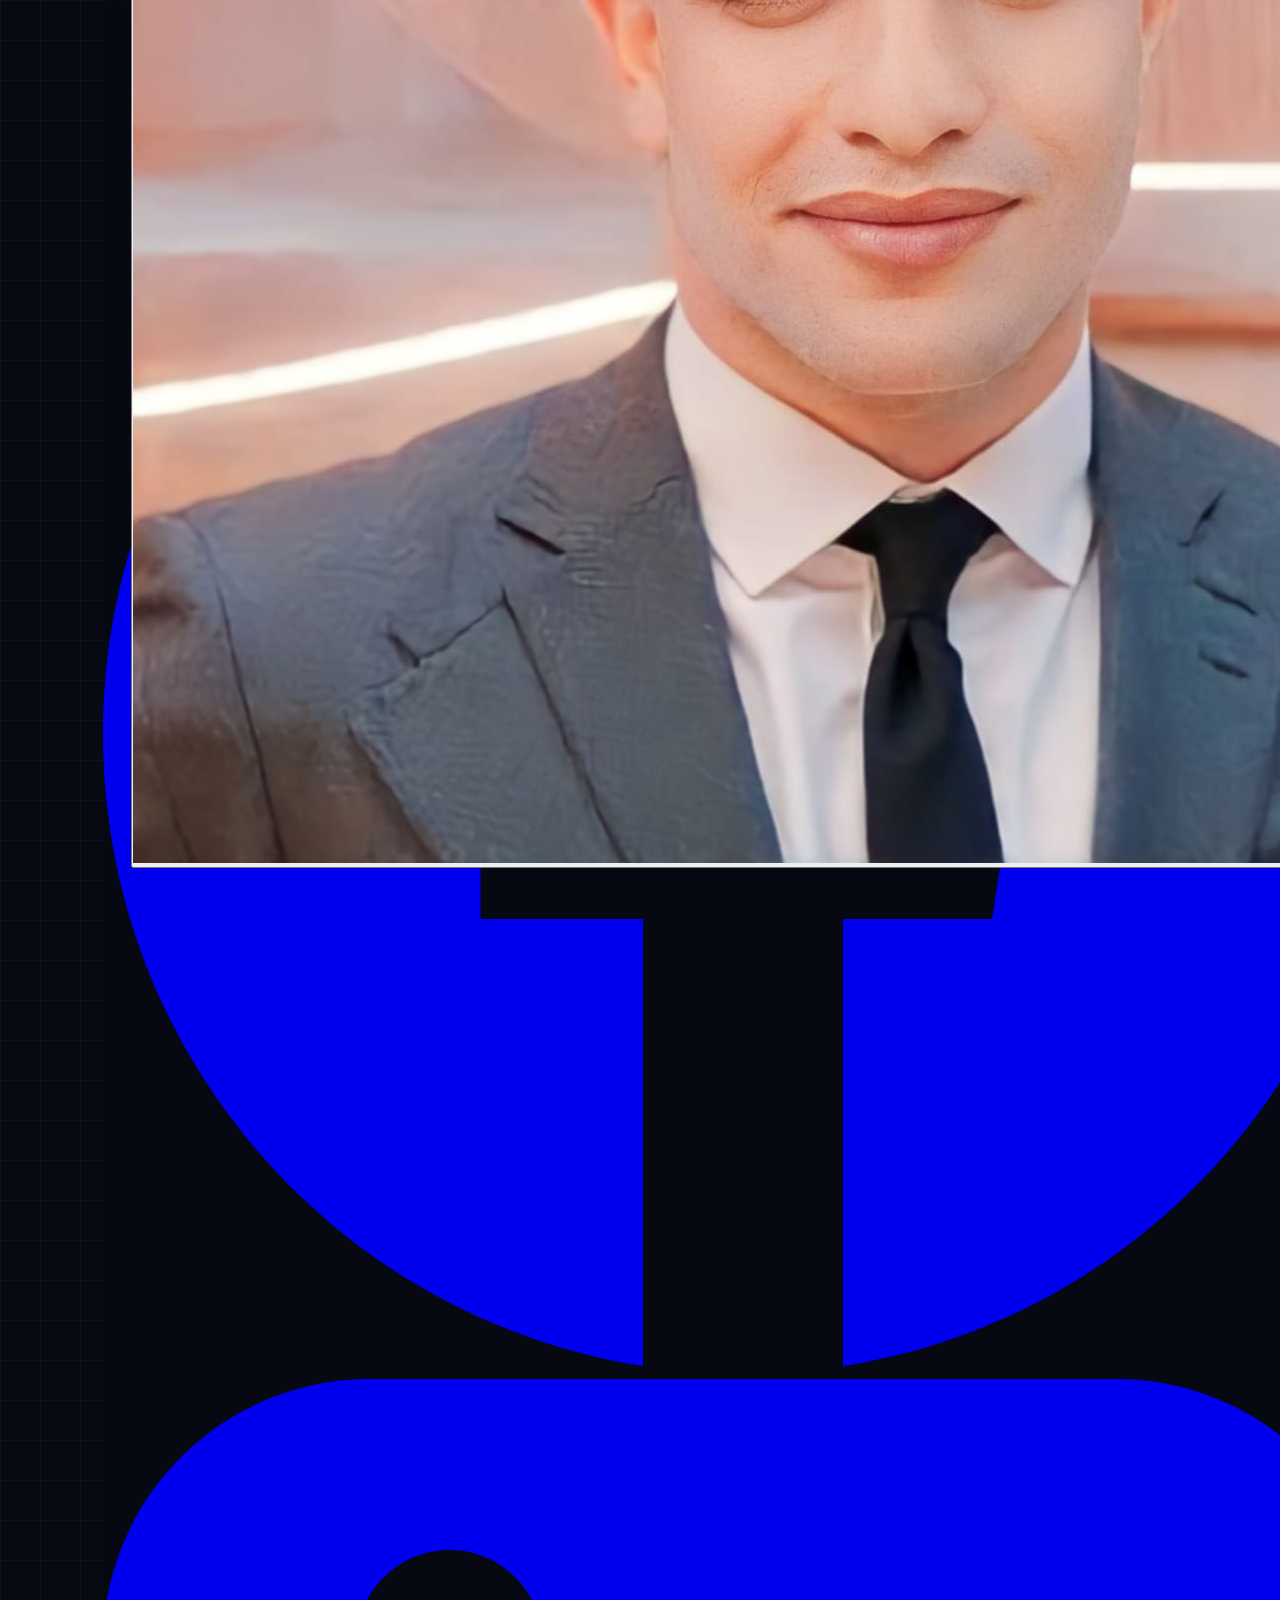
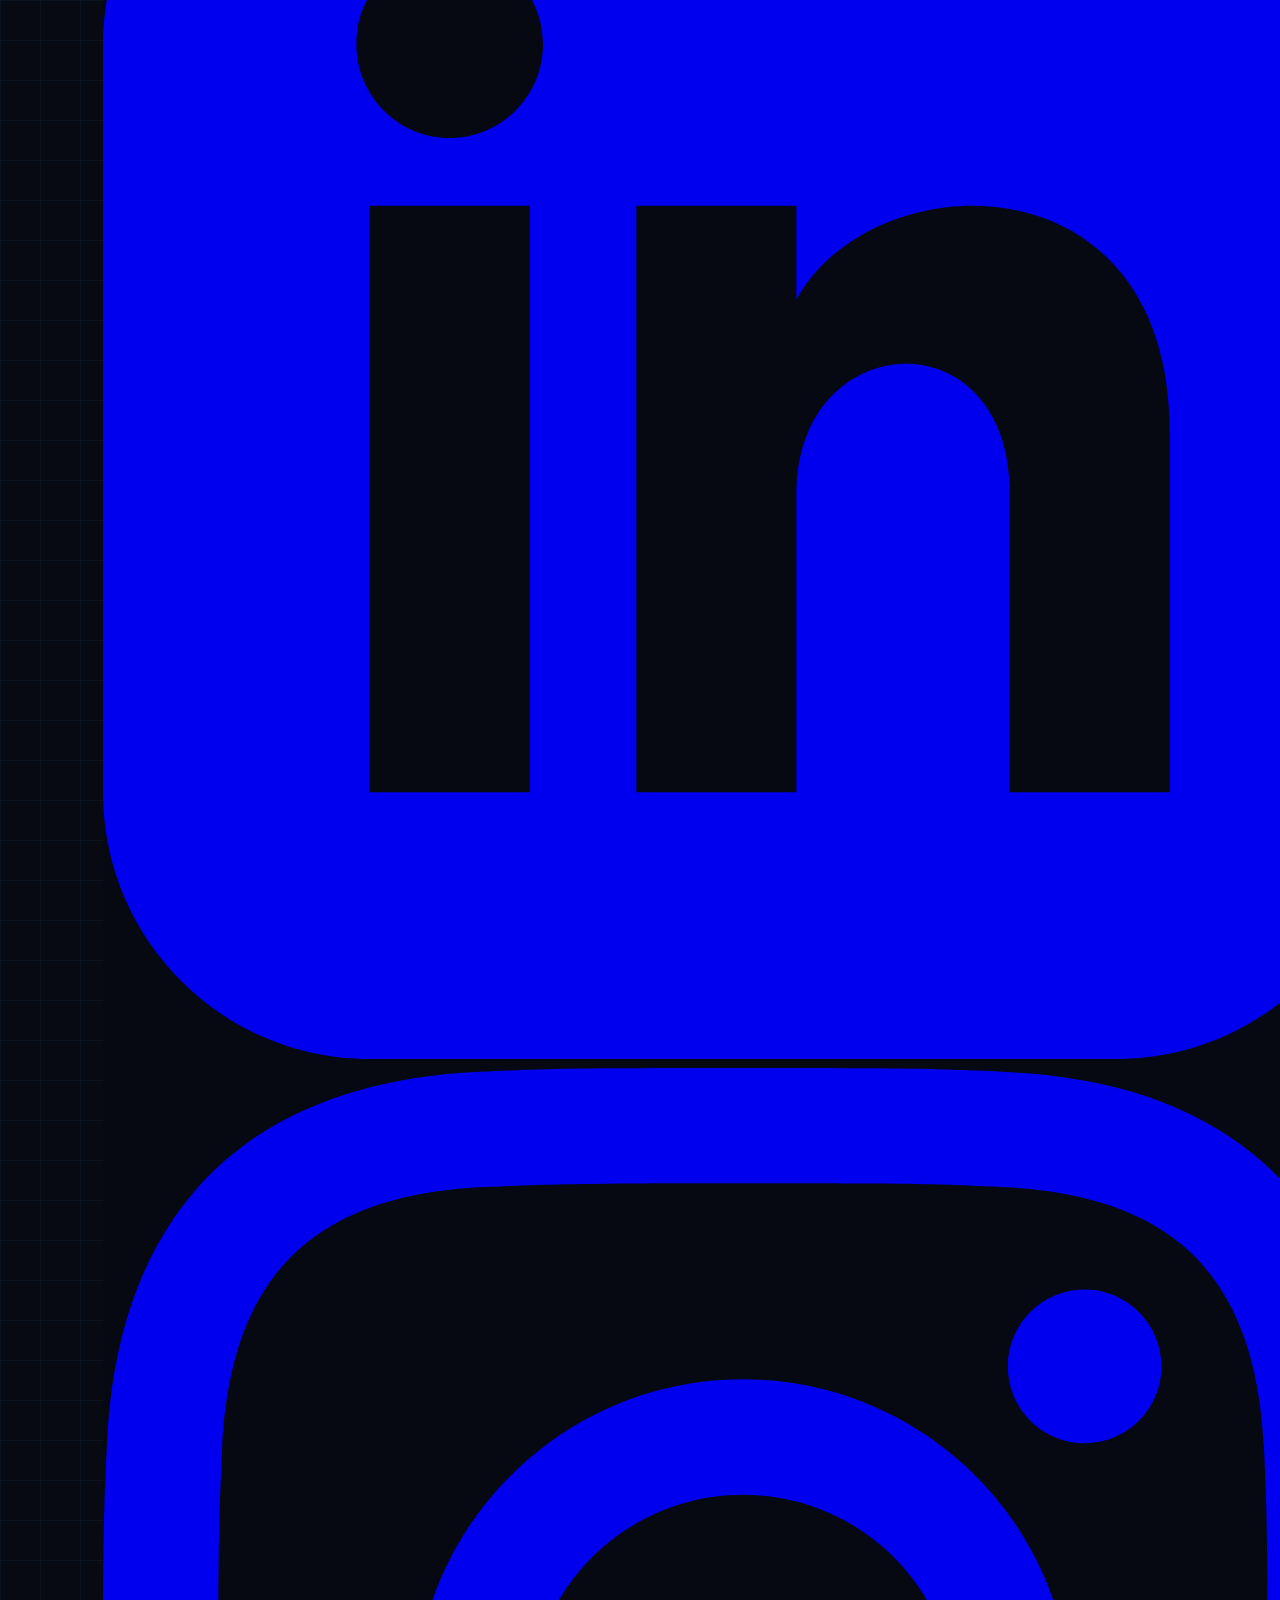
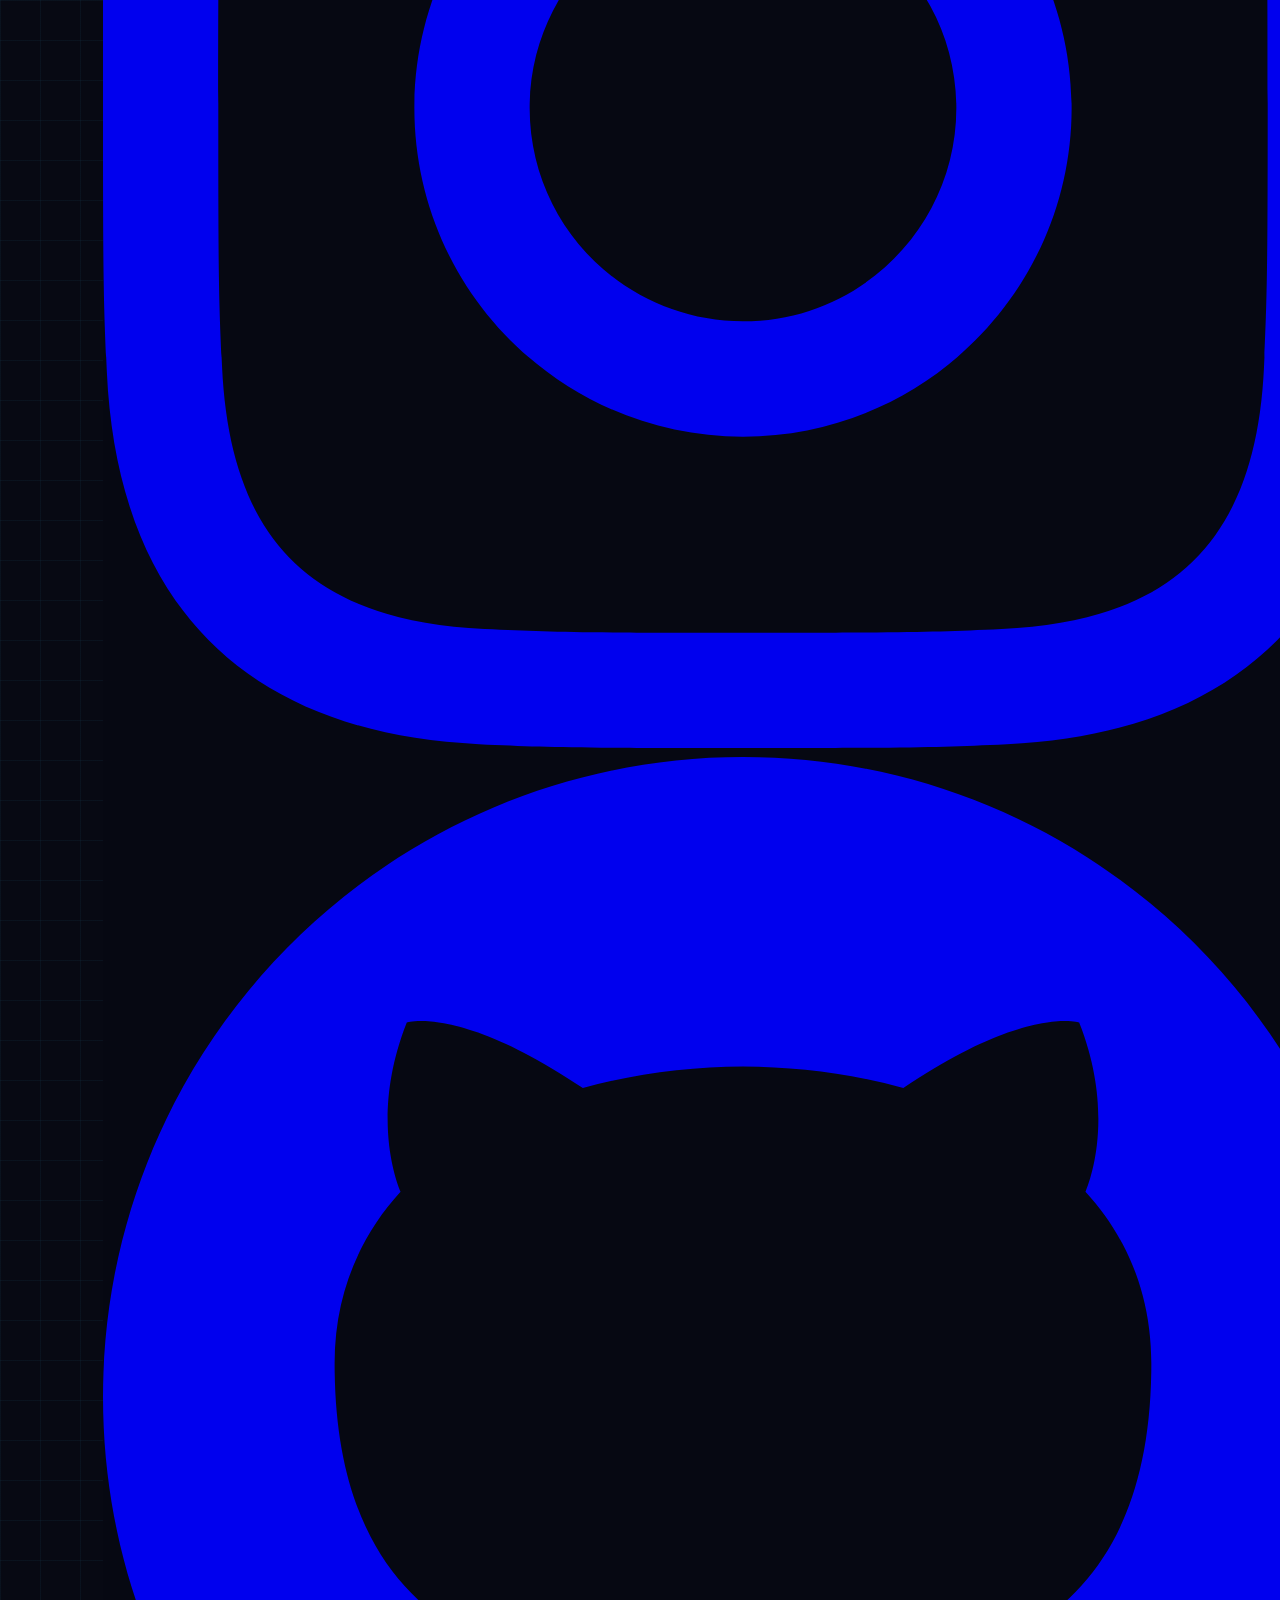
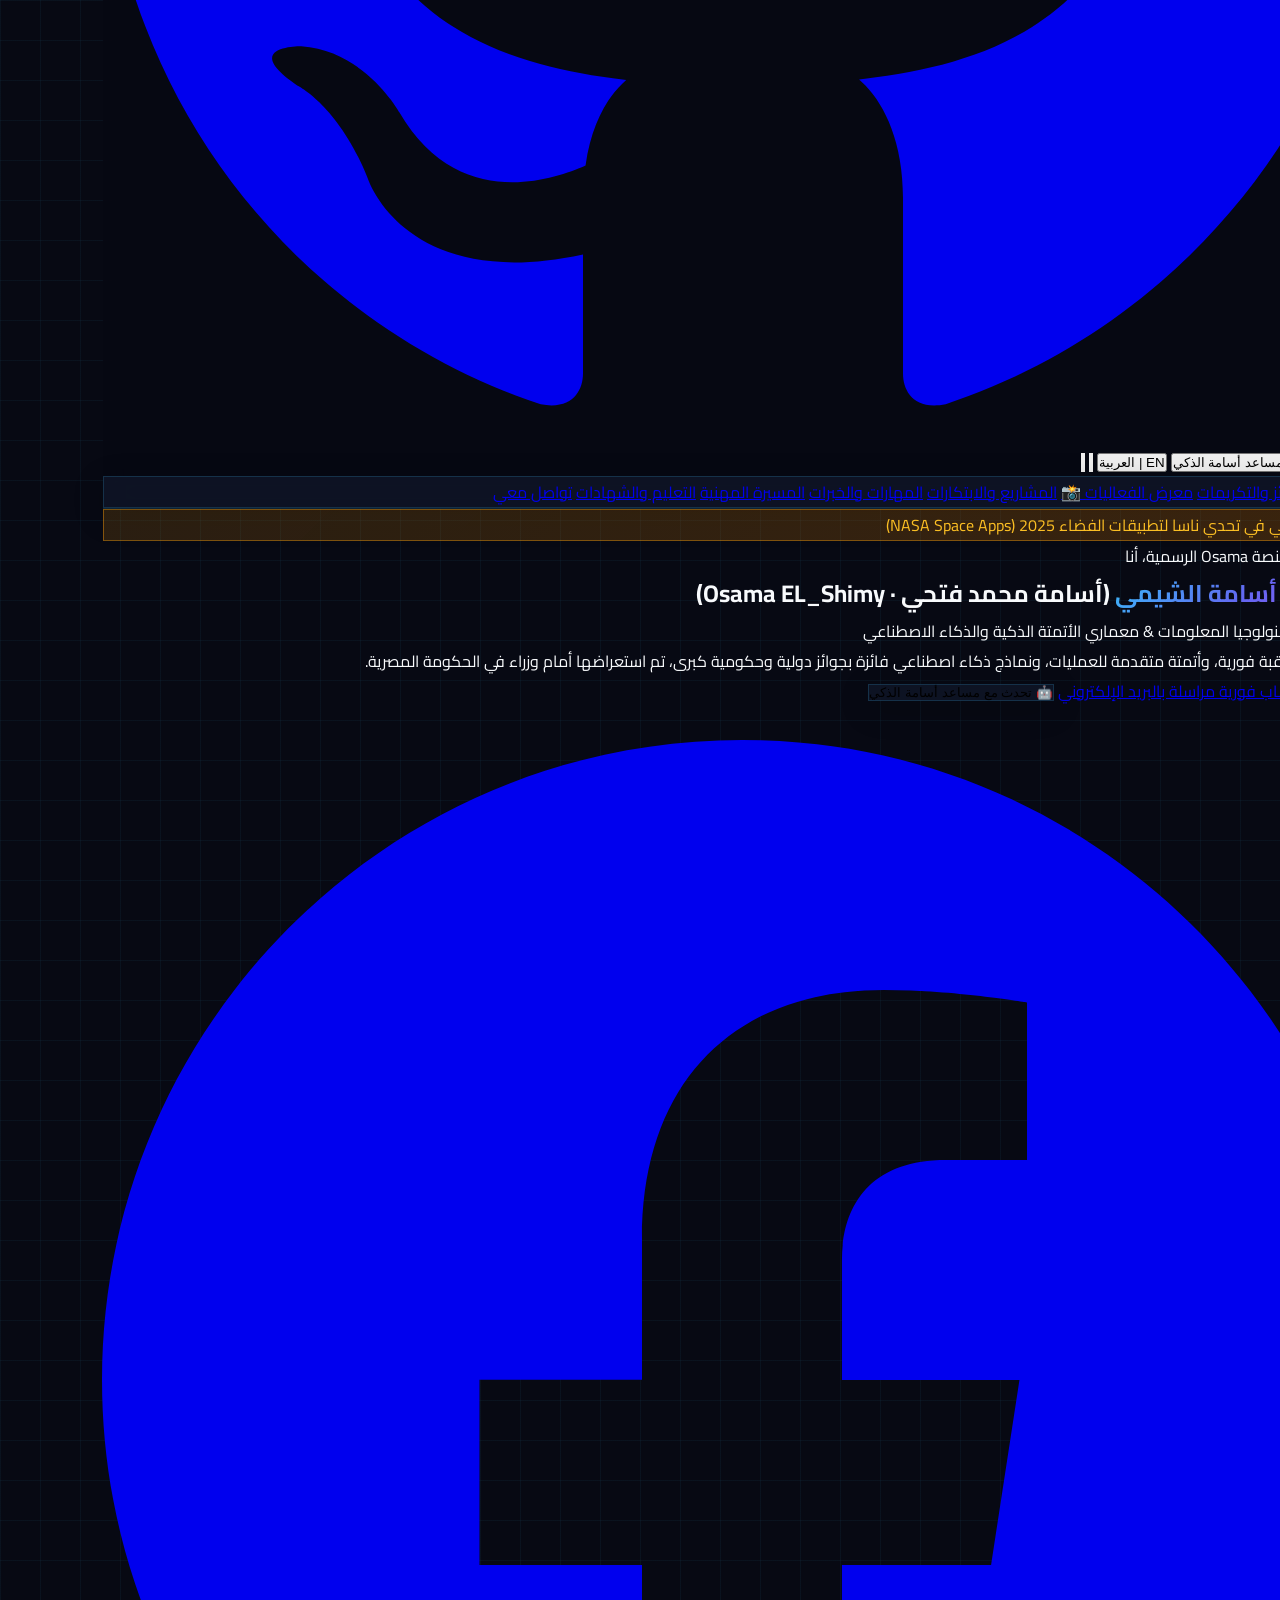
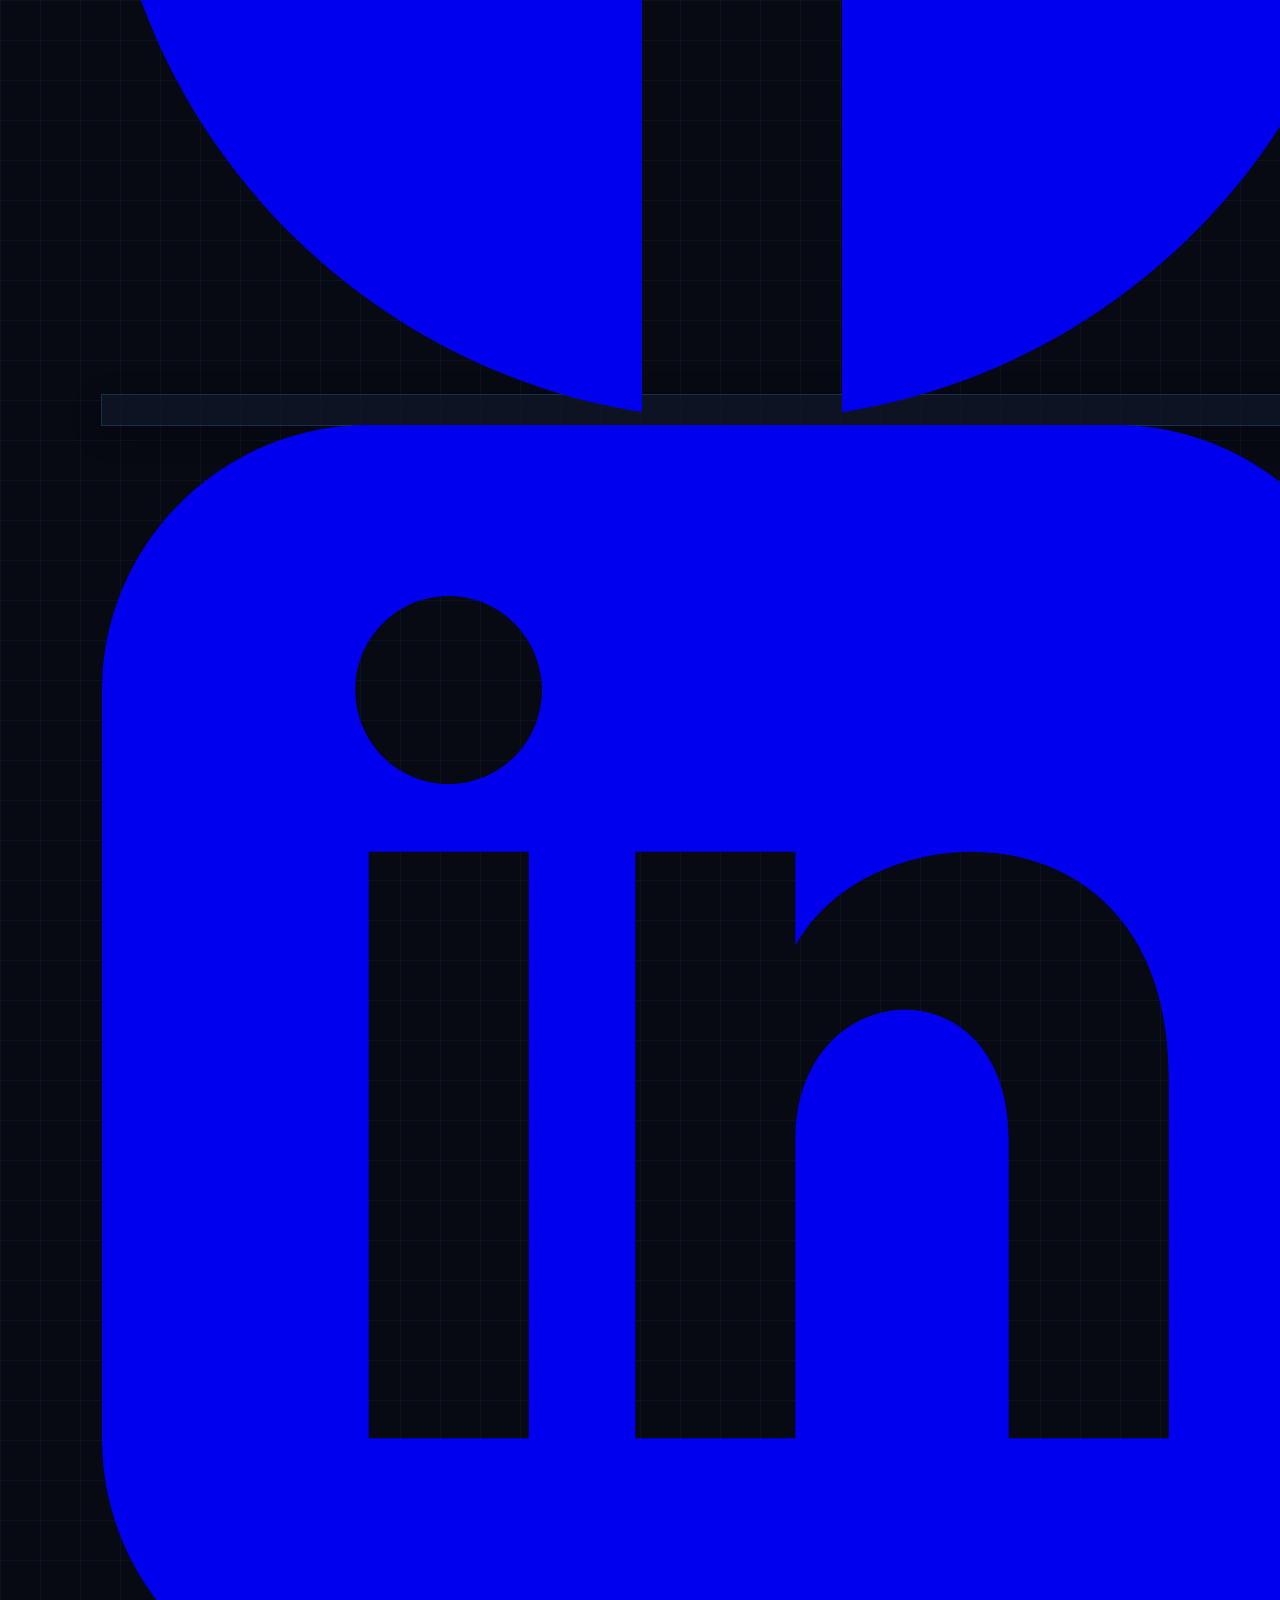
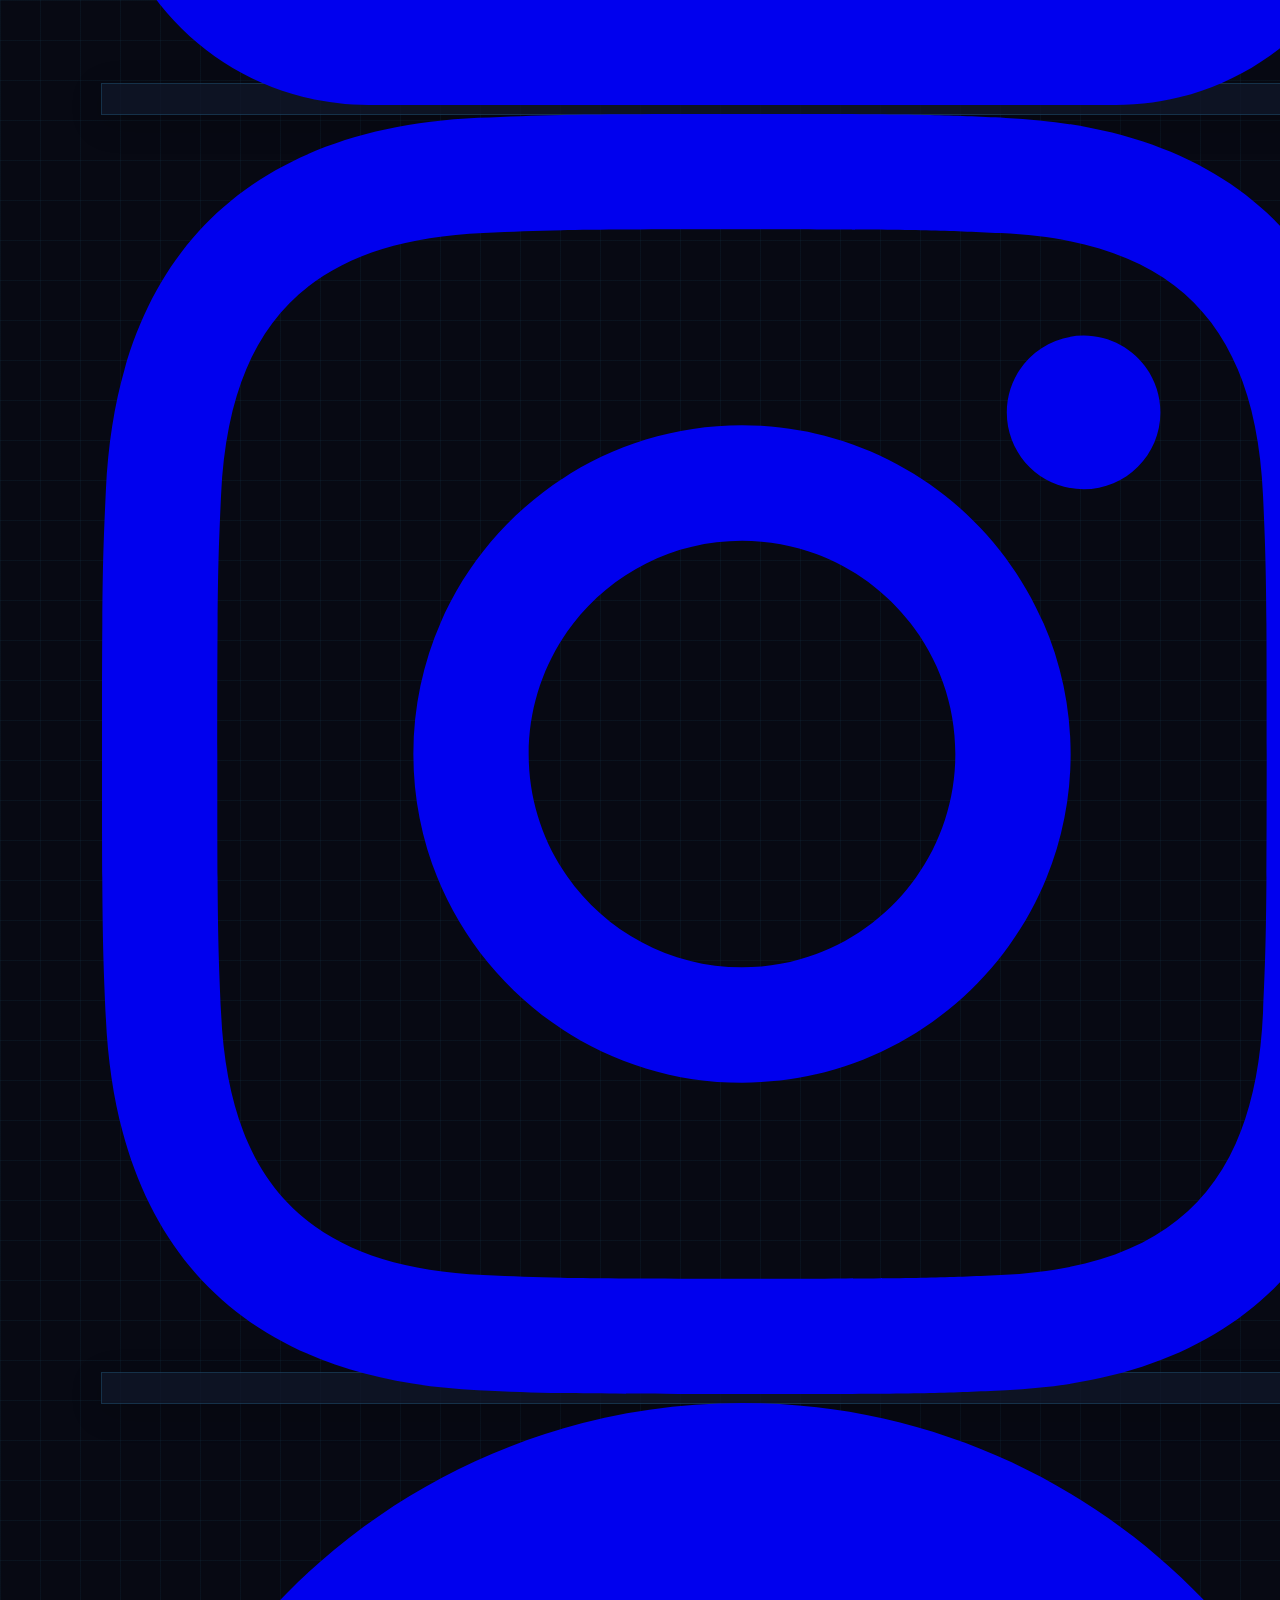
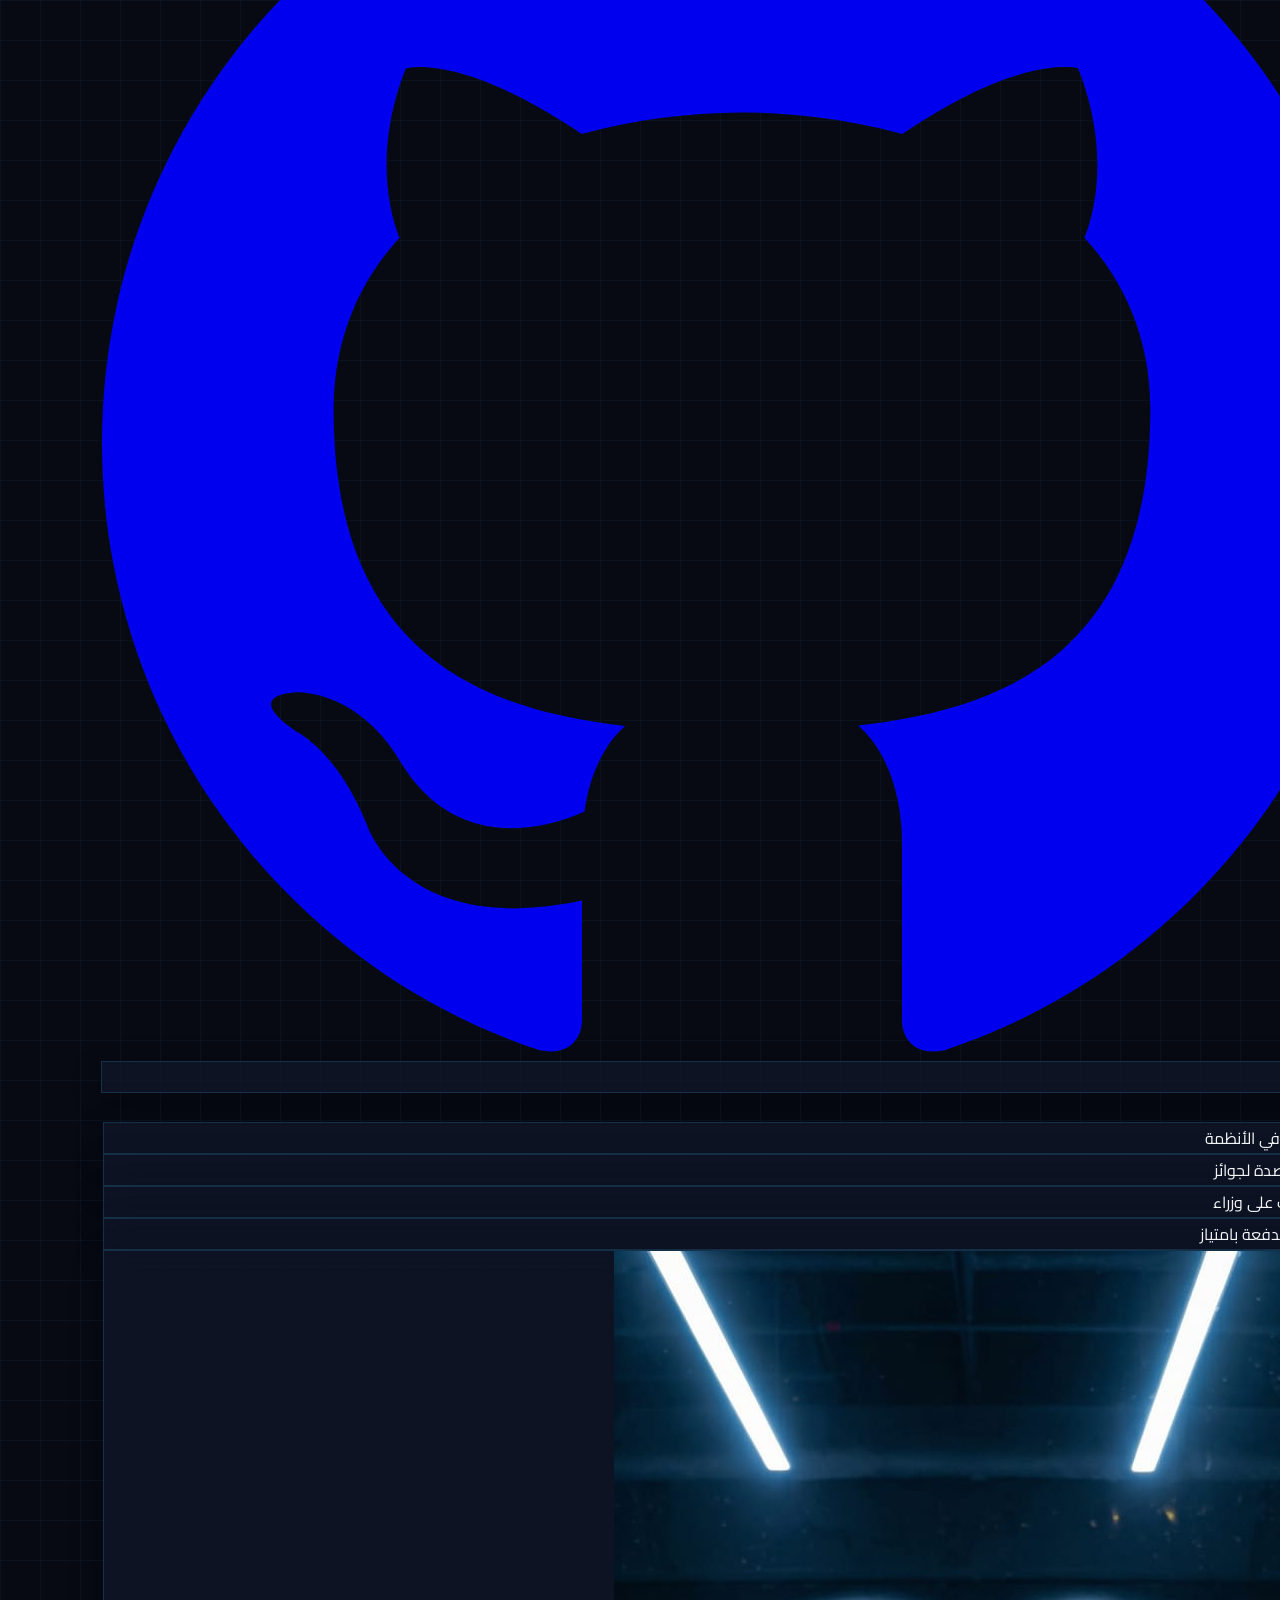
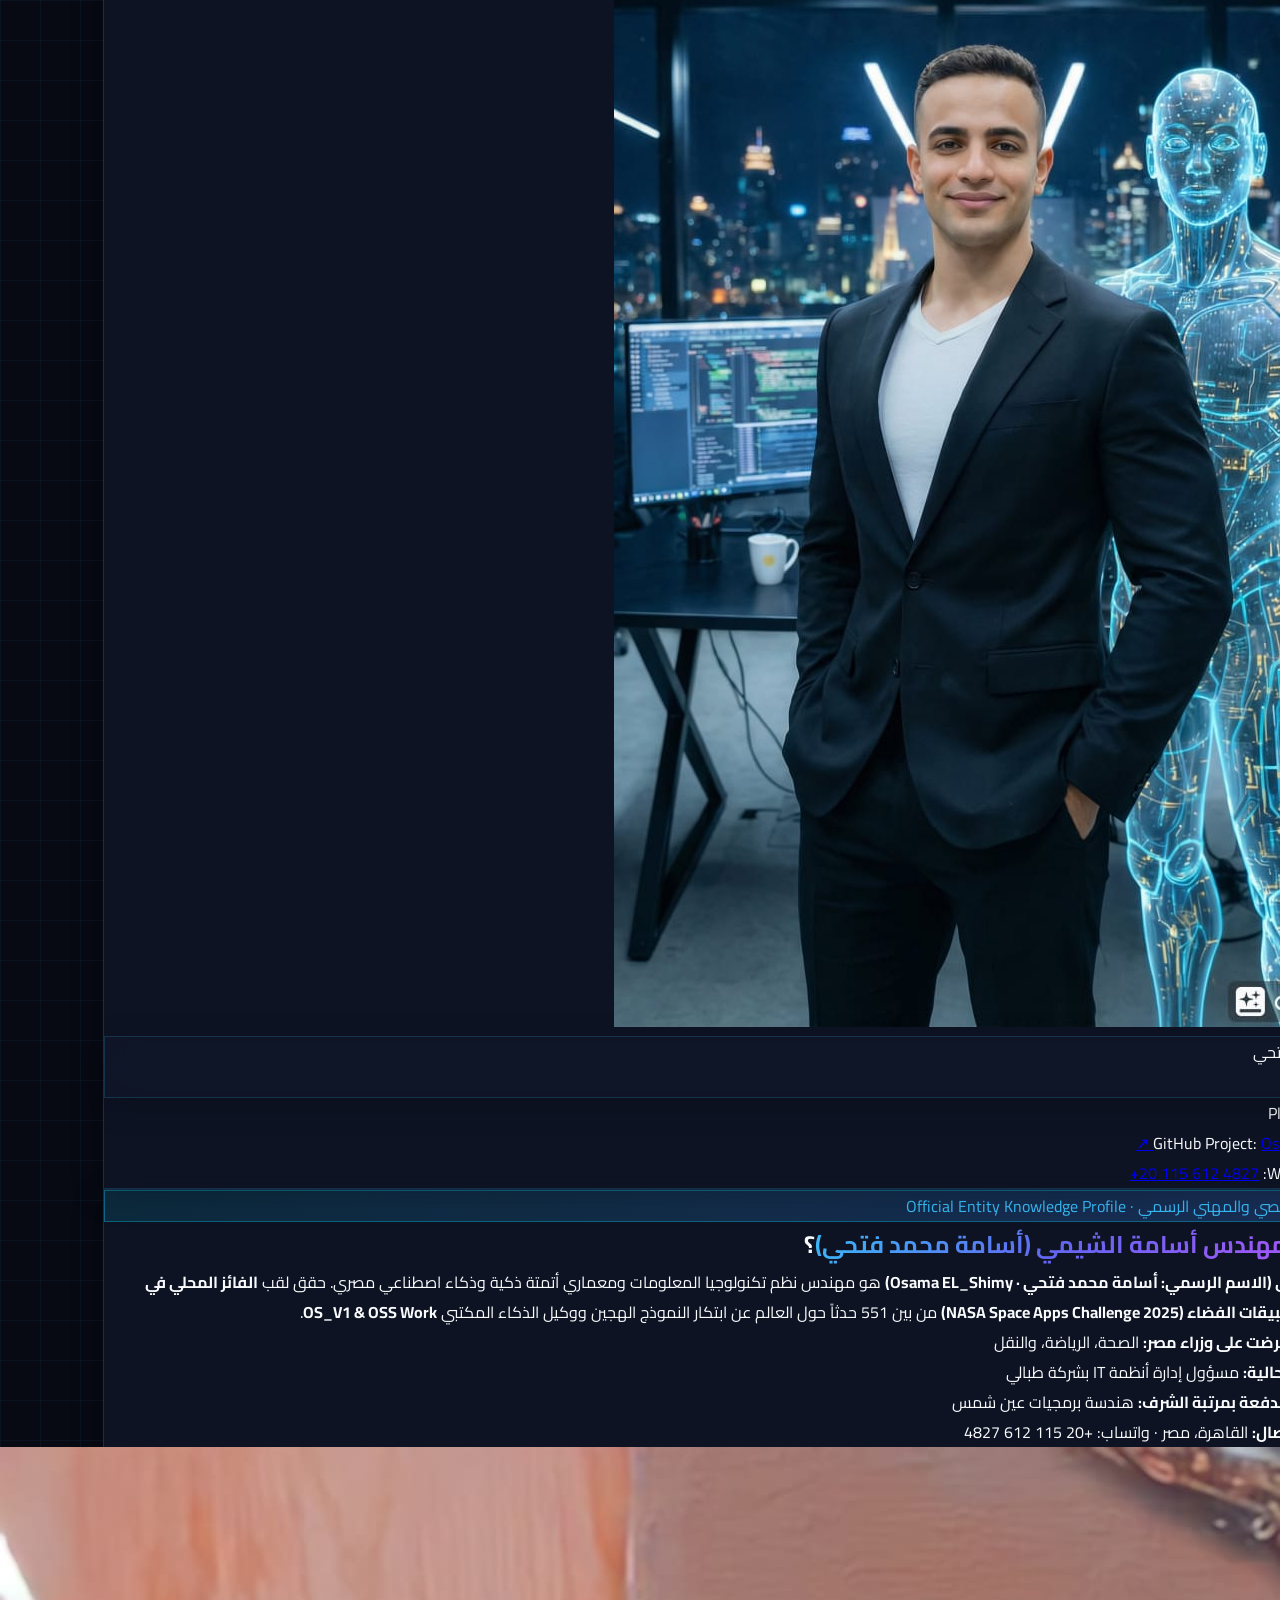
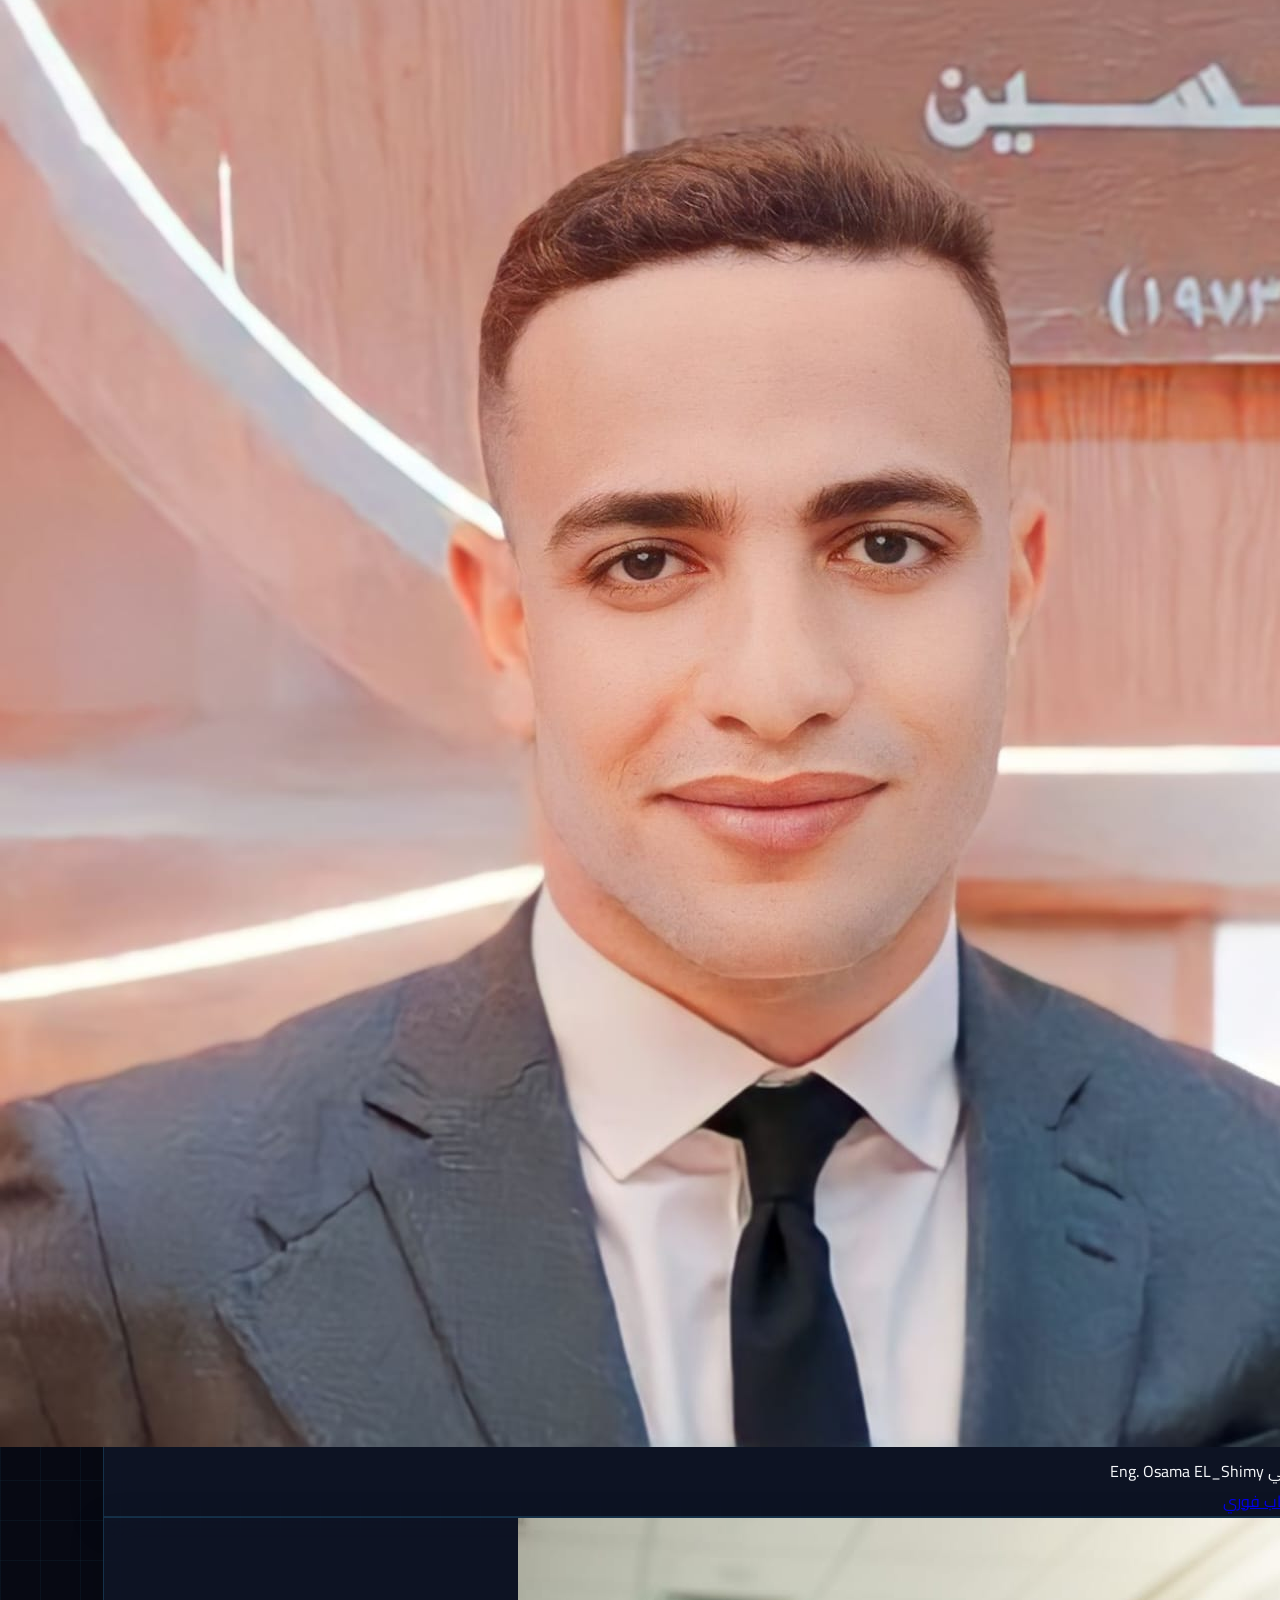
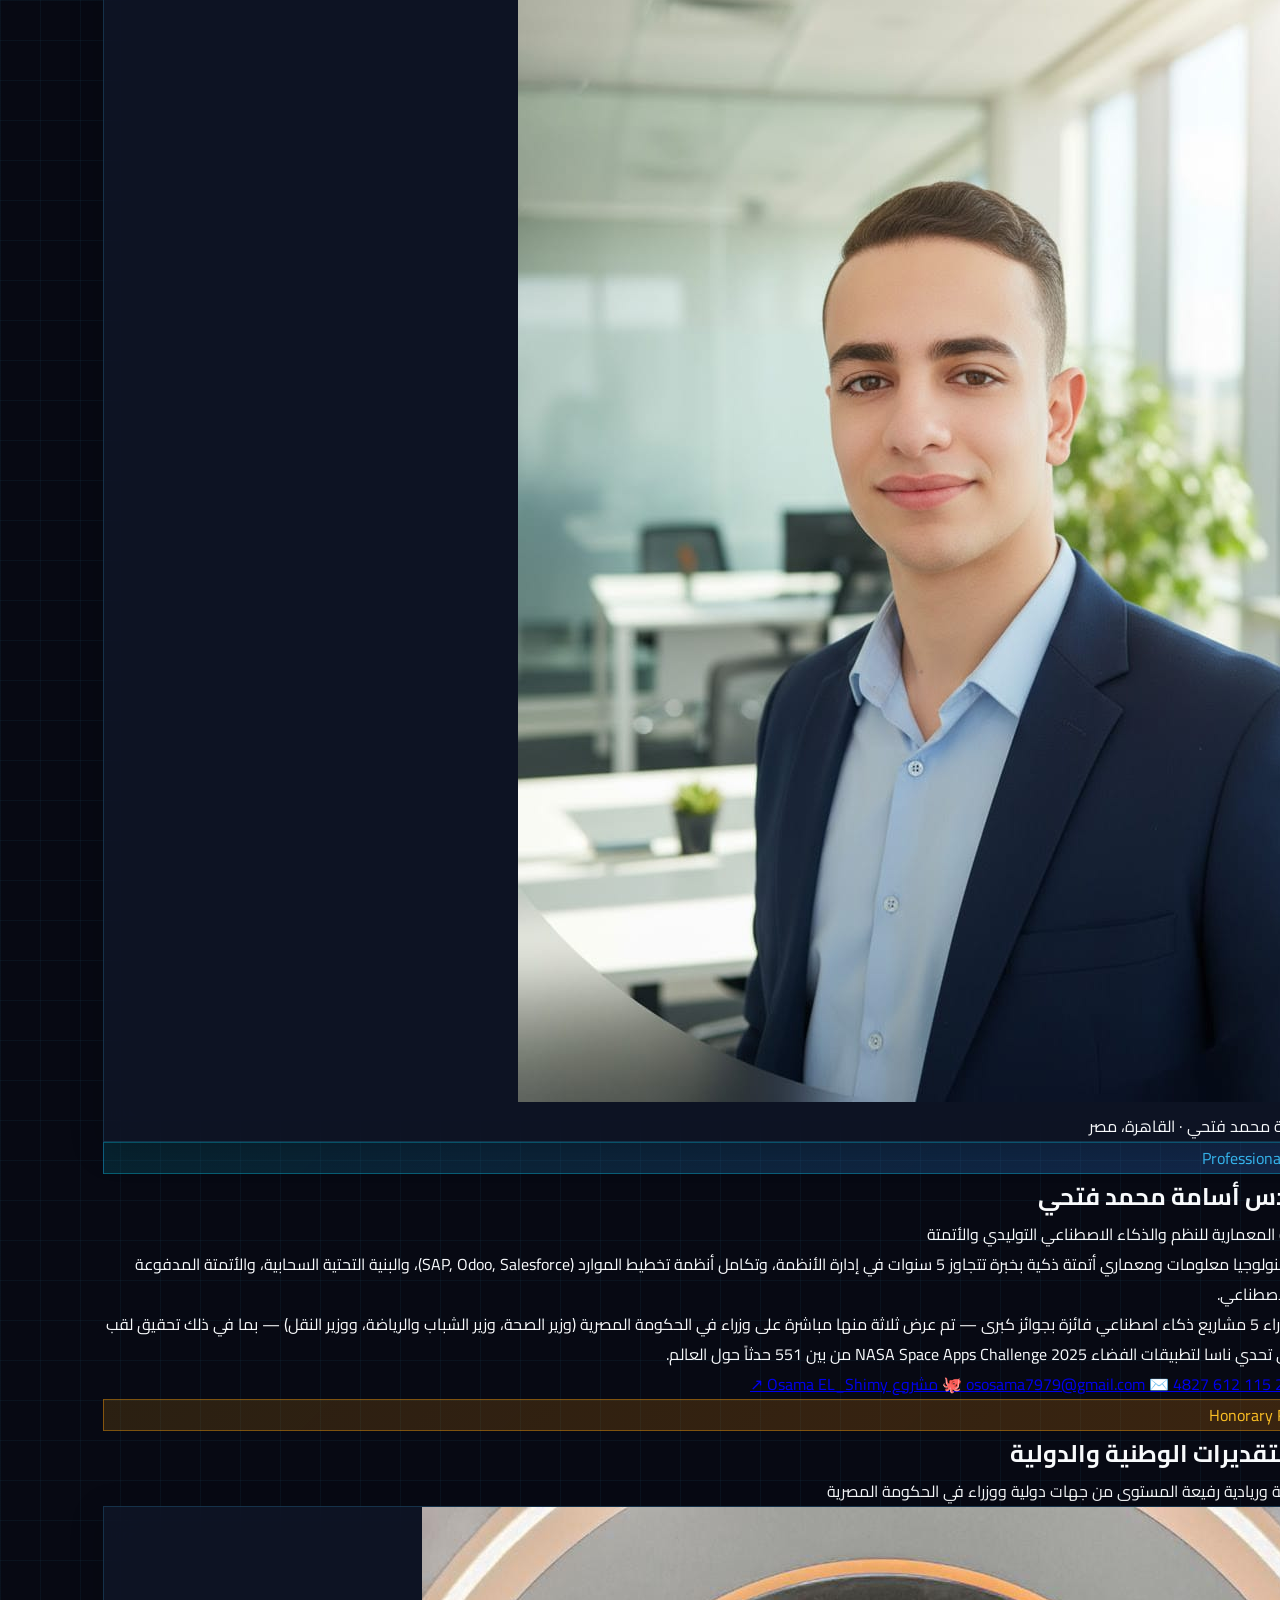
==== commit 3affe37f: "feat: Google Search Entity section for Osama El-Shimy, dynamic conversational AI engine, and streami" ====
--- a/index.html
+++ b/index.html
@@ -3,7 +3,7 @@
 <head>
   <meta charset="UTF-8">
   <meta name="viewport" content="width=device-width, initial-scale=1.0">
-  <title>Osama | أسامة الشيمي — أسامة محمد (أسامة محمد فتحي) | Osama Mohamed (Osama EL_Shimy) — IT Systems Engineer & Intelligent Automation Architect</title>
+  <title>اسامة الشيمي | المهندس أسامة الشيمي (أسامة محمد فتحي) — Osama EL_Shimy — IT Systems Engineer &amp; Intelligent Automation Architect</title>
   <meta name="description" content="منصة Osama — الموقع الرسمي للمهندس أسامة محمد (أسامة الشيمي / أسامة محمد فتحي) Osama Mohamed Fathy (Osama EL_Shimy). مهندس نظم تكنولوجيا المعلومات والأتمتة الذكية والذكاء الاصطناعي، الفائز في تحدي ناسا لتطبيقات الفضاء NASA Space Apps 2025 ومبتكر OS_V1 وطبيبي واللعيب ومواصلاتي.">
   <meta name="keywords" content="أسامة الشيمي, اسامة الشيمي, أسامة محمد, اسامة محمد, أسامة محمد فتحي, اسامة محمد فتحي, أسامة فتحي, اسامة فتحي, المهندس أسامة الشيمي, المهندس اسامة الشيمي, المهندس أسامة محمد, المهندس اسامة محمد, osama el shimy, osama elshimy, osama el_shimy, osama mohamed, osama mohamed fathy, osama fathy, Osama El-Shimy, Osama Mohamed, Osama SysEng, Osama Systems Engineer, NASA Space Apps 2025 Osama, Tabeeby AI, Al-La'eeb, Mawasilati, OS_V1, مهندس نظم ومعلومات, ذكاء اصطناعي مصر, هندسة برمجيات عين شمس, ITI روبوتات, طبالي IT, المراسم الدولية, الغرابلي GIECO">
   <meta name="author" content="Osama Mohamed Fathy (Osama EL_Shimy)">
@@ -239,15 +239,16 @@
             <span data-i18n="hero.badge">🏆 فائز محلي في تحدي ناسا لتطبيقات الفضاء 2025 (NASA Space Apps)</span>
           </div>
 
-          <div class="space-y-2">
-            <p class="text-sm md:text-base font-mono text-cyan-400 tracking-wider" data-i18n="hero.greeting">مرحباً بكم في منصة Osama، أنا</p>
-            <h1 class="text-4xl sm:text-5xl lg:text-6xl font-black text-white tracking-tight leading-tight">
-              <span class="gradient-text-cyan-blue" data-i18n="hero.name">أسامة محمد فتحي</span>
-            </h1>
-            <p class="text-lg sm:text-xl font-semibold text-slate-300" data-i18n="hero.role">
-              مهندس نظم تكنولوجيا المعلومات & مهندس معماري للأتمتة الذكية والذكاء الاصطناعي
-            </p>
-          </div>
+                      <div class="space-y-2">
+              <p class="text-sm md:text-base font-mono text-cyan-400 tracking-wider">مرحباً بكم في منصة Osama الرسمية، أنا</p>
+              <h1 class="text-4xl sm:text-5xl lg:text-6xl font-black text-white tracking-tight leading-tight">
+                <span class="gradient-text-cyan-blue">المهندس أسامة الشيمي</span>
+                <span class="block text-2xl sm:text-3xl text-slate-300 font-semibold mt-1">(أسامة محمد فتحي · Osama EL_Shimy)</span>
+              </h1>
+              <p class="text-lg sm:text-xl font-semibold text-cyan-300">
+                مهندس نظم تكنولوجيا المعلومات &amp; معماري الأتمتة الذكية والذكاء الاصطناعي
+              </p>
+            </div>
 
           <p class="text-base text-slate-400 leading-relaxed max-w-2xl" data-i18n="hero.tagline">
             أبني منصات مراقبة فورية، وأتمتة متقدمة للعمليات، ونماذج ذكاء اصطناعي فائزة بجوائز دولية وحكومية كبرى، تم استعراضها أمام وزراء في الحكومة المصرية.
@@ -352,6 +353,65 @@
               </div>
 
             </div>
+          </div>
+        </div>
+
+      </div>
+    </div>
+  </section>
+
+  
+  <!-- GOOGLE FEATURED ENTITY SECTION: WHO IS OSAMA EL-SHIMY? -->
+  <section id="bio-entity" class="py-16 relative z-10 border-t border-slate-800/80 bg-slate-900/60">
+    <div class="max-w-7xl mx-auto px-4 sm:px-6 lg:px-8">
+      <div class="glass-panel p-8 sm:p-10 rounded-3xl border border-cyan-500/40 shadow-2xl relative overflow-hidden">
+        <div class="absolute -right-20 -top-20 w-64 h-64 bg-cyan-500/10 rounded-full blur-3xl pointer-events-none"></div>
+        <div class="absolute -left-20 -bottom-20 w-64 h-64 bg-blue-500/10 rounded-full blur-3xl pointer-events-none"></div>
+
+        <div class="grid grid-cols-1 lg:grid-cols-12 gap-8 items-center relative z-10">
+          <div class="lg:col-span-8 space-y-4">
+            <div class="inline-flex items-center gap-2 px-3 py-1 rounded-full badge-cyan text-xs font-bold font-mono">
+              <span>🔍</span>
+              <span>الملف الشخصي والمهني الرسمي · Official Entity Knowledge Profile</span>
+            </div>
+            
+            <h2 class="text-2xl sm:text-3xl lg:text-4xl font-black text-white tracking-tight">
+              من هو <span class="gradient-text-cyan-blue">المهندس أسامة الشيمي (أسامة محمد فتحي)</span>؟
+            </h2>
+
+            <p class="text-sm sm:text-base text-slate-300 leading-relaxed">
+              <strong>أسامة الشيمي (الاسم الرسمي: أسامة محمد فتحي · Osama EL_Shimy)</strong> هو مهندس نظم تكنولوجيا المعلومات ومعماري أتمتة ذكية وذكاء اصطناعي مصري. حقق لقب <strong>الفائز المحلي في تحدي ناسا لتطبيقات الفضاء (NASA Space Apps Challenge 2025)</strong> من بين 551 حدثاً حول العالم عن ابتكار النموذج الهجين ووكيل الذكاء المكتبي <strong>OS_V1 &amp; OSS Work</strong>.
+            </p>
+
+            <div class="grid grid-cols-1 sm:grid-cols-2 gap-3 pt-2 text-xs text-slate-300">
+              <div class="flex items-center gap-2.5 p-2.5 rounded-xl bg-slate-950/80 border border-slate-800">
+                <span class="text-amber-400 text-base">🏛️</span>
+                <span><strong>3 مشاريع عُرضت على وزراء مصر:</strong> الصحة، الرياضة، والنقل</span>
+              </div>
+              <div class="flex items-center gap-2.5 p-2.5 rounded-xl bg-slate-950/80 border border-slate-800">
+                <span class="text-cyan-400 text-base">🏢</span>
+                <span><strong>الوظيفة الحالية:</strong> مسؤول إدارة أنظمة IT بشركة طبالي</span>
+              </div>
+              <div class="flex items-center gap-2.5 p-2.5 rounded-xl bg-slate-950/80 border border-slate-800">
+                <span class="text-indigo-400 text-base">🎓</span>
+                <span><strong>الأول على الدفعة بمرتبة الشرف:</strong> هندسة برمجيات عين شمس</span>
+              </div>
+              <div class="flex items-center gap-2.5 p-2.5 rounded-xl bg-slate-950/80 border border-slate-800">
+                <span class="text-emerald-400 text-base">🌐</span>
+                <span><strong>المقر والاتصال:</strong> القاهرة، مصر · واتساب: +20 115 612 4827</span>
+              </div>
+            </div>
+          </div>
+
+          <div class="lg:col-span-4 flex flex-col items-center justify-center p-6 rounded-2xl bg-slate-950/90 border border-slate-800 text-center space-y-3">
+            <img src="assets/images/osama-avatar.jpg" alt="المهندس أسامة الشيمي" class="w-24 h-24 rounded-full object-cover border-2 border-cyan-400 shadow-xl shadow-cyan-500/20">
+            <div>
+              <span class="text-base font-bold text-white block">م. أسامة الشيمي</span>
+              <span class="text-xs text-cyan-400 font-mono">Eng. Osama EL_Shimy</span>
+            </div>
+            <a href="https://wa.me/201156124827" target="_blank" class="w-full py-2.5 px-4 rounded-xl bg-emerald-600 hover:bg-emerald-500 text-white font-bold text-xs flex items-center justify-center gap-2 shadow-lg shadow-emerald-600/30 transition">
+              <span>💬</span> تواصل واتساب فوري
+            </a>
           </div>
         </div>
 
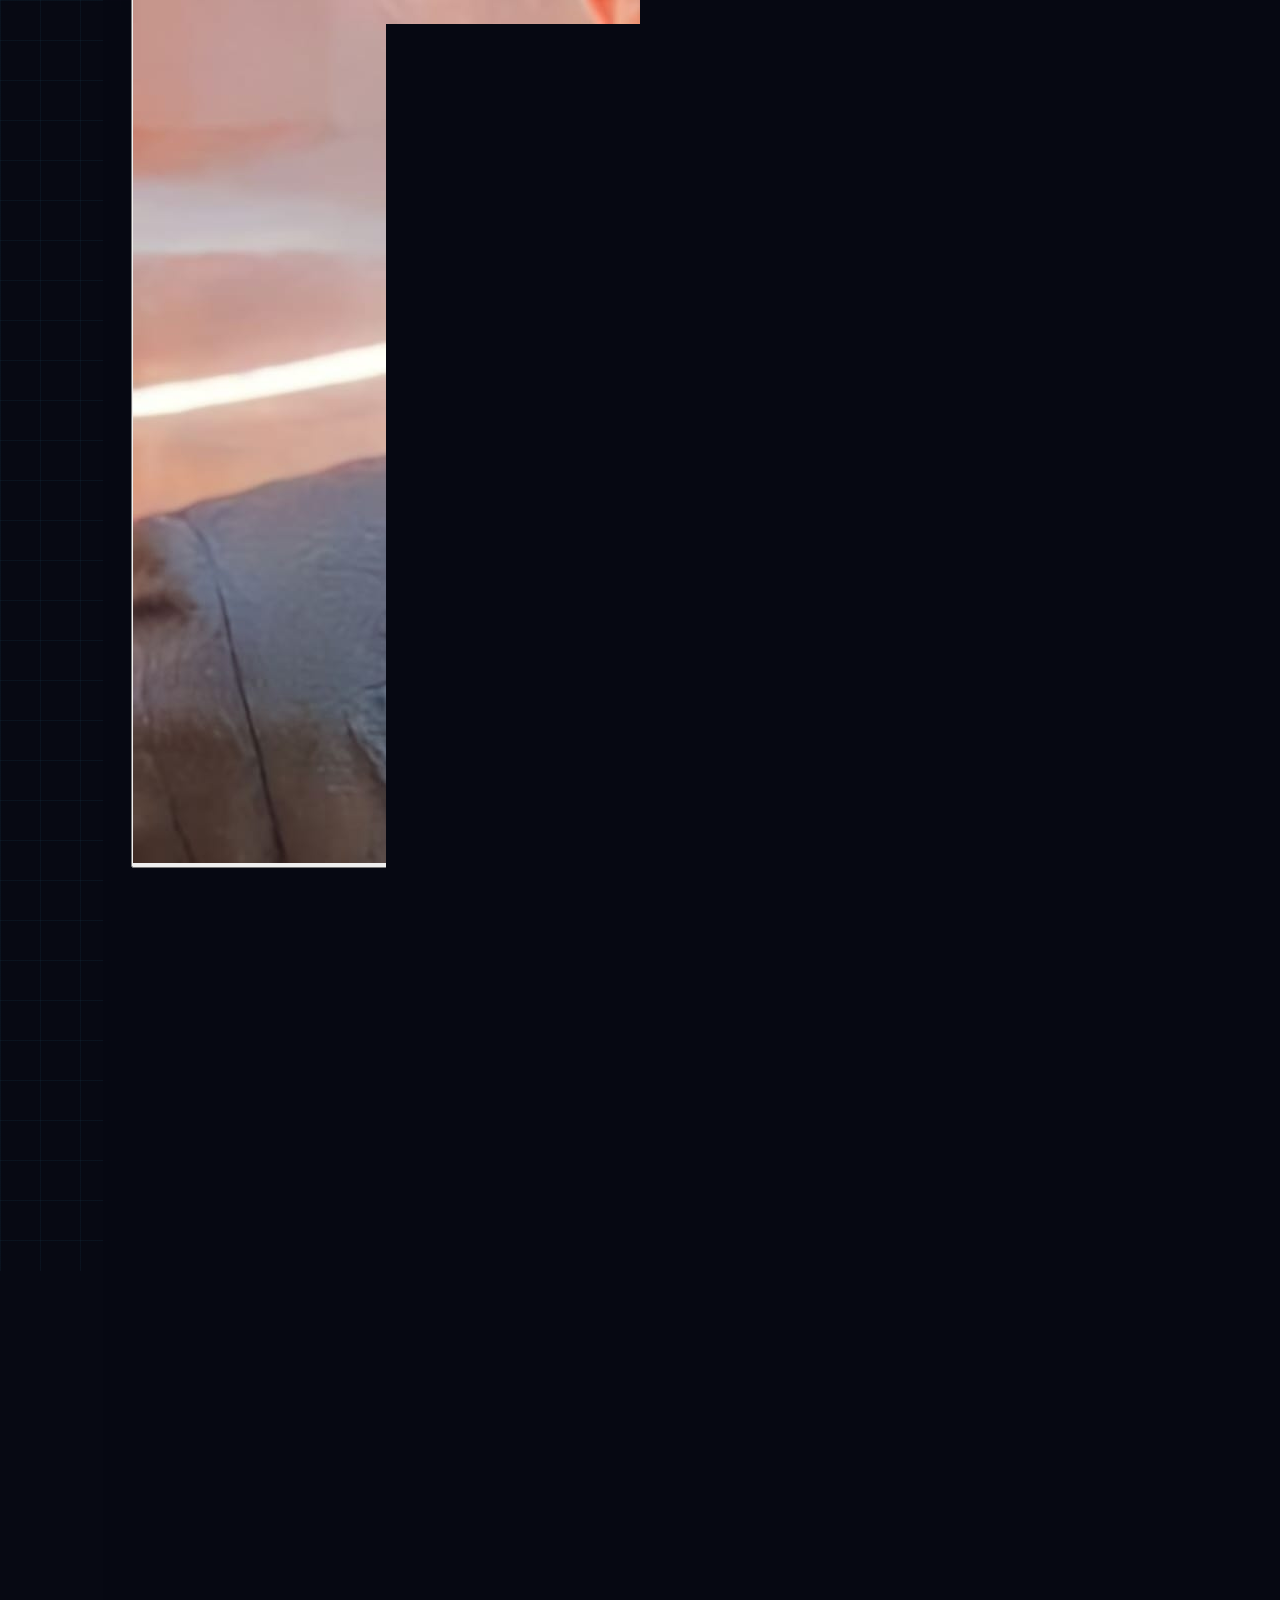
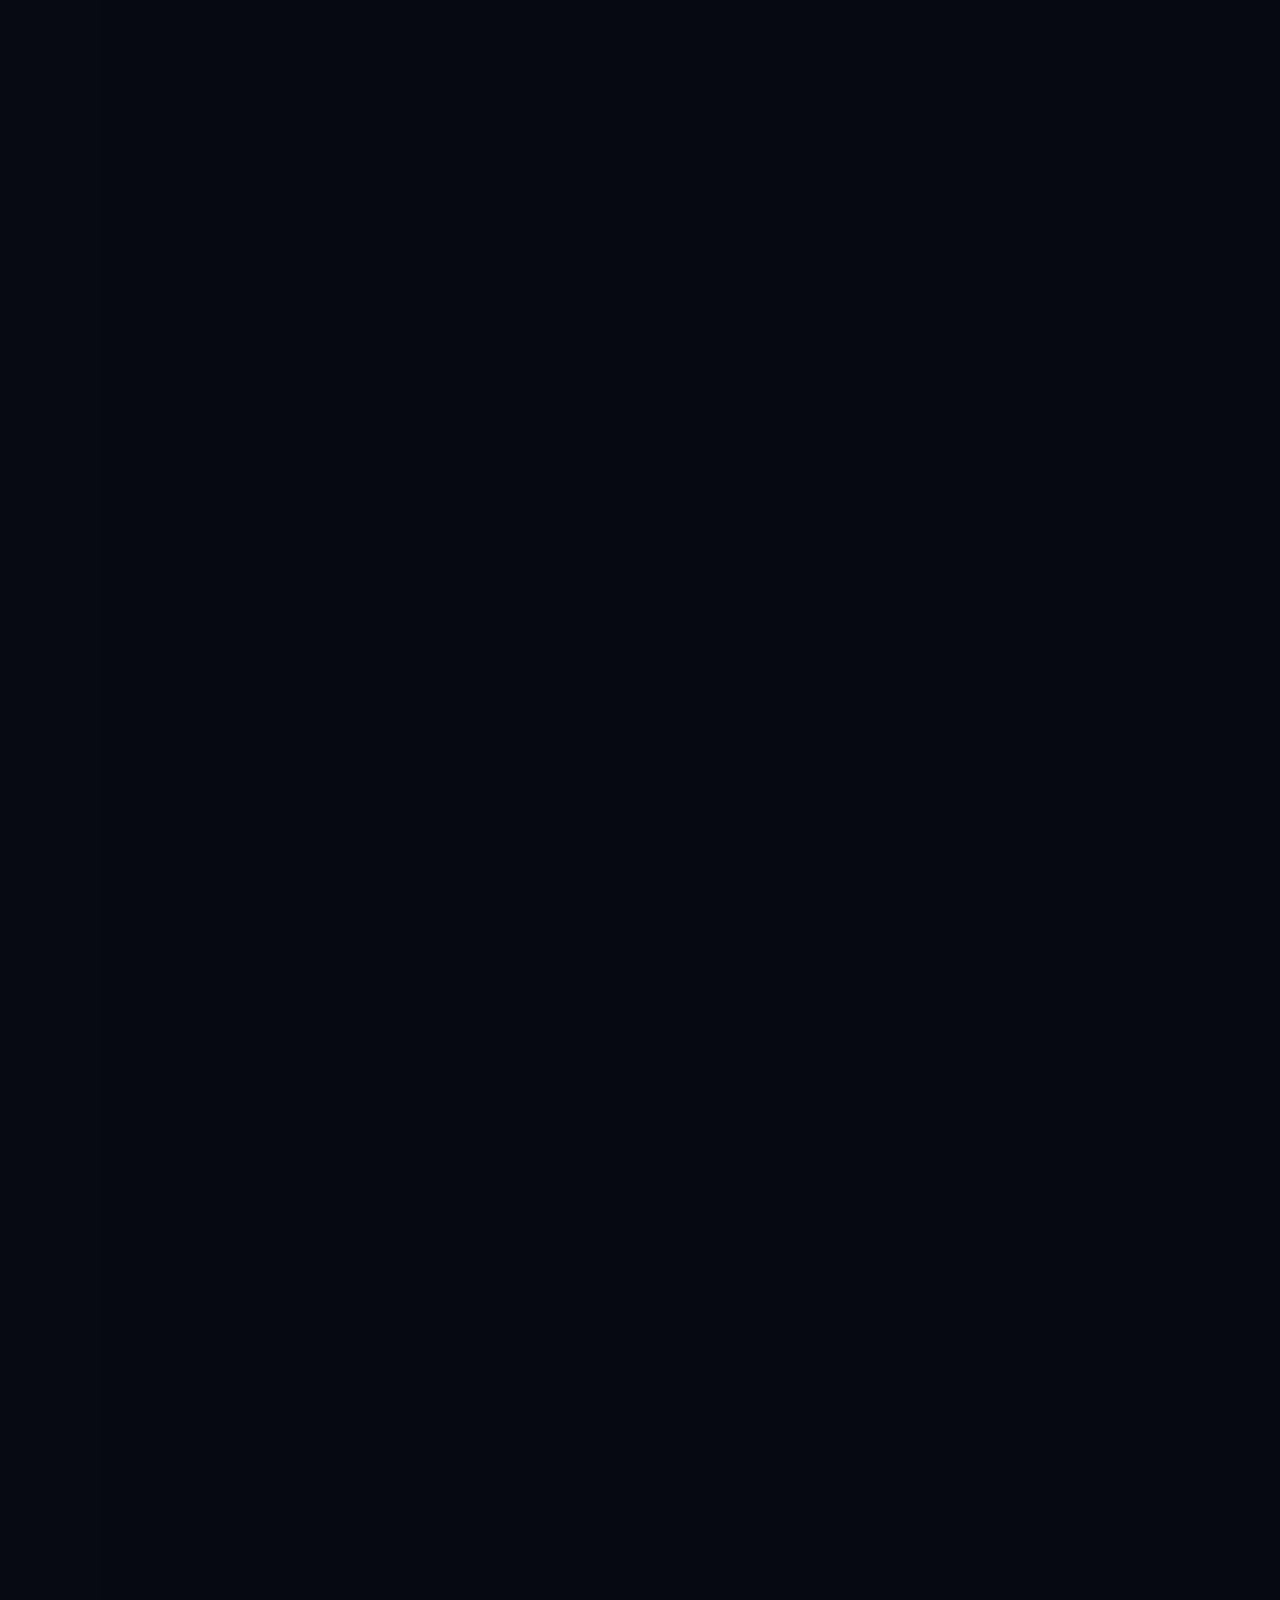
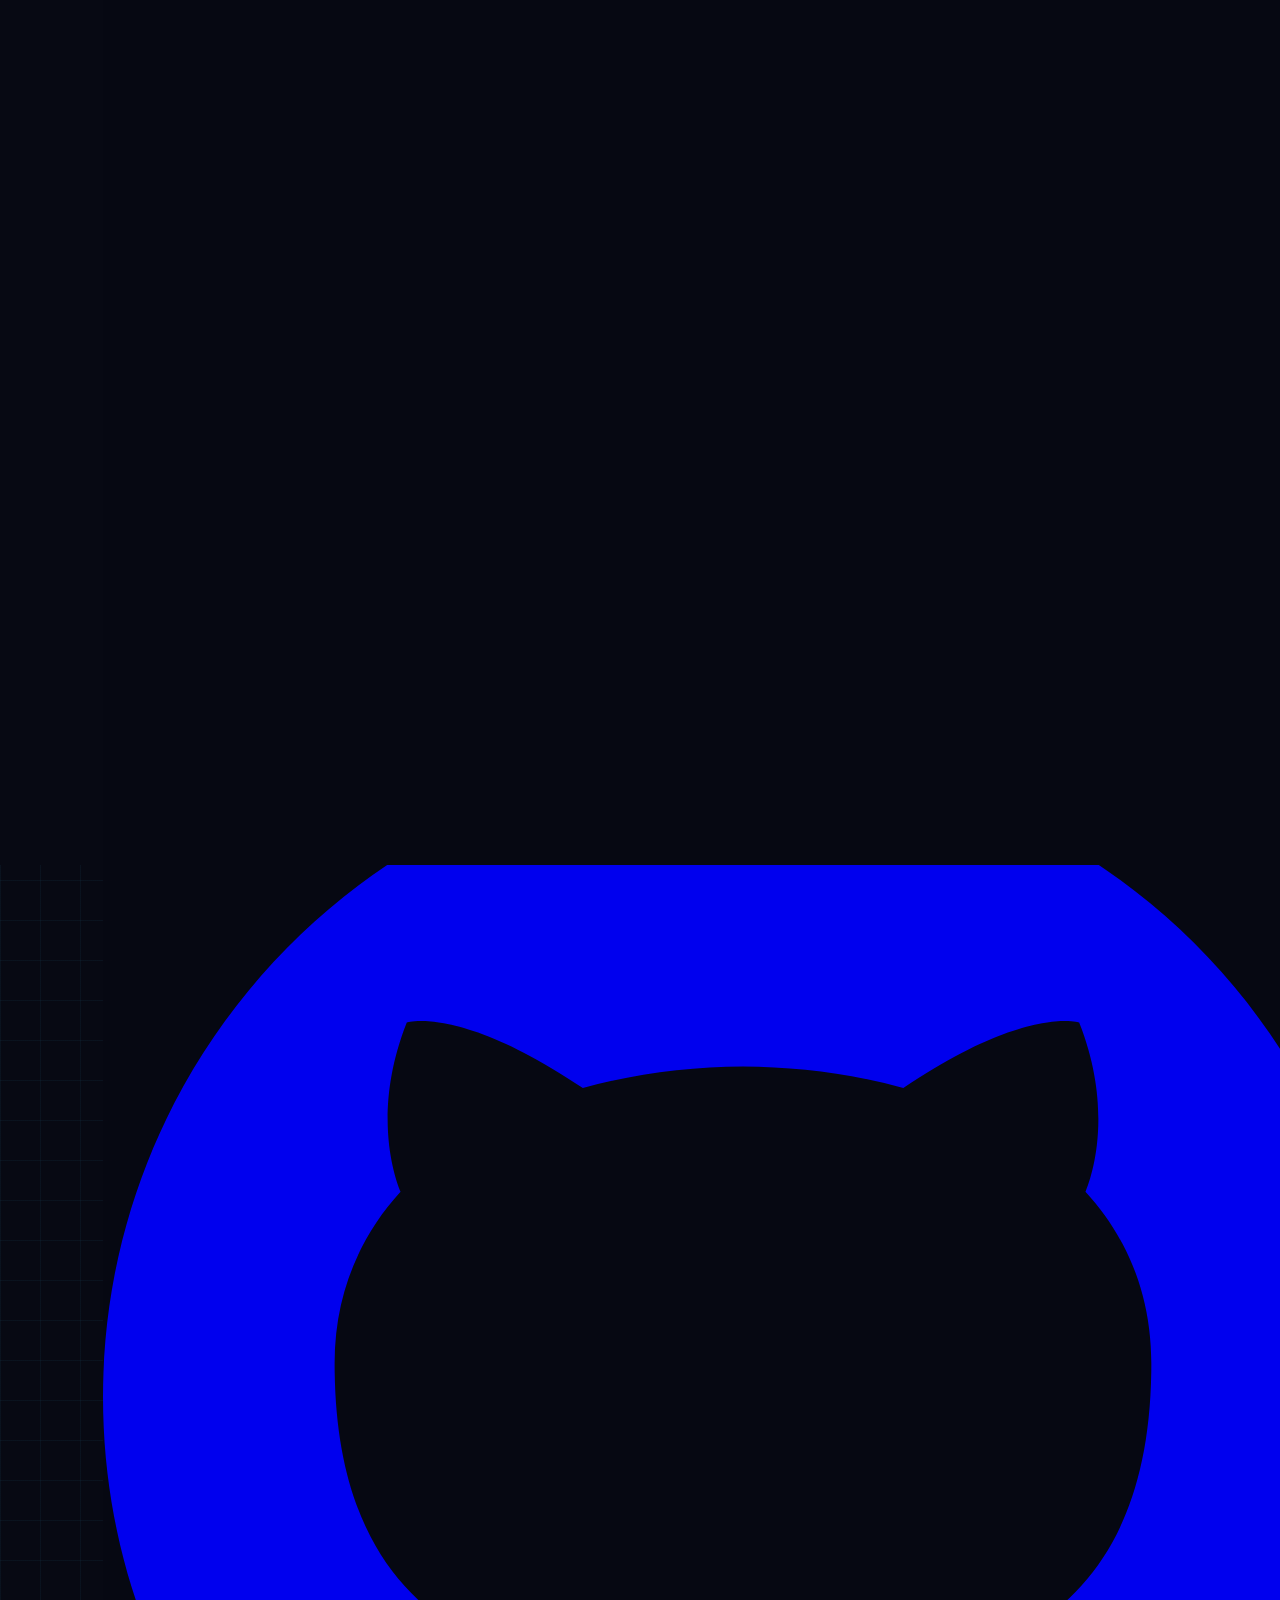
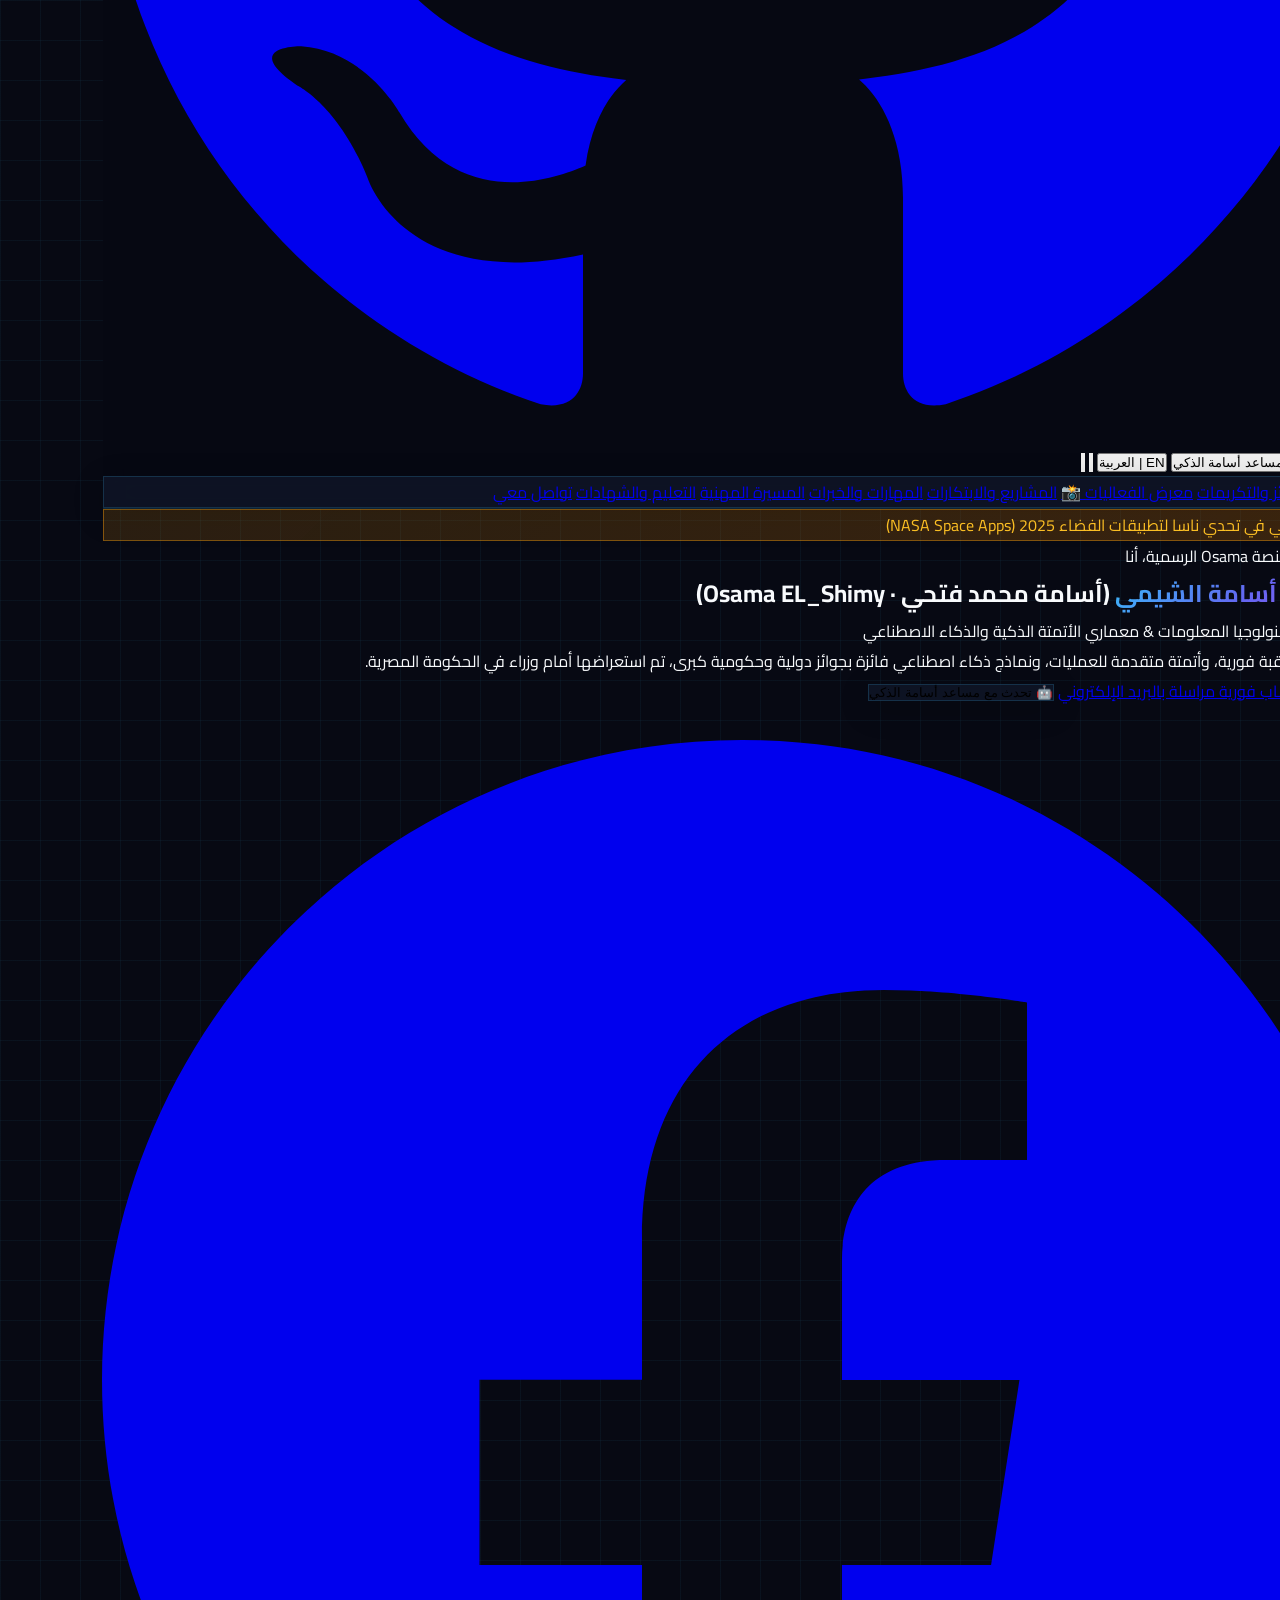
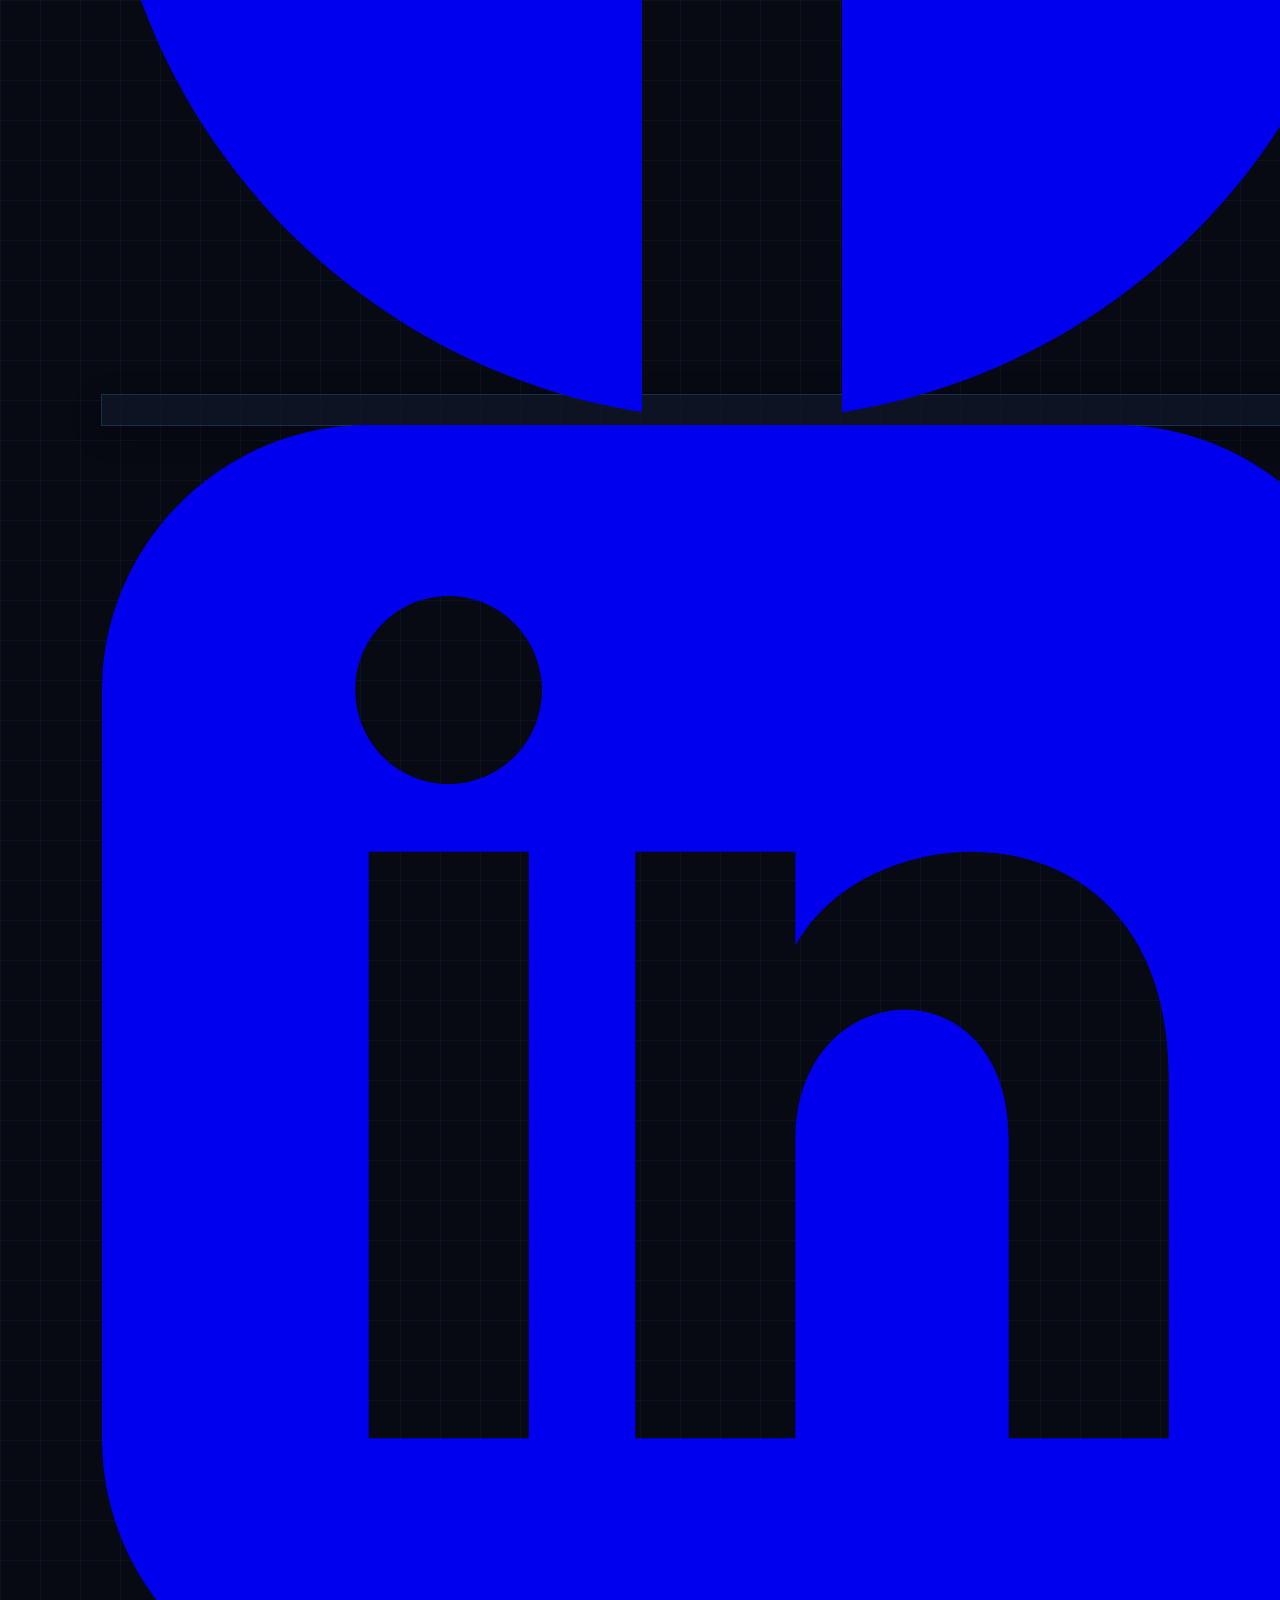
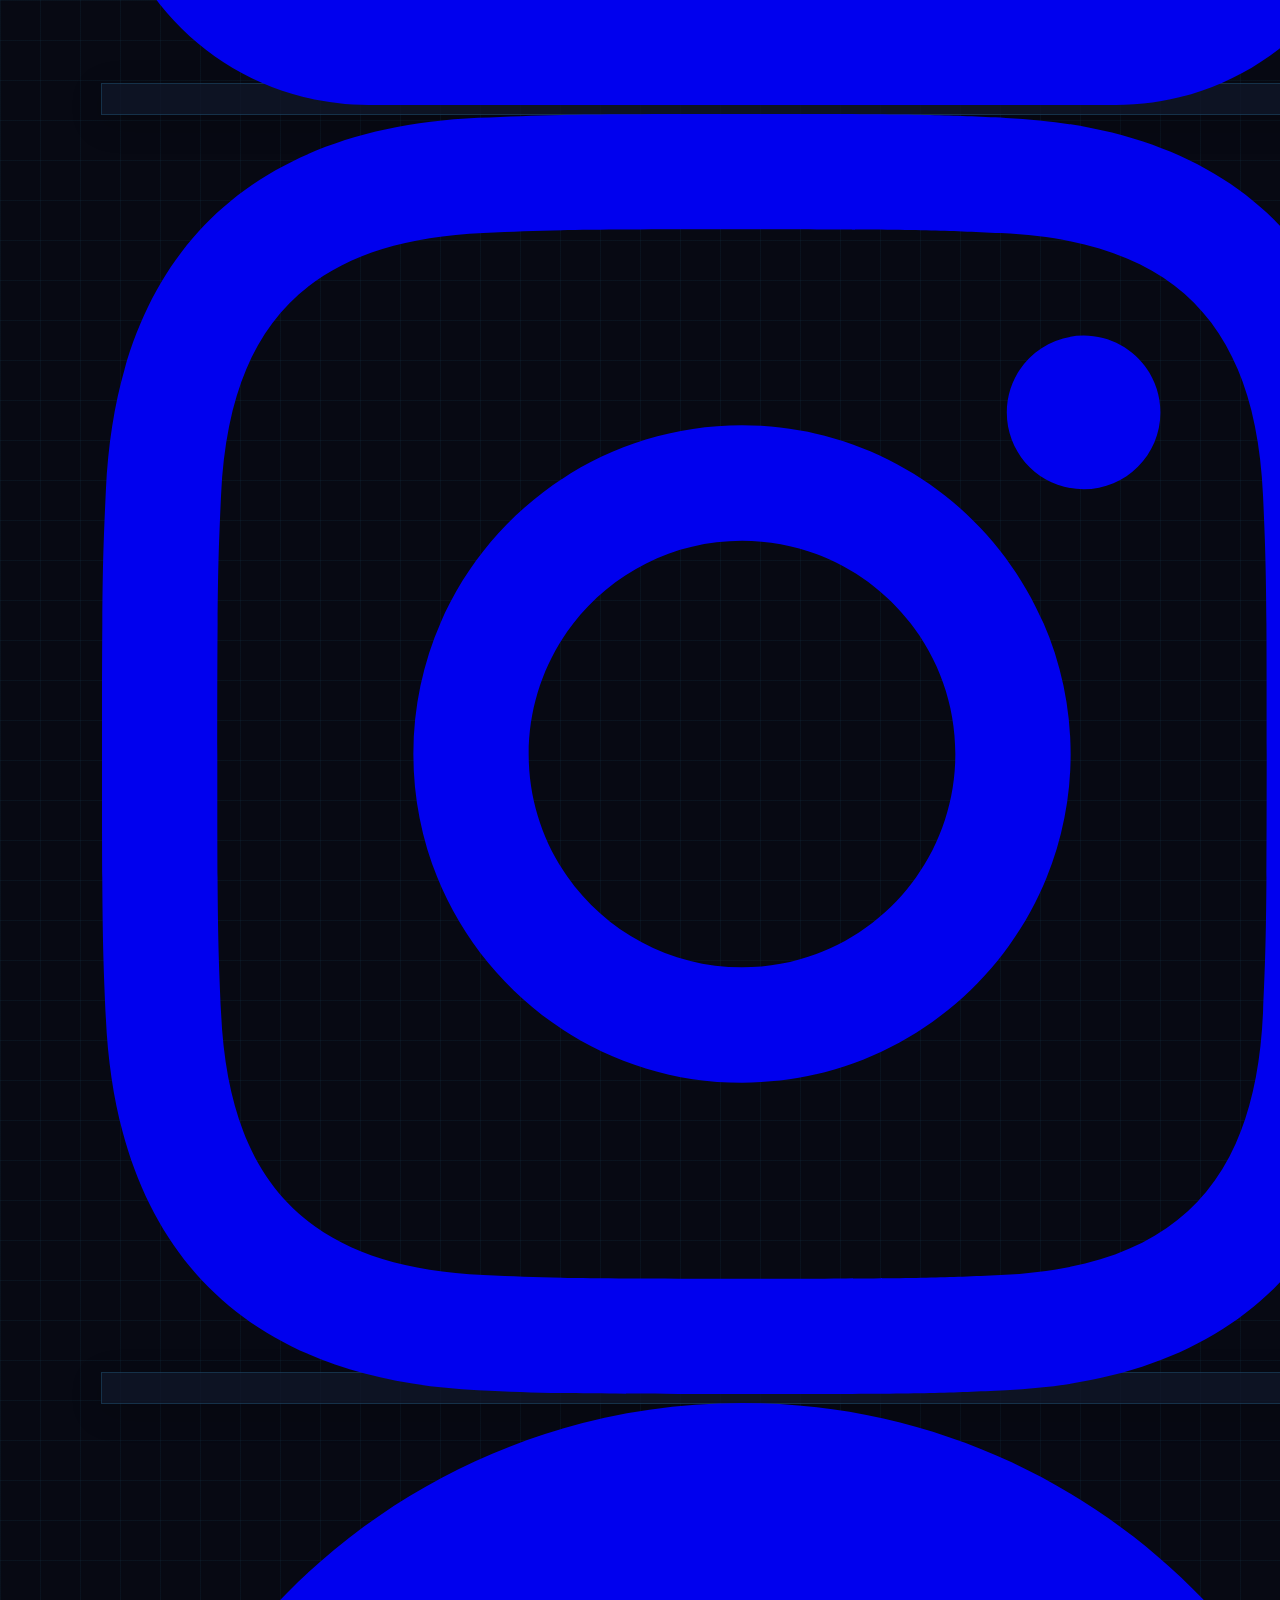
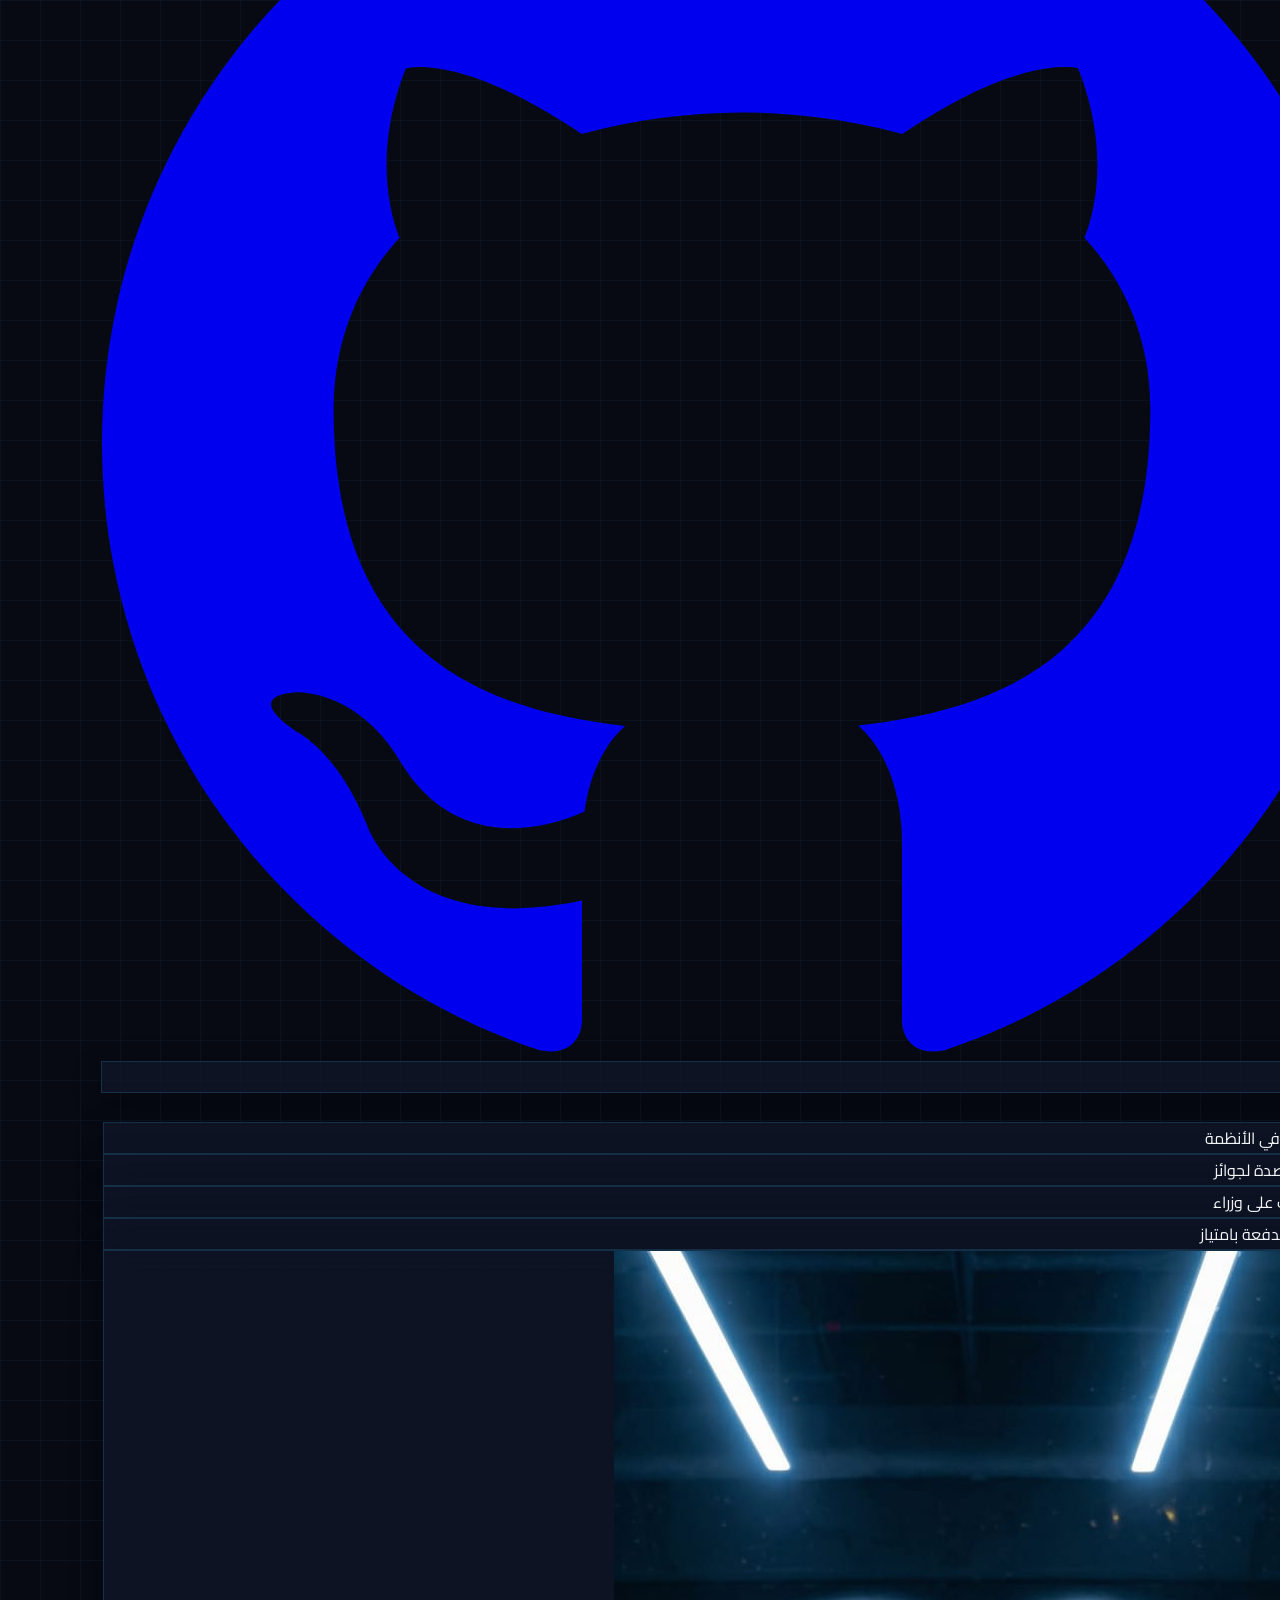
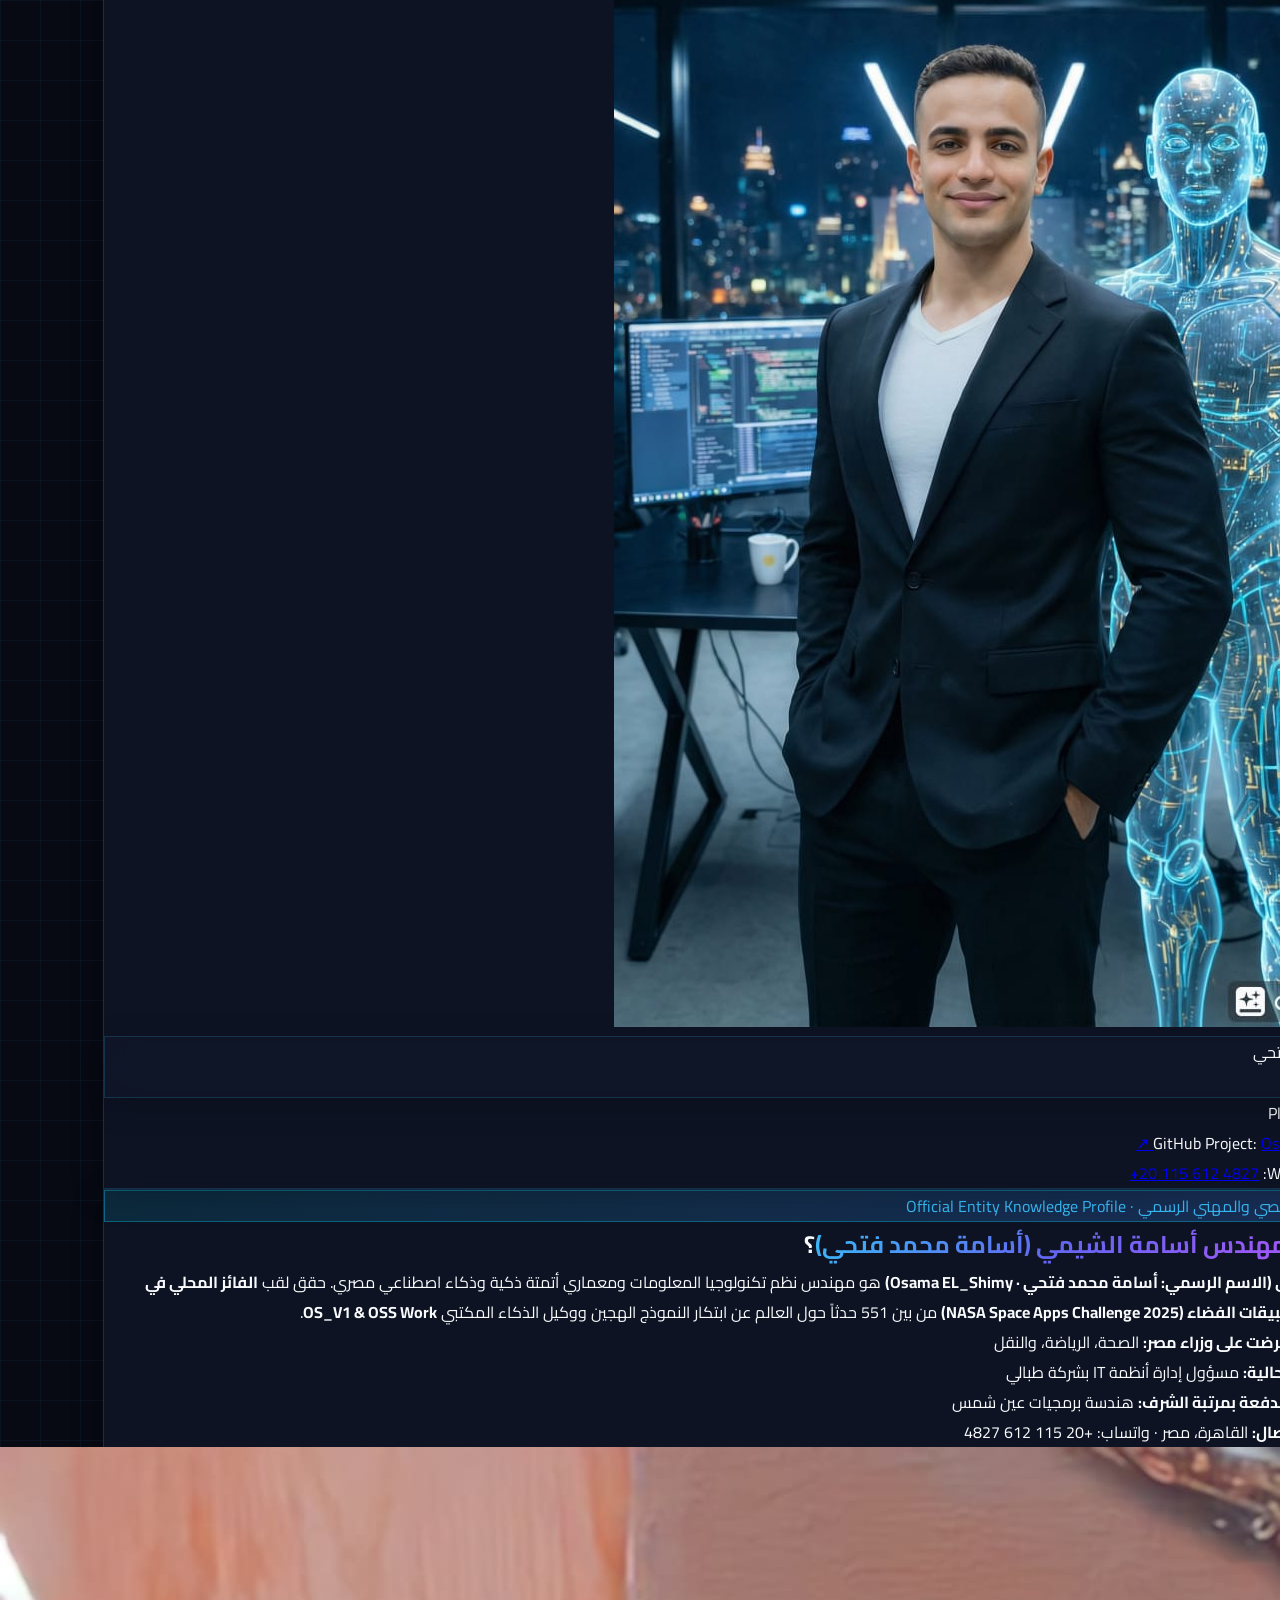
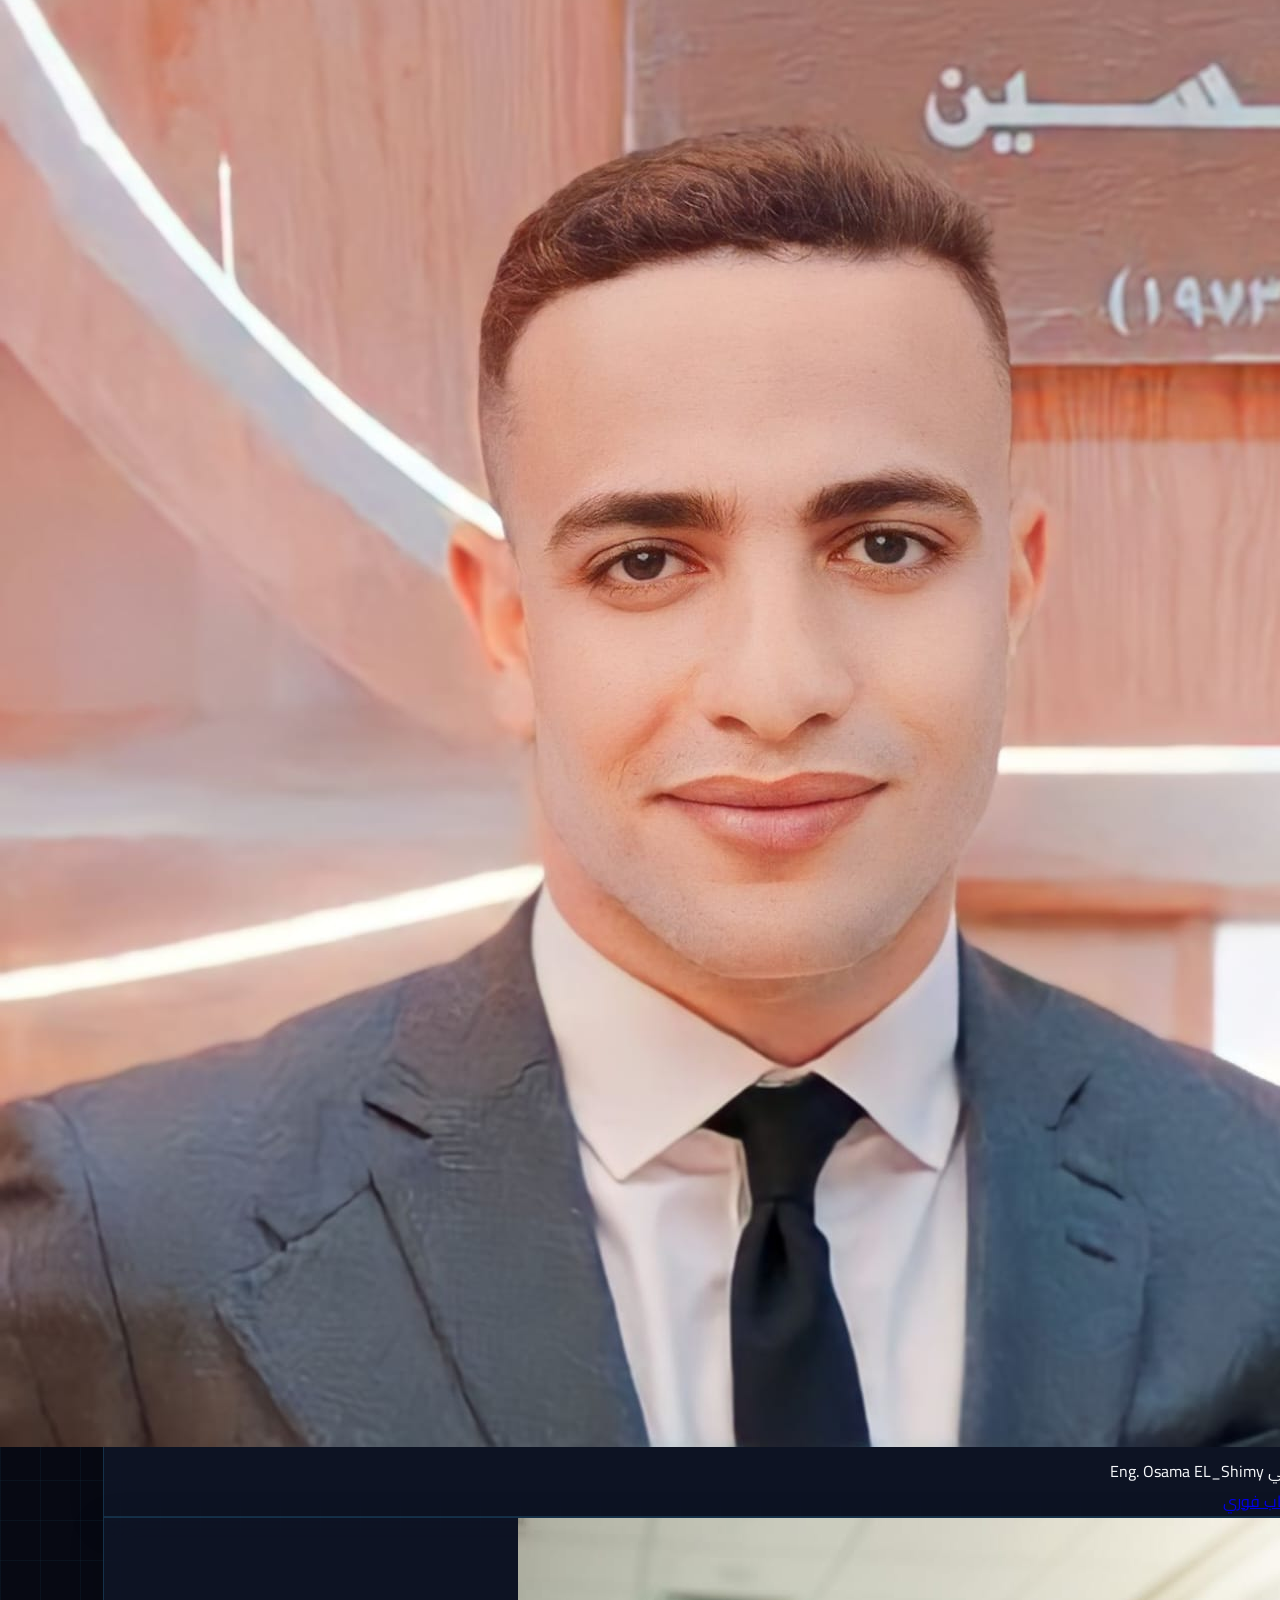
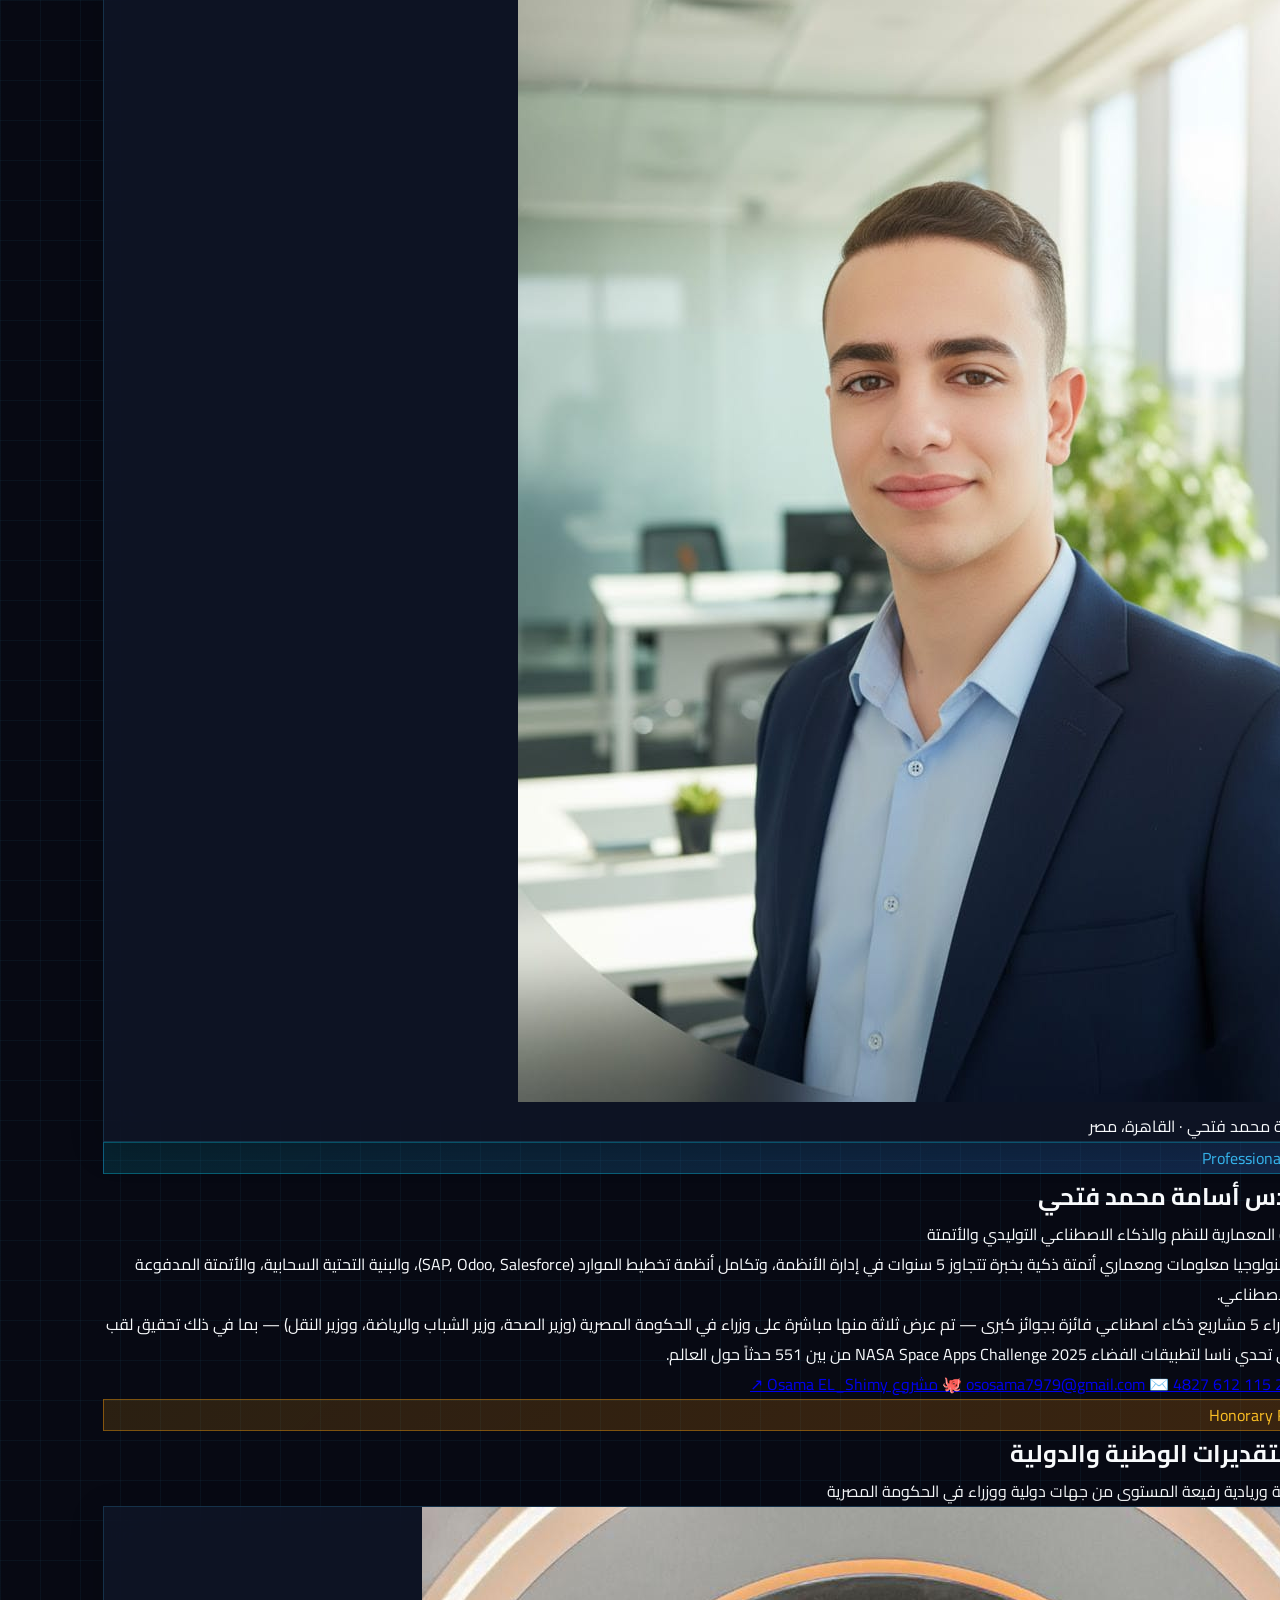
==== commit 619c8831: "feat: Add official media gallery section displaying all 11 real personal photos with lightbox and SE" ====
--- a/index.html
+++ b/index.html
@@ -567,6 +567,184 @@
     </div>
   </section>
 
+  <!-- MEDIA & KEYNOTES SHOWCASE GALLERY (11 REAL PHOTOS OF ENG. OSAMA EL-SHIMY) -->
+  <section id="gallery" class="py-24 relative z-10 border-t border-slate-800/80 bg-slate-950/70">
+    <div class="max-w-7xl mx-auto px-4 sm:px-6 lg:px-8">
+      
+      <!-- Section Header -->
+      <div class="text-center max-w-3xl mx-auto mb-12 space-y-3">
+        <div class="inline-flex items-center gap-2 px-3.5 py-1 rounded-full badge-cyan text-xs font-bold font-mono">
+          <span>📸</span>
+          <span>Official Media & Keynotes Showcase</span>
+        </div>
+        <h2 class="text-3xl sm:text-4xl font-extrabold text-white">
+          معرض الصور والفعاليات والمحاضرات الرسمية
+        </h2>
+        <p class="text-slate-400 text-sm sm:text-base">
+          توثيق مصور للمهندس أسامة الشيمي (أسامة محمد فتحي) في المؤتمرات الدولية، ورش العمل الهندسية، والتكريمات الرسمية
+        </p>
+      </div>
+
+      <!-- Filter Buttons -->
+      <div class="flex flex-wrap items-center justify-center gap-2.5 mb-12">
+        <button class="gallery-filter-btn active px-4 py-2 rounded-xl text-xs sm:text-sm font-semibold glass-panel bg-cyan-600 text-white transition" data-filter="all">جميع الصور (11 صورة حقيقية)</button>
+        <button class="gallery-filter-btn px-4 py-2 rounded-xl text-xs sm:text-sm font-semibold glass-panel text-slate-300 hover:text-cyan-400 transition" data-filter="keynote">المؤتمرات والمحاضرات</button>
+        <button class="gallery-filter-btn px-4 py-2 rounded-xl text-xs sm:text-sm font-semibold glass-panel text-slate-300 hover:text-cyan-400 transition" data-filter="awards">الجوائز والتكريمات</button>
+        <button class="gallery-filter-btn px-4 py-2 rounded-xl text-xs sm:text-sm font-semibold glass-panel text-slate-300 hover:text-cyan-400 transition" data-filter="engineering">بيئة العمل والمشاريع</button>
+      </div>
+
+      <!-- Gallery Grid -->
+      <div class="grid grid-cols-1 sm:grid-cols-2 md:grid-cols-3 lg:grid-cols-4 gap-6">
+        
+        <!-- Photo 1 -->
+        <div class="gallery-card glass-panel group overflow-hidden border border-slate-800 hover:border-cyan-400 transition cursor-pointer" data-category="keynote" onclick="openLightbox('assets/images/gallery/osama-photo-1.jpg', 'المهندس أسامة الشيمي — كلمة في مؤتمر التكنولوجيا والذكاء الاصطناعي')">
+          <div class="aspect-[3/4] overflow-hidden relative">
+            <img src="assets/images/gallery/osama-photo-1.jpg" alt="أسامة الشيمي في مؤتمر الذكاء الاصطناعي" class="w-full h-full object-cover object-top group-hover:scale-105 transition duration-500">
+            <div class="absolute inset-0 bg-gradient-to-t from-slate-950 via-transparent to-transparent opacity-60"></div>
+            <span class="absolute top-3 right-3 text-[10px] font-bold px-2.5 py-1 rounded-full badge-cyan">مؤتمر رسمي</span>
+          </div>
+          <div class="p-3.5 bg-slate-900/95 text-center">
+            <span class="text-xs font-bold text-white block">كلمة في مؤتمر الذكاء الاصطناعي</span>
+            <span class="text-[10px] text-cyan-400 font-mono">Keynote Presentation</span>
+          </div>
+        </div>
+
+        <!-- Photo 2 -->
+        <div class="gallery-card glass-panel group overflow-hidden border border-slate-800 hover:border-cyan-400 transition cursor-pointer" data-category="awards" onclick="openLightbox('assets/images/gallery/osama-photo-2.jpg', 'المهندس أسامة الشيمي — استعراض النظم الذكية أمام الوفود الرسمية')">
+          <div class="aspect-[3/4] overflow-hidden relative">
+            <img src="assets/images/gallery/osama-photo-2.jpg" alt="أسامة الشيمي أثناء استعراض المشاريع الرسمية" class="w-full h-full object-cover object-top group-hover:scale-105 transition duration-500">
+            <div class="absolute inset-0 bg-gradient-to-t from-slate-950 via-transparent to-transparent opacity-60"></div>
+            <span class="absolute top-3 right-3 text-[10px] font-bold px-2.5 py-1 rounded-full badge-gold">وفود رسمية</span>
+          </div>
+          <div class="p-3.5 bg-slate-900/95 text-center">
+            <span class="text-xs font-bold text-white block">استعراض النظم الذكية</span>
+            <span class="text-[10px] text-amber-400 font-mono">Official Demonstrations</span>
+          </div>
+        </div>
+
+        <!-- Photo 3 -->
+        <div class="gallery-card glass-panel group overflow-hidden border border-slate-800 hover:border-cyan-400 transition cursor-pointer" data-category="keynote" onclick="openLightbox('assets/images/gallery/osama-photo-3.jpg', 'المهندس أسامة الشيمي — حضور فعاليات حاضنات الأعمال وهاكاثونات الابتكار')">
+          <div class="aspect-[3/4] overflow-hidden relative">
+            <img src="assets/images/gallery/osama-photo-3.jpg" alt="أسامة الشيمي في حاضنات الأعمال والابتكار" class="w-full h-full object-cover object-top group-hover:scale-105 transition duration-500">
+            <div class="absolute inset-0 bg-gradient-to-t from-slate-950 via-transparent to-transparent opacity-60"></div>
+            <span class="absolute top-3 right-3 text-[10px] font-bold px-2.5 py-1 rounded-full badge-cyan">هاكاثون وابتكار</span>
+          </div>
+          <div class="p-3.5 bg-slate-900/95 text-center">
+            <span class="text-xs font-bold text-white block">حاضنات الأعمال والابتكار</span>
+            <span class="text-[10px] text-indigo-400 font-mono">Tech Incubators</span>
+          </div>
+        </div>
+
+        <!-- Photo 4 -->
+        <div class="gallery-card glass-panel group overflow-hidden border border-slate-800 hover:border-cyan-400 transition cursor-pointer" data-category="awards" onclick="openLightbox('assets/images/gallery/osama-photo-4.jpg', 'المهندس أسامة الشيمي — تكريمات وإنجازات مشاريع النظم المتقدمة')">
+          <div class="aspect-[3/4] overflow-hidden relative">
+            <img src="assets/images/gallery/osama-photo-4.jpg" alt="أسامة الشيمي وتكريمات النظم" class="w-full h-full object-cover object-top group-hover:scale-105 transition duration-500">
+            <div class="absolute inset-0 bg-gradient-to-t from-slate-950 via-transparent to-transparent opacity-60"></div>
+            <span class="absolute top-3 right-3 text-[10px] font-bold px-2.5 py-1 rounded-full badge-gold">تكريم هندسي</span>
+          </div>
+          <div class="p-3.5 bg-slate-900/95 text-center">
+            <span class="text-xs font-bold text-white block">تكريمات النظم المتقدمة</span>
+            <span class="text-[10px] text-emerald-400 font-mono">Engineering Honors</span>
+          </div>
+        </div>
+
+        <!-- Photo 5 -->
+        <div class="gallery-card glass-panel group overflow-hidden border border-slate-800 hover:border-cyan-400 transition cursor-pointer" data-category="engineering" onclick="openLightbox('assets/images/gallery/osama-photo-5.jpg', 'المهندس أسامة الشيمي — جلسات العمل الهندسي وتطوير النماذج الأولية')">
+          <div class="aspect-[3/4] overflow-hidden relative">
+            <img src="assets/images/gallery/osama-photo-5.jpg" alt="أسامة الشيمي وتطوير النماذج" class="w-full h-full object-cover object-top group-hover:scale-105 transition duration-500">
+            <div class="absolute inset-0 bg-gradient-to-t from-slate-950 via-transparent to-transparent opacity-60"></div>
+            <span class="absolute top-3 right-3 text-[10px] font-bold px-2.5 py-1 rounded-full badge-cyan">تطوير هندسي</span>
+          </div>
+          <div class="p-3.5 bg-slate-900/95 text-center">
+            <span class="text-xs font-bold text-white block">تطوير النماذج الأولية</span>
+            <span class="text-[10px] text-cyan-400 font-mono">Prototyping &amp; R&amp;D</span>
+          </div>
+        </div>
+
+        <!-- Photo 6 -->
+        <div class="gallery-card glass-panel group overflow-hidden border border-slate-800 hover:border-cyan-400 transition cursor-pointer" data-category="engineering" onclick="openLightbox('assets/images/gallery/osama-photo-6.jpg', 'المهندس أسامة الشيمي — في بيئة العمل وإدارة العمليات التقنية')">
+          <div class="aspect-[3/4] overflow-hidden relative">
+            <img src="assets/images/gallery/osama-photo-6.jpg" alt="أسامة الشيمي في إدارة العمليات التقنية" class="w-full h-full object-cover object-top group-hover:scale-105 transition duration-500">
+            <div class="absolute inset-0 bg-gradient-to-t from-slate-950 via-transparent to-transparent opacity-60"></div>
+            <span class="absolute top-3 right-3 text-[10px] font-bold px-2.5 py-1 rounded-full badge-cyan">إدارة أنظمة</span>
+          </div>
+          <div class="p-3.5 bg-slate-900/95 text-center">
+            <span class="text-xs font-bold text-white block">إدارة الأنظمة والعمليات</span>
+            <span class="text-[10px] text-blue-400 font-mono">IT Systems Ops</span>
+          </div>
+        </div>
+
+        <!-- Photo 7 -->
+        <div class="gallery-card glass-panel group overflow-hidden border border-slate-800 hover:border-cyan-400 transition cursor-pointer" data-category="keynote" onclick="openLightbox('assets/images/gallery/osama-photo-7.jpg', 'المهندس أسامة الشيمي — مناقشات فنية وحلول أتمتة المؤسسات')">
+          <div class="aspect-[3/4] overflow-hidden relative">
+            <img src="assets/images/gallery/osama-photo-7.jpg" alt="أسامة الشيمي وأتمتة المؤسسات" class="w-full h-full object-cover object-top group-hover:scale-105 transition duration-500">
+            <div class="absolute inset-0 bg-gradient-to-t from-slate-950 via-transparent to-transparent opacity-60"></div>
+            <span class="absolute top-3 right-3 text-[10px] font-bold px-2.5 py-1 rounded-full badge-cyan">استشارات</span>
+          </div>
+          <div class="p-3.5 bg-slate-900/95 text-center">
+            <span class="text-xs font-bold text-white block">أتمتة الأعمال والمؤسسات</span>
+            <span class="text-[10px] text-purple-400 font-mono">Enterprise Automation</span>
+          </div>
+        </div>
+
+        <!-- Photo 8 -->
+        <div class="gallery-card glass-panel group overflow-hidden border border-slate-800 hover:border-cyan-400 transition cursor-pointer" data-category="keynote" onclick="openLightbox('assets/images/gallery/osama-photo-8.jpg', 'المهندس أسامة الشيمي — المشاركة في المحافل والندوات التقنية')">
+          <div class="aspect-[3/4] overflow-hidden relative">
+            <img src="assets/images/gallery/osama-photo-8.jpg" alt="أسامة الشيمي في الندوات التقنية" class="w-full h-full object-cover object-top group-hover:scale-105 transition duration-500">
+            <div class="absolute inset-0 bg-gradient-to-t from-slate-950 via-transparent to-transparent opacity-60"></div>
+            <span class="absolute top-3 right-3 text-[10px] font-bold px-2.5 py-1 rounded-full badge-cyan">ندوات علمية</span>
+          </div>
+          <div class="p-3.5 bg-slate-900/95 text-center">
+            <span class="text-xs font-bold text-white block">المحافل والندوات التخصصية</span>
+            <span class="text-[10px] text-amber-400 font-mono">Tech Panels</span>
+          </div>
+        </div>
+
+        <!-- Photo 9 -->
+        <div class="gallery-card glass-panel group overflow-hidden border border-slate-800 hover:border-cyan-400 transition cursor-pointer" data-category="engineering" onclick="openLightbox('assets/images/gallery/osama-photo-9.jpg', 'المهندس أسامة الشيمي — استعراض النظم الروبوتية وإنترنت الأشياء')">
+          <div class="aspect-[3/4] overflow-hidden relative">
+            <img src="assets/images/gallery/osama-photo-9.jpg" alt="أسامة الشيمي والروبوتات والذكاء الاصطناعي" class="w-full h-full object-cover object-top group-hover:scale-105 transition duration-500">
+            <div class="absolute inset-0 bg-gradient-to-t from-slate-950 via-transparent to-transparent opacity-60"></div>
+            <span class="absolute top-3 right-3 text-[10px] font-bold px-2.5 py-1 rounded-full badge-cyan">روبوتات و IoT</span>
+          </div>
+          <div class="p-3.5 bg-slate-900/95 text-center">
+            <span class="text-xs font-bold text-white block">الروبوتات وإنترنت الأشياء</span>
+            <span class="text-[10px] text-emerald-400 font-mono">Robotics &amp; IoT</span>
+          </div>
+        </div>
+
+        <!-- Photo 10 -->
+        <div class="gallery-card glass-panel group overflow-hidden border border-slate-800 hover:border-cyan-400 transition cursor-pointer" data-category="awards" onclick="openLightbox('assets/images/gallery/osama-photo-10.jpg', 'المهندس أسامة الشيمي — لقاءات القيادات والمؤسسات الشريكة')">
+          <div class="aspect-[3/4] overflow-hidden relative">
+            <img src="assets/images/gallery/osama-photo-10.jpg" alt="أسامة الشيمي في لقاءات القيادات" class="w-full h-full object-cover object-top group-hover:scale-105 transition duration-500">
+            <div class="absolute inset-0 bg-gradient-to-t from-slate-950 via-transparent to-transparent opacity-60"></div>
+            <span class="absolute top-3 right-3 text-[10px] font-bold px-2.5 py-1 rounded-full badge-gold">شراكات استراتيجية</span>
+          </div>
+          <div class="p-3.5 bg-slate-900/95 text-center">
+            <span class="text-xs font-bold text-white block">لقاءات القيادات والشركاء</span>
+            <span class="text-[10px] text-cyan-400 font-mono">Strategic Meetings</span>
+          </div>
+        </div>
+
+        <!-- Photo 11 -->
+        <div class="gallery-card glass-panel group overflow-hidden border border-slate-800 hover:border-cyan-400 transition cursor-pointer" data-category="keynote" onclick="openLightbox('assets/images/gallery/osama-photo-11.jpg', 'المهندس أسامة الشيمي — صورة تذكارية رسمية في المؤتمر التقني')">
+          <div class="aspect-[3/4] overflow-hidden relative">
+            <img src="assets/images/gallery/osama-photo-11.jpg" alt="صورة المؤتمر الرسمية للمهندس أسامة الشيمي" class="w-full h-full object-cover object-top group-hover:scale-105 transition duration-500">
+            <div class="absolute inset-0 bg-gradient-to-t from-slate-950 via-transparent to-transparent opacity-60"></div>
+            <span class="absolute top-3 right-3 text-[10px] font-bold px-2.5 py-1 rounded-full badge-cyan">صورة المؤتمر</span>
+          </div>
+          <div class="p-3.5 bg-slate-900/95 text-center">
+            <span class="text-xs font-bold text-white block">الصورة الرسمية للمؤتمر</span>
+            <span class="text-[10px] text-indigo-400 font-mono">Official Conference</span>
+          </div>
+        </div>
+
+      </div>
+
+    </div>
+  </section>
+
+
   <!-- PROJECTS & INNOVATIONS SHOWCASE -->
   <section id="projects" class="py-24 relative z-10 bg-slate-950/60 border-t border-slate-800/80">
     <div class="max-w-7xl mx-auto px-4 sm:px-6 lg:px-8">
